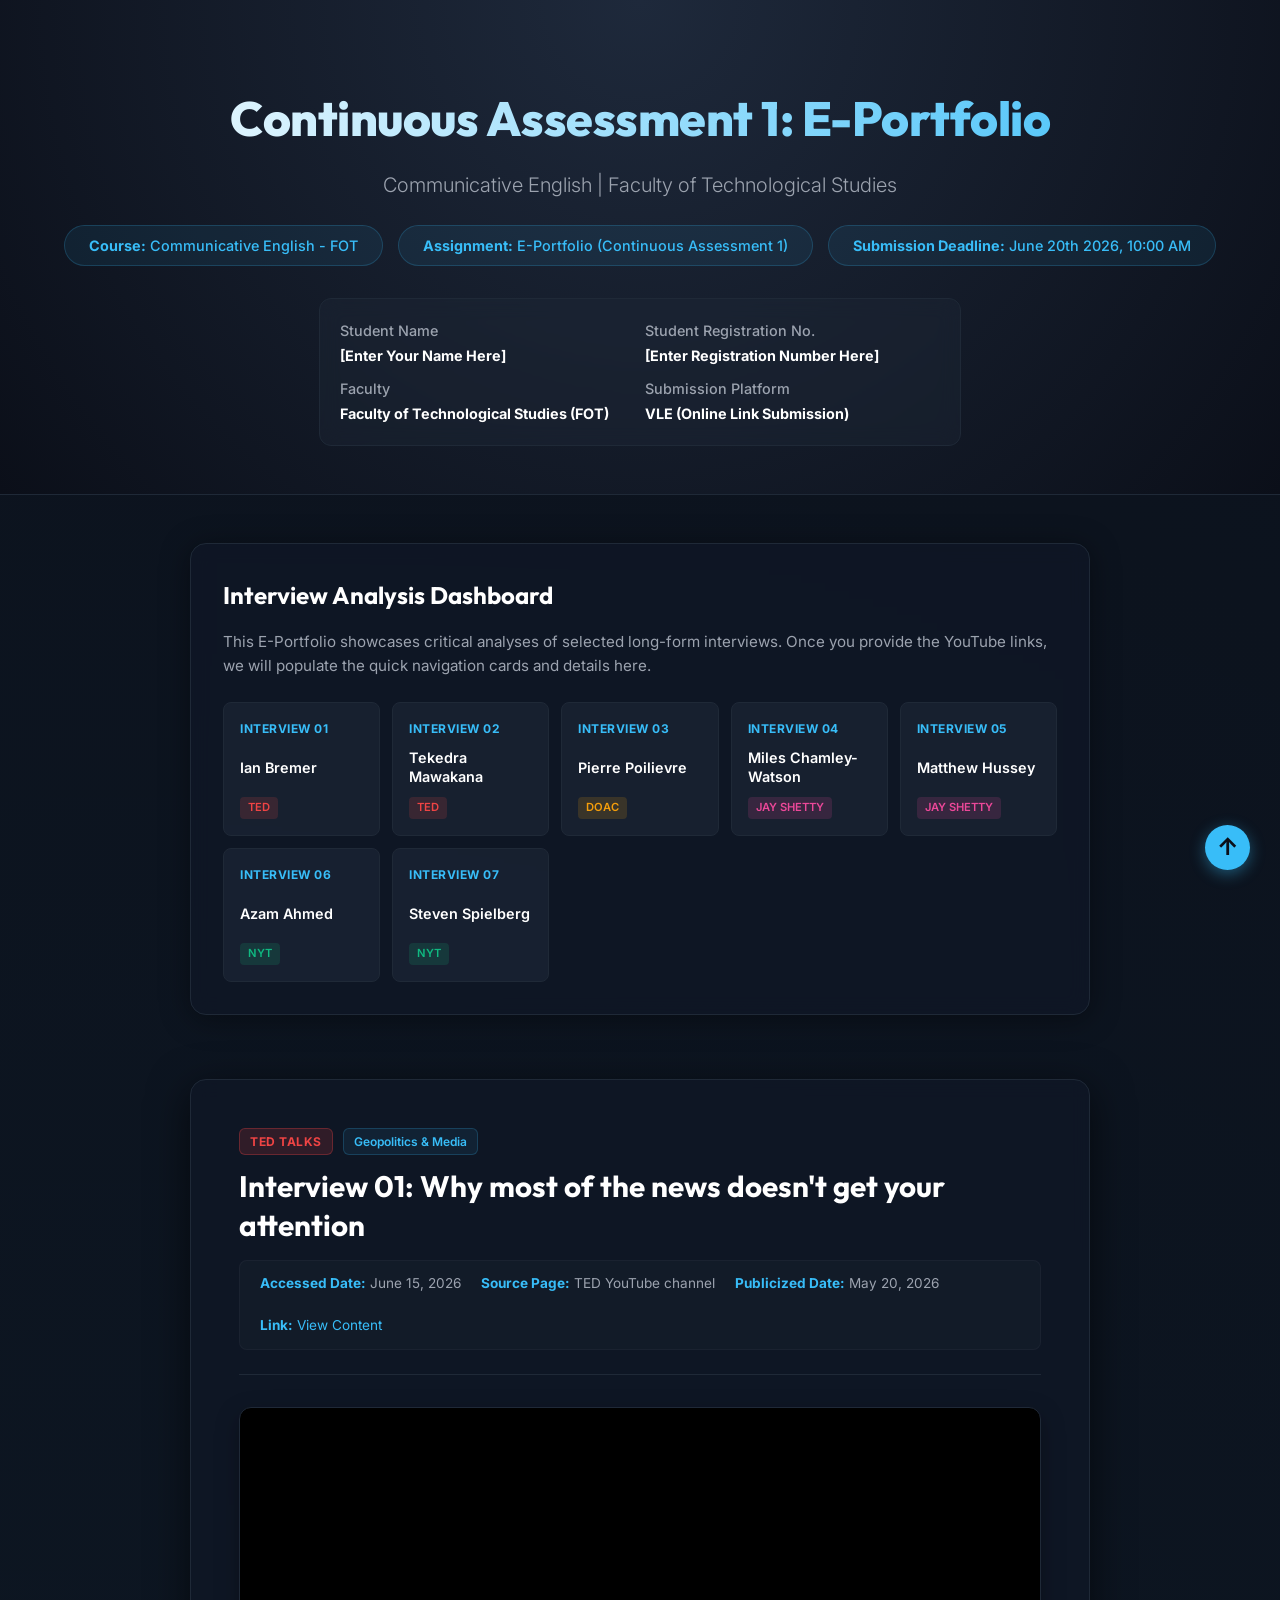
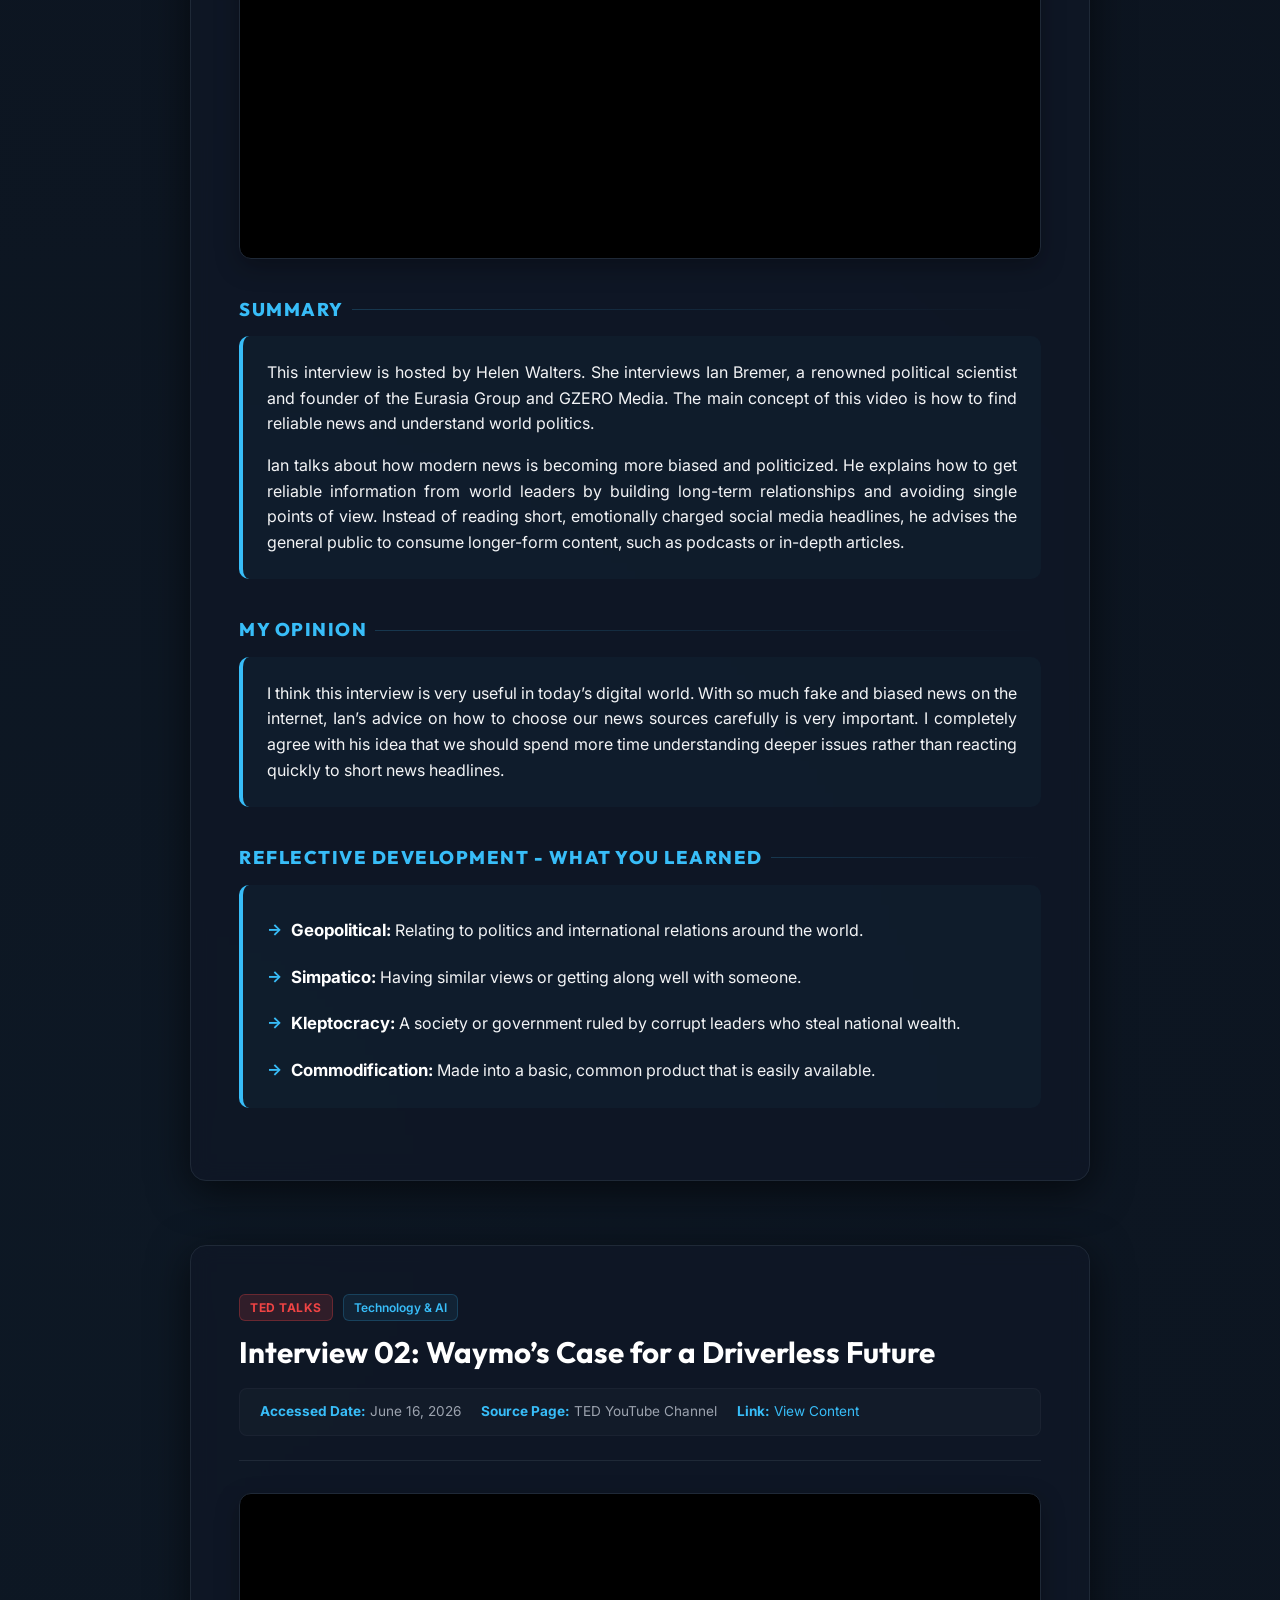
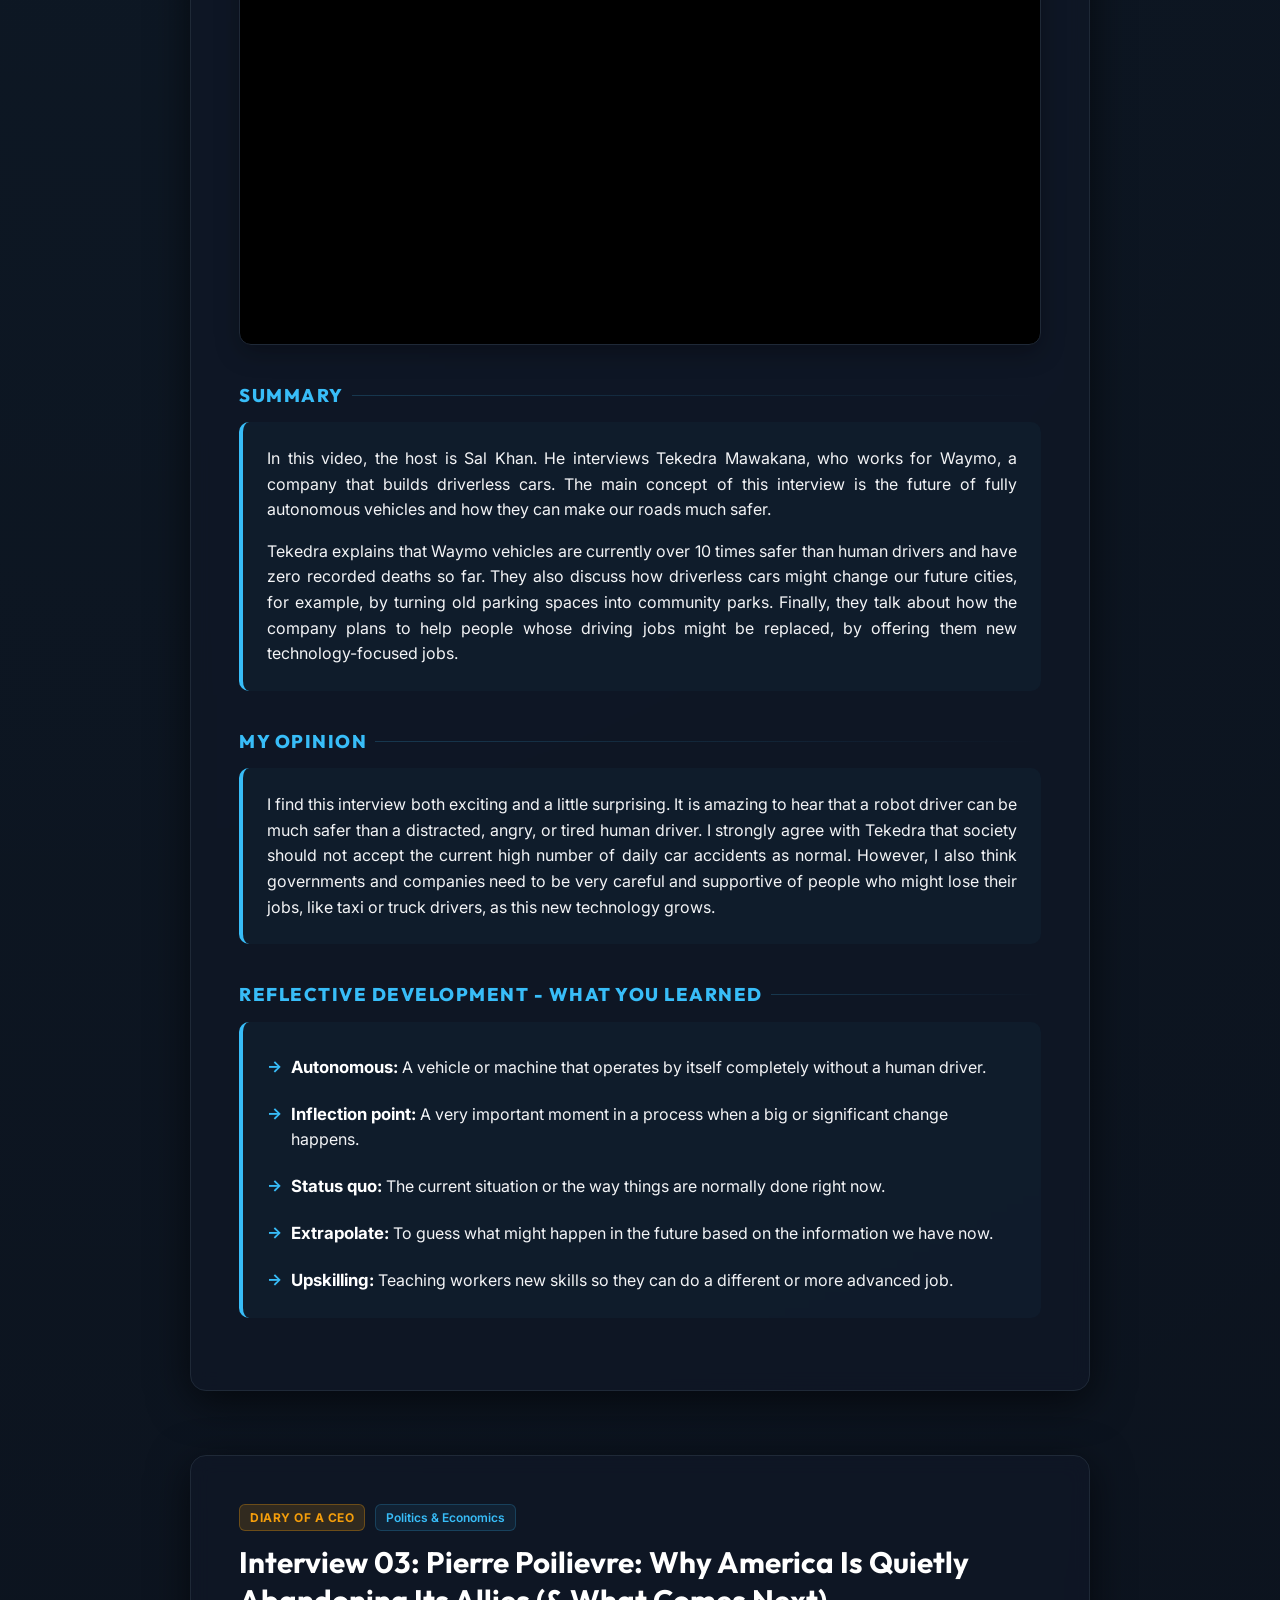
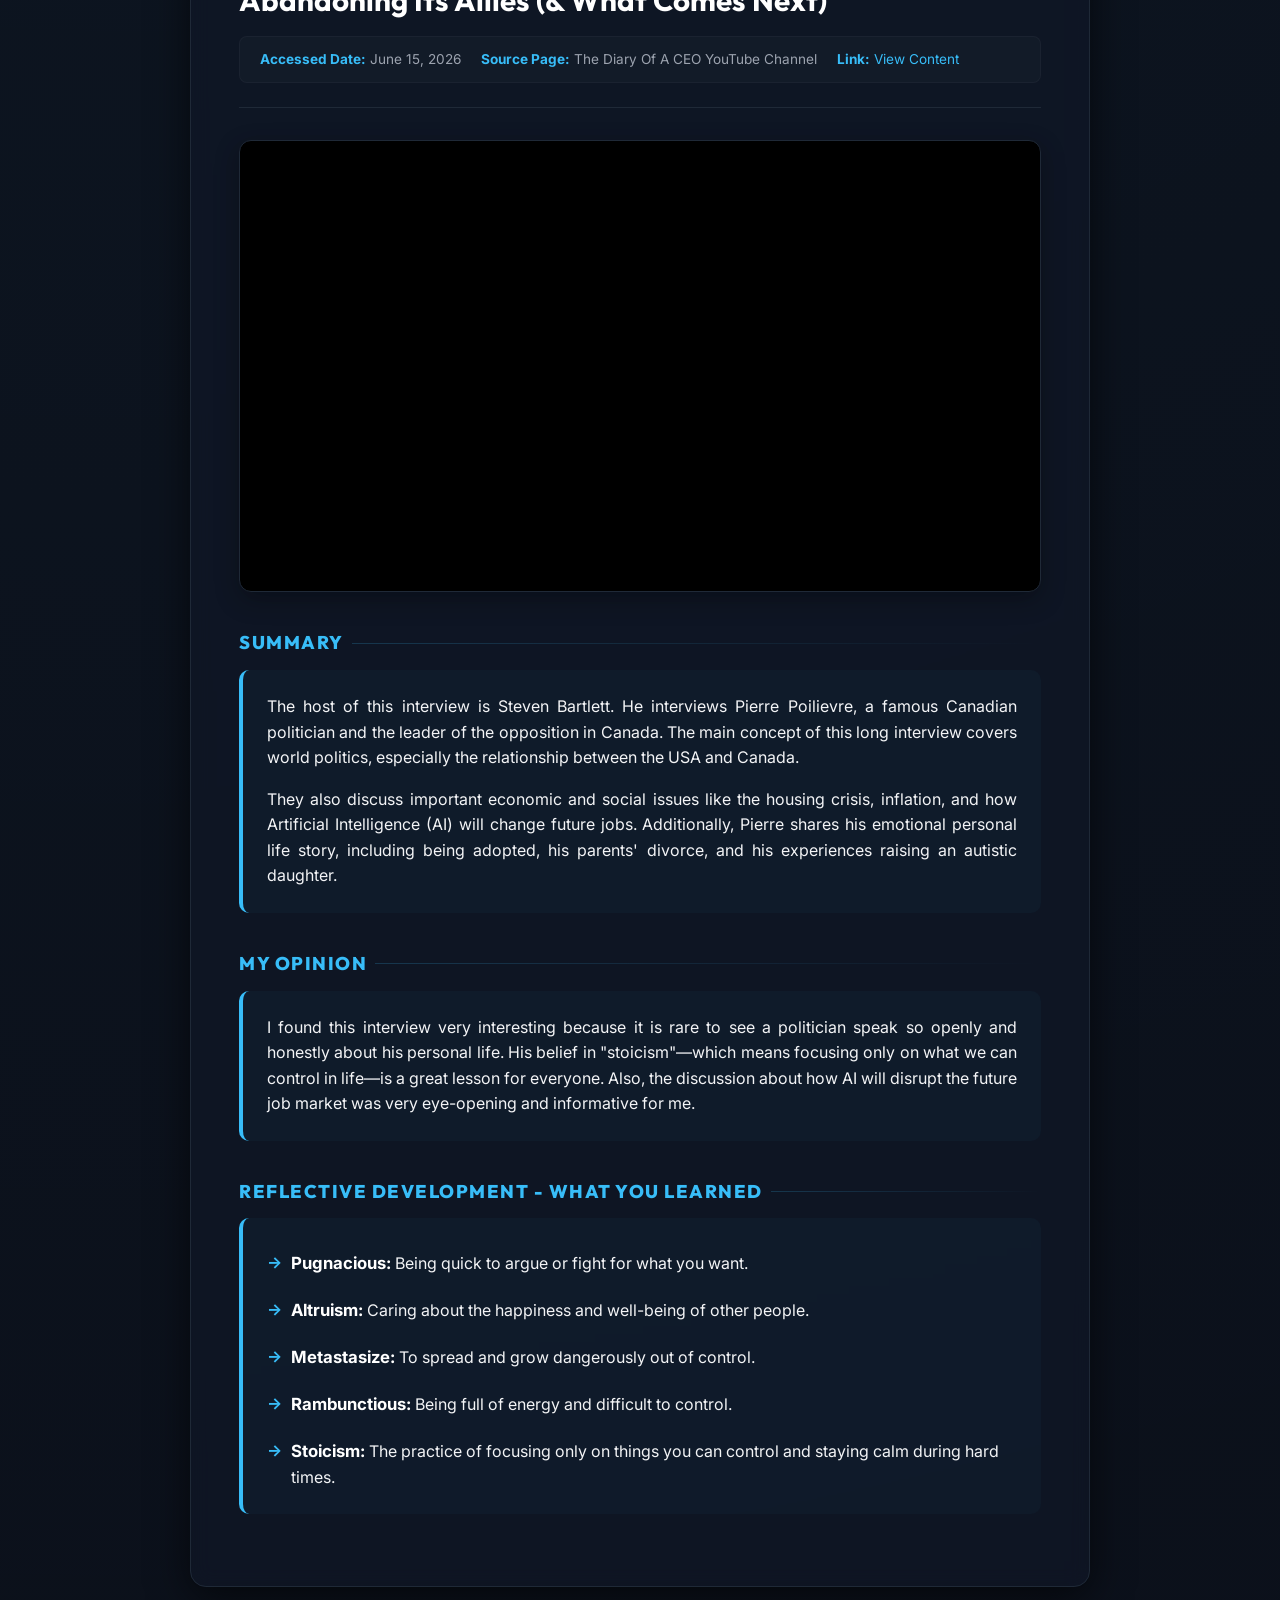
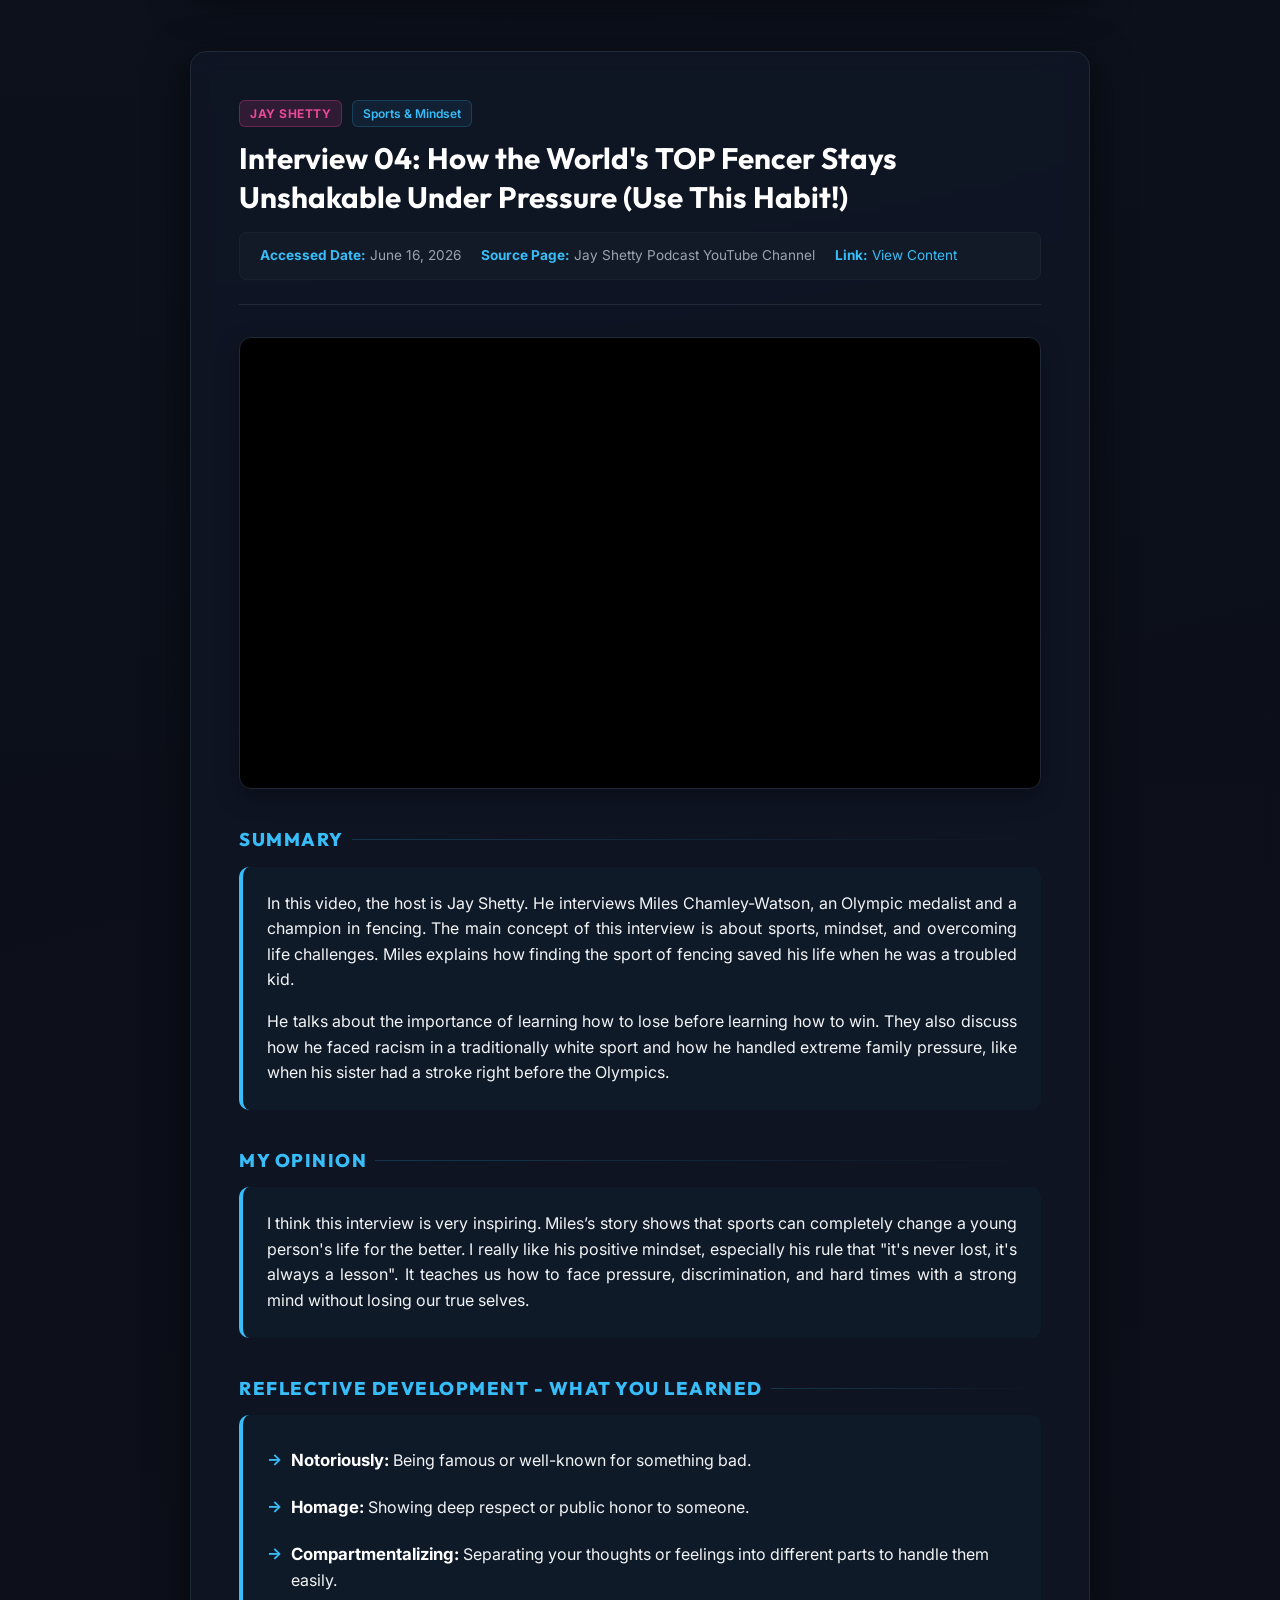
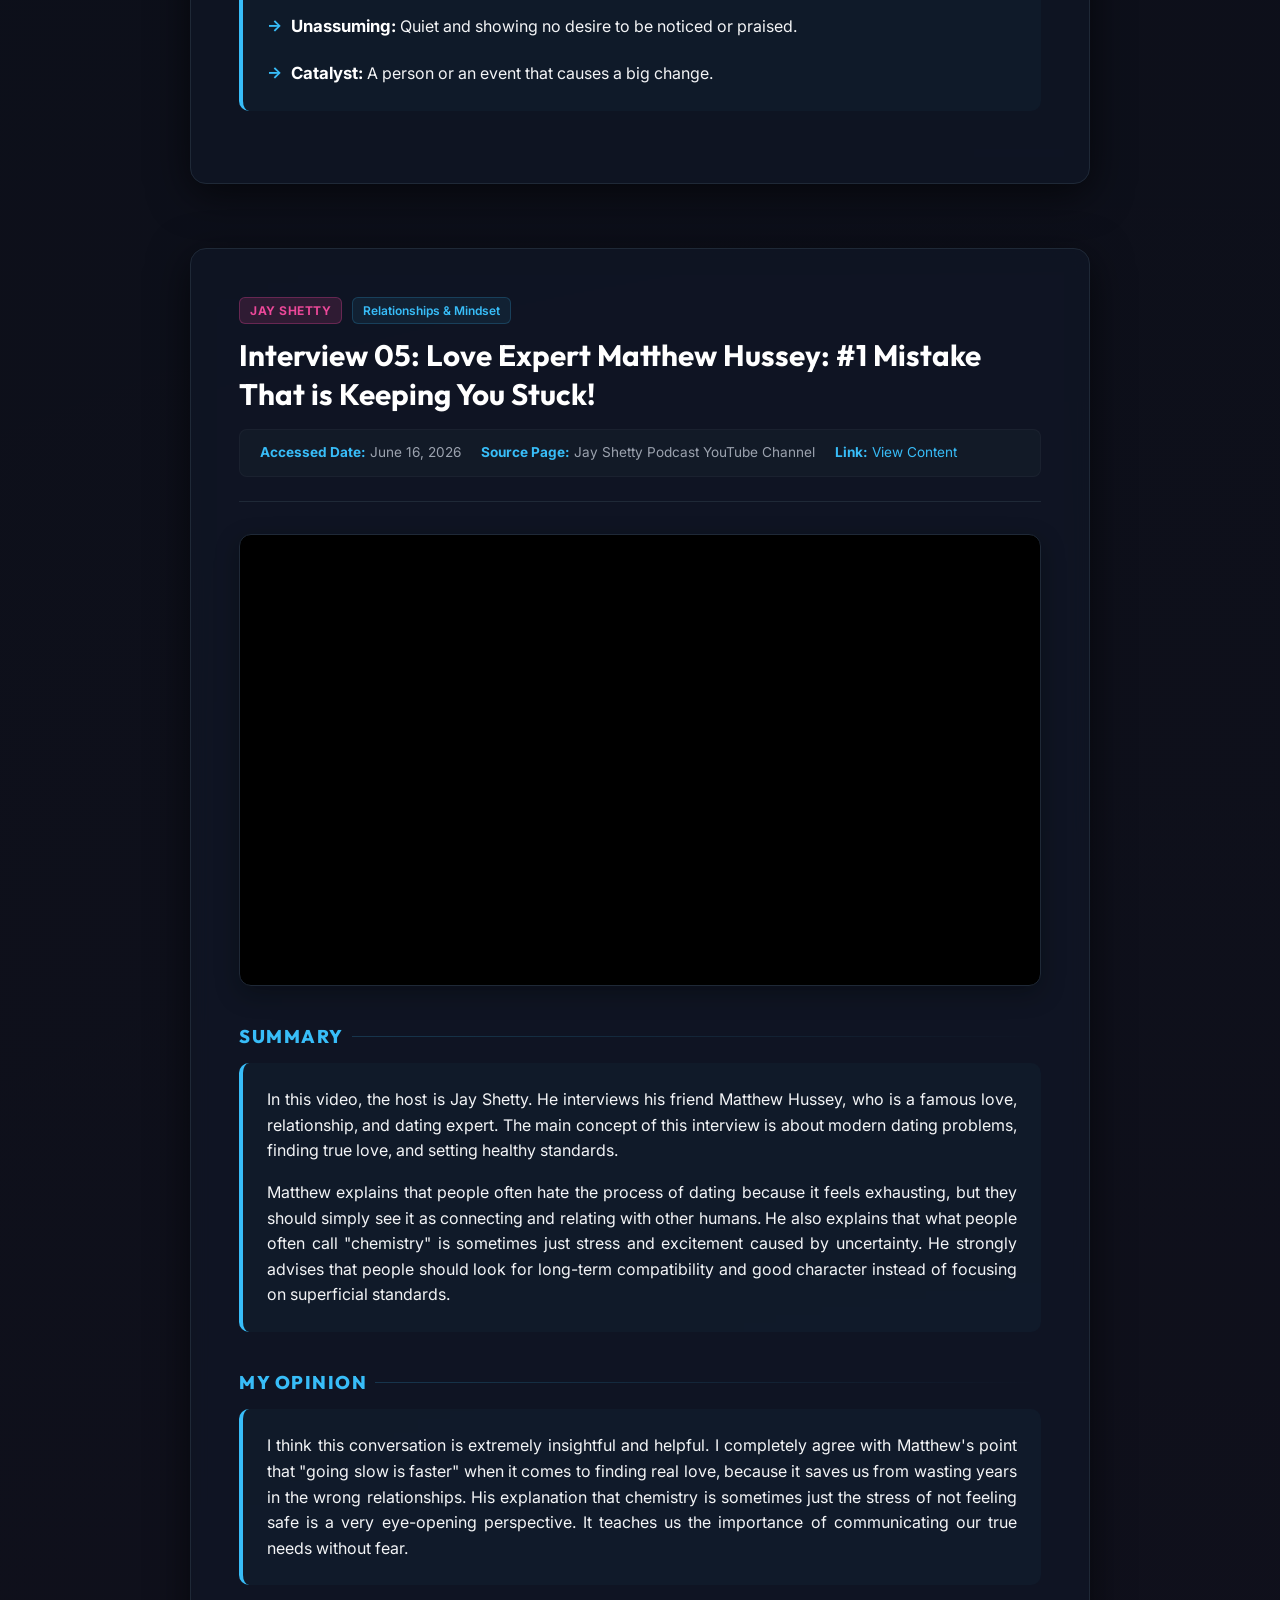
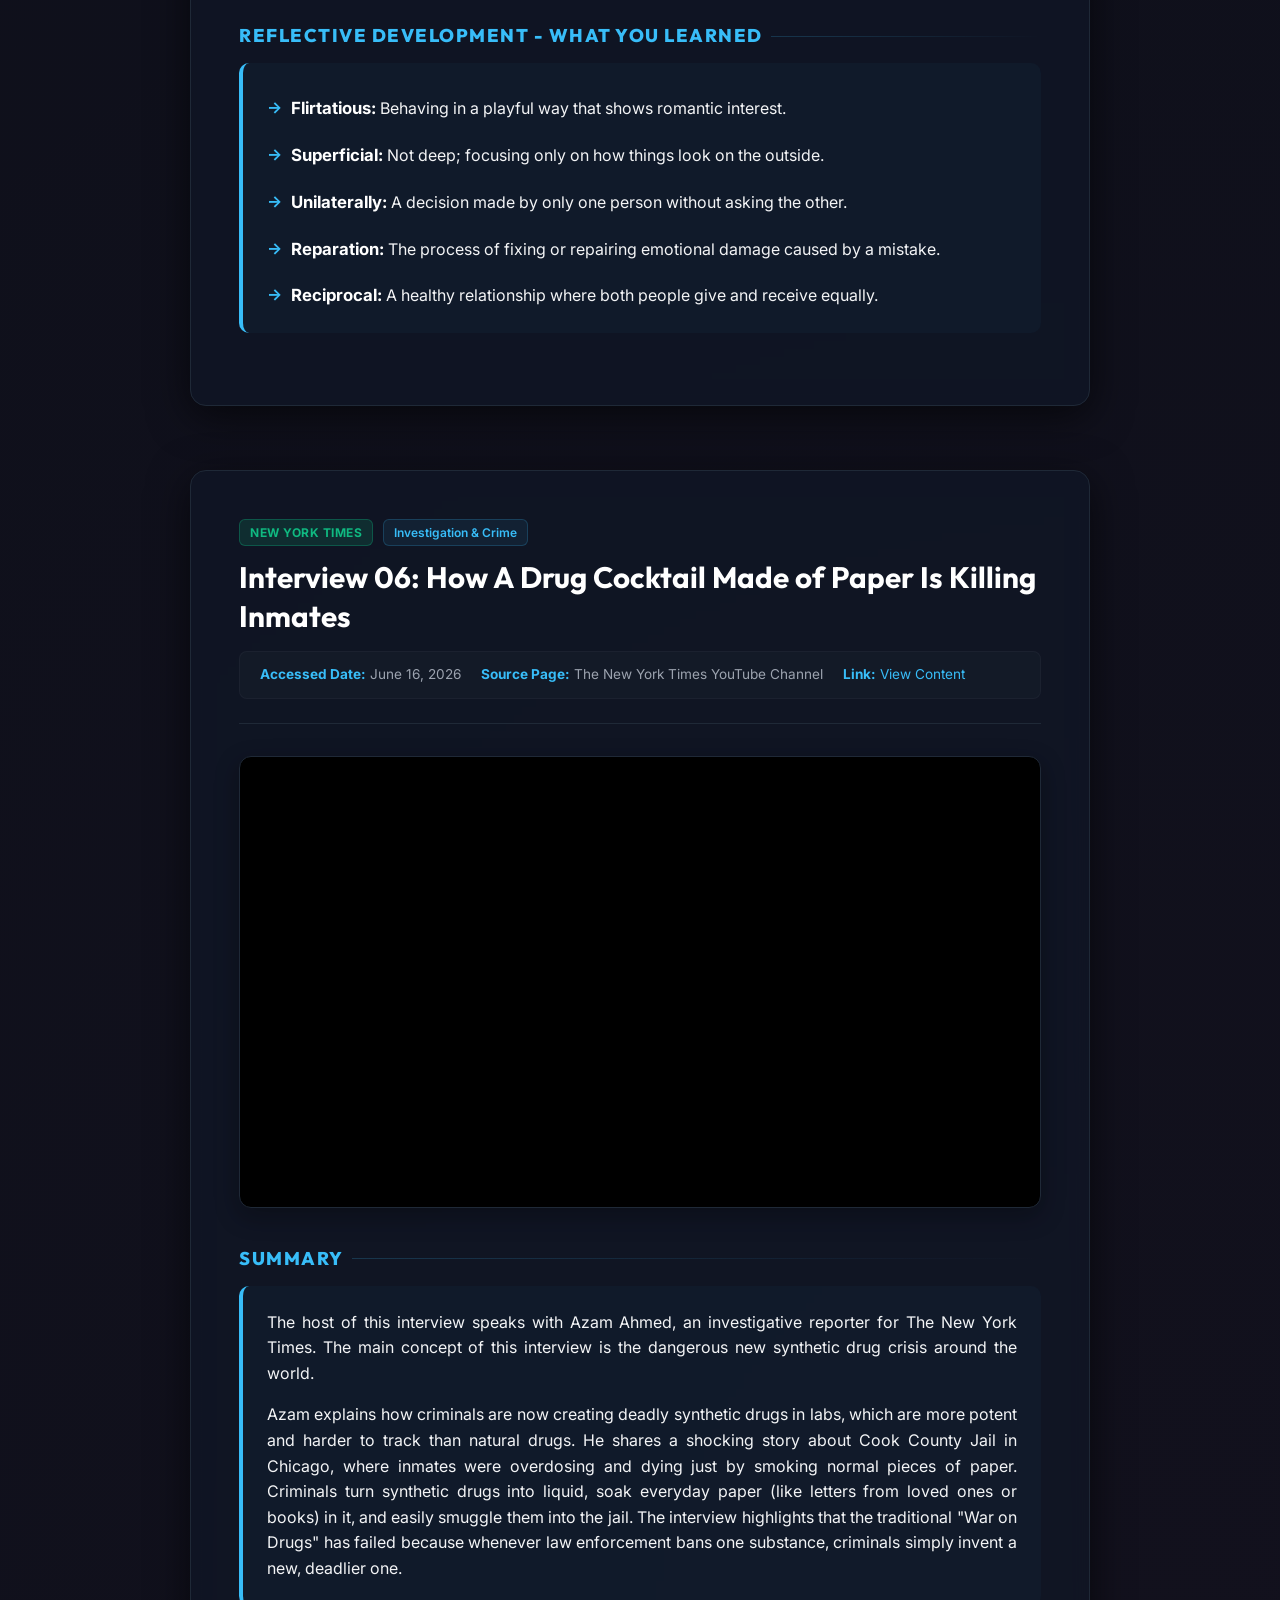
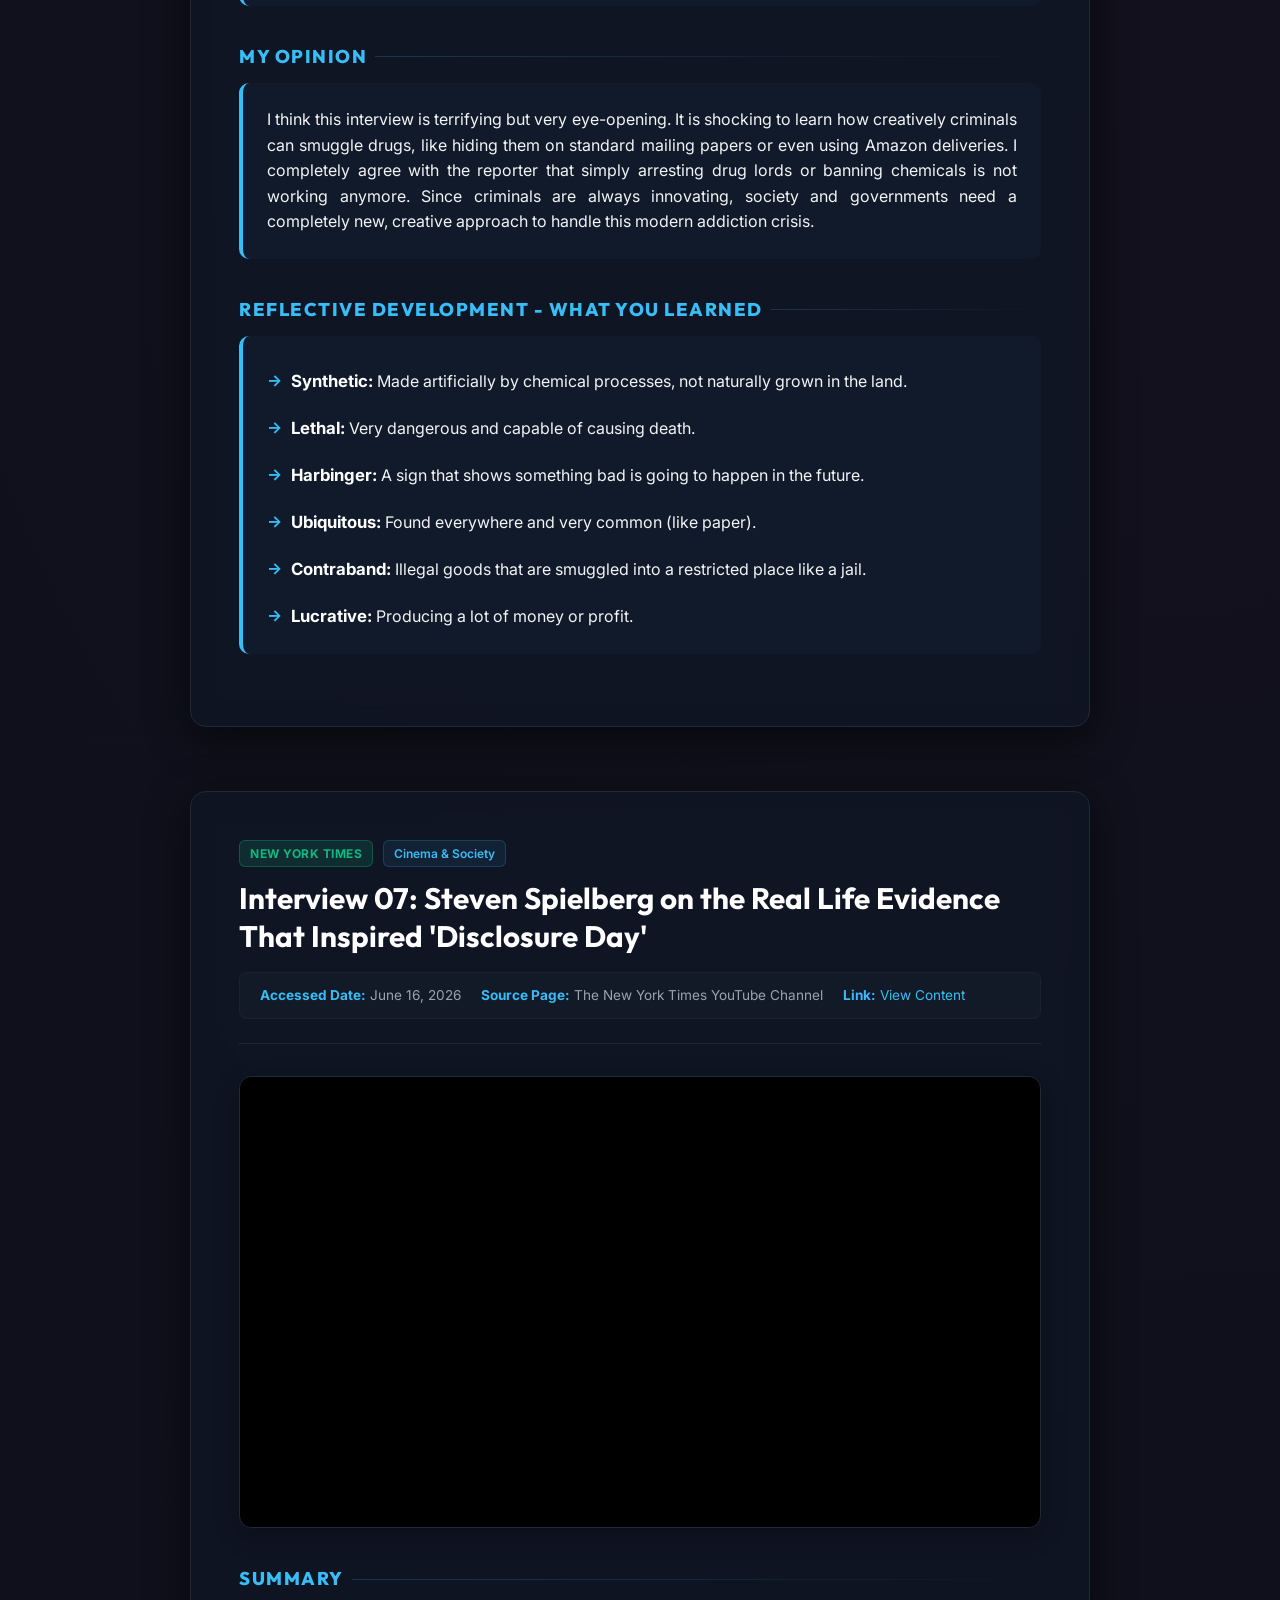
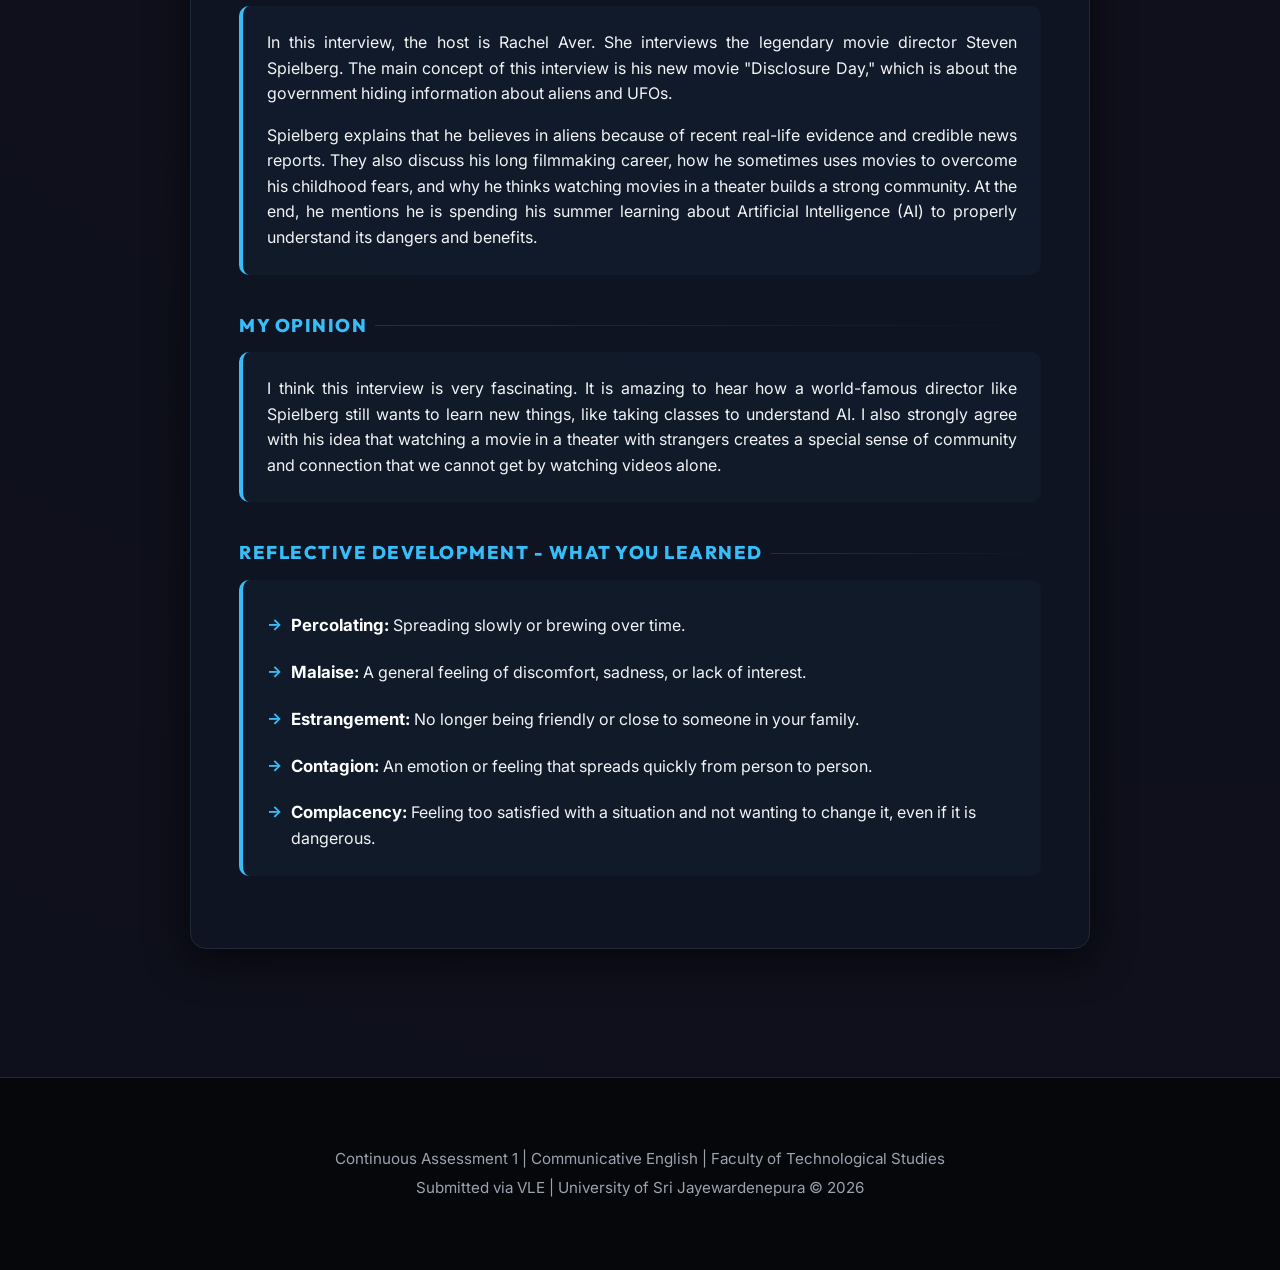
==== index.html @ 4507be95 "feat: add Interview 07 with Steven Spielberg to portfolio index" ====
<!DOCTYPE html>
<html lang="en">
<head>
    <meta charset="UTF-8">
    <meta name="viewport" content="width=device-width, initial-scale=1.0">
    <title>Communicative English - E-Portfolio</title>
    <!-- Import Premium Fonts -->
    <link rel="preconnect" href="https://fonts.googleapis.com">
    <link rel="preconnect" href="https://fonts.gstatic.com" crossorigin>
    <link href="https://fonts.googleapis.com/css2?family=Inter:wght@300;400;500;600;700&family=Outfit:wght@400;500;600;700;800&display=swap" rel="stylesheet">
    <style>
        :root {
            --bg-color: #0b0f19;
            --card-bg: rgba(17, 24, 39, 0.7);
            --accent-color: #38bdf8;
            --accent-glow: rgba(56, 189, 248, 0.15);
            --text-color: #f3f4f6;
            --text-muted: #9ca3af;
            --border-color: #1f2937;
            --highlight-bg: rgba(56, 189, 248, 0.03);
            
            /* Channel Theme Colors */
            --color-ted: #ef4444;
            --color-doac: #f59e0b;
            --color-shetty: #ec4899;
            --color-bbc: #ffffff;
            --color-nyt: #10b981;
            --color-natgeo: #eab308;
        }

        /* Smooth Scrolling */
        html {
            scroll-behavior: smooth;
        }

        body {
            font-family: 'Inter', system-ui, -apple-system, sans-serif;
            background-color: var(--bg-color);
            background-image: 
                radial-gradient(circle at 10% 20%, rgba(56, 189, 248, 0.05) 0%, transparent 40%),
                radial-gradient(circle at 90% 80%, rgba(236, 72, 153, 0.03) 0%, transparent 40%);
            color: var(--text-color);
            margin: 0;
            padding: 0;
            line-height: 1.6;
        }

        header {
            text-align: center;
            padding: 5rem 1rem 3rem 1rem;
            background: radial-gradient(circle at top, #1e293b, #0b0f19);
            border-bottom: 1px solid var(--border-color);
            position: relative;
        }

        header h1 {
            font-family: 'Outfit', sans-serif;
            margin: 0;
            color: #ffffff;
            font-size: 3rem;
            font-weight: 800;
            letter-spacing: -0.5px;
            background: linear-gradient(to right, #ffffff, #38bdf8);
            -webkit-background-clip: text;
            -webkit-text-fill-color: transparent;
        }

        header p {
            color: var(--text-muted);
            margin: 0.75rem 0 0 0;
            font-size: 1.25rem;
            font-weight: 300;
        }

        .meta-container {
            display: flex;
            justify-content: center;
            flex-wrap: wrap;
            gap: 15px;
            margin-top: 1.5rem;
        }

        .meta-info {
            font-size: 0.9rem;
            color: var(--accent-color);
            background: rgba(56, 189, 248, 0.08);
            display: inline-block;
            padding: 0.5rem 1.5rem;
            border-radius: 9999px;
            border: 1px solid rgba(56, 189, 248, 0.2);
            font-weight: 500;
        }

        .student-info-card {
            max-width: 600px;
            margin: 2rem auto 0 auto;
            background: rgba(31, 41, 55, 0.4);
            border: 1px solid var(--border-color);
            backdrop-filter: blur(10px);
            padding: 1.25rem;
            border-radius: 12px;
            display: grid;
            grid-template-columns: repeat(2, 1fr);
            gap: 10px;
            text-align: left;
            font-size: 0.9rem;
        }

        .student-info-item span {
            color: var(--text-muted);
            font-weight: 500;
        }

        .student-info-item strong {
            color: #ffffff;
            display: block;
            margin-top: 2px;
        }

        main {
            max-width: 900px;
            margin: 3rem auto;
            padding: 0 1.5rem;
        }

        /* Dashboard / Navigation Grid */
        .dashboard-section {
            background: var(--card-bg);
            border: 1px solid var(--border-color);
            border-radius: 16px;
            padding: 2rem;
            margin-bottom: 4rem;
            box-shadow: 0 4px 30px rgba(0, 0, 0, 0.4);
            backdrop-filter: blur(10px);
        }

        .dashboard-title {
            font-family: 'Outfit', sans-serif;
            font-size: 1.5rem;
            color: #ffffff;
            margin-top: 0;
            margin-bottom: 0.5rem;
            font-weight: 700;
        }

        .dashboard-desc {
            color: var(--text-muted);
            font-size: 0.95rem;
            margin-bottom: 1.5rem;
        }

        .nav-grid {
            display: grid;
            grid-template-columns: repeat(auto-fill, minmax(150px, 1fr));
            gap: 12px;
        }

        .nav-card {
            background: rgba(31, 41, 55, 0.6);
            border: 1px solid var(--border-color);
            border-radius: 8px;
            padding: 1rem;
            text-decoration: none;
            color: var(--text-color);
            transition: all 0.3s cubic-bezier(0.4, 0, 0.2, 1);
            display: flex;
            flex-direction: column;
            justify-content: space-between;
            height: 100px;
        }

        .nav-card:hover {
            transform: translateY(-4px);
            border-color: var(--accent-color);
            background: var(--accent-glow);
            box-shadow: 0 4px 20px rgba(56, 189, 248, 0.15);
        }

        .nav-num {
            font-size: 0.75rem;
            font-weight: 700;
            color: var(--accent-color);
            text-transform: uppercase;
            letter-spacing: 0.5px;
        }

        .nav-name {
            font-weight: 600;
            font-size: 0.9rem;
            color: #ffffff;
            margin: 6px 0;
            line-height: 1.3;
            overflow: hidden;
            text-overflow: ellipsis;
            display: -webkit-box;
            -webkit-line-clamp: 2;
            -webkit-box-orient: vertical;
        }

        .nav-badge {
            align-self: flex-start;
            font-size: 0.7rem;
            padding: 2px 8px;
            border-radius: 4px;
            font-weight: 600;
            text-transform: uppercase;
        }

        /* Portfolio Items */
        .portfolio-item {
            background-color: var(--card-bg);
            border: 1px solid var(--border-color);
            border-radius: 16px;
            padding: 3rem;
            margin-bottom: 4rem;
            box-shadow: 0 10px 40px rgba(0, 0, 0, 0.6);
            backdrop-filter: blur(10px);
            transition: all 0.3s ease;
            position: relative;
            scroll-margin-top: 2rem;
        }

        .portfolio-item:hover {
            border-color: rgba(56, 189, 248, 0.4);
            box-shadow: 0 15px 50px rgba(56, 189, 248, 0.08);
        }

        .item-header {
            border-bottom: 1px solid var(--border-color);
            padding-bottom: 1.5rem;
            margin-bottom: 2rem;
        }

        .badge-row {
            display: flex;
            gap: 10px;
            margin-bottom: 0.75rem;
            flex-wrap: wrap;
        }

        .badge-channel {
            font-size: 0.75rem;
            font-weight: 700;
            padding: 3px 10px;
            border-radius: 6px;
            text-transform: uppercase;
            letter-spacing: 0.5px;
        }

        .badge-channel.ted { background: rgba(239, 68, 68, 0.15); color: var(--color-ted); border: 1px solid rgba(239, 68, 68, 0.3); }
        .badge-channel.doac { background: rgba(245, 158, 11, 0.15); color: var(--color-doac); border: 1px solid rgba(245, 158, 11, 0.3); }
        .badge-channel.shetty { background: rgba(236, 72, 153, 0.15); color: var(--color-shetty); border: 1px solid rgba(236, 72, 153, 0.3); }
        .badge-channel.bbc { background: rgba(255, 255, 255, 0.1); color: var(--color-bbc); border: 1px solid rgba(255, 255, 255, 0.2); }
        .badge-channel.nyt { background: rgba(16, 185, 129, 0.15); color: var(--color-nyt); border: 1px solid rgba(16, 185, 129, 0.3); }
        .badge-channel.natgeo { background: rgba(234, 179, 8, 0.15); color: var(--color-natgeo); border: 1px solid rgba(234, 179, 8, 0.3); }

        .badge-topic {
            background: rgba(56, 189, 248, 0.08);
            color: var(--accent-color);
            border: 1px solid rgba(56, 189, 248, 0.2);
            font-size: 0.75rem;
            font-weight: 600;
            padding: 3px 10px;
            border-radius: 6px;
        }

        .item-title {
            font-family: 'Outfit', sans-serif;
            color: #ffffff;
            margin: 0.5rem 0 1rem 0;
            font-size: 1.85rem;
            font-weight: 700;
            line-height: 1.3;
        }

        .item-meta {
            font-size: 0.85rem;
            color: var(--text-muted);
            display: flex;
            flex-wrap: wrap;
            gap: 20px;
            background: rgba(31, 41, 55, 0.3);
            padding: 0.75rem 1.25rem;
            border-radius: 8px;
            border: 1px solid rgba(255, 255, 255, 0.03);
        }

        .item-meta span strong {
            color: var(--accent-color);
        }

        .media-container {
            margin: 2rem 0;
            border-radius: 12px;
            overflow: hidden;
            border: 1px solid var(--border-color);
            background-color: #000;
            box-shadow: 0 8px 25px rgba(0,0,0,0.3);
        }

        .media-container iframe {
            width: 100%;
            display: block;
            height: auto;
            aspect-ratio: 16 / 9;
            border: none;
        }

        .section-title {
            font-family: 'Outfit', sans-serif;
            color: var(--accent-color);
            font-size: 1.15rem;
            margin: 2.25rem 0 0.75rem 0;
            text-transform: uppercase;
            letter-spacing: 1.5px;
            font-weight: 800;
            display: flex;
            align-items: center;
            gap: 8px;
        }

        .section-title::after {
            content: "";
            flex-grow: 1;
            height: 1px;
            background: linear-gradient(to right, rgba(56, 189, 248, 0.2), transparent);
        }

        .section-content {
            background-color: var(--highlight-bg);
            padding: 1.5rem;
            border-radius: 10px;
            border-left: 4px solid var(--accent-color);
            margin-bottom: 1.5rem;
        }

        .section-content p {
            margin: 0 0 1rem 0;
            text-align: justify;
        }

        .section-content p:last-child {
            margin-bottom: 0;
        }

        .section-content p strong {
            color: #ffffff;
        }

        .vocabulary-list {
            list-style-type: none;
            padding: 0;
            margin: 0.5rem 0 0 0;
        }

        .vocabulary-list li {
            margin-bottom: 1.25rem;
            padding-left: 1.5rem;
            position: relative;
        }

        .vocabulary-list li:last-child {
            margin-bottom: 0;
        }

        .vocabulary-list li::before {
            content: "→";
            color: var(--accent-color);
            position: absolute;
            left: 0;
            font-weight: bold;
            transition: transform 0.2s ease;
        }

        .vocabulary-list li:hover::before {
            transform: translateX(4px);
        }

        .vocabulary-list li strong {
            color: #ffffff;
            font-size: 1.05rem;
        }

        /* Float Back to Top Button */
        .back-to-top {
            position: fixed;
            bottom: 30px;
            right: 30px;
            background: var(--accent-color);
            color: #0b0f19;
            width: 45px;
            height: 45px;
            border-radius: 50px;
            display: flex;
            align-items: center;
            justify-content: center;
            text-decoration: none;
            font-weight: bold;
            font-size: 1.5rem;
            box-shadow: 0 4px 15px rgba(56, 189, 248, 0.4);
            z-index: 100;
            transition: all 0.3s ease;
        }

        .back-to-top:hover {
            transform: translateY(-5px);
            background: #ffffff;
            box-shadow: 0 6px 20px rgba(255, 255, 255, 0.4);
        }

        footer {
            text-align: center;
            padding: 4rem 1rem;
            color: var(--text-muted);
            font-size: 0.95rem;
            border-top: 1px solid var(--border-color);
            margin-top: 8rem;
            background-color: #05070b;
        }

        footer p {
            margin: 5px 0;
        }

        .no-content-message {
            grid-column: 1 / -1;
            text-align: center;
            padding: 3rem 1rem;
            color: var(--text-muted);
            border: 1px dashed var(--border-color);
            border-radius: 8px;
            background: rgba(31, 41, 55, 0.2);
            font-size: 1rem;
            margin: 1rem 0;
        }

        /* Responsive Design */
        @media (max-width: 768px) {
            header h1 {
                font-size: 2.25rem;
            }
            .student-info-card {
                grid-template-columns: 1fr;
            }
            .portfolio-item {
                padding: 1.75rem;
            }
            .nav-grid {
                grid-template-columns: repeat(auto-fill, minmax(120px, 1fr));
            }
        }
    </style>
</head>
<body>

    <!-- Back to Top Button -->
    <a href="#" class="back-to-top" title="Go to Top">↑</a>

    <header>
        <h1>Continuous Assessment 1: E-Portfolio</h1>
        <p>Communicative English | Faculty of Technological Studies</p>
        <div class="meta-container">
            <div class="meta-info"><strong>Course:</strong> Communicative English - FOT</div>
            <div class="meta-info"><strong>Assignment:</strong> E-Portfolio (Continuous Assessment 1)</div>
            <div class="meta-info"><strong>Submission Deadline:</strong> June 20th 2026, 10:00 AM</div>
        </div>

        <!-- Student Info Block -->
        <div class="student-info-card">
            <div class="student-info-item">
                <span>Student Name</span>
                <strong>[Enter Your Name Here]</strong>
            </div>
            <div class="student-info-item">
                <span>Student Registration No.</span>
                <strong>[Enter Registration Number Here]</strong>
            </div>
            <div class="student-info-item">
                <span>Faculty</span>
                <strong>Faculty of Technological Studies (FOT)</strong>
            </div>
            <div class="student-info-item">
                <span>Submission Platform</span>
                <strong>VLE (Online Link Submission)</strong>
            </div>
        </div>
    </header>

    <main>
        
        <!-- ========================================== -->
        <!-- DASHBOARD & QUICK NAVIGATION GRID          -->
        <!-- ========================================== -->
        <section class="dashboard-section">
            <h2 class="dashboard-title">Interview Analysis Dashboard</h2>
            <p class="dashboard-desc">This E-Portfolio showcases critical analyses of selected long-form interviews. Once you provide the YouTube links, we will populate the quick navigation cards and details here.</p>
            <div class="nav-grid" id="nav-grid">
                <a href="#interview-01" class="nav-card">
                    <span class="nav-num">Interview 01</span>
                    <span class="nav-name">Ian Bremer</span>
                    <span class="nav-badge" style="background: rgba(239, 68, 68, 0.15); color: var(--color-ted);">TED</span>
                </a>
                <a href="#interview-02" class="nav-card">
                    <span class="nav-num">Interview 02</span>
                    <span class="nav-name">Tekedra Mawakana</span>
                    <span class="nav-badge" style="background: rgba(239, 68, 68, 0.15); color: var(--color-ted);">TED</span>
                </a>
                <a href="#interview-03" class="nav-card">
                    <span class="nav-num">Interview 03</span>
                    <span class="nav-name">Pierre Poilievre</span>
                    <span class="nav-badge" style="background: rgba(245, 158, 11, 0.15); color: var(--color-doac);">DOAC</span>
                </a>
                <a href="#interview-04" class="nav-card">
                    <span class="nav-num">Interview 04</span>
                    <span class="nav-name">Miles Chamley-Watson</span>
                    <span class="nav-badge" style="background: rgba(236, 72, 153, 0.15); color: var(--color-shetty);">Jay Shetty</span>
                </a>
                <a href="#interview-05" class="nav-card">
                    <span class="nav-num">Interview 05</span>
                    <span class="nav-name">Matthew Hussey</span>
                    <span class="nav-badge" style="background: rgba(236, 72, 153, 0.15); color: var(--color-shetty);">Jay Shetty</span>
                </a>
                <a href="#interview-06" class="nav-card">
                    <span class="nav-num">Interview 06</span>
                    <span class="nav-name">Azam Ahmed</span>
                    <span class="nav-badge" style="background: rgba(16, 185, 129, 0.15); color: var(--color-nyt);">NYT</span>
                </a>
                <a href="#interview-07" class="nav-card">
                    <span class="nav-num">Interview 07</span>
                    <span class="nav-name">Steven Spielberg</span>
                    <span class="nav-badge" style="background: rgba(16, 185, 129, 0.15); color: var(--color-nyt);">NYT</span>
                </a>
            </div>
        </section>

        <!-- Interview articles will be added here -->
        <div id="interviews-container">
            <!-- ========================================== -->
            <!-- INTERVIEW CARD 01                          -->
            <!-- ========================================== -->
            <article class="portfolio-item" id="interview-01">
                <div class="item-header">
                    <div class="badge-row">
                        <span class="badge-channel ted">TED Talks</span>
                        <span class="badge-topic">Geopolitics & Media</span>
                    </div>
                    <h2 class="item-title">Interview 01: Why most of the news doesn't get your attention</h2>
                    <div class="item-meta">
                        <span><strong>Accessed Date:</strong> June 15, 2026</span>
                        <span><strong>Source Page:</strong> TED YouTube channel</span>
                        <span><strong>Publicized Date:</strong> May 20, 2026</span>
                        <span><strong>Link:</strong> <a href="https://www.youtube.com/watch?v=BR7xdT_Xi5U" target="_blank" style="color: var(--accent-color); text-decoration: none;">View Content</a></span>
                    </div>
                </div>
                <div class="media-container">
                    <iframe src="https://www.youtube.com/embed/BR7xdT_Xi5U" title="Why most of the news doesn't get your attention | TED Explains the World with Ian Bremmer" allow="accelerometer; autoplay; clipboard-write; encrypted-media; gyroscope; picture-in-picture; web-share" allowfullscreen loading="lazy"></iframe>
                </div>
                <div class="section-title">Summary</div>
                <div class="section-content">
                    <p>This interview is hosted by Helen Walters. She interviews Ian Bremer, a renowned political scientist and founder of the Eurasia Group and GZERO Media. The main concept of this video is how to find reliable news and understand world politics.</p>
                    <p>Ian talks about how modern news is becoming more biased and politicized. He explains how to get reliable information from world leaders by building long-term relationships and avoiding single points of view. Instead of reading short, emotionally charged social media headlines, he advises the general public to consume longer-form content, such as podcasts or in-depth articles.</p>
                </div>
                <div class="section-title">My Opinion</div>
                <div class="section-content">
                    <p>I think this interview is very useful in today’s digital world. With so much fake and biased news on the internet, Ian’s advice on how to choose our news sources carefully is very important. I completely agree with his idea that we should spend more time understanding deeper issues rather than reacting quickly to short news headlines.</p>
                </div>
                <div class="section-title">Reflective Development - What You Learned</div>
                <div class="section-content">
                    <ul class="vocabulary-list">
                        <li><strong>Geopolitical:</strong> Relating to politics and international relations around the world.</li>
                        <li><strong>Simpatico:</strong> Having similar views or getting along well with someone.</li>
                        <li><strong>Kleptocracy:</strong> A society or government ruled by corrupt leaders who steal national wealth.</li>
                        <li><strong>Commodification:</strong> Made into a basic, common product that is easily available.</li>
                    </ul>
                </div>
            </article>

            <!-- ========================================== -->
            <!-- INTERVIEW CARD 02                          -->
            <!-- ========================================== -->
            <article class="portfolio-item" id="interview-02">
                <div class="item-header">
                    <div class="badge-row">
                        <span class="badge-channel ted">TED Talks</span>
                        <span class="badge-topic">Technology & AI</span>
                    </div>
                    <h2 class="item-title">Interview 02: Waymo’s Case for a Driverless Future</h2>
                    <div class="item-meta">
                        <span><strong>Accessed Date:</strong> June 16, 2026</span>
                        <span><strong>Source Page:</strong> TED YouTube Channel</span>
                        <span><strong>Link:</strong> <a href="https://www.youtube.com/watch?v=Gqy1E5piq1w" target="_blank" style="color: var(--accent-color); text-decoration: none;">View Content</a></span>
                    </div>
                </div>
                <div class="media-container">
                    <iframe src="https://www.youtube.com/embed/Gqy1E5piq1w" title="Waymo’s Case for a Driverless Future | Tekedra Mawakana, Sal Khan | TED" allow="accelerometer; autoplay; clipboard-write; encrypted-media; gyroscope; picture-in-picture; web-share" allowfullscreen loading="lazy"></iframe>
                </div>
                <div class="section-title">Summary</div>
                <div class="section-content">
                    <p>In this video, the host is Sal Khan. He interviews Tekedra Mawakana, who works for Waymo, a company that builds driverless cars. The main concept of this interview is the future of fully autonomous vehicles and how they can make our roads much safer.</p>
                    <p>Tekedra explains that Waymo vehicles are currently over 10 times safer than human drivers and have zero recorded deaths so far. They also discuss how driverless cars might change our future cities, for example, by turning old parking spaces into community parks. Finally, they talk about how the company plans to help people whose driving jobs might be replaced, by offering them new technology-focused jobs.</p>
                </div>
                <div class="section-title">My Opinion</div>
                <div class="section-content">
                    <p>I find this interview both exciting and a little surprising. It is amazing to hear that a robot driver can be much safer than a distracted, angry, or tired human driver. I strongly agree with Tekedra that society should not accept the current high number of daily car accidents as normal. However, I also think governments and companies need to be very careful and supportive of people who might lose their jobs, like taxi or truck drivers, as this new technology grows.</p>
                </div>
                <div class="section-title">Reflective Development - What You Learned</div>
                <div class="section-content">
                    <ul class="vocabulary-list">
                        <li><strong>Autonomous:</strong> A vehicle or machine that operates by itself completely without a human driver.</li>
                        <li><strong>Inflection point:</strong> A very important moment in a process when a big or significant change happens.</li>
                        <li><strong>Status quo:</strong> The current situation or the way things are normally done right now.</li>
                        <li><strong>Extrapolate:</strong> To guess what might happen in the future based on the information we have now.</li>
                        <li><strong>Upskilling:</strong> Teaching workers new skills so they can do a different or more advanced job.</li>
                    </ul>
                </div>
            </article>

            <!-- ========================================== -->
            <!-- INTERVIEW CARD 03                          -->
            <!-- ========================================== -->
            <article class="portfolio-item" id="interview-03">
                <div class="item-header">
                    <div class="badge-row">
                        <span class="badge-channel doac">Diary of a CEO</span>
                        <span class="badge-topic">Politics & Economics</span>
                    </div>
                    <h2 class="item-title">Interview 03: Pierre Poilievre: Why America Is Quietly Abandoning Its Allies (& What Comes Next)</h2>
                    <div class="item-meta">
                        <span><strong>Accessed Date:</strong> June 15, 2026</span>
                        <span><strong>Source Page:</strong> The Diary Of A CEO YouTube Channel</span>
                        <span><strong>Link:</strong> <a href="https://www.youtube.com/watch?v=9JxaESJIGO0" target="_blank" style="color: var(--accent-color); text-decoration: none;">View Content</a></span>
                    </div>
                </div>
                <div class="media-container">
                    <iframe src="https://www.youtube.com/embed/9JxaESJIGO0" title="Pierre Poilievre: Why America Is Quietly Abandoning Its Allies (& What Comes Next)" allow="accelerometer; autoplay; clipboard-write; encrypted-media; gyroscope; picture-in-picture; web-share" allowfullscreen loading="lazy"></iframe>
                </div>
                <div class="section-title">Summary</div>
                <div class="section-content">
                    <p>The host of this interview is Steven Bartlett. He interviews Pierre Poilievre, a famous Canadian politician and the leader of the opposition in Canada. The main concept of this long interview covers world politics, especially the relationship between the USA and Canada.</p>
                    <p>They also discuss important economic and social issues like the housing crisis, inflation, and how Artificial Intelligence (AI) will change future jobs. Additionally, Pierre shares his emotional personal life story, including being adopted, his parents' divorce, and his experiences raising an autistic daughter.</p>
                </div>
                <div class="section-title">My Opinion</div>
                <div class="section-content">
                    <p>I found this interview very interesting because it is rare to see a politician speak so openly and honestly about his personal life. His belief in "stoicism"—which means focusing only on what we can control in life—is a great lesson for everyone. Also, the discussion about how AI will disrupt the future job market was very eye-opening and informative for me.</p>
                </div>
                <div class="section-title">Reflective Development - What You Learned</div>
                <div class="section-content">
                    <ul class="vocabulary-list">
                        <li><strong>Pugnacious:</strong> Being quick to argue or fight for what you want.</li>
                        <li><strong>Altruism:</strong> Caring about the happiness and well-being of other people.</li>
                        <li><strong>Metastasize:</strong> To spread and grow dangerously out of control.</li>
                        <li><strong>Rambunctious:</strong> Being full of energy and difficult to control.</li>
                        <li><strong>Stoicism:</strong> The practice of focusing only on things you can control and staying calm during hard times.</li>
                    </ul>
                </div>
            </article>

            <!-- ========================================== -->
            <!-- INTERVIEW CARD 04                          -->
            <!-- ========================================== -->
            <article class="portfolio-item" id="interview-04">
                <div class="item-header">
                    <div class="badge-row">
                        <span class="badge-channel shetty">Jay Shetty</span>
                        <span class="badge-topic">Sports & Mindset</span>
                    </div>
                    <h2 class="item-title">Interview 04: How the World's TOP Fencer Stays Unshakable Under Pressure (Use This Habit!)</h2>
                    <div class="item-meta">
                        <span><strong>Accessed Date:</strong> June 16, 2026</span>
                        <span><strong>Source Page:</strong> Jay Shetty Podcast YouTube Channel</span>
                        <span><strong>Link:</strong> <a href="https://www.youtube.com/watch?v=HcZhrFL8ylE" target="_blank" style="color: var(--accent-color); text-decoration: none;">View Content</a></span>
                    </div>
                </div>
                <div class="media-container">
                    <iframe src="https://www.youtube.com/embed/HcZhrFL8ylE" title="How the World's TOP Fencer Stays Unshakable Under Pressure (Use This Habit!)" allow="accelerometer; autoplay; clipboard-write; encrypted-media; gyroscope; picture-in-picture; web-share" allowfullscreen loading="lazy"></iframe>
                </div>
                <div class="section-title">Summary</div>
                <div class="section-content">
                    <p>In this video, the host is Jay Shetty. He interviews Miles Chamley-Watson, an Olympic medalist and a champion in fencing. The main concept of this interview is about sports, mindset, and overcoming life challenges. Miles explains how finding the sport of fencing saved his life when he was a troubled kid.</p>
                    <p>He talks about the importance of learning how to lose before learning how to win. They also discuss how he faced racism in a traditionally white sport and how he handled extreme family pressure, like when his sister had a stroke right before the Olympics.</p>
                </div>
                <div class="section-title">My Opinion</div>
                <div class="section-content">
                    <p>I think this interview is very inspiring. Miles’s story shows that sports can completely change a young person's life for the better. I really like his positive mindset, especially his rule that "it's never lost, it's always a lesson". It teaches us how to face pressure, discrimination, and hard times with a strong mind without losing our true selves.</p>
                </div>
                <div class="section-title">Reflective Development - What You Learned</div>
                <div class="section-content">
                    <ul class="vocabulary-list">
                        <li><strong>Notoriously:</strong> Being famous or well-known for something bad.</li>
                        <li><strong>Homage:</strong> Showing deep respect or public honor to someone.</li>
                        <li><strong>Compartmentalizing:</strong> Separating your thoughts or feelings into different parts to handle them easily.</li>
                        <li><strong>Unassuming:</strong> Quiet and showing no desire to be noticed or praised.</li>
                        <li><strong>Catalyst:</strong> A person or an event that causes a big change.</li>
                    </ul>
                </div>
            </article>

            <!-- ========================================== -->
            <!-- INTERVIEW CARD 05                          -->
            <!-- ========================================== -->
            <article class="portfolio-item" id="interview-05">
                <div class="item-header">
                    <div class="badge-row">
                        <span class="badge-channel shetty">Jay Shetty</span>
                        <span class="badge-topic">Relationships & Mindset</span>
                    </div>
                    <h2 class="item-title">Interview 05: Love Expert Matthew Hussey: #1 Mistake That is Keeping You Stuck!</h2>
                    <div class="item-meta">
                        <span><strong>Accessed Date:</strong> June 16, 2026</span>
                        <span><strong>Source Page:</strong> Jay Shetty Podcast YouTube Channel</span>
                        <span><strong>Link:</strong> <a href="https://www.youtube.com/watch?v=WBp6OJlI-ac" target="_blank" style="color: var(--accent-color); text-decoration: none;">View Content</a></span>
                    </div>
                </div>
                <div class="media-container">
                    <iframe src="https://www.youtube.com/embed/WBp6OJlI-ac" title="Love Expert Matthew Hussey: #1 Mistake That is Keeping You Stuck!" allow="accelerometer; autoplay; clipboard-write; encrypted-media; gyroscope; picture-in-picture; web-share" allowfullscreen loading="lazy"></iframe>
                </div>
                <div class="section-title">Summary</div>
                <div class="section-content">
                    <p>In this video, the host is Jay Shetty. He interviews his friend Matthew Hussey, who is a famous love, relationship, and dating expert. The main concept of this interview is about modern dating problems, finding true love, and setting healthy standards.</p>
                    <p>Matthew explains that people often hate the process of dating because it feels exhausting, but they should simply see it as connecting and relating with other humans. He also explains that what people often call "chemistry" is sometimes just stress and excitement caused by uncertainty. He strongly advises that people should look for long-term compatibility and good character instead of focusing on superficial standards.</p>
                </div>
                <div class="section-title">My Opinion</div>
                <div class="section-content">
                    <p>I think this conversation is extremely insightful and helpful. I completely agree with Matthew's point that "going slow is faster" when it comes to finding real love, because it saves us from wasting years in the wrong relationships. His explanation that chemistry is sometimes just the stress of not feeling safe is a very eye-opening perspective. It teaches us the importance of communicating our true needs without fear.</p>
                </div>
                <div class="section-title">Reflective Development - What You Learned</div>
                <div class="section-content">
                    <ul class="vocabulary-list">
                        <li><strong>Flirtatious:</strong> Behaving in a playful way that shows romantic interest.</li>
                        <li><strong>Superficial:</strong> Not deep; focusing only on how things look on the outside.</li>
                        <li><strong>Unilaterally:</strong> A decision made by only one person without asking the other.</li>
                        <li><strong>Reparation:</strong> The process of fixing or repairing emotional damage caused by a mistake.</li>
                        <li><strong>Reciprocal:</strong> A healthy relationship where both people give and receive equally.</li>
                    </ul>
                </div>
            </article>

            <!-- ========================================== -->
            <!-- INTERVIEW CARD 06                          -->
            <!-- ========================================== -->
            <article class="portfolio-item" id="interview-06">
                <div class="item-header">
                    <div class="badge-row">
                        <span class="badge-channel nyt">New York Times</span>
                        <span class="badge-topic">Investigation & Crime</span>
                    </div>
                    <h2 class="item-title">Interview 06: How A Drug Cocktail Made of Paper Is Killing Inmates</h2>
                    <div class="item-meta">
                        <span><strong>Accessed Date:</strong> June 16, 2026</span>
                        <span><strong>Source Page:</strong> The New York Times YouTube Channel</span>
                        <span><strong>Link:</strong> <a href="https://www.youtube.com/watch?v=t_tPV_CiTTU" target="_blank" style="color: var(--accent-color); text-decoration: none;">View Content</a></span>
                    </div>
                </div>
                <div class="media-container">
                    <iframe src="https://www.youtube.com/embed/t_tPV_CiTTU" title="How A Drug Cocktail Made of Paper Is Killing Inmates" allow="accelerometer; autoplay; clipboard-write; encrypted-media; gyroscope; picture-in-picture; web-share" allowfullscreen loading="lazy"></iframe>
                </div>
                <div class="section-title">Summary</div>
                <div class="section-content">
                    <p>The host of this interview speaks with Azam Ahmed, an investigative reporter for The New York Times. The main concept of this interview is the dangerous new synthetic drug crisis around the world.</p>
                    <p>Azam explains how criminals are now creating deadly synthetic drugs in labs, which are more potent and harder to track than natural drugs. He shares a shocking story about Cook County Jail in Chicago, where inmates were overdosing and dying just by smoking normal pieces of paper. Criminals turn synthetic drugs into liquid, soak everyday paper (like letters from loved ones or books) in it, and easily smuggle them into the jail. The interview highlights that the traditional "War on Drugs" has failed because whenever law enforcement bans one substance, criminals simply invent a new, deadlier one.</p>
                </div>
                <div class="section-title">My Opinion</div>
                <div class="section-content">
                    <p>I think this interview is terrifying but very eye-opening. It is shocking to learn how creatively criminals can smuggle drugs, like hiding them on standard mailing papers or even using Amazon deliveries. I completely agree with the reporter that simply arresting drug lords or banning chemicals is not working anymore. Since criminals are always innovating, society and governments need a completely new, creative approach to handle this modern addiction crisis.</p>
                </div>
                <div class="section-title">Reflective Development - What You Learned</div>
                <div class="section-content">
                    <ul class="vocabulary-list">
                        <li><strong>Synthetic:</strong> Made artificially by chemical processes, not naturally grown in the land.</li>
                        <li><strong>Lethal:</strong> Very dangerous and capable of causing death.</li>
                        <li><strong>Harbinger:</strong> A sign that shows something bad is going to happen in the future.</li>
                        <li><strong>Ubiquitous:</strong> Found everywhere and very common (like paper).</li>
                        <li><strong>Contraband:</strong> Illegal goods that are smuggled into a restricted place like a jail.</li>
                        <li><strong>Lucrative:</strong> Producing a lot of money or profit.</li>
                    </ul>
                </div>
            </article>

            <!-- ========================================== -->
            <!-- INTERVIEW CARD 07                          -->
            <!-- ========================================== -->
            <article class="portfolio-item" id="interview-07">
                <div class="item-header">
                    <div class="badge-row">
                        <span class="badge-channel nyt">New York Times</span>
                        <span class="badge-topic">Cinema & Society</span>
                    </div>
                    <h2 class="item-title">Interview 07: Steven Spielberg on the Real Life Evidence That Inspired 'Disclosure Day'</h2>
                    <div class="item-meta">
                        <span><strong>Accessed Date:</strong> June 16, 2026</span>
                        <span><strong>Source Page:</strong> The New York Times YouTube Channel</span>
                        <span><strong>Link:</strong> <a href="https://www.youtube.com/watch?v=s4Q0NHp-f_s" target="_blank" style="color: var(--accent-color); text-decoration: none;">View Content</a></span>
                    </div>
                </div>
                <div class="media-container">
                    <iframe src="https://www.youtube.com/embed/s4Q0NHp-f_s" title="Steven Spielberg on the Real Life Evidence That Inspired 'Disclosure Day'" allow="accelerometer; autoplay; clipboard-write; encrypted-media; gyroscope; picture-in-picture; web-share" allowfullscreen loading="lazy"></iframe>
                </div>
                <div class="section-title">Summary</div>
                <div class="section-content">
                    <p>In this interview, the host is Rachel Aver. She interviews the legendary movie director Steven Spielberg. The main concept of this interview is his new movie "Disclosure Day," which is about the government hiding information about aliens and UFOs.</p>
                    <p>Spielberg explains that he believes in aliens because of recent real-life evidence and credible news reports. They also discuss his long filmmaking career, how he sometimes uses movies to overcome his childhood fears, and why he thinks watching movies in a theater builds a strong community. At the end, he mentions he is spending his summer learning about Artificial Intelligence (AI) to properly understand its dangers and benefits.</p>
                </div>
                <div class="section-title">My Opinion</div>
                <div class="section-content">
                    <p>I think this interview is very fascinating. It is amazing to hear how a world-famous director like Spielberg still wants to learn new things, like taking classes to understand AI. I also strongly agree with his idea that watching a movie in a theater with strangers creates a special sense of community and connection that we cannot get by watching videos alone.</p>
                </div>
                <div class="section-title">Reflective Development - What You Learned</div>
                <div class="section-content">
                    <ul class="vocabulary-list">
                        <li><strong>Percolating:</strong> Spreading slowly or brewing over time.</li>
                        <li><strong>Malaise:</strong> A general feeling of discomfort, sadness, or lack of interest.</li>
                        <li><strong>Estrangement:</strong> No longer being friendly or close to someone in your family.</li>
                        <li><strong>Contagion:</strong> An emotion or feeling that spreads quickly from person to person.</li>
                        <li><strong>Complacency:</strong> Feeling too satisfied with a situation and not wanting to change it, even if it is dangerous.</li>
                    </ul>
                </div>
            </article>
        </div>

    </main>

    <footer>
        <p>Continuous Assessment 1 | Communicative English | Faculty of Technological Studies</p>
        <p>Submitted via VLE | University of Sri Jayewardenepura &copy; 2026</p>
    </footer>

</body>
</html>
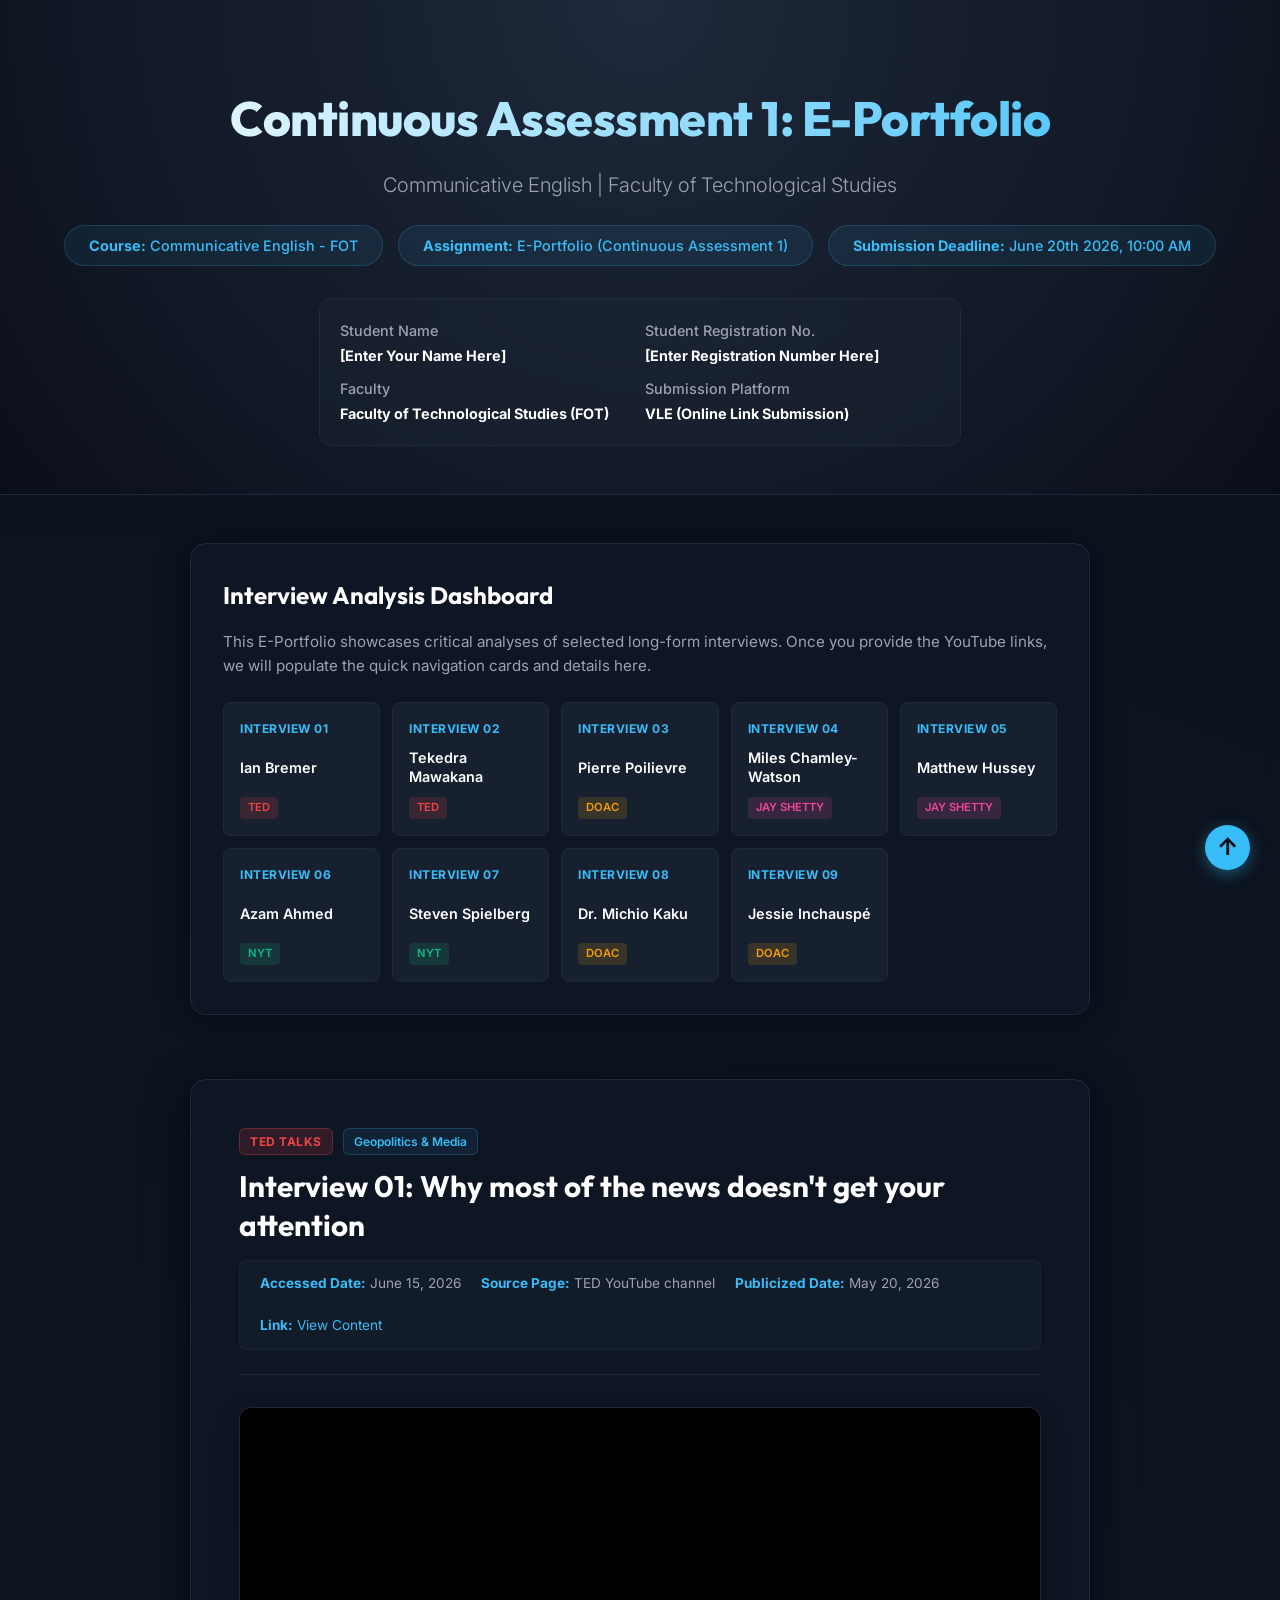
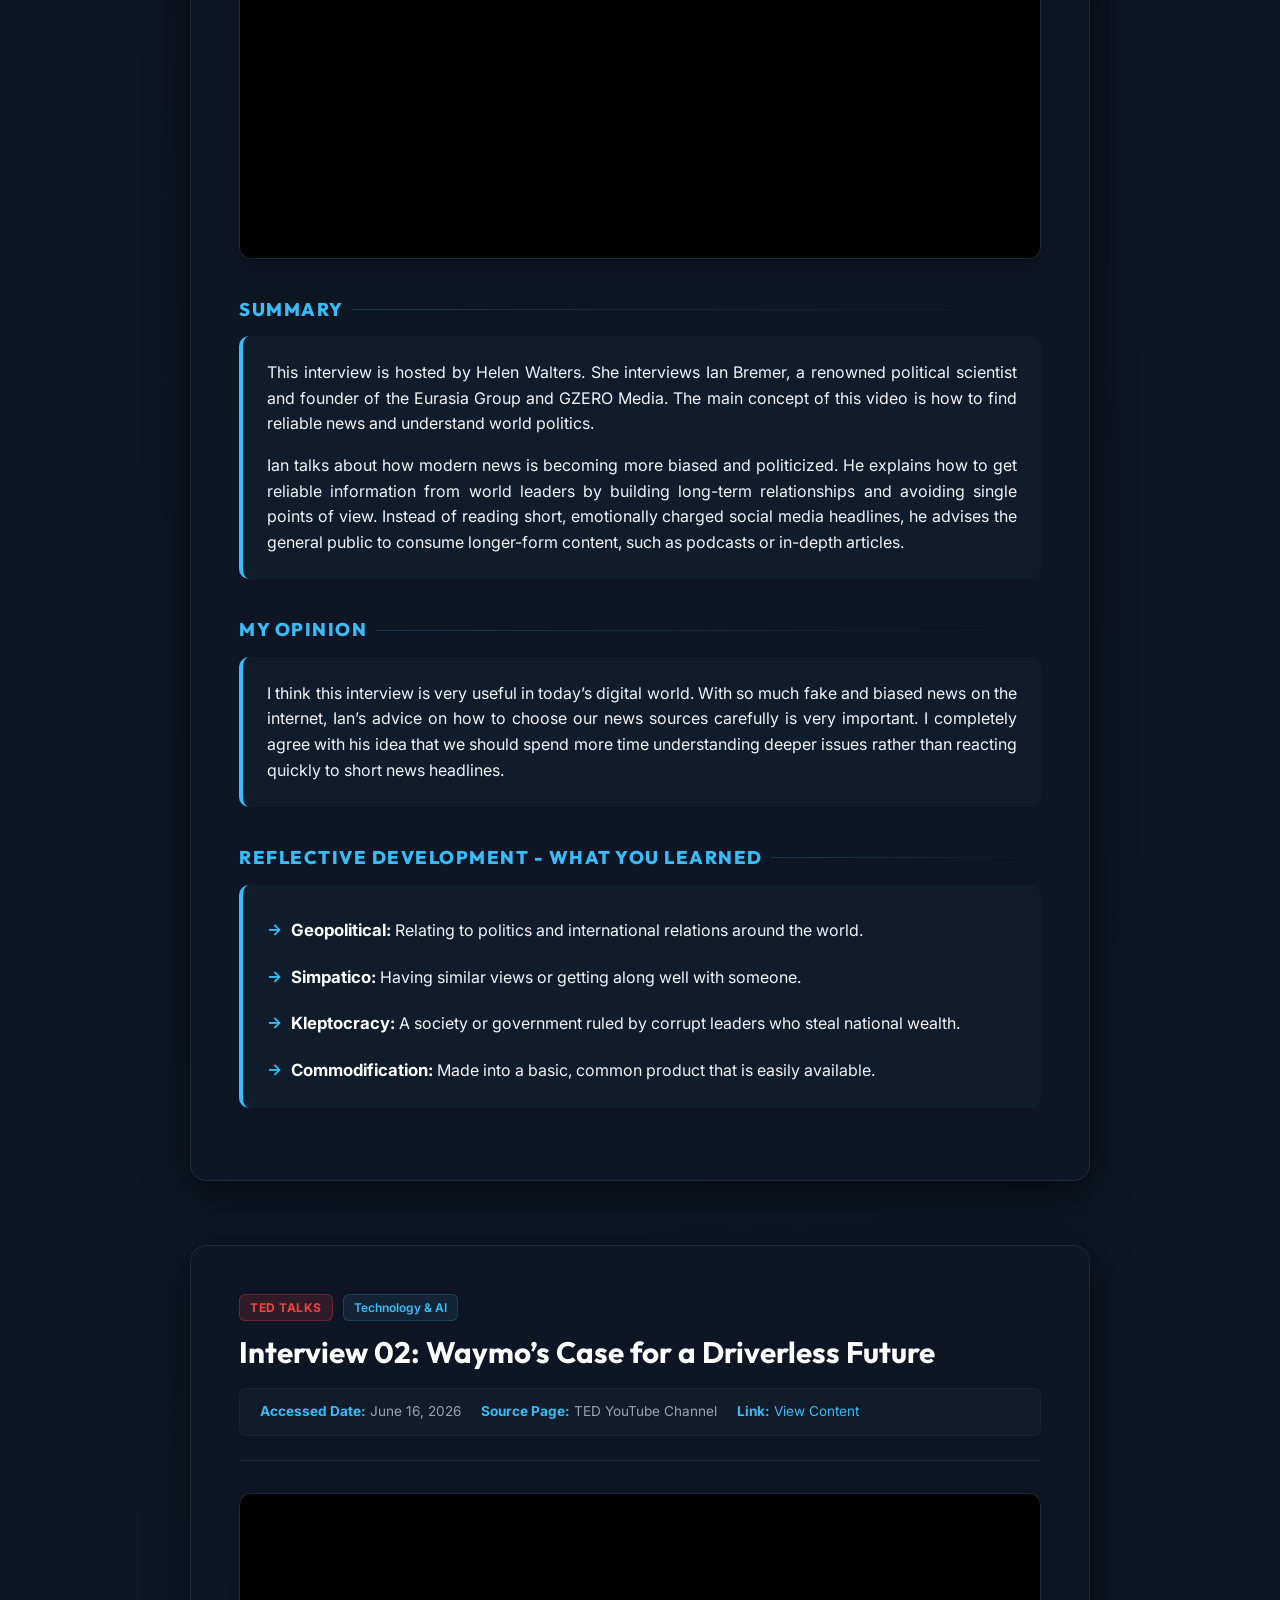
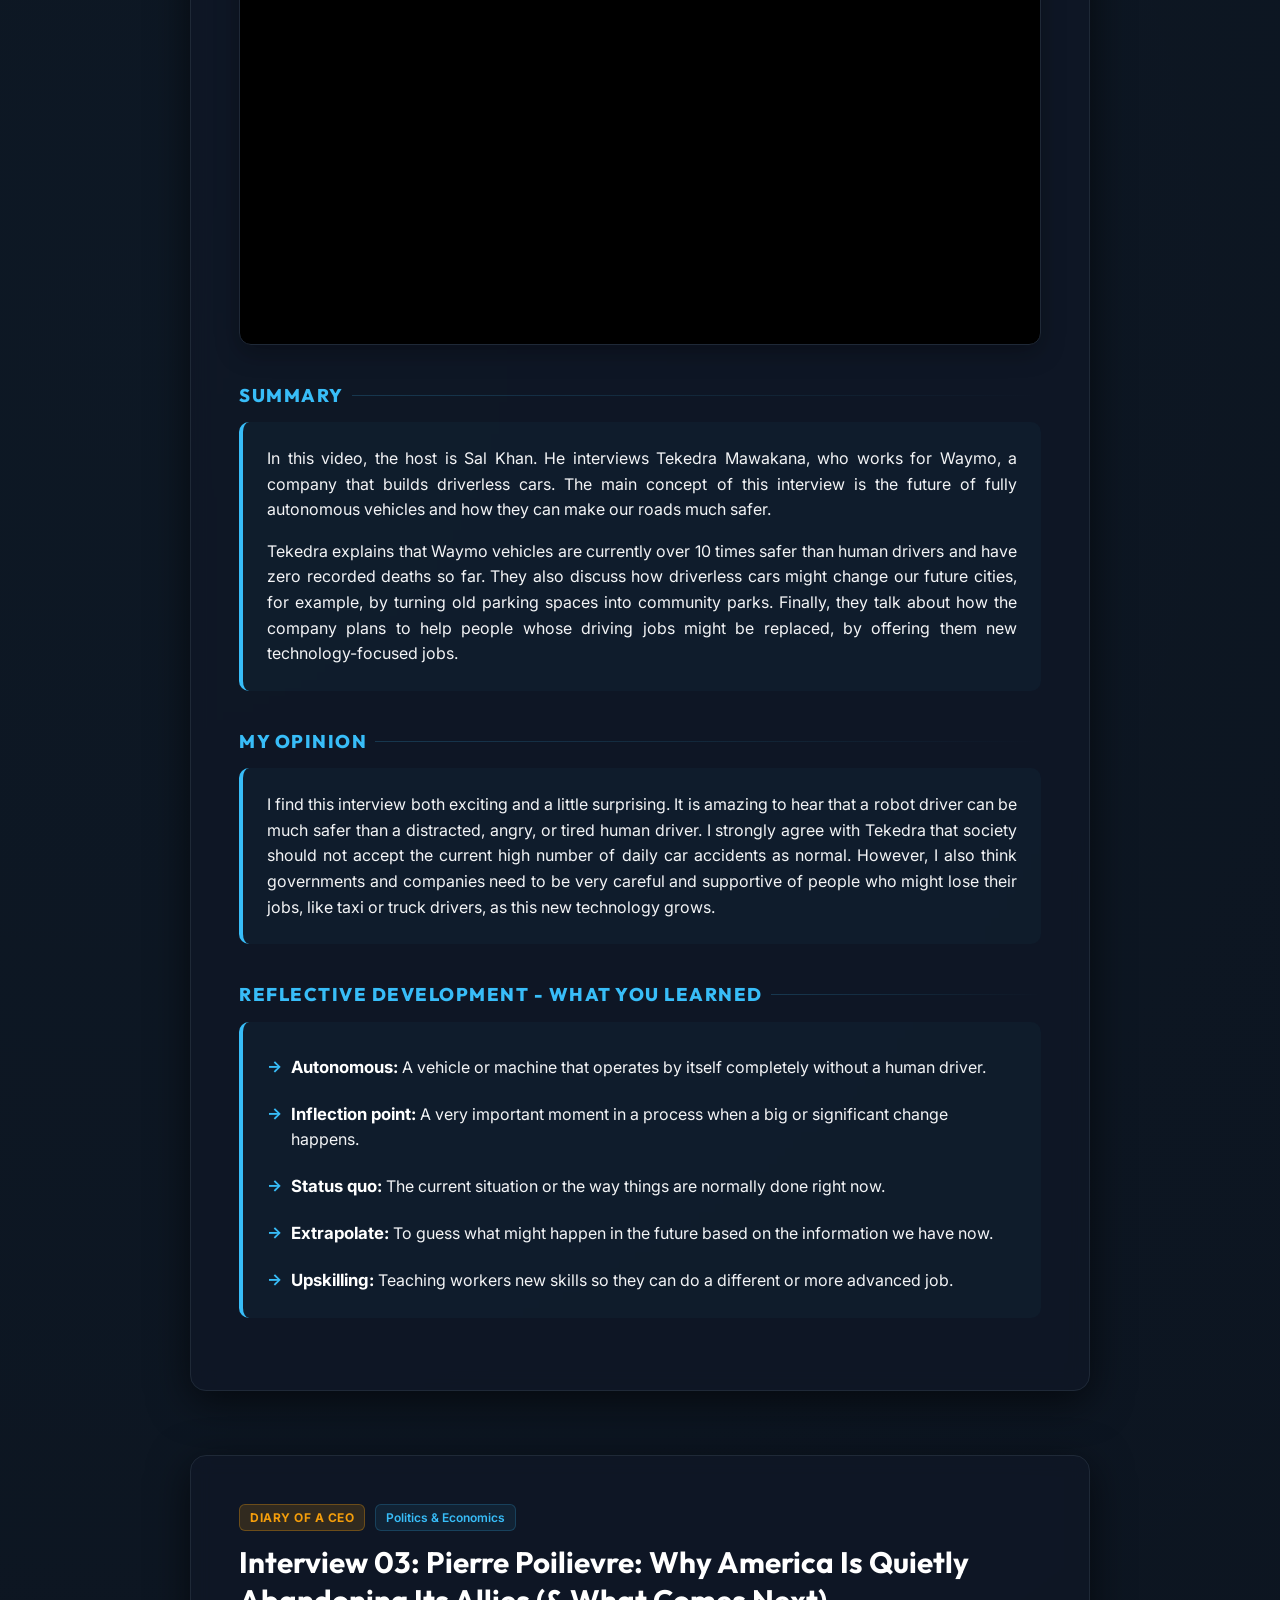
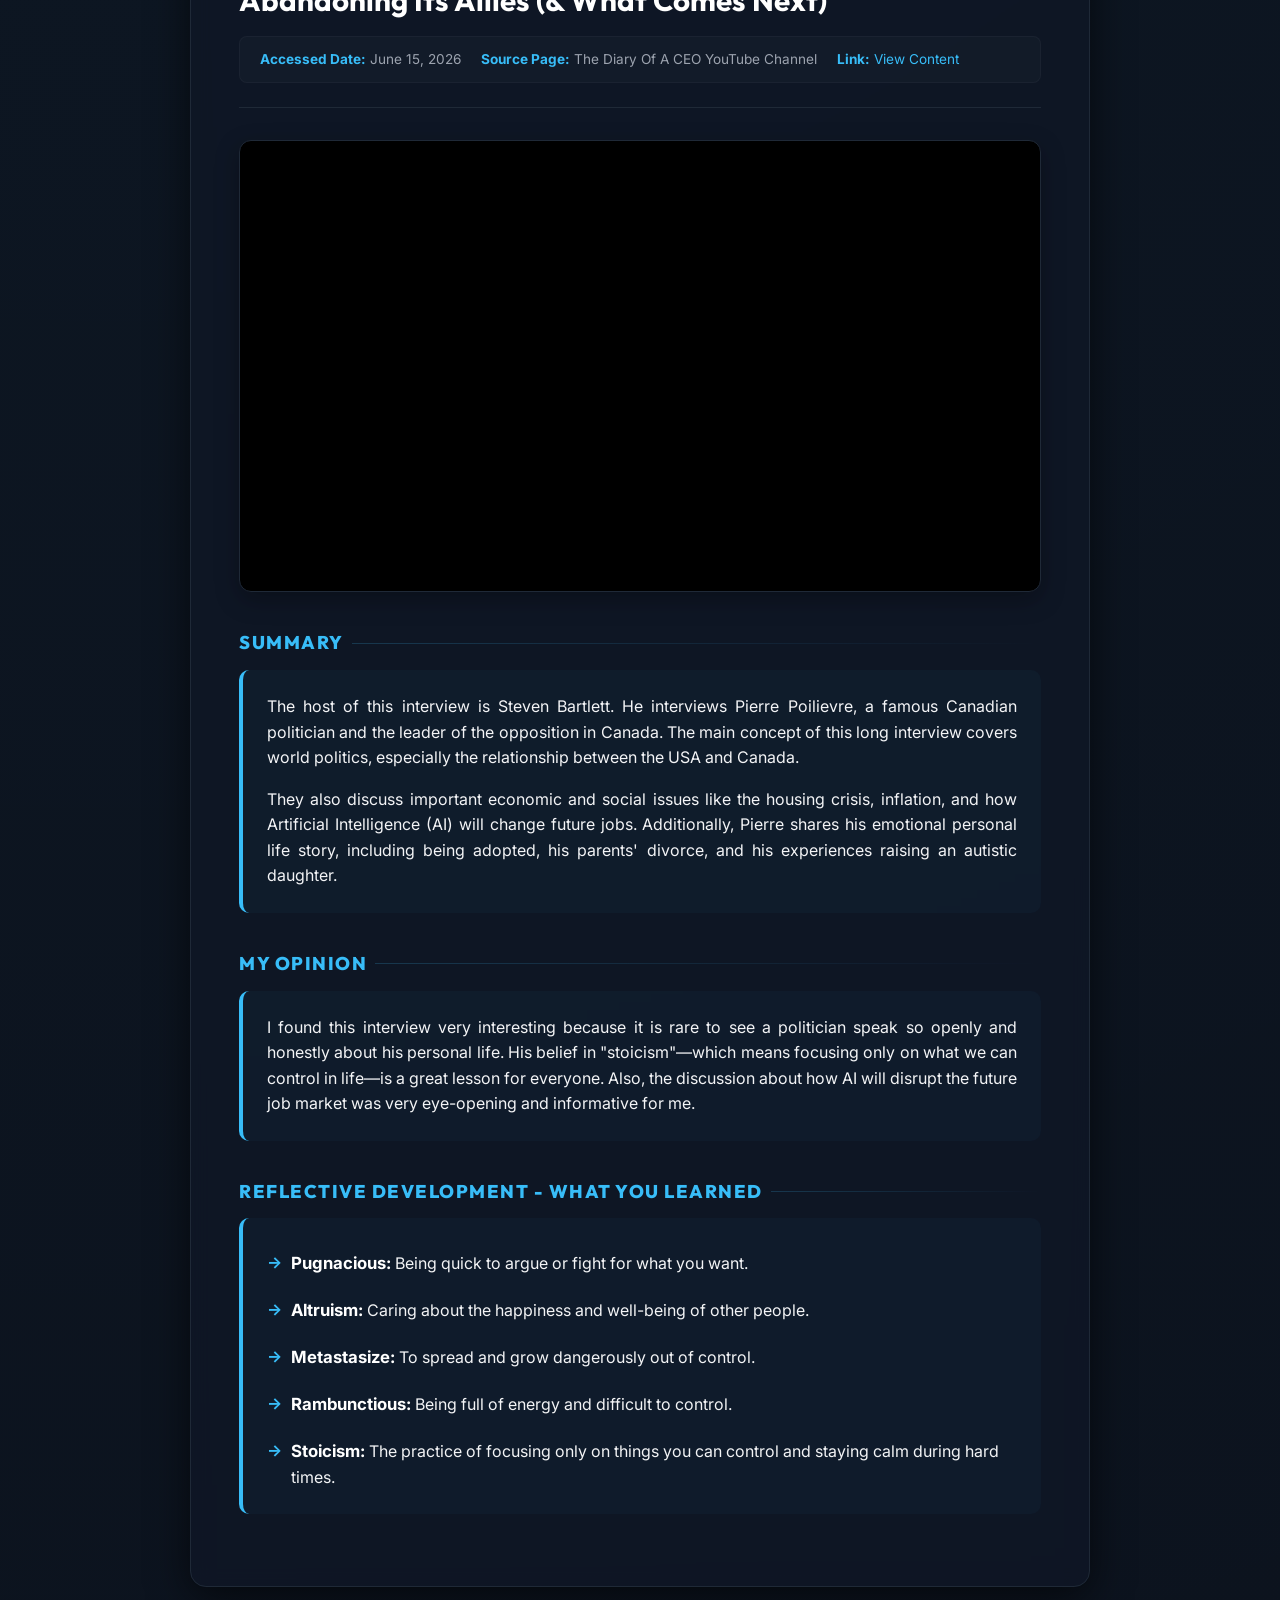
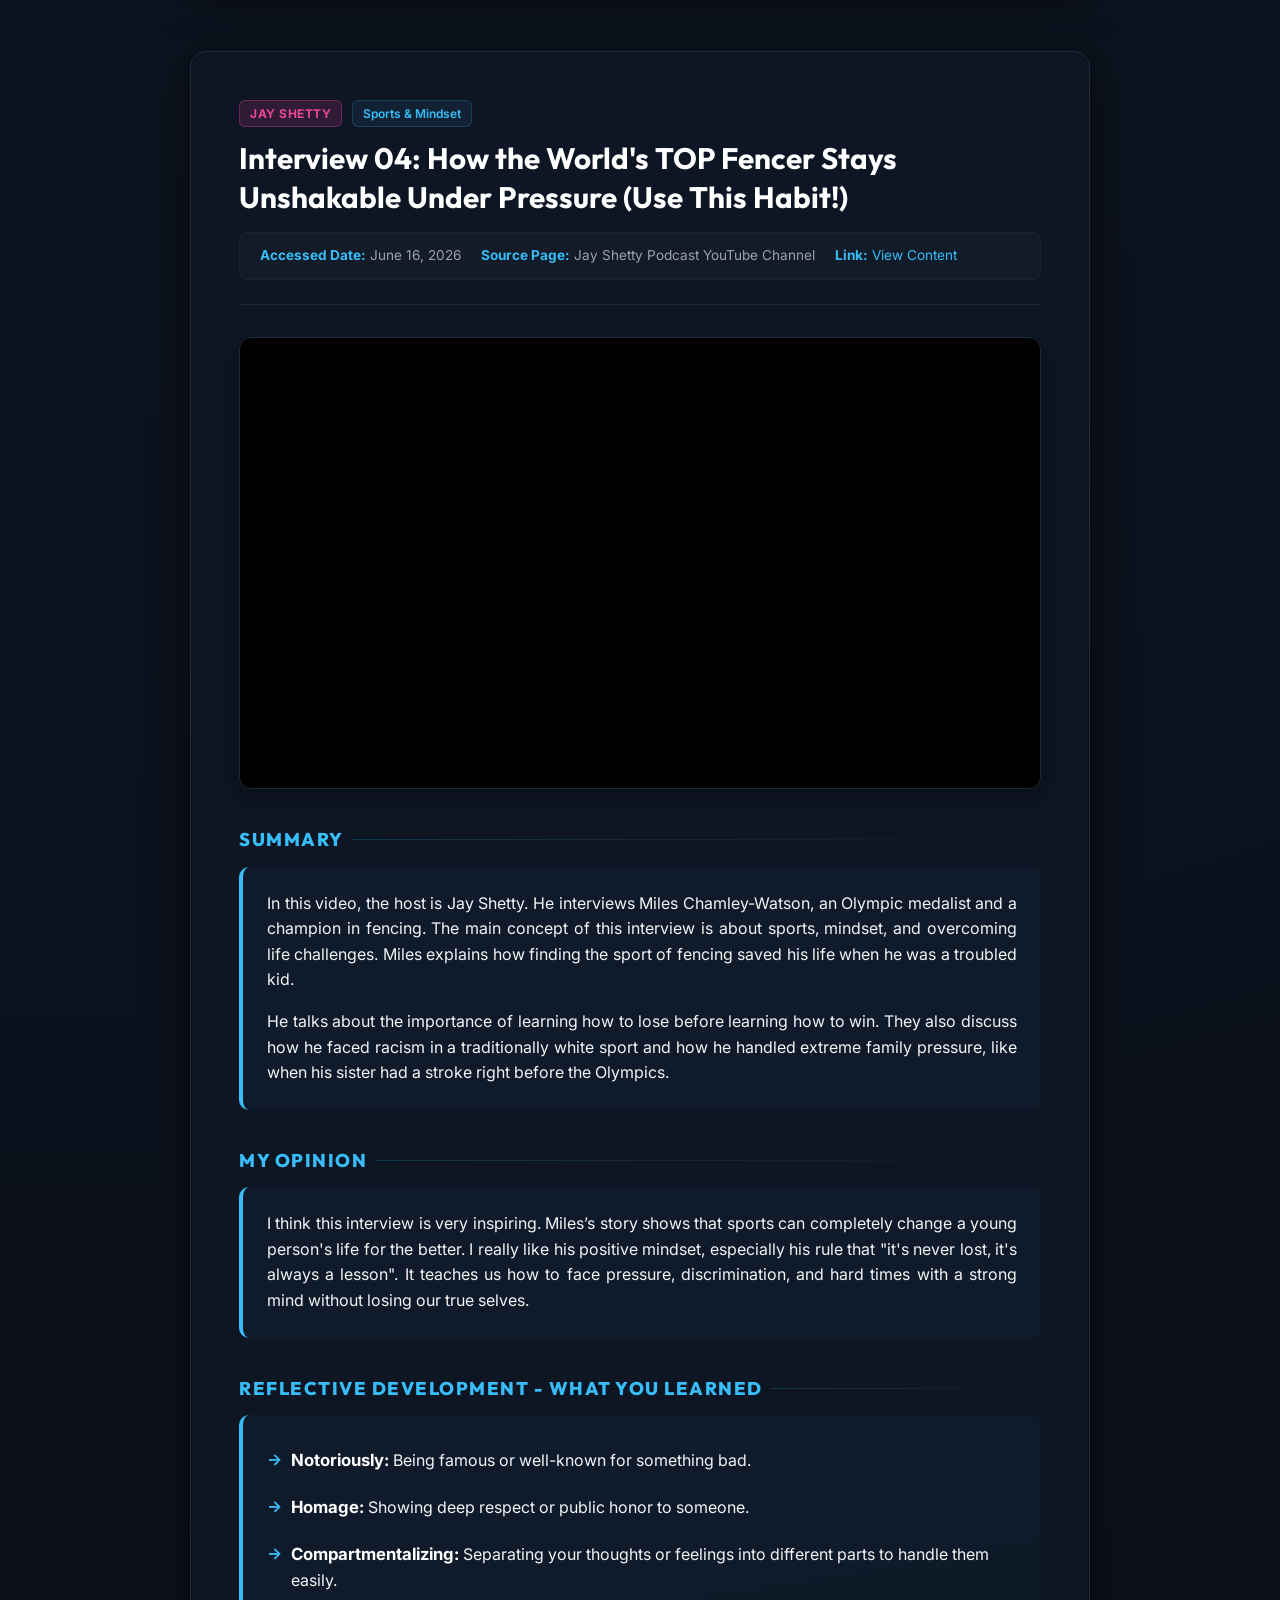
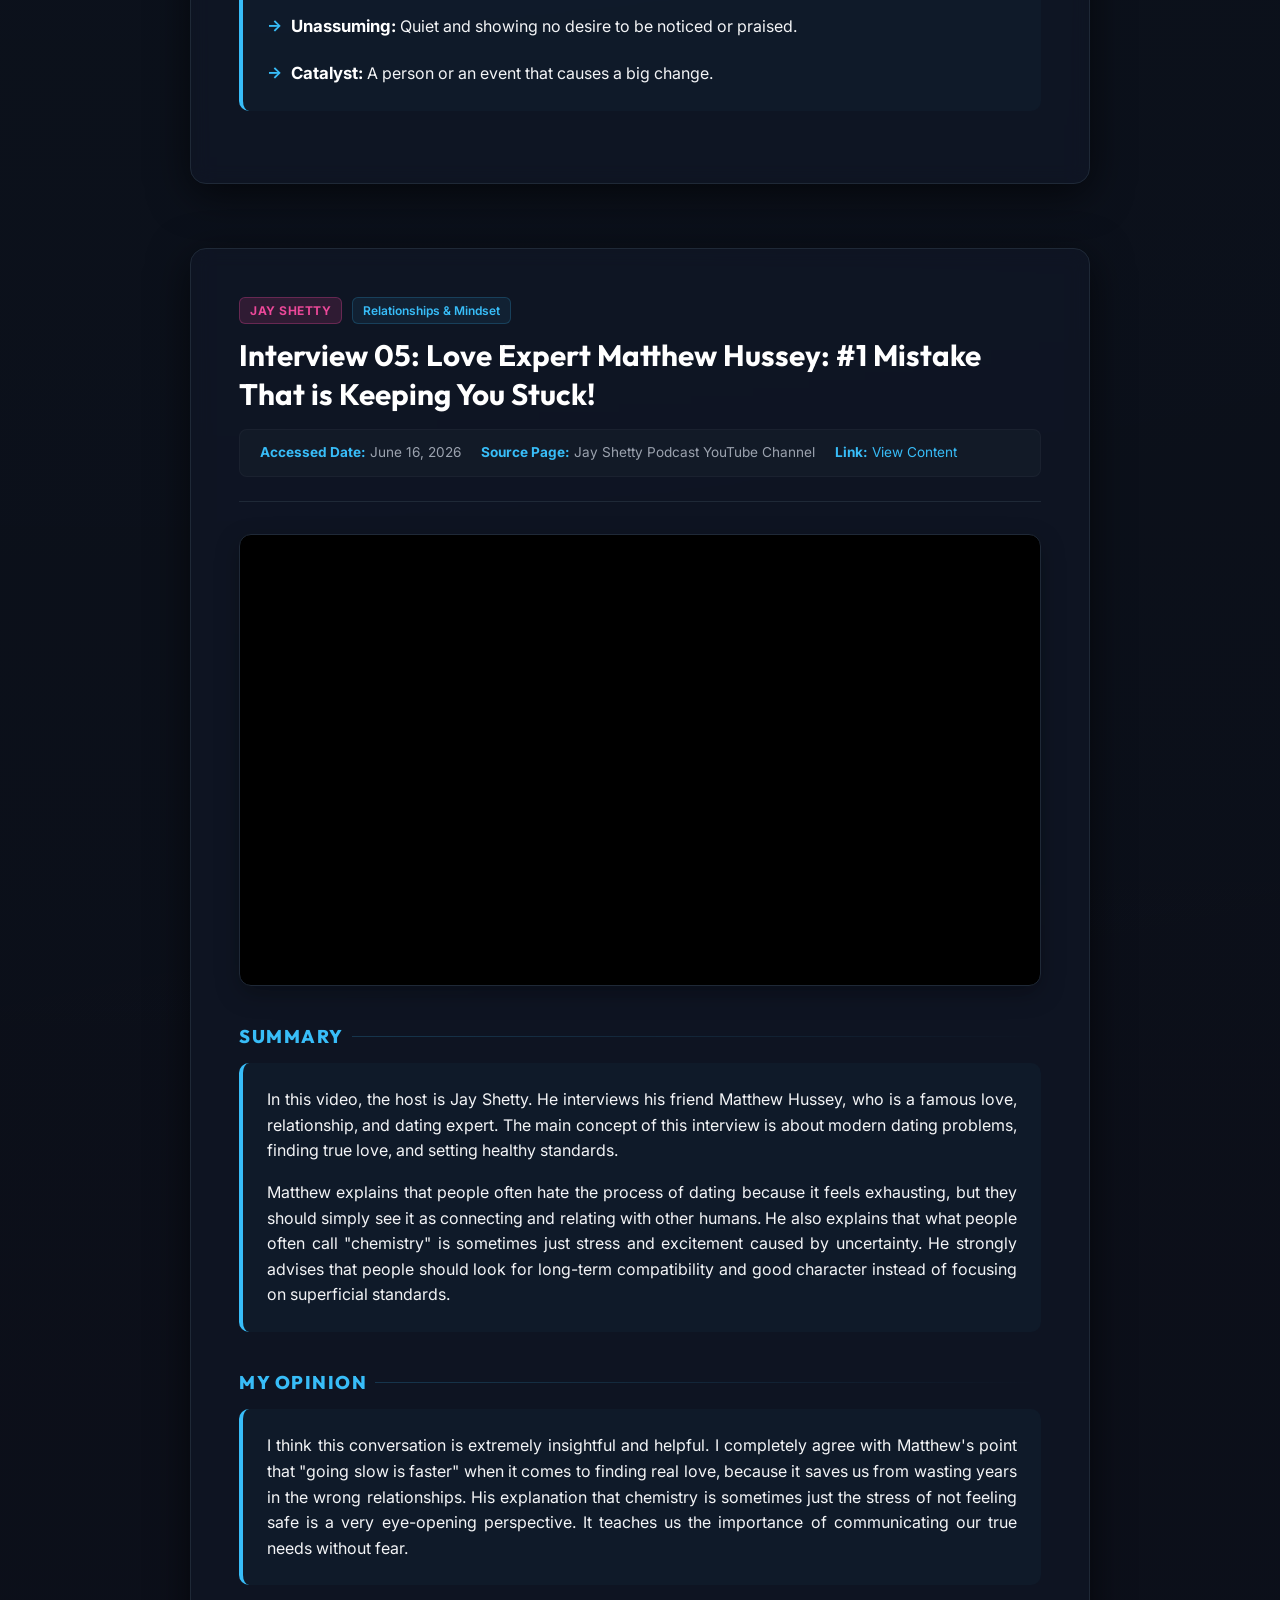
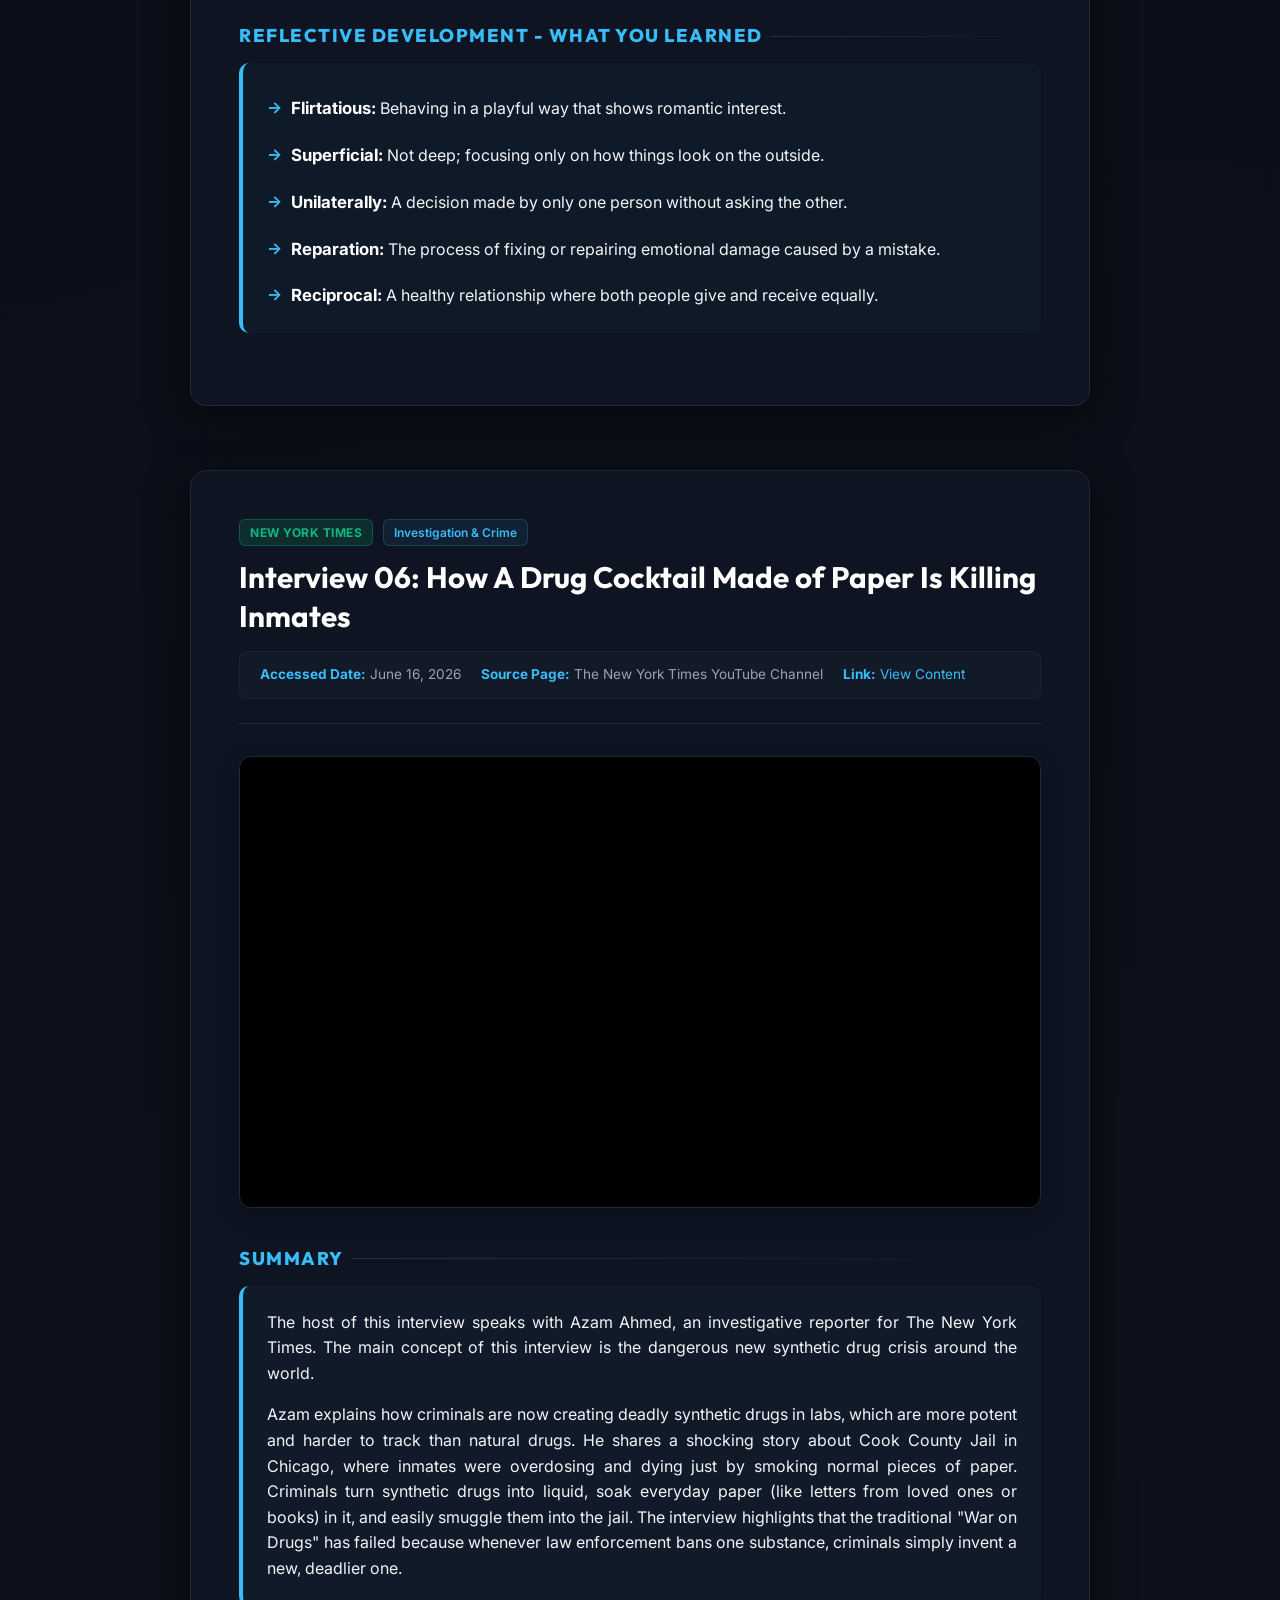
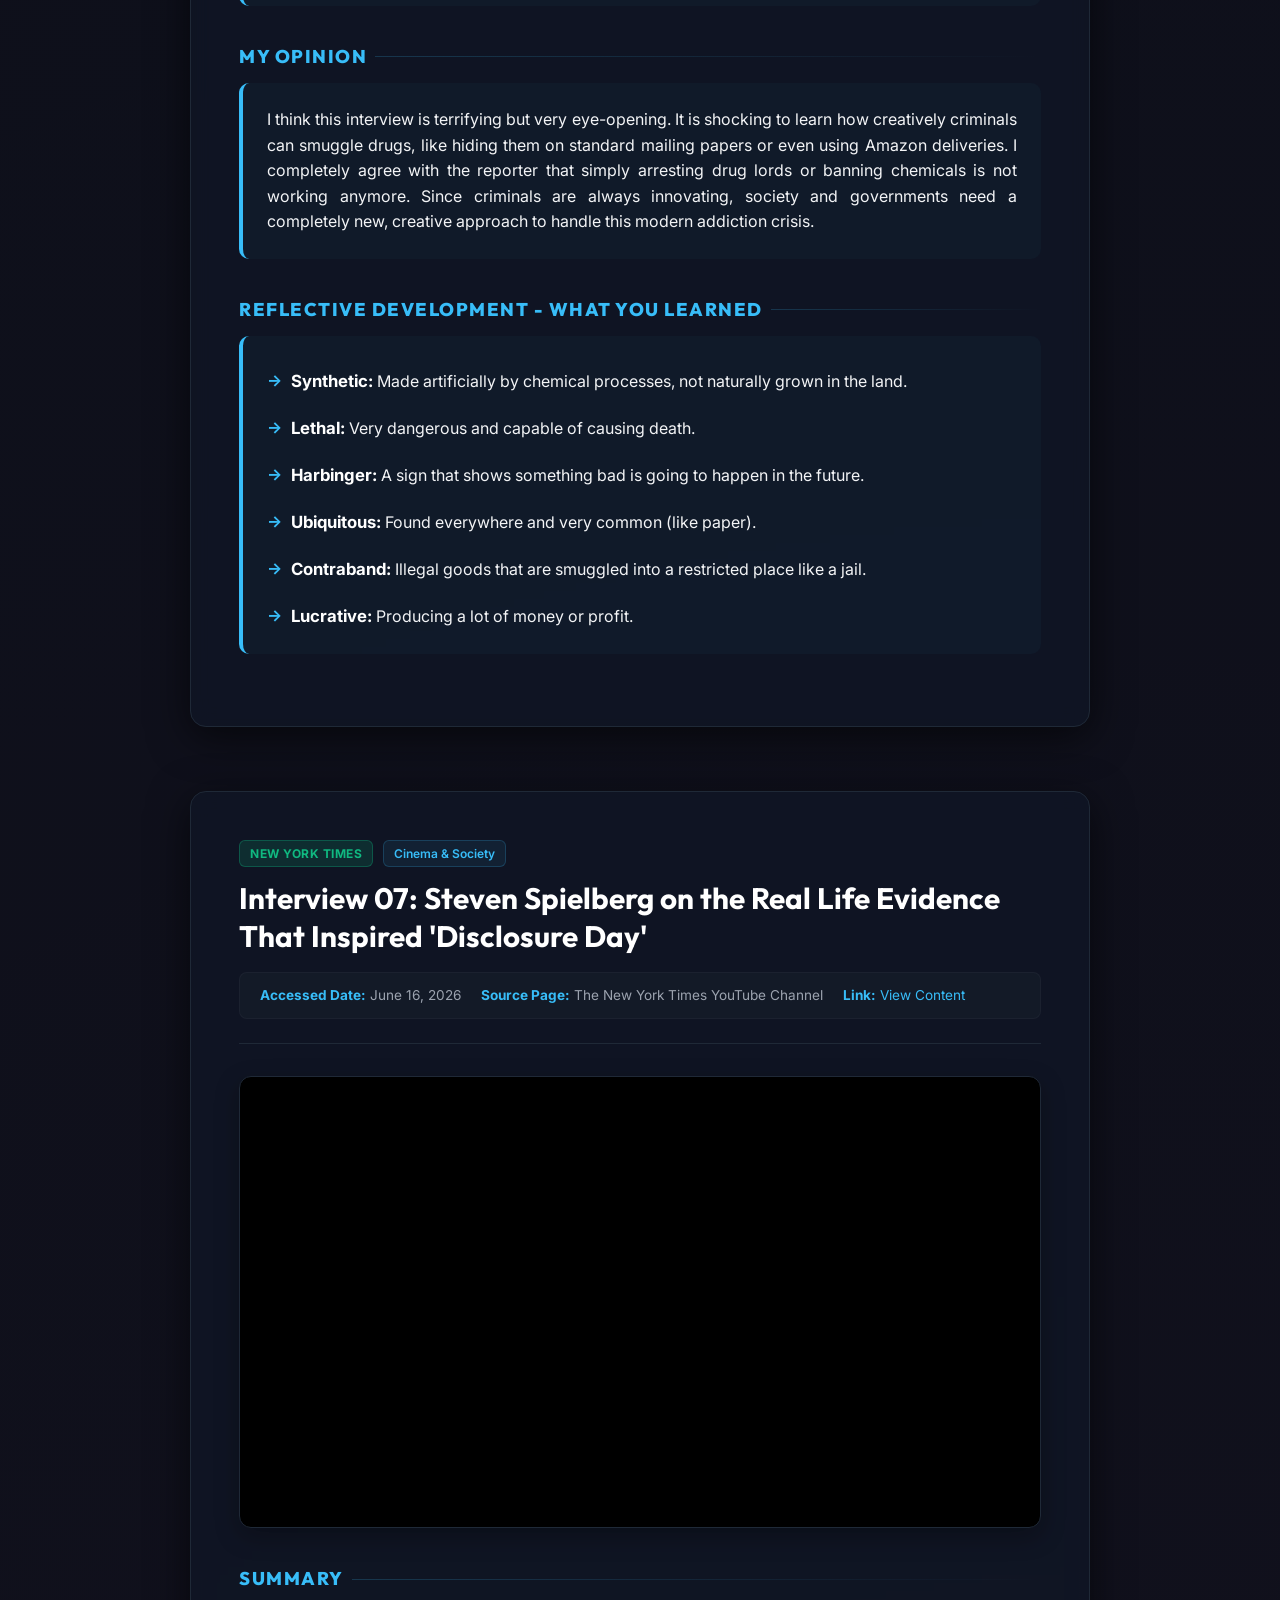
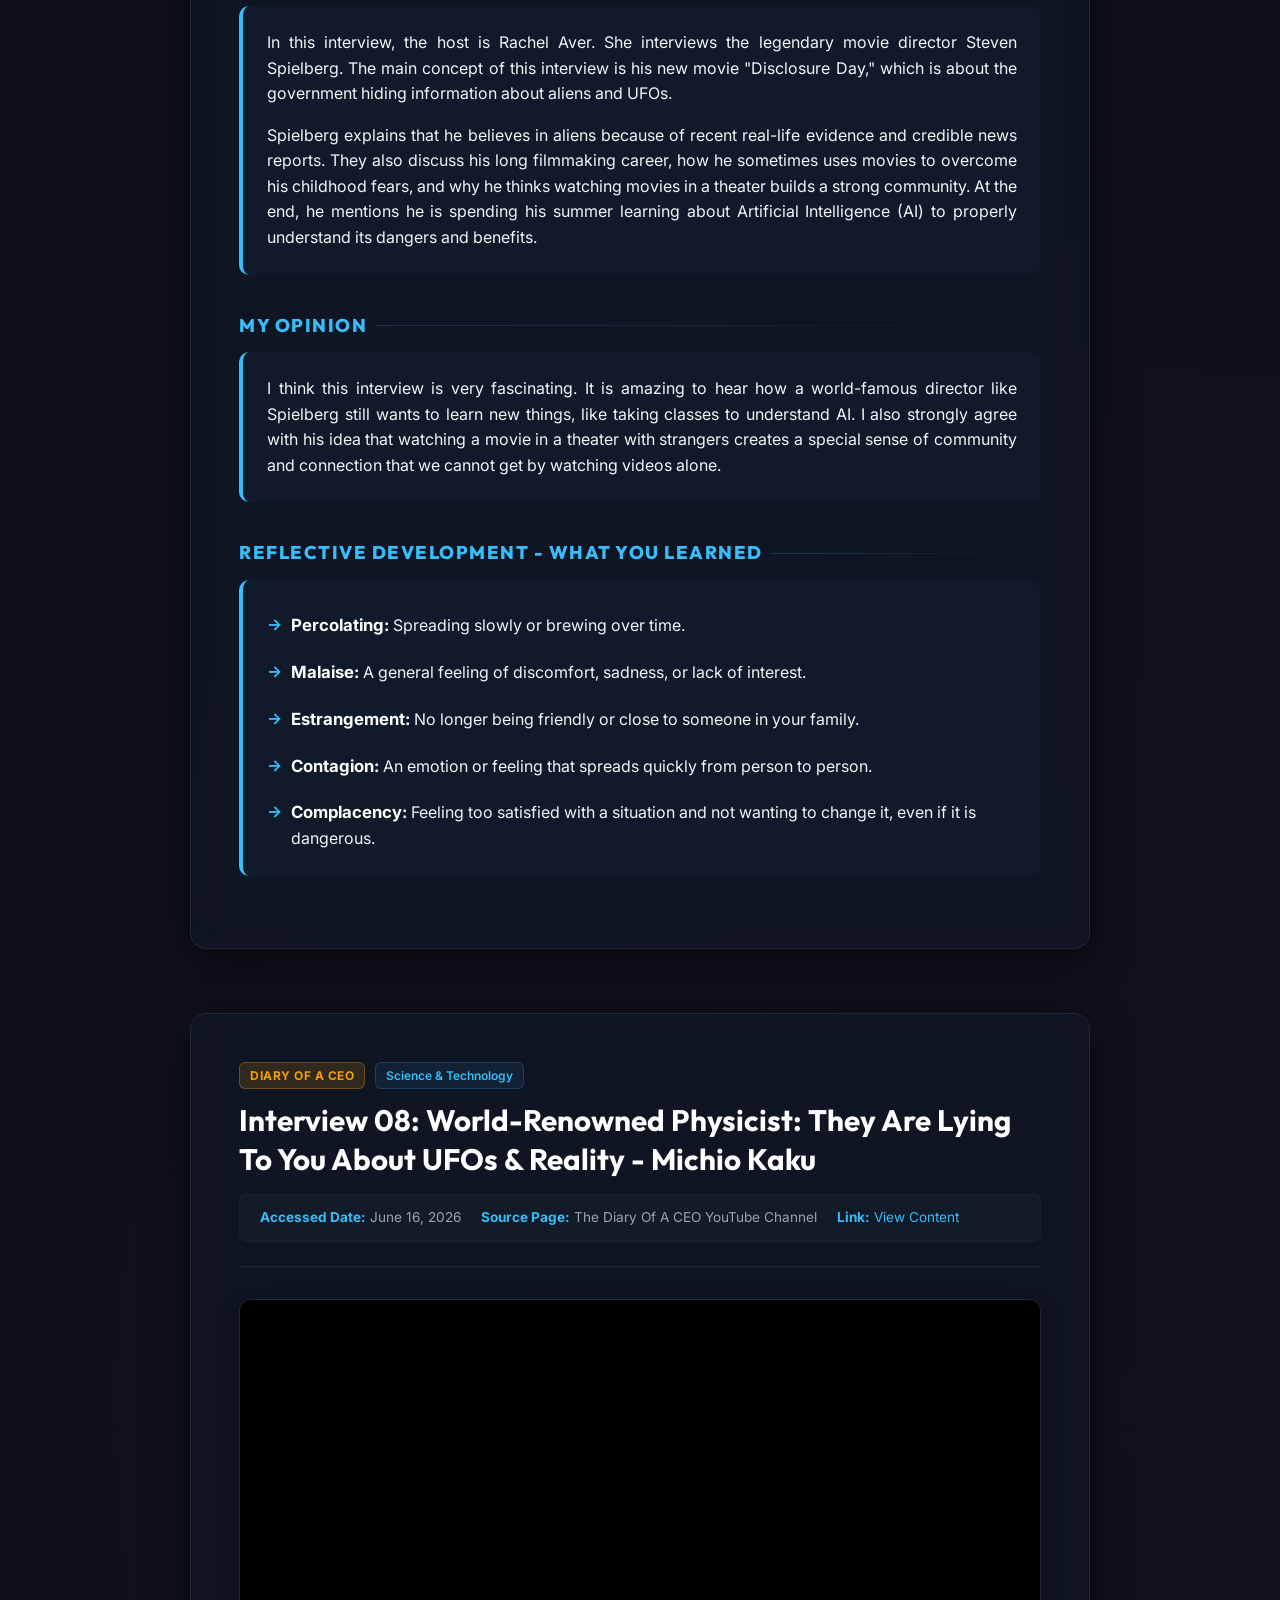
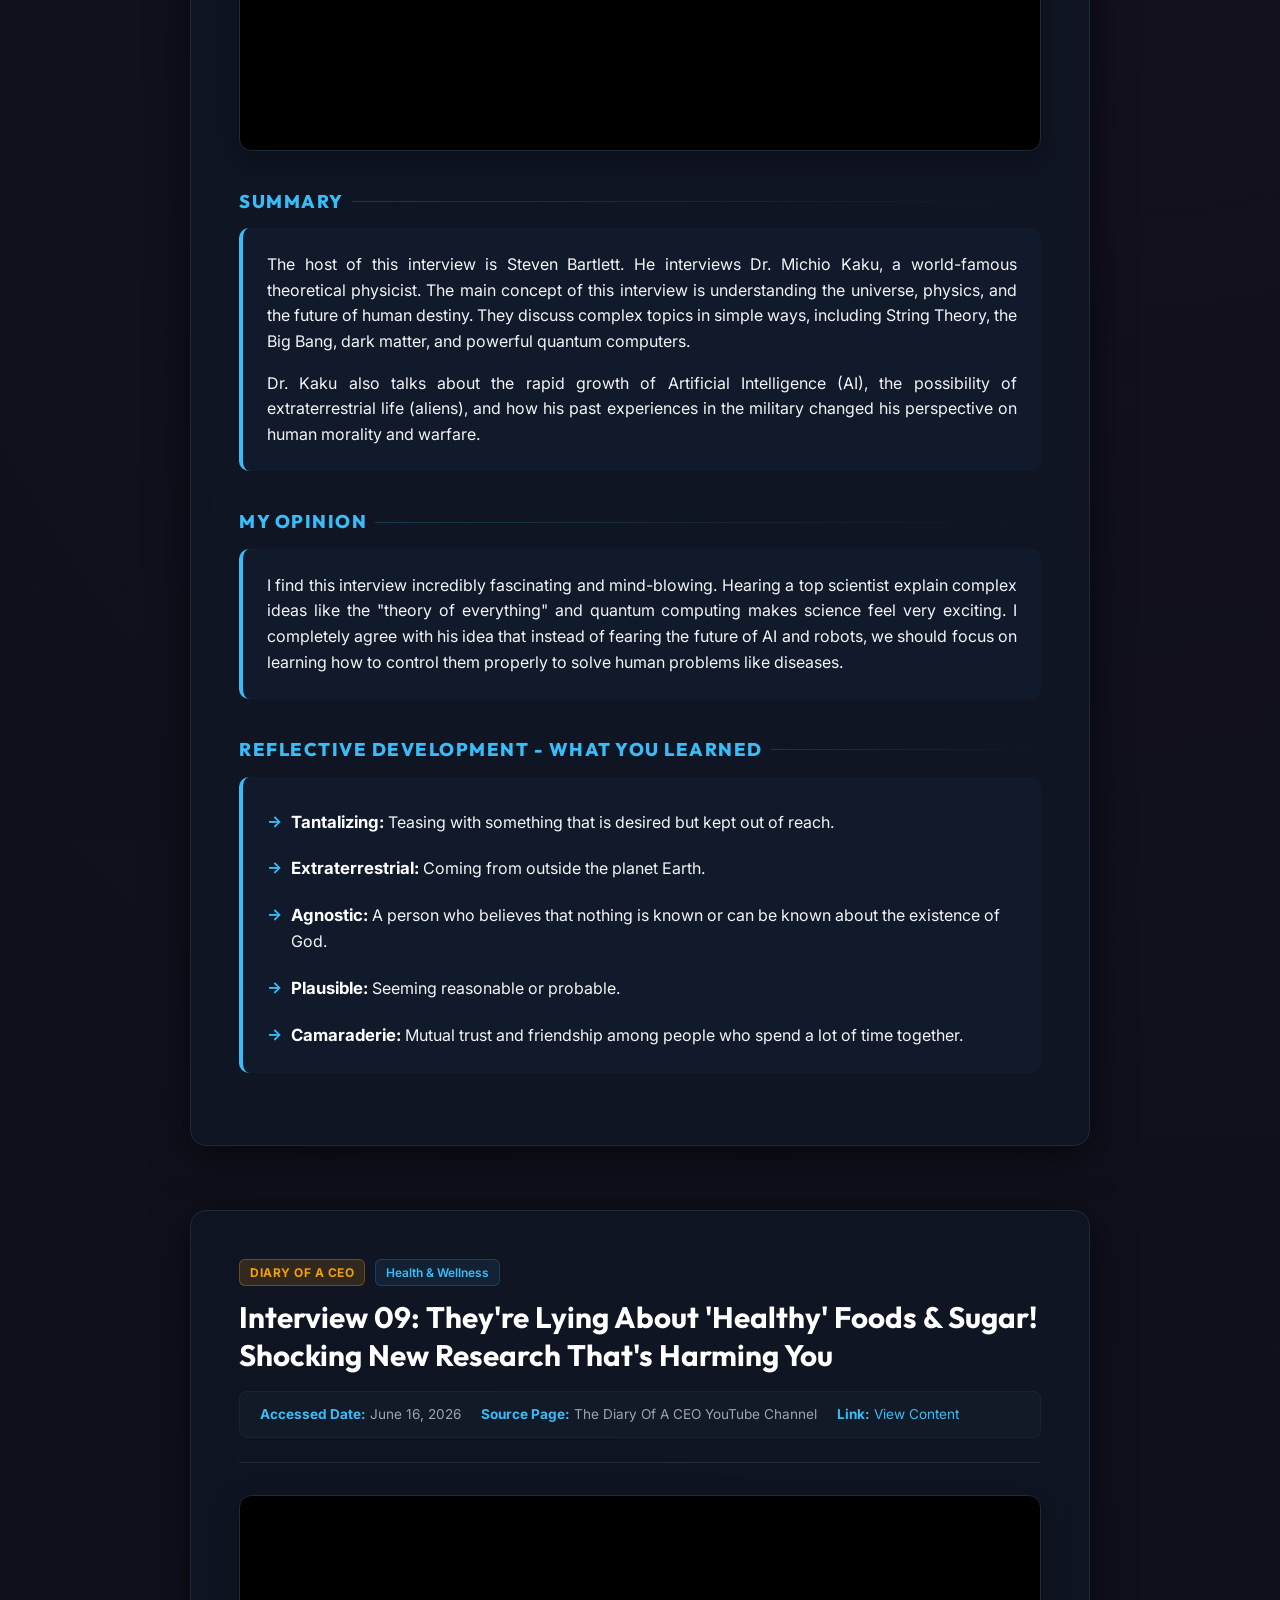
==== commit f91176ac: "feat: add interview cards 08 and 09 for Michio Kaku and Jessie Inchauspé" ====
--- a/index.html
+++ b/index.html
@@ -530,6 +530,16 @@
                     <span class="nav-name">Steven Spielberg</span>
                     <span class="nav-badge" style="background: rgba(16, 185, 129, 0.15); color: var(--color-nyt);">NYT</span>
                 </a>
+                <a href="#interview-08" class="nav-card">
+                    <span class="nav-num">Interview 08</span>
+                    <span class="nav-name">Dr. Michio Kaku</span>
+                    <span class="nav-badge" style="background: rgba(245, 158, 11, 0.15); color: var(--color-doac);">DOAC</span>
+                </a>
+                <a href="#interview-09" class="nav-card">
+                    <span class="nav-num">Interview 09</span>
+                    <span class="nav-name">Jessie Inchauspé</span>
+                    <span class="nav-badge" style="background: rgba(245, 158, 11, 0.15); color: var(--color-doac);">DOAC</span>
+                </a>
             </div>
         </section>
 
@@ -815,6 +825,86 @@
                     </ul>
                 </div>
             </article>
+
+            <!-- ========================================== -->
+            <!-- INTERVIEW CARD 08                          -->
+            <!-- ========================================== -->
+            <article class="portfolio-item" id="interview-08">
+                <div class="item-header">
+                    <div class="badge-row">
+                        <span class="badge-channel doac">Diary of a CEO</span>
+                        <span class="badge-topic">Science & Technology</span>
+                    </div>
+                    <h2 class="item-title">Interview 08: World-Renowned Physicist: They Are Lying To You About UFOs & Reality - Michio Kaku</h2>
+                    <div class="item-meta">
+                        <span><strong>Accessed Date:</strong> June 16, 2026</span>
+                        <span><strong>Source Page:</strong> The Diary Of A CEO YouTube Channel</span>
+                        <span><strong>Link:</strong> <a href="https://www.youtube.com/watch?v=opB7_JXL0LA" target="_blank" style="color: var(--accent-color); text-decoration: none;">View Content</a></span>
+                    </div>
+                </div>
+                <div class="media-container">
+                    <iframe src="https://www.youtube.com/embed/opB7_JXL0LA" title="World-Renowned Physicist: They Are Lying To You About UFOs & Reality - Michio Kaku" allow="accelerometer; autoplay; clipboard-write; encrypted-media; gyroscope; picture-in-picture; web-share" allowfullscreen loading="lazy"></iframe>
+                </div>
+                <div class="section-title">Summary</div>
+                <div class="section-content">
+                    <p>The host of this interview is Steven Bartlett. He interviews Dr. Michio Kaku, a world-famous theoretical physicist. The main concept of this interview is understanding the universe, physics, and the future of human destiny. They discuss complex topics in simple ways, including String Theory, the Big Bang, dark matter, and powerful quantum computers.</p>
+                    <p>Dr. Kaku also talks about the rapid growth of Artificial Intelligence (AI), the possibility of extraterrestrial life (aliens), and how his past experiences in the military changed his perspective on human morality and warfare.</p>
+                </div>
+                <div class="section-title">My Opinion</div>
+                <div class="section-content">
+                    <p>I find this interview incredibly fascinating and mind-blowing. Hearing a top scientist explain complex ideas like the "theory of everything" and quantum computing makes science feel very exciting. I completely agree with his idea that instead of fearing the future of AI and robots, we should focus on learning how to control them properly to solve human problems like diseases.</p>
+                </div>
+                <div class="section-title">Reflective Development - What You Learned</div>
+                <div class="section-content">
+                    <ul class="vocabulary-list">
+                        <li><strong>Tantalizing:</strong> Teasing with something that is desired but kept out of reach.</li>
+                        <li><strong>Extraterrestrial:</strong> Coming from outside the planet Earth.</li>
+                        <li><strong>Agnostic:</strong> A person who believes that nothing is known or can be known about the existence of God.</li>
+                        <li><strong>Plausible:</strong> Seeming reasonable or probable.</li>
+                        <li><strong>Camaraderie:</strong> Mutual trust and friendship among people who spend a lot of time together.</li>
+                    </ul>
+                </div>
+            </article>
+
+            <!-- ========================================== -->
+            <!-- INTERVIEW CARD 09                          -->
+            <!-- ========================================== -->
+            <article class="portfolio-item" id="interview-09">
+                <div class="item-header">
+                    <div class="badge-row">
+                        <span class="badge-channel doac">Diary of a CEO</span>
+                        <span class="badge-topic">Health & Wellness</span>
+                    </div>
+                    <h2 class="item-title">Interview 09: They're Lying About 'Healthy' Foods & Sugar! Shocking New Research That's Harming You</h2>
+                    <div class="item-meta">
+                        <span><strong>Accessed Date:</strong> June 16, 2026</span>
+                        <span><strong>Source Page:</strong> The Diary Of A CEO YouTube Channel</span>
+                        <span><strong>Link:</strong> <a href="https://www.youtube.com/watch?v=Xm_PHZXGe-w" target="_blank" style="color: var(--accent-color); text-decoration: none;">View Content</a></span>
+                    </div>
+                </div>
+                <div class="media-container">
+                    <iframe src="https://www.youtube.com/embed/Xm_PHZXGe-w" title="They're Lying About 'Healthy' Foods & Sugar! Shocking New Research That's Harming You" allow="accelerometer; autoplay; clipboard-write; encrypted-media; gyroscope; picture-in-picture; web-share" allowfullscreen loading="lazy"></iframe>
+                </div>
+                <div class="section-title">Summary</div>
+                <div class="section-content">
+                    <p>In this interview, the host is Steven Bartlett. He interviews Jessie Inchauspé, a biochemist and author who is also known as the "Glucose Goddess". The main concept of this interview is the dangerous impact of sugar and glucose spikes on our bodies, especially how it affects babies during pregnancy.</p>
+                    <p>Jessie explains how a mother's diet can directly program a baby's DNA through a process called "epigenetics". She highlights the importance of specific nutrients like choline from eggs, protein, and omega-3s from fish for a baby's brain development. They also discuss simple, everyday hacks to avoid dangerous sugar spikes, such as eating a savory breakfast, starting meals with vegetables, and doing simple exercises (like calf raises) immediately after eating sweet foods.</p>
+                </div>
+                <div class="section-title">My Opinion</div>
+                <div class="section-content">
+                    <p>I think this interview is extremely informative and eye-opening. It is shocking to learn how much our daily food choices and hidden sugars affect our long-term health, mood, and even future generations. I strongly agree with Jessie's advice to use simple, practical hacks—like walking or moving our muscles after a meal—instead of blindly following strict, impossible diets. It shows that small daily changes can make a massive difference in controlling our health.</p>
+                </div>
+                <div class="section-title">Reflective Development - What You Learned</div>
+                <div class="section-content">
+                    <ul class="vocabulary-list">
+                        <li><strong>Epigenetics:</strong> How behaviors and environment can cause changes that affect the way our genes work.</li>
+                        <li><strong>Satiated:</strong> Feeling completely full and satisfied after eating a meal.</li>
+                        <li><strong>Denature:</strong> To change the natural qualities of something, like removing natural fiber from fruit to make juice.</li>
+                        <li><strong>Suboptimal:</strong> Being below the best possible standard or quality.</li>
+                        <li><strong>Nuance:</strong> A very small or subtle difference in meaning or situation.</li>
+                    </ul>
+                </div>
+            </article>
         </div>
 
     </main>
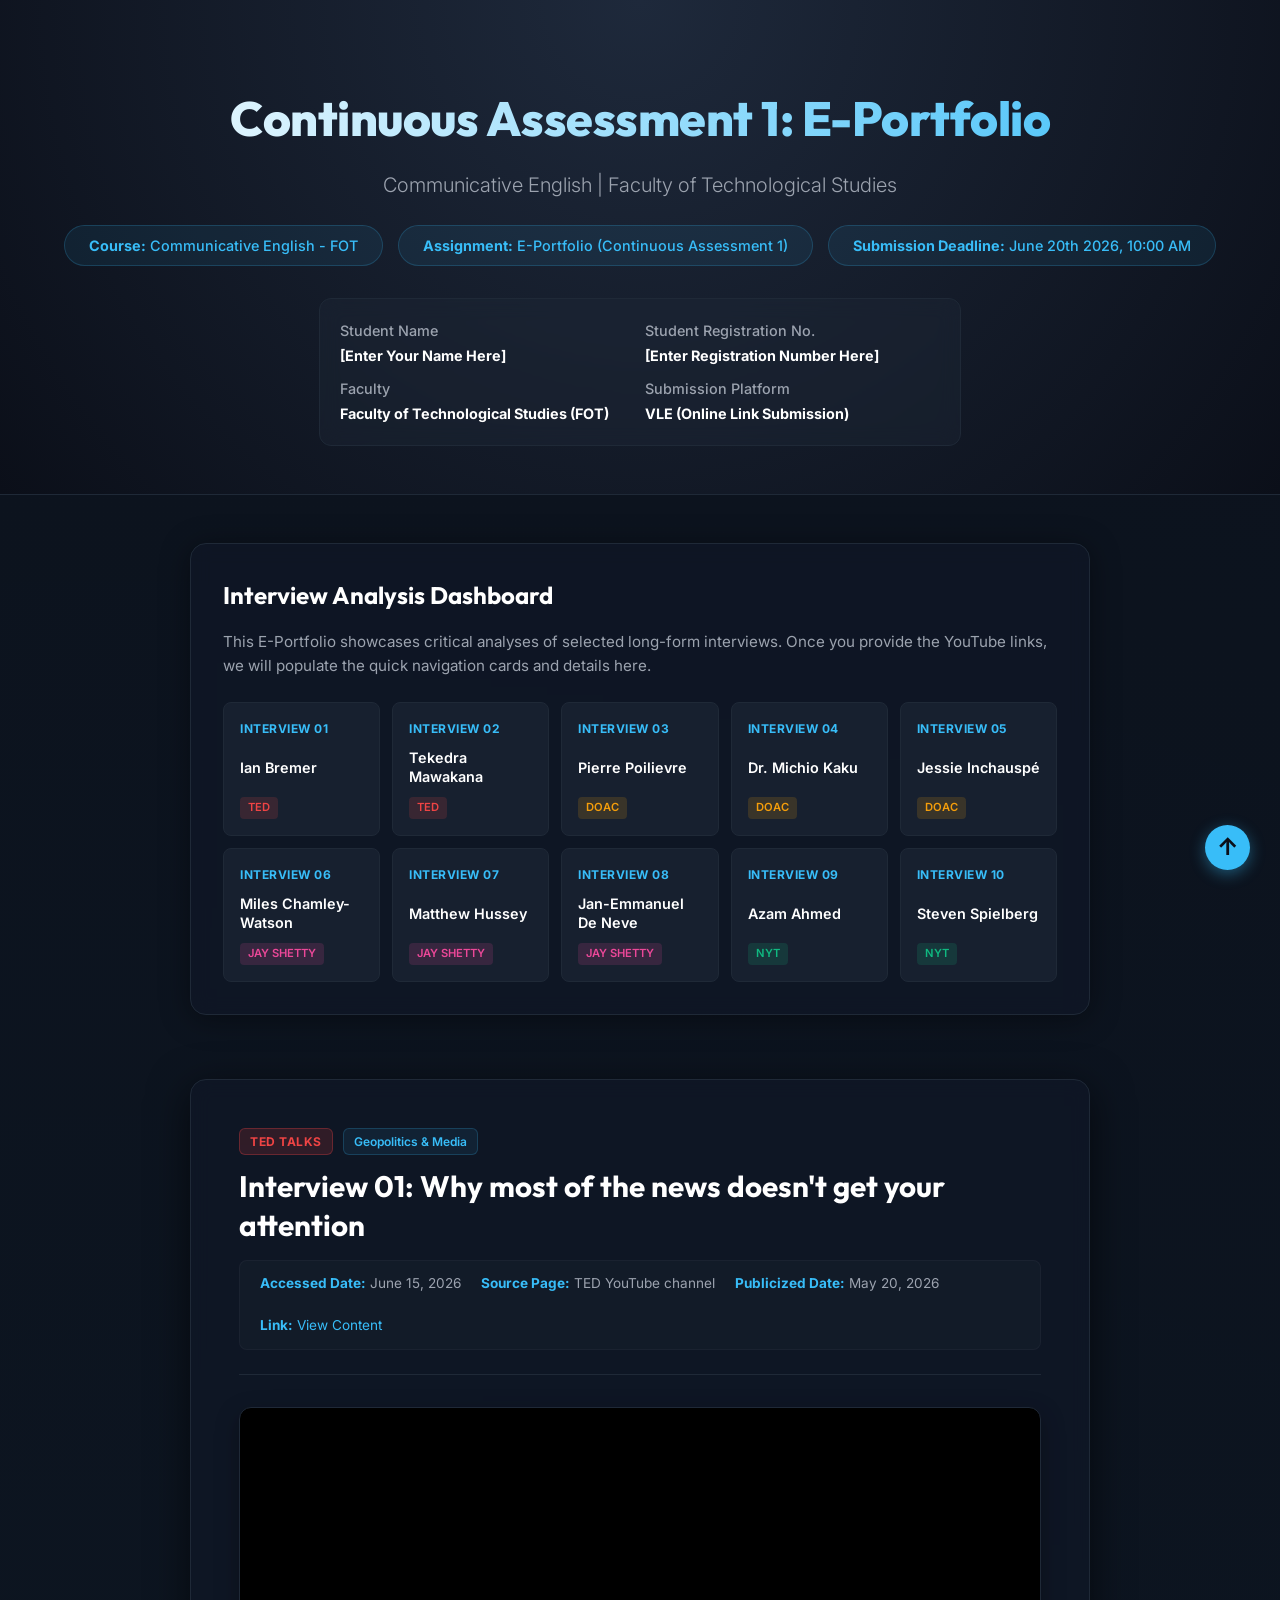
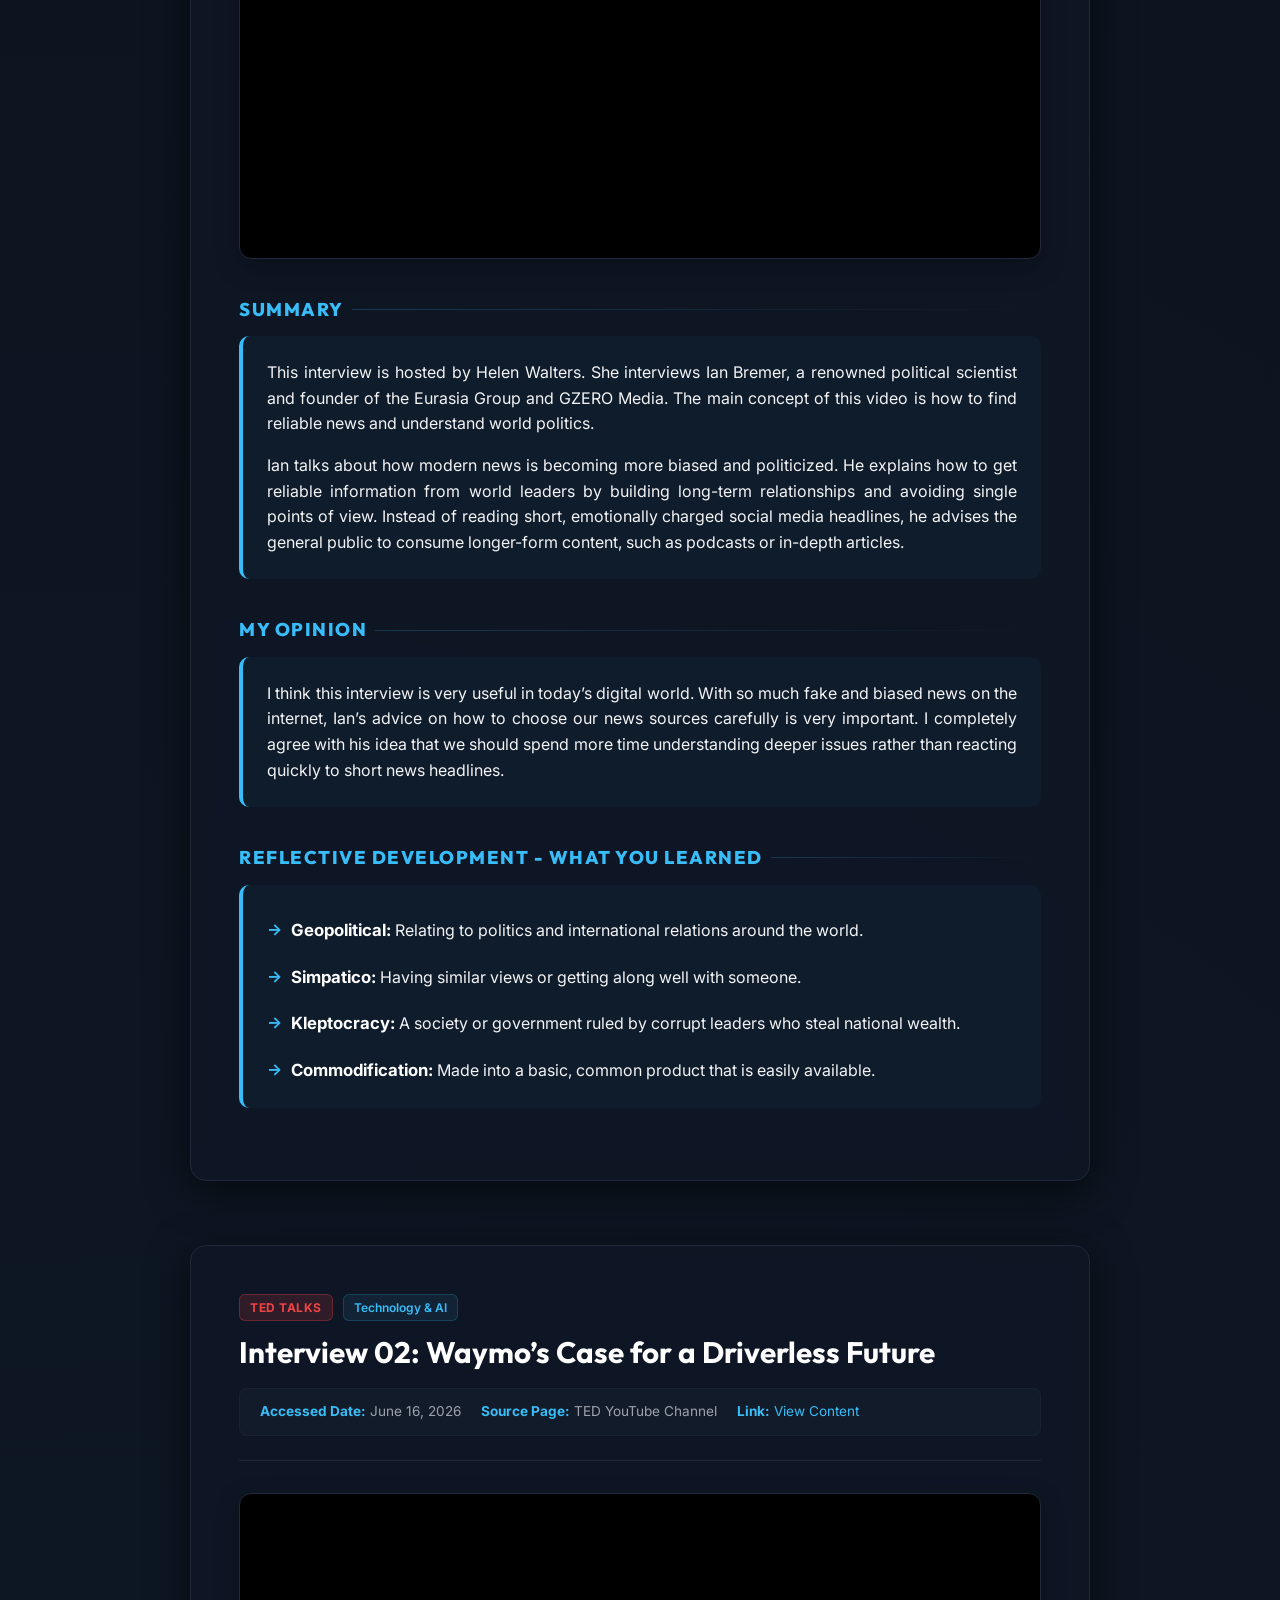
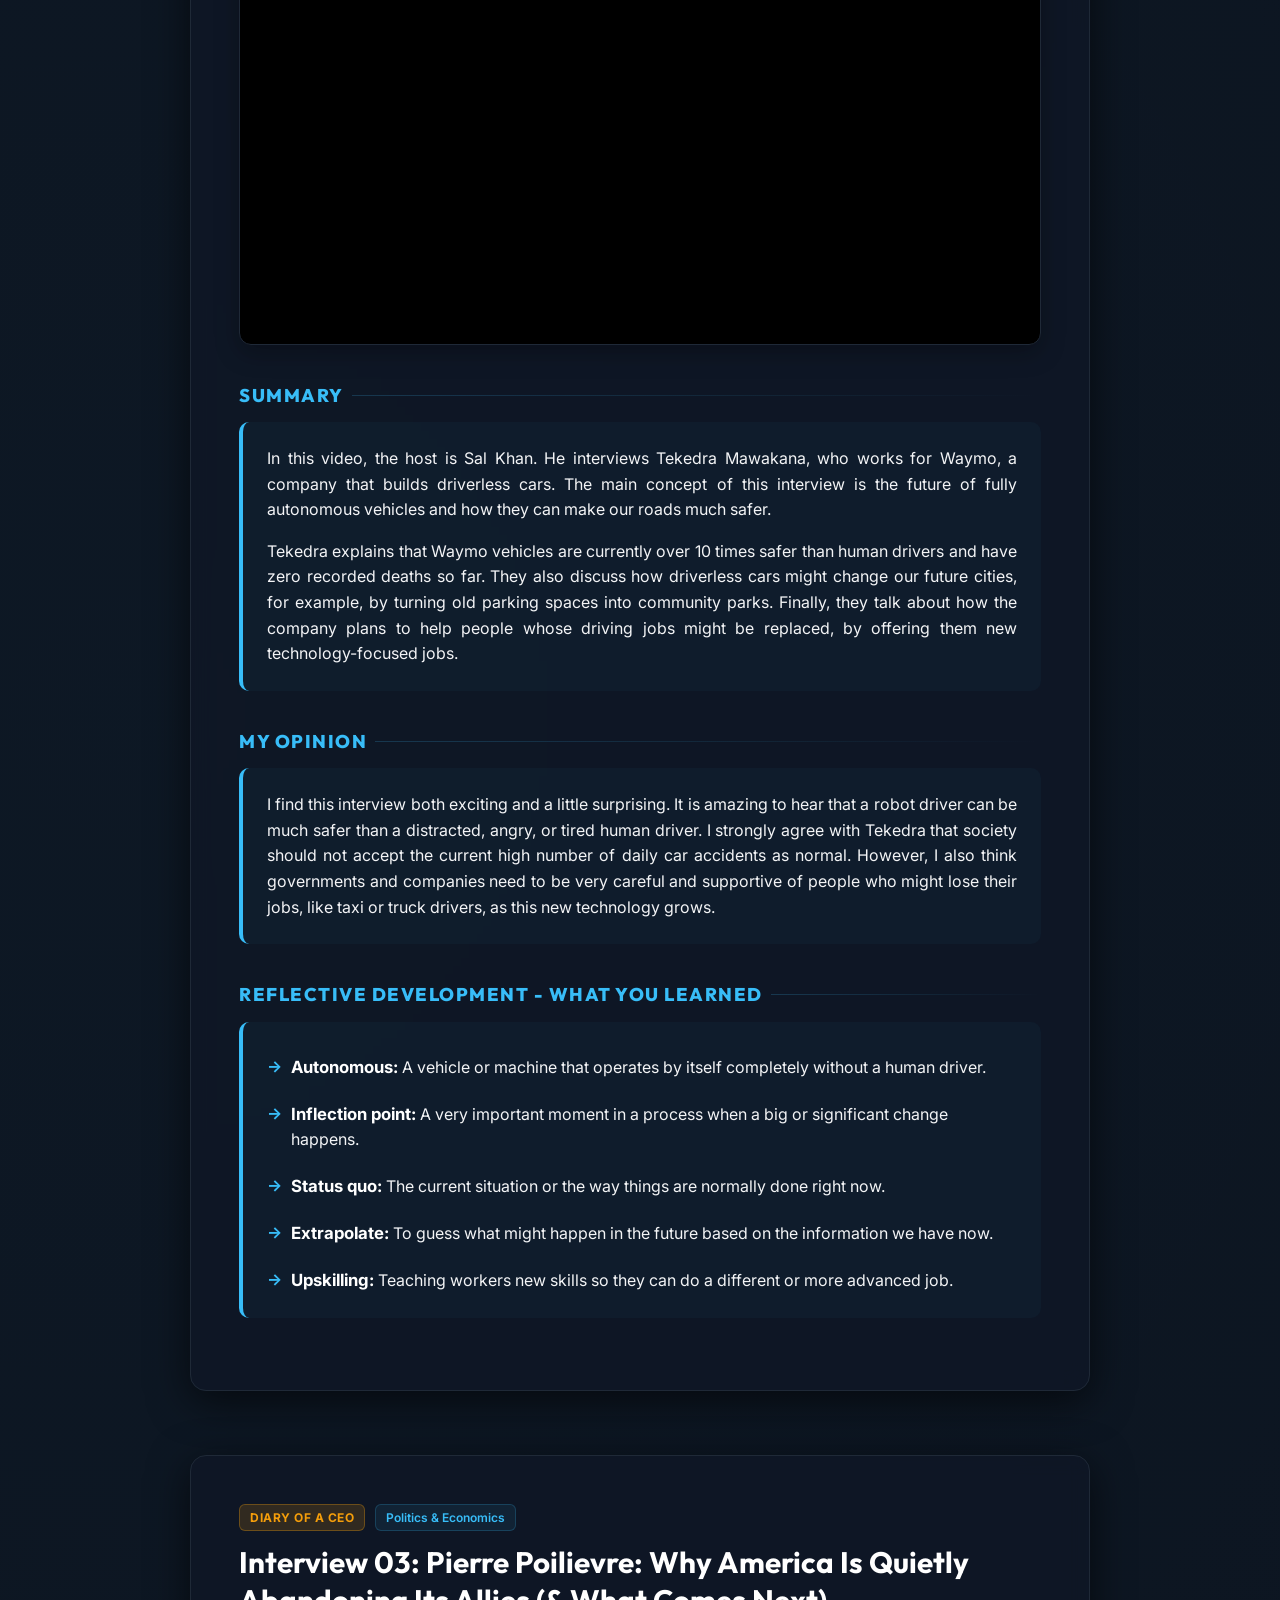
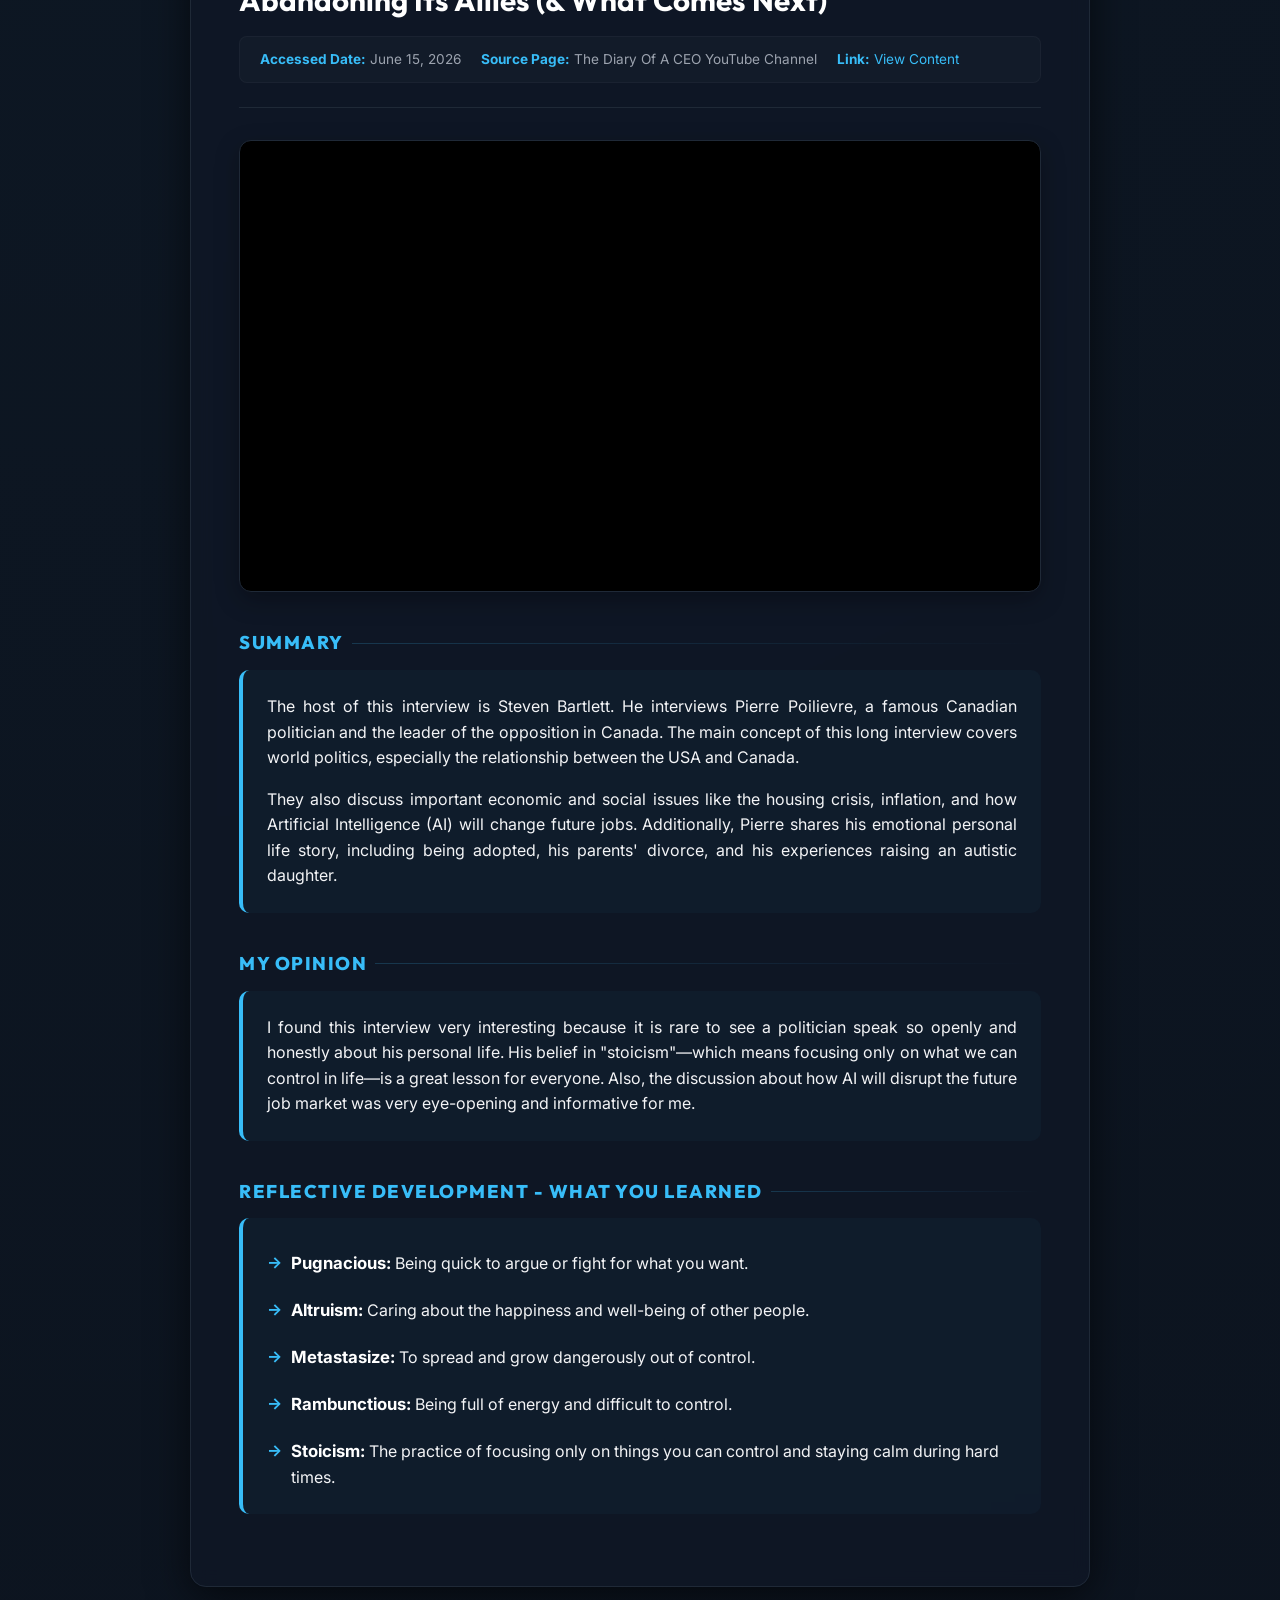
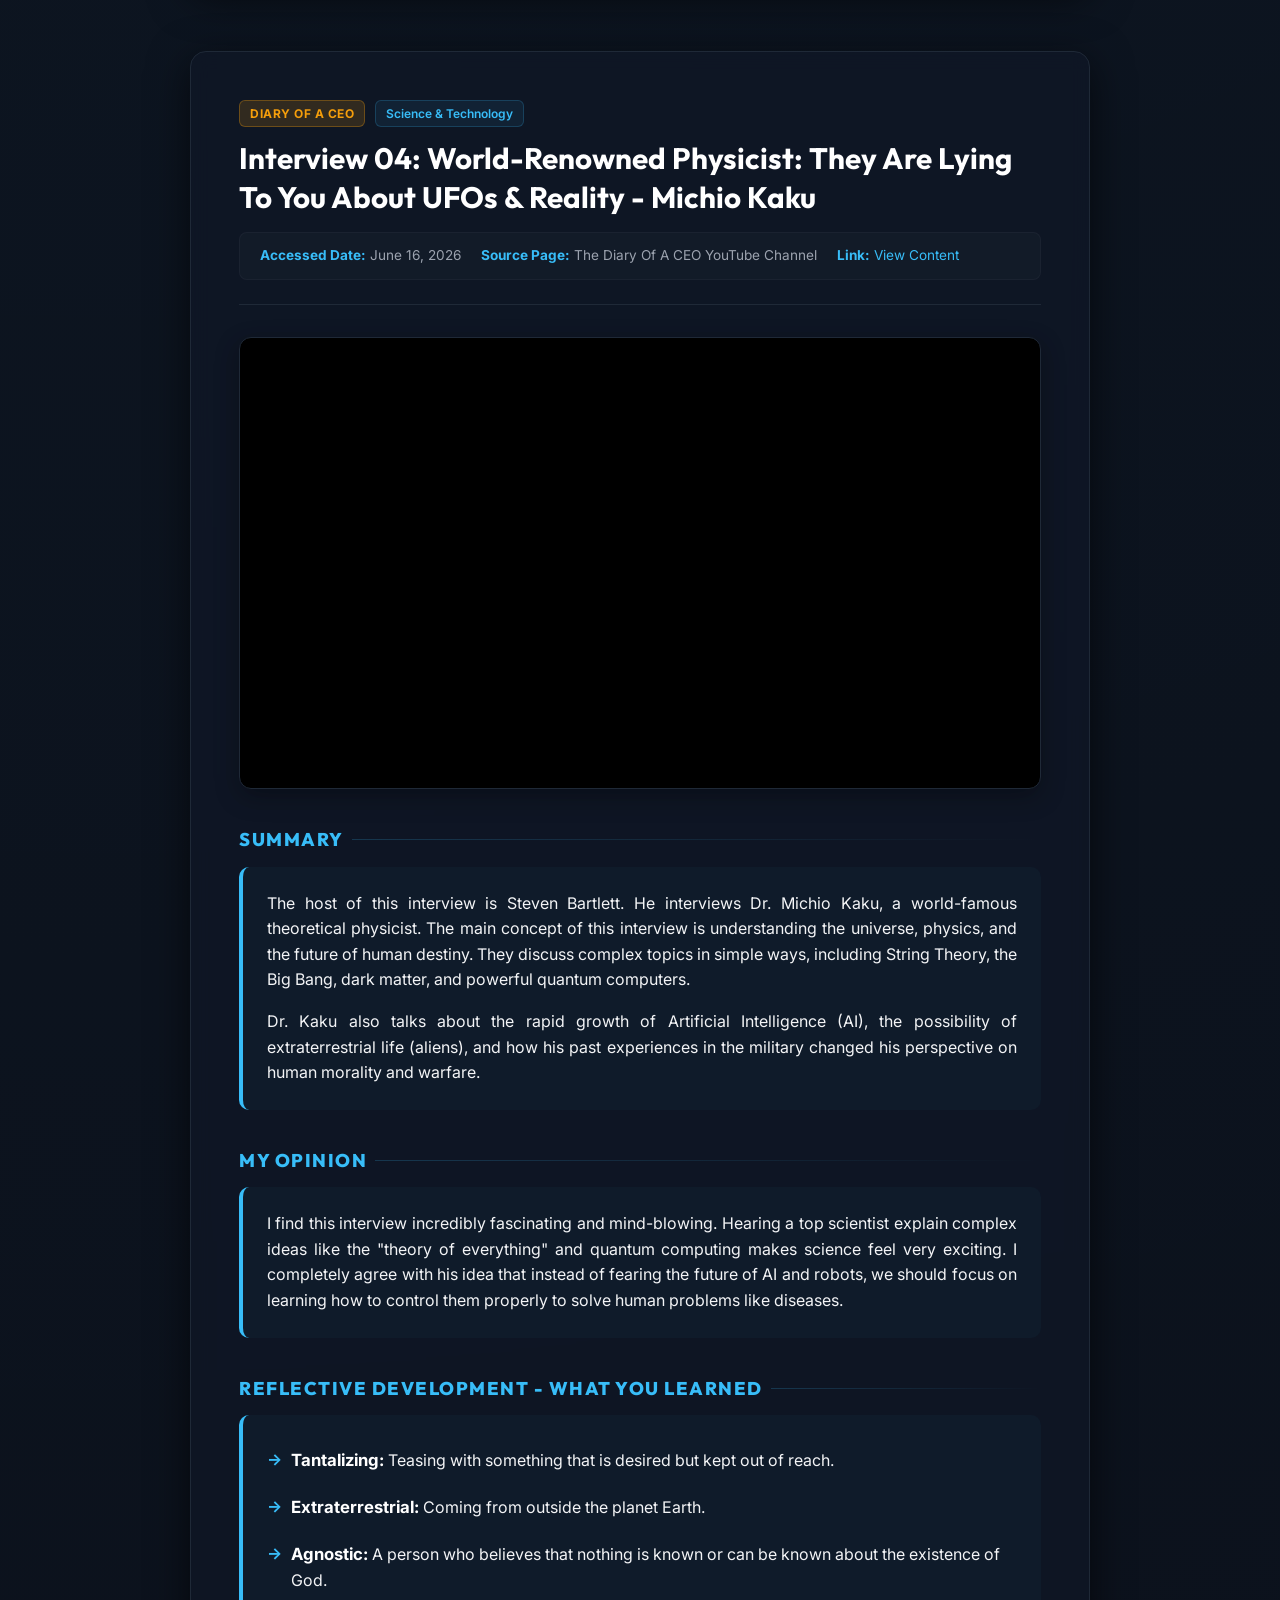
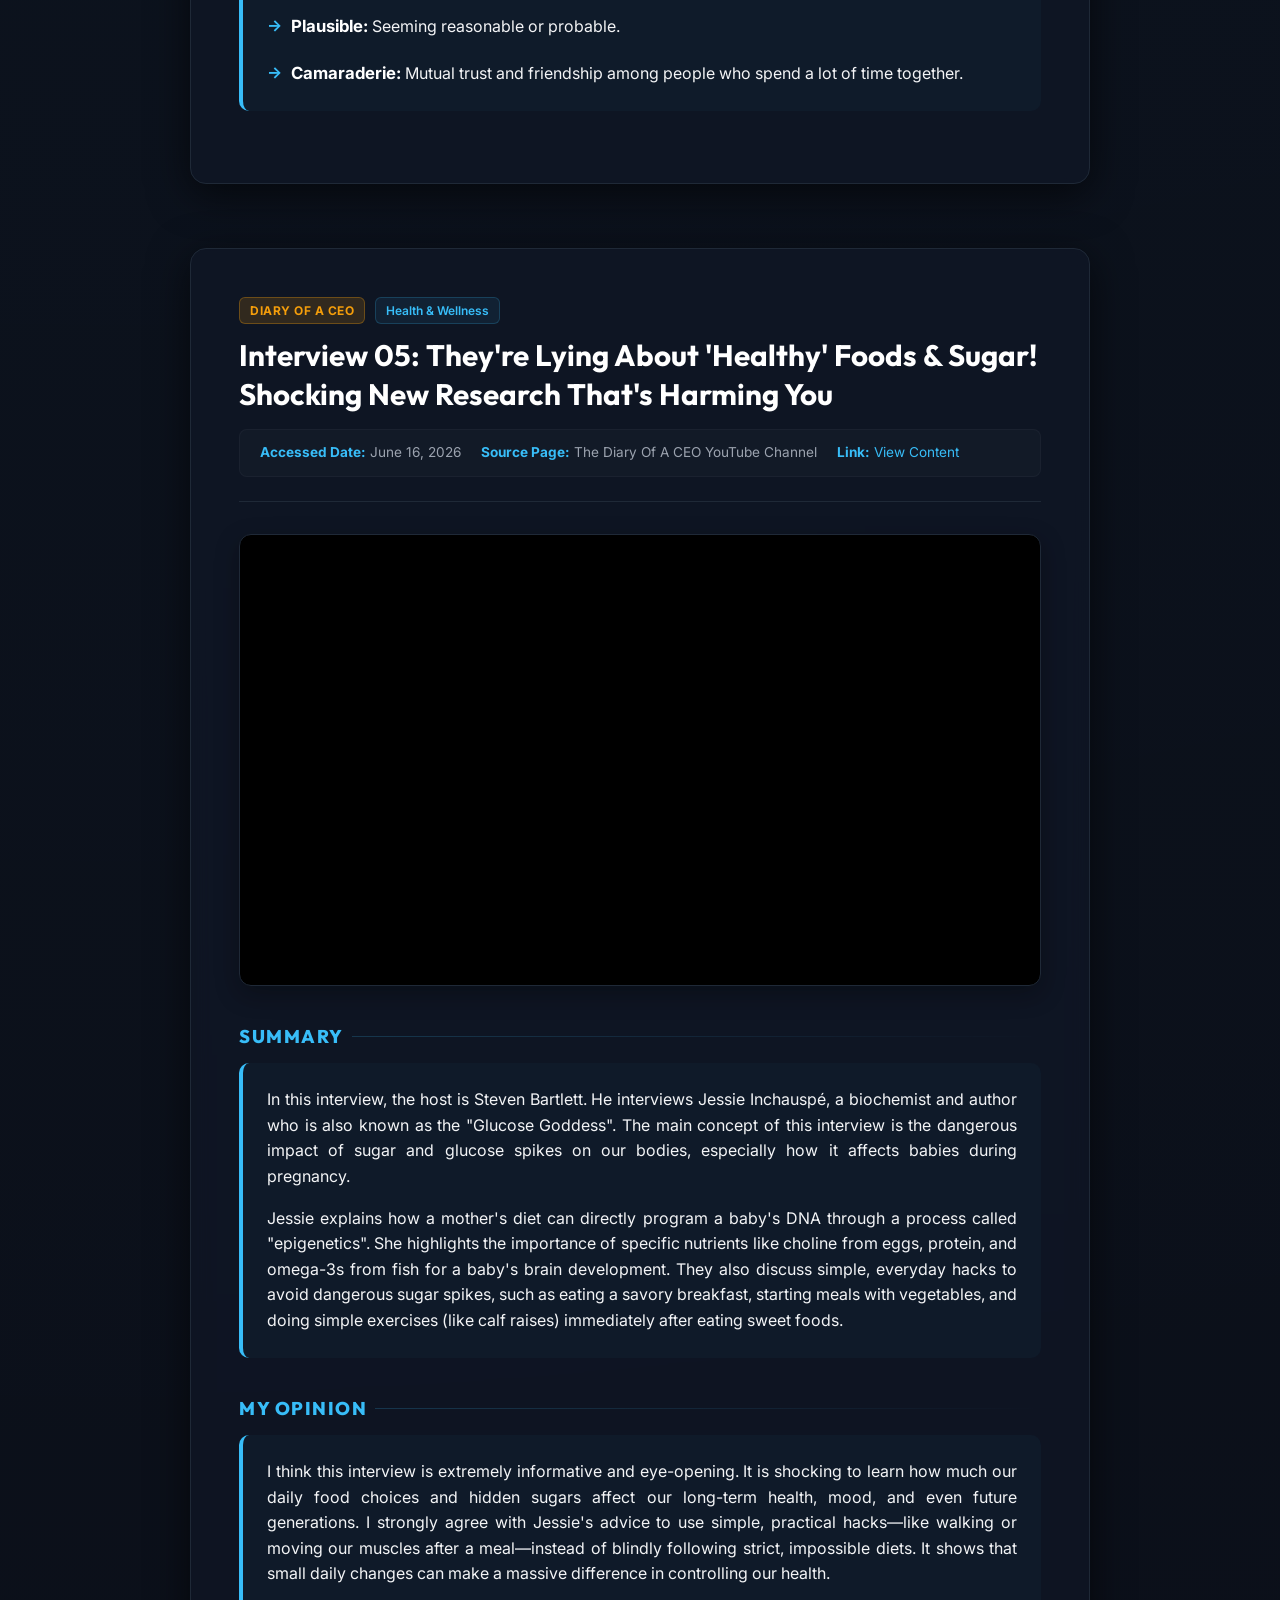
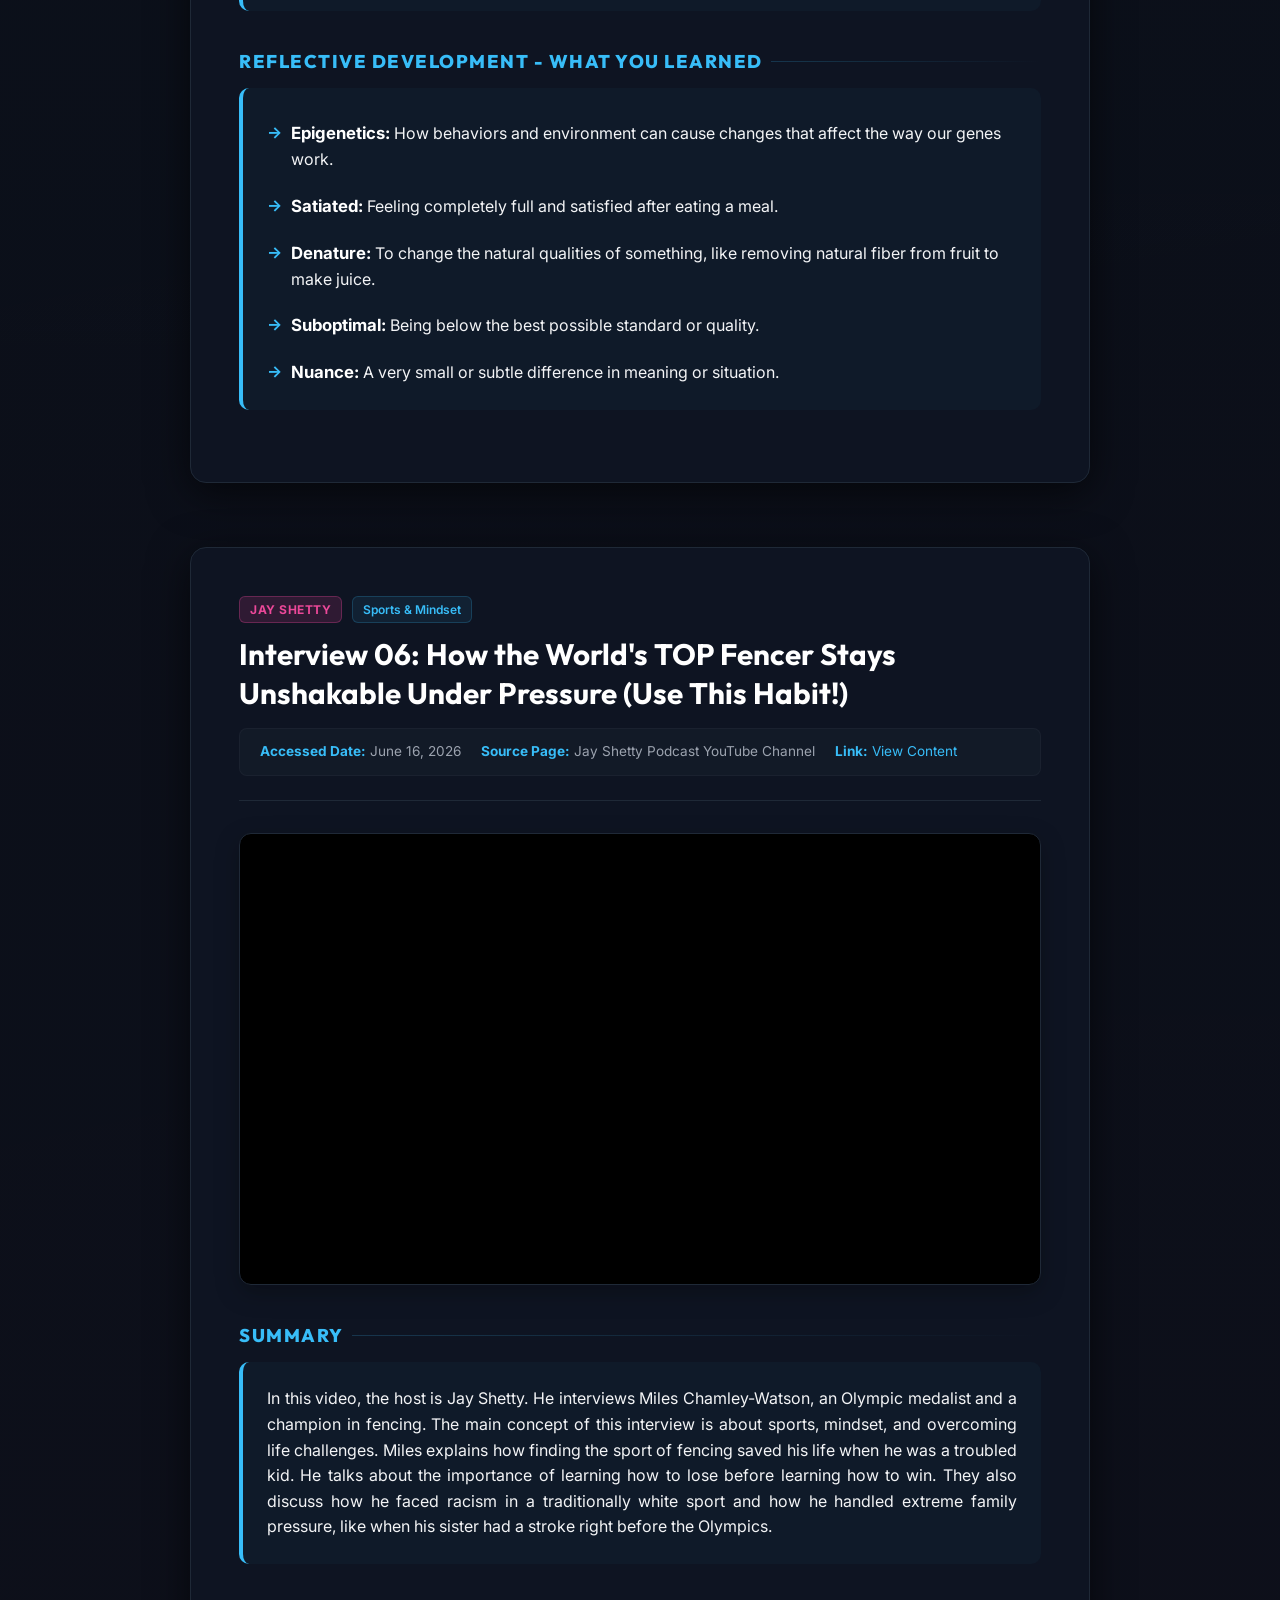
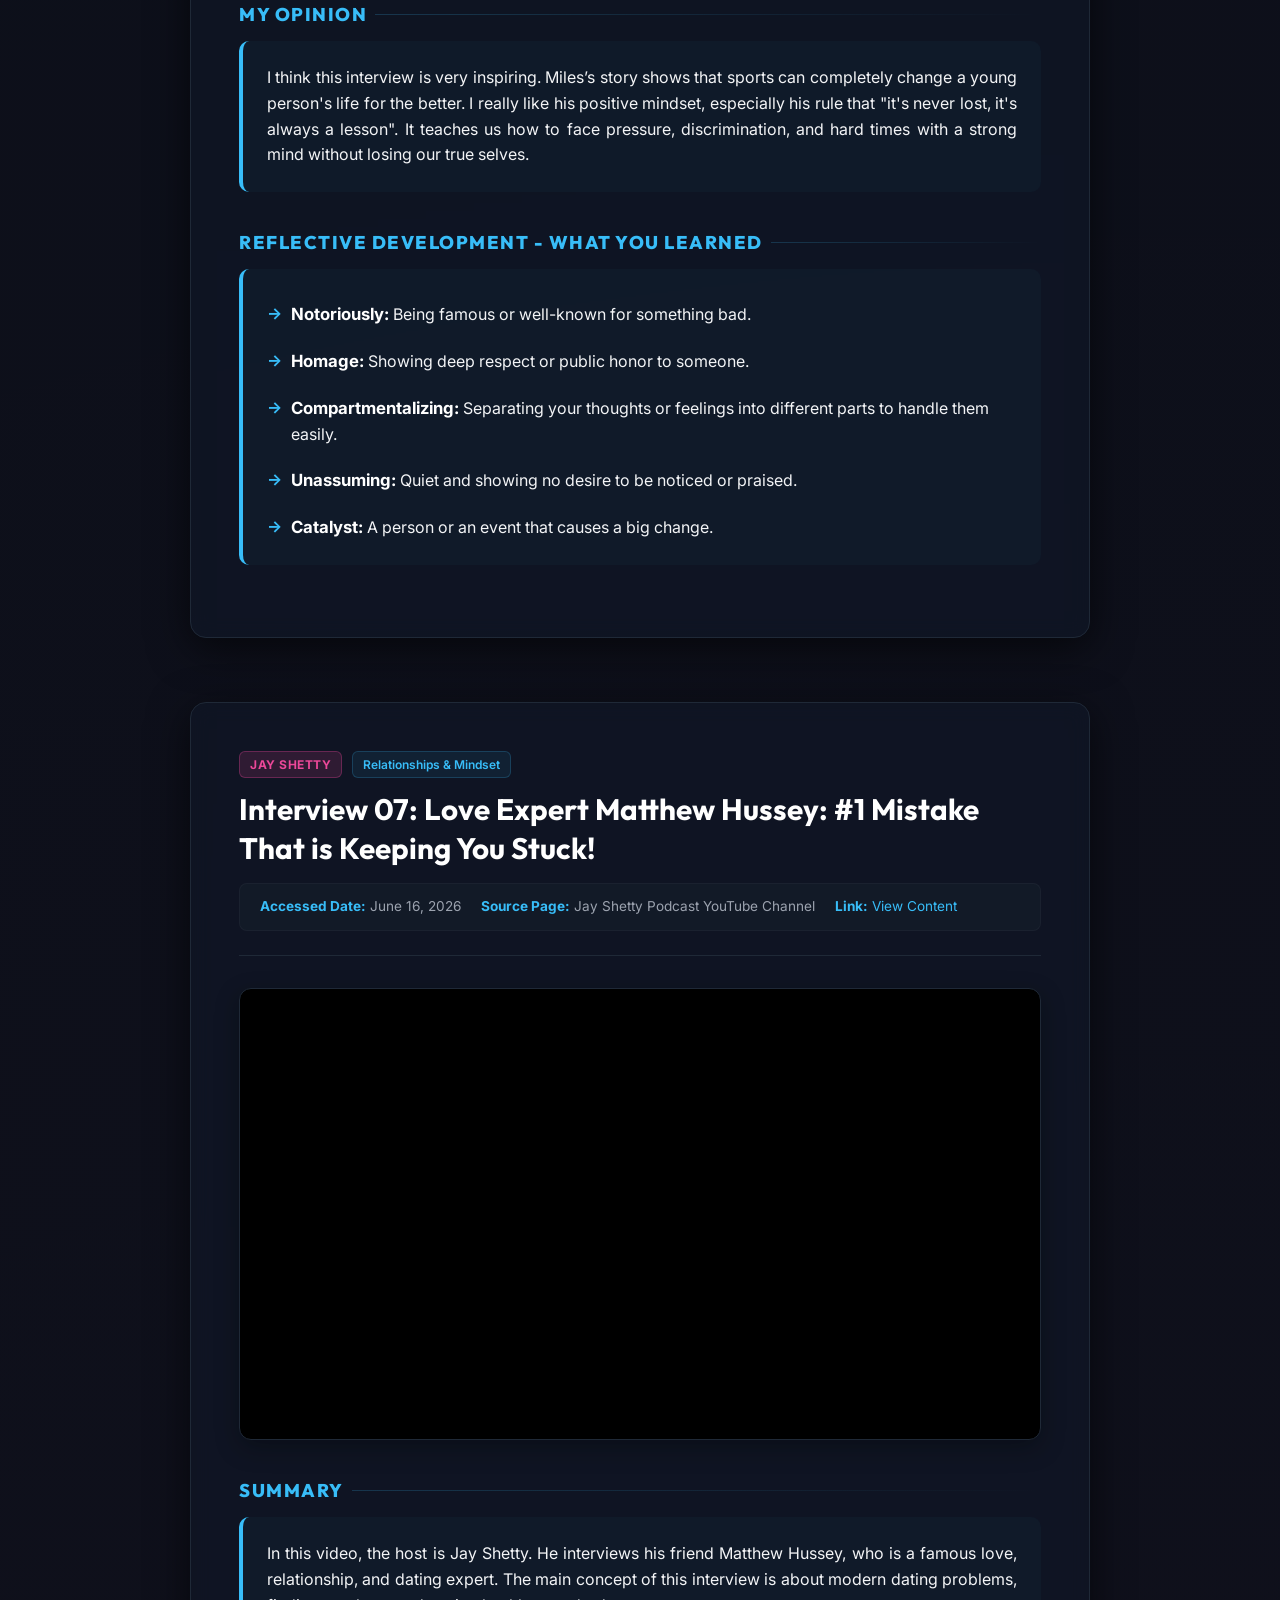
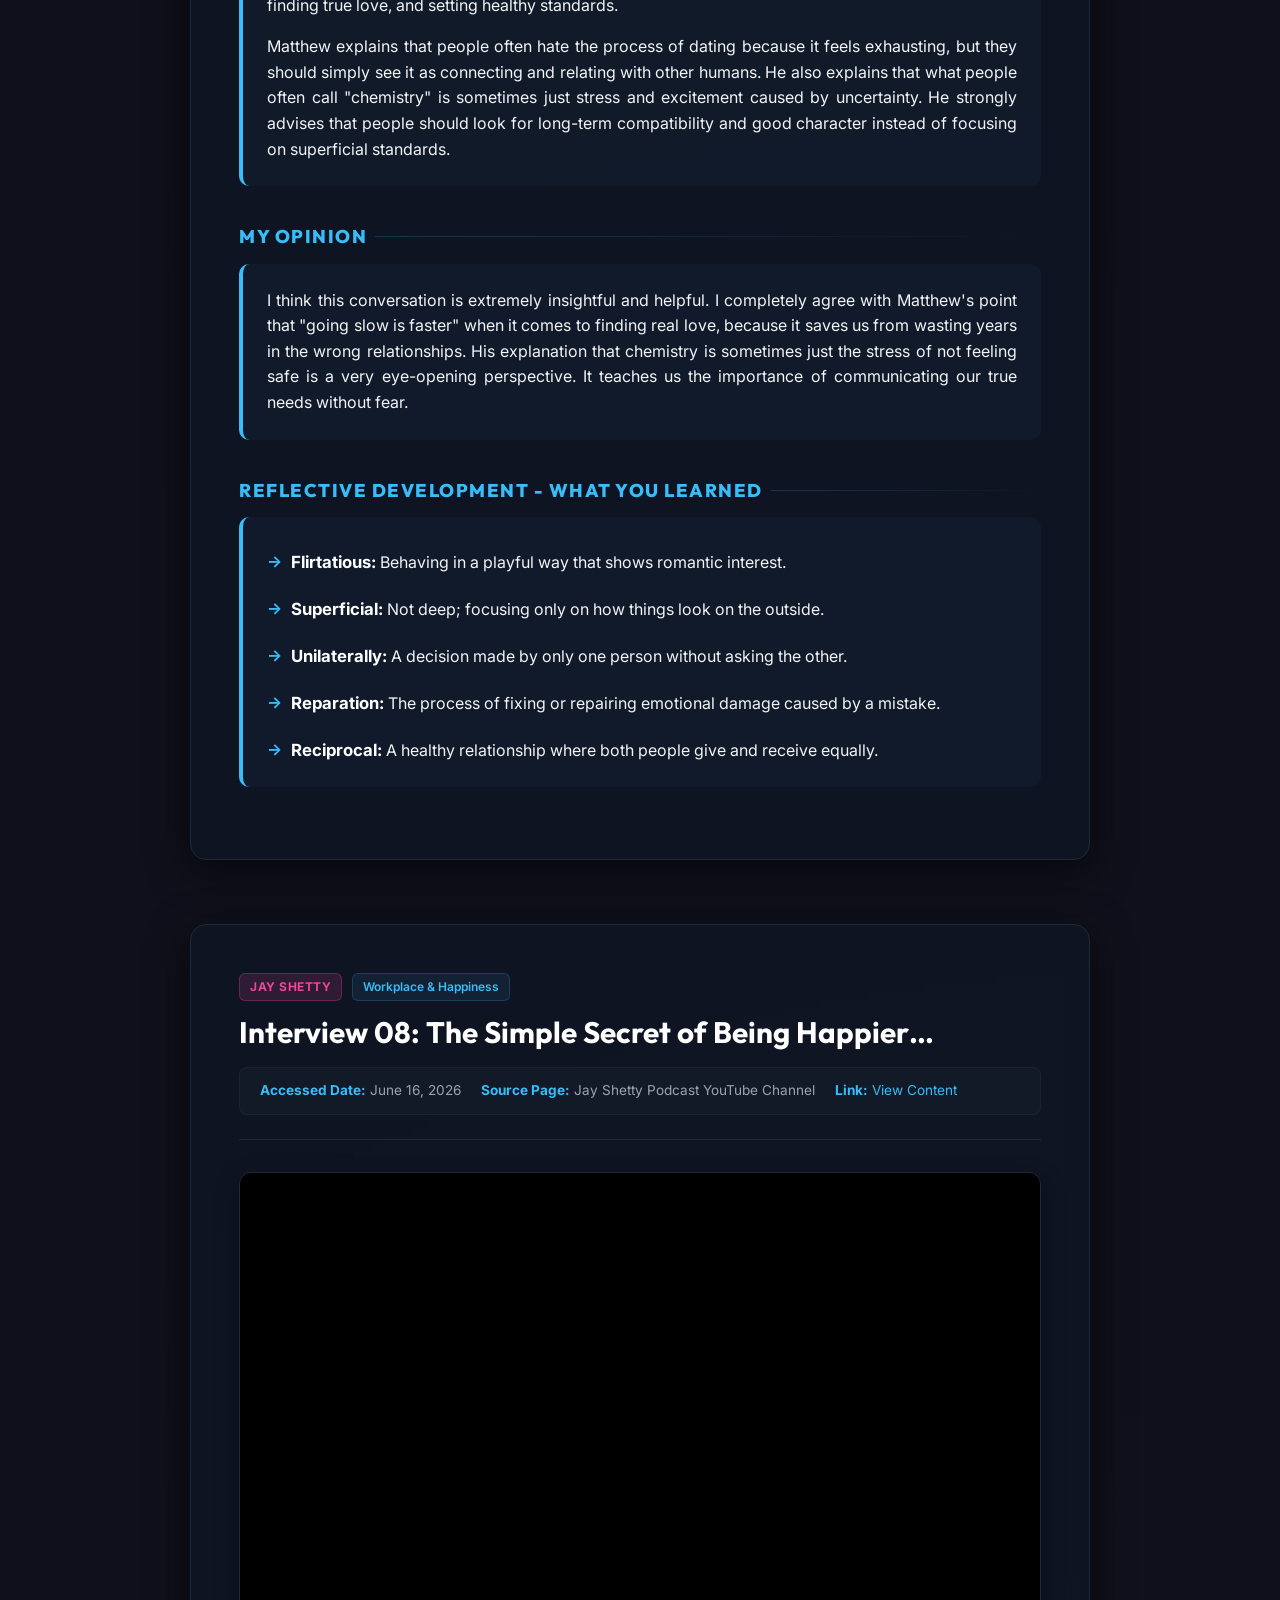
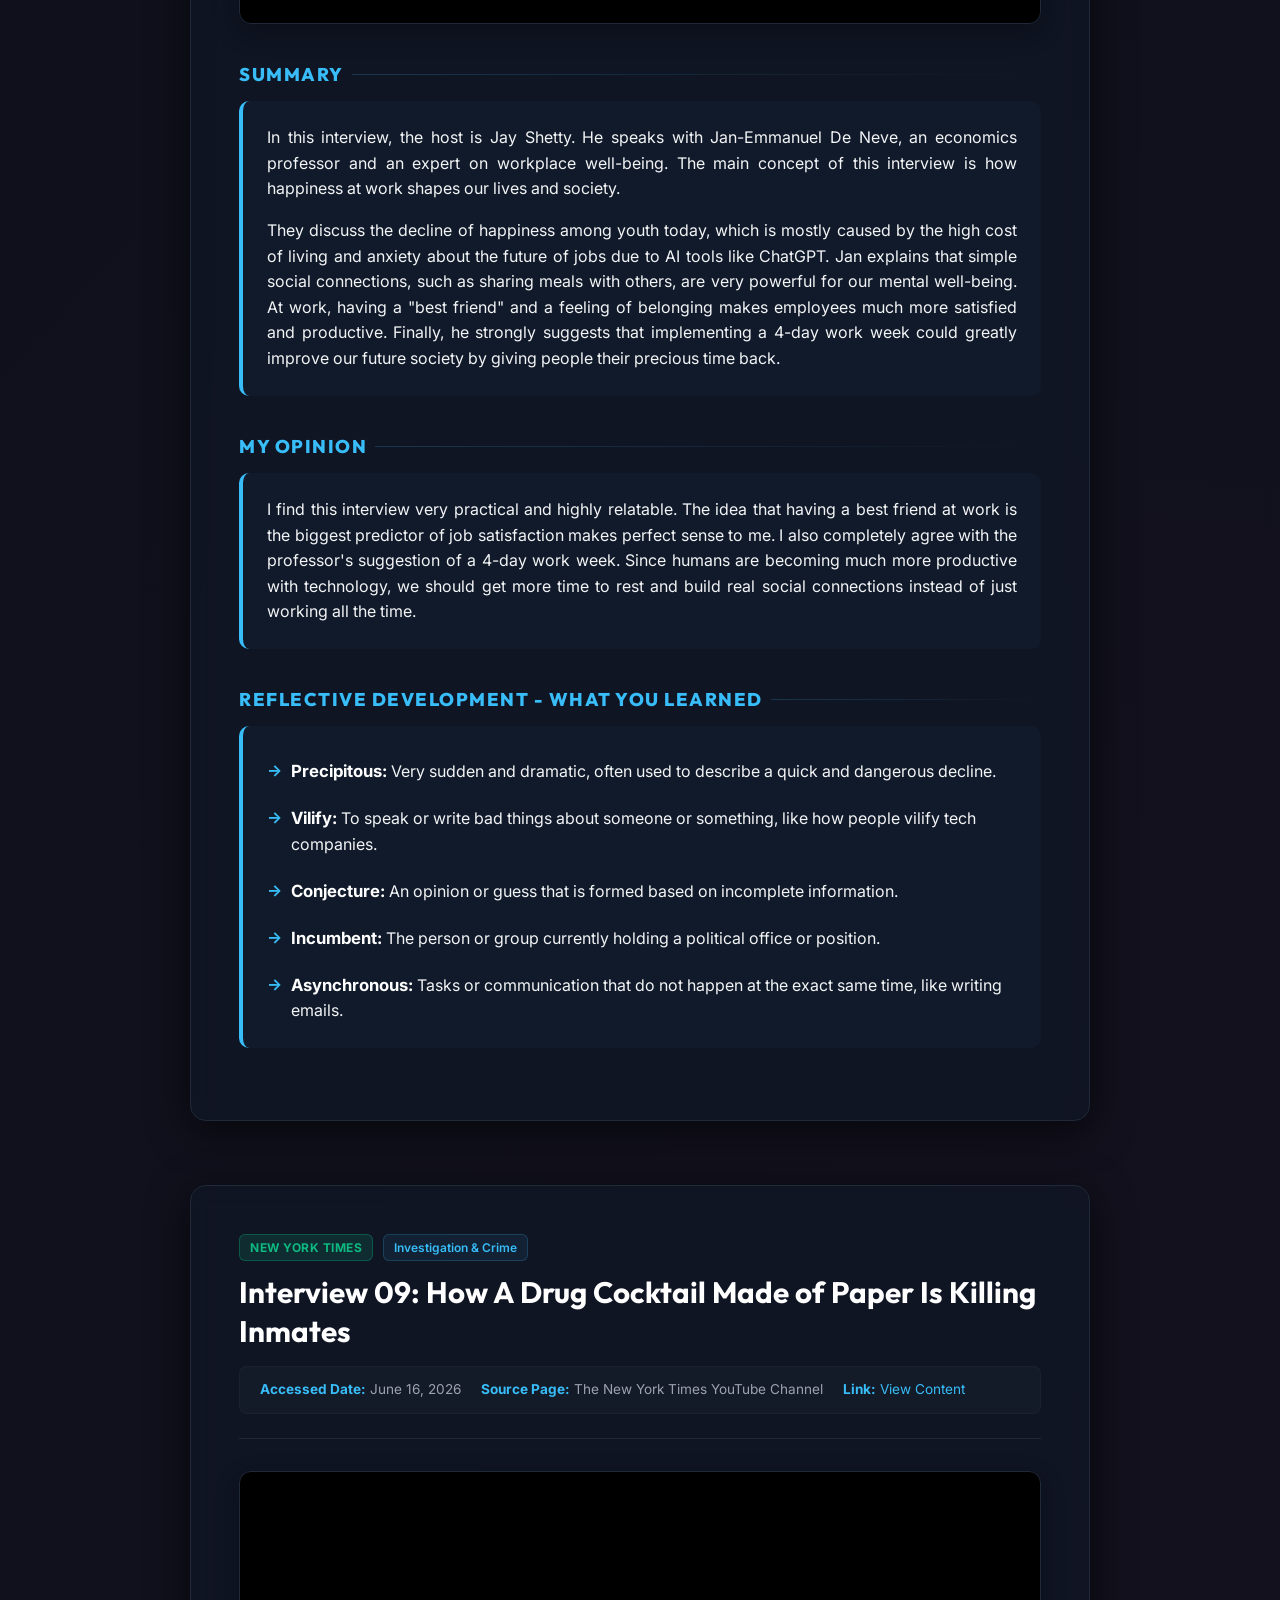
==== commit 4aae5dd0: "feat: update navigation and add detailed interview entries for Dr. Michio Kaku and Jessie Inchauspé" ====
--- a/index.html
+++ b/index.html
@@ -512,33 +512,38 @@
                 </a>
                 <a href="#interview-04" class="nav-card">
                     <span class="nav-num">Interview 04</span>
+                    <span class="nav-name">Dr. Michio Kaku</span>
+                    <span class="nav-badge" style="background: rgba(245, 158, 11, 0.15); color: var(--color-doac);">DOAC</span>
+                </a>
+                <a href="#interview-05" class="nav-card">
+                    <span class="nav-num">Interview 05</span>
+                    <span class="nav-name">Jessie Inchauspé</span>
+                    <span class="nav-badge" style="background: rgba(245, 158, 11, 0.15); color: var(--color-doac);">DOAC</span>
+                </a>
+                <a href="#interview-06" class="nav-card">
+                    <span class="nav-num">Interview 06</span>
                     <span class="nav-name">Miles Chamley-Watson</span>
                     <span class="nav-badge" style="background: rgba(236, 72, 153, 0.15); color: var(--color-shetty);">Jay Shetty</span>
                 </a>
-                <a href="#interview-05" class="nav-card">
-                    <span class="nav-num">Interview 05</span>
+                <a href="#interview-07" class="nav-card">
+                    <span class="nav-num">Interview 07</span>
                     <span class="nav-name">Matthew Hussey</span>
                     <span class="nav-badge" style="background: rgba(236, 72, 153, 0.15); color: var(--color-shetty);">Jay Shetty</span>
                 </a>
-                <a href="#interview-06" class="nav-card">
-                    <span class="nav-num">Interview 06</span>
+                <a href="#interview-08" class="nav-card">
+                    <span class="nav-num">Interview 08</span>
+                    <span class="nav-name">Jan-Emmanuel De Neve</span>
+                    <span class="nav-badge" style="background: rgba(236, 72, 153, 0.15); color: var(--color-shetty);">Jay Shetty</span>
+                </a>
+                <a href="#interview-09" class="nav-card">
+                    <span class="nav-num">Interview 09</span>
                     <span class="nav-name">Azam Ahmed</span>
                     <span class="nav-badge" style="background: rgba(16, 185, 129, 0.15); color: var(--color-nyt);">NYT</span>
                 </a>
-                <a href="#interview-07" class="nav-card">
-                    <span class="nav-num">Interview 07</span>
+                <a href="#interview-10" class="nav-card">
+                    <span class="nav-num">Interview 10</span>
                     <span class="nav-name">Steven Spielberg</span>
                     <span class="nav-badge" style="background: rgba(16, 185, 129, 0.15); color: var(--color-nyt);">NYT</span>
-                </a>
-                <a href="#interview-08" class="nav-card">
-                    <span class="nav-num">Interview 08</span>
-                    <span class="nav-name">Dr. Michio Kaku</span>
-                    <span class="nav-badge" style="background: rgba(245, 158, 11, 0.15); color: var(--color-doac);">DOAC</span>
-                </a>
-                <a href="#interview-09" class="nav-card">
-                    <span class="nav-num">Interview 09</span>
-                    <span class="nav-name">Jessie Inchauspé</span>
-                    <span class="nav-badge" style="background: rgba(245, 158, 11, 0.15); color: var(--color-doac);">DOAC</span>
                 </a>
             </div>
         </section>
@@ -671,10 +676,90 @@
             <article class="portfolio-item" id="interview-04">
                 <div class="item-header">
                     <div class="badge-row">
+                        <span class="badge-channel doac">Diary of a CEO</span>
+                        <span class="badge-topic">Science & Technology</span>
+                    </div>
+                    <h2 class="item-title">Interview 04: World-Renowned Physicist: They Are Lying To You About UFOs & Reality - Michio Kaku</h2>
+                    <div class="item-meta">
+                        <span><strong>Accessed Date:</strong> June 16, 2026</span>
+                        <span><strong>Source Page:</strong> The Diary Of A CEO YouTube Channel</span>
+                        <span><strong>Link:</strong> <a href="https://www.youtube.com/watch?v=opB7_JXL0LA" target="_blank" style="color: var(--accent-color); text-decoration: none;">View Content</a></span>
+                    </div>
+                </div>
+                <div class="media-container">
+                    <iframe src="https://www.youtube.com/embed/opB7_JXL0LA" title="World-Renowned Physicist: They Are Lying To You About UFOs & Reality - Michio Kaku" allow="accelerometer; autoplay; clipboard-write; encrypted-media; gyroscope; picture-in-picture; web-share" allowfullscreen loading="lazy"></iframe>
+                </div>
+                <div class="section-title">Summary</div>
+                <div class="section-content">
+                    <p>The host of this interview is Steven Bartlett. He interviews Dr. Michio Kaku, a world-famous theoretical physicist. The main concept of this interview is understanding the universe, physics, and the future of human destiny. They discuss complex topics in simple ways, including String Theory, the Big Bang, dark matter, and powerful quantum computers.</p>
+                    <p>Dr. Kaku also talks about the rapid growth of Artificial Intelligence (AI), the possibility of extraterrestrial life (aliens), and how his past experiences in the military changed his perspective on human morality and warfare.</p>
+                </div>
+                <div class="section-title">My Opinion</div>
+                <div class="section-content">
+                    <p>I find this interview incredibly fascinating and mind-blowing. Hearing a top scientist explain complex ideas like the "theory of everything" and quantum computing makes science feel very exciting. I completely agree with his idea that instead of fearing the future of AI and robots, we should focus on learning how to control them properly to solve human problems like diseases.</p>
+                </div>
+                <div class="section-title">Reflective Development - What You Learned</div>
+                <div class="section-content">
+                    <ul class="vocabulary-list">
+                        <li><strong>Tantalizing:</strong> Teasing with something that is desired but kept out of reach.</li>
+                        <li><strong>Extraterrestrial:</strong> Coming from outside the planet Earth.</li>
+                        <li><strong>Agnostic:</strong> A person who believes that nothing is known or can be known about the existence of God.</li>
+                        <li><strong>Plausible:</strong> Seeming reasonable or probable.</li>
+                        <li><strong>Camaraderie:</strong> Mutual trust and friendship among people who spend a lot of time together.</li>
+                    </ul>
+                </div>
+            </article>
+
+            <!-- ========================================== -->
+            <!-- INTERVIEW CARD 05                          -->
+            <!-- ========================================== -->
+            <article class="portfolio-item" id="interview-05">
+                <div class="item-header">
+                    <div class="badge-row">
+                        <span class="badge-channel doac">Diary of a CEO</span>
+                        <span class="badge-topic">Health & Wellness</span>
+                    </div>
+                    <h2 class="item-title">Interview 05: They're Lying About 'Healthy' Foods & Sugar! Shocking New Research That's Harming You</h2>
+                    <div class="item-meta">
+                        <span><strong>Accessed Date:</strong> June 16, 2026</span>
+                        <span><strong>Source Page:</strong> The Diary Of A CEO YouTube Channel</span>
+                        <span><strong>Link:</strong> <a href="https://www.youtube.com/watch?v=Xm_PHZXGe-w" target="_blank" style="color: var(--accent-color); text-decoration: none;">View Content</a></span>
+                    </div>
+                </div>
+                <div class="media-container">
+                    <iframe src="https://www.youtube.com/embed/Xm_PHZXGe-w" title="They're Lying About 'Healthy' Foods & Sugar! Shocking New Research That's Harming You" allow="accelerometer; autoplay; clipboard-write; encrypted-media; gyroscope; picture-in-picture; web-share" allowfullscreen loading="lazy"></iframe>
+                </div>
+                <div class="section-title">Summary</div>
+                <div class="section-content">
+                    <p>In this interview, the host is Steven Bartlett. He interviews Jessie Inchauspé, a biochemist and author who is also known as the "Glucose Goddess". The main concept of this interview is the dangerous impact of sugar and glucose spikes on our bodies, especially how it affects babies during pregnancy.</p>
+                    <p>Jessie explains how a mother's diet can directly program a baby's DNA through a process called "epigenetics". She highlights the importance of specific nutrients like choline from eggs, protein, and omega-3s from fish for a baby's brain development. They also discuss simple, everyday hacks to avoid dangerous sugar spikes, such as eating a savory breakfast, starting meals with vegetables, and doing simple exercises (like calf raises) immediately after eating sweet foods.</p>
+                </div>
+                <div class="section-title">My Opinion</div>
+                <div class="section-content">
+                    <p>I think this interview is extremely informative and eye-opening. It is shocking to learn how much our daily food choices and hidden sugars affect our long-term health, mood, and even future generations. I strongly agree with Jessie's advice to use simple, practical hacks—like walking or moving our muscles after a meal—instead of blindly following strict, impossible diets. It shows that small daily changes can make a massive difference in controlling our health.</p>
+                </div>
+                <div class="section-title">Reflective Development - What You Learned</div>
+                <div class="section-content">
+                    <ul class="vocabulary-list">
+                        <li><strong>Epigenetics:</strong> How behaviors and environment can cause changes that affect the way our genes work.</li>
+                        <li><strong>Satiated:</strong> Feeling completely full and satisfied after eating a meal.</li>
+                        <li><strong>Denature:</strong> To change the natural qualities of something, like removing natural fiber from fruit to make juice.</li>
+                        <li><strong>Suboptimal:</strong> Being below the best possible standard or quality.</li>
+                        <li><strong>Nuance:</strong> A very small or subtle difference in meaning or situation.</li>
+                    </ul>
+                </div>
+            </article>
+
+            <!-- ========================================== -->
+            <!-- INTERVIEW CARD 06                          -->
+            <!-- ========================================== -->
+            <article class="portfolio-item" id="interview-06">
+                <div class="item-header">
+                    <div class="badge-row">
                         <span class="badge-channel shetty">Jay Shetty</span>
                         <span class="badge-topic">Sports & Mindset</span>
                     </div>
-                    <h2 class="item-title">Interview 04: How the World's TOP Fencer Stays Unshakable Under Pressure (Use This Habit!)</h2>
+                    <h2 class="item-title">Interview 06: How the World's TOP Fencer Stays Unshakable Under Pressure (Use This Habit!)</h2>
                     <div class="item-meta">
                         <span><strong>Accessed Date:</strong> June 16, 2026</span>
                         <span><strong>Source Page:</strong> Jay Shetty Podcast YouTube Channel</span>
@@ -686,8 +771,7 @@
                 </div>
                 <div class="section-title">Summary</div>
                 <div class="section-content">
-                    <p>In this video, the host is Jay Shetty. He interviews Miles Chamley-Watson, an Olympic medalist and a champion in fencing. The main concept of this interview is about sports, mindset, and overcoming life challenges. Miles explains how finding the sport of fencing saved his life when he was a troubled kid.</p>
-                    <p>He talks about the importance of learning how to lose before learning how to win. They also discuss how he faced racism in a traditionally white sport and how he handled extreme family pressure, like when his sister had a stroke right before the Olympics.</p>
+                    <p>In this video, the host is Jay Shetty. He interviews Miles Chamley-Watson, an Olympic medalist and a champion in fencing. The main concept of this interview is about sports, mindset, and overcoming life challenges. Miles explains how finding the sport of fencing saved his life when he was a troubled kid. He talks about the importance of learning how to lose before learning how to win. They also discuss how he faced racism in a traditionally white sport and how he handled extreme family pressure, like when his sister had a stroke right before the Olympics.</p>
                 </div>
                 <div class="section-title">My Opinion</div>
                 <div class="section-content">
@@ -706,15 +790,15 @@
             </article>
 
             <!-- ========================================== -->
-            <!-- INTERVIEW CARD 05                          -->
-            <!-- ========================================== -->
-            <article class="portfolio-item" id="interview-05">
+            <!-- INTERVIEW CARD 07                          -->
+            <!-- ========================================== -->
+            <article class="portfolio-item" id="interview-07">
                 <div class="item-header">
                     <div class="badge-row">
                         <span class="badge-channel shetty">Jay Shetty</span>
                         <span class="badge-topic">Relationships & Mindset</span>
                     </div>
-                    <h2 class="item-title">Interview 05: Love Expert Matthew Hussey: #1 Mistake That is Keeping You Stuck!</h2>
+                    <h2 class="item-title">Interview 07: Love Expert Matthew Hussey: #1 Mistake That is Keeping You Stuck!</h2>
                     <div class="item-meta">
                         <span><strong>Accessed Date:</strong> June 16, 2026</span>
                         <span><strong>Source Page:</strong> Jay Shetty Podcast YouTube Channel</span>
@@ -746,15 +830,55 @@
             </article>
 
             <!-- ========================================== -->
-            <!-- INTERVIEW CARD 06                          -->
-            <!-- ========================================== -->
-            <article class="portfolio-item" id="interview-06">
+            <!-- INTERVIEW CARD 08                          -->
+            <!-- ========================================== -->
+            <article class="portfolio-item" id="interview-08">
+                <div class="item-header">
+                    <div class="badge-row">
+                        <span class="badge-channel shetty">Jay Shetty</span>
+                        <span class="badge-topic">Workplace & Happiness</span>
+                    </div>
+                    <h2 class="item-title">Interview 08: The Simple Secret of Being Happier…</h2>
+                    <div class="item-meta">
+                        <span><strong>Accessed Date:</strong> June 16, 2026</span>
+                        <span><strong>Source Page:</strong> Jay Shetty Podcast YouTube Channel</span>
+                        <span><strong>Link:</strong> <a href="https://www.youtube.com/watch?v=IzTQs8Fa2FE" target="_blank" style="color: var(--accent-color); text-decoration: none;">View Content</a></span>
+                    </div>
+                </div>
+                <div class="media-container">
+                    <iframe src="https://www.youtube.com/embed/IzTQs8Fa2FE" title="The Simple Secret of Being Happier…" allow="accelerometer; autoplay; clipboard-write; encrypted-media; gyroscope; picture-in-picture; web-share" allowfullscreen loading="lazy"></iframe>
+                </div>
+                <div class="section-title">Summary</div>
+                <div class="section-content">
+                    <p>In this interview, the host is Jay Shetty. He speaks with Jan-Emmanuel De Neve, an economics professor and an expert on workplace well-being. The main concept of this interview is how happiness at work shapes our lives and society.</p>
+                    <p>They discuss the decline of happiness among youth today, which is mostly caused by the high cost of living and anxiety about the future of jobs due to AI tools like ChatGPT. Jan explains that simple social connections, such as sharing meals with others, are very powerful for our mental well-being. At work, having a "best friend" and a feeling of belonging makes employees much more satisfied and productive. Finally, he strongly suggests that implementing a 4-day work week could greatly improve our future society by giving people their precious time back.</p>
+                </div>
+                <div class="section-title">My Opinion</div>
+                <div class="section-content">
+                    <p>I find this interview very practical and highly relatable. The idea that having a best friend at work is the biggest predictor of job satisfaction makes perfect sense to me. I also completely agree with the professor's suggestion of a 4-day work week. Since humans are becoming much more productive with technology, we should get more time to rest and build real social connections instead of just working all the time.</p>
+                </div>
+                <div class="section-title">Reflective Development - What You Learned</div>
+                <div class="section-content">
+                    <ul class="vocabulary-list">
+                        <li><strong>Precipitous:</strong> Very sudden and dramatic, often used to describe a quick and dangerous decline.</li>
+                        <li><strong>Vilify:</strong> To speak or write bad things about someone or something, like how people vilify tech companies.</li>
+                        <li><strong>Conjecture:</strong> An opinion or guess that is formed based on incomplete information.</li>
+                        <li><strong>Incumbent:</strong> The person or group currently holding a political office or position.</li>
+                        <li><strong>Asynchronous:</strong> Tasks or communication that do not happen at the exact same time, like writing emails.</li>
+                    </ul>
+                </div>
+            </article>
+
+            <!-- ========================================== -->
+            <!-- INTERVIEW CARD 09                          -->
+            <!-- ========================================== -->
+            <article class="portfolio-item" id="interview-09">
                 <div class="item-header">
                     <div class="badge-row">
                         <span class="badge-channel nyt">New York Times</span>
                         <span class="badge-topic">Investigation & Crime</span>
                     </div>
-                    <h2 class="item-title">Interview 06: How A Drug Cocktail Made of Paper Is Killing Inmates</h2>
+                    <h2 class="item-title">Interview 09: How A Drug Cocktail Made of Paper Is Killing Inmates</h2>
                     <div class="item-meta">
                         <span><strong>Accessed Date:</strong> June 16, 2026</span>
                         <span><strong>Source Page:</strong> The New York Times YouTube Channel</span>
@@ -787,15 +911,15 @@
             </article>
 
             <!-- ========================================== -->
-            <!-- INTERVIEW CARD 07                          -->
-            <!-- ========================================== -->
-            <article class="portfolio-item" id="interview-07">
+            <!-- INTERVIEW CARD 10                          -->
+            <!-- ========================================== -->
+            <article class="portfolio-item" id="interview-10">
                 <div class="item-header">
                     <div class="badge-row">
                         <span class="badge-channel nyt">New York Times</span>
                         <span class="badge-topic">Cinema & Society</span>
                     </div>
-                    <h2 class="item-title">Interview 07: Steven Spielberg on the Real Life Evidence That Inspired 'Disclosure Day'</h2>
+                    <h2 class="item-title">Interview 10: Steven Spielberg on the Real Life Evidence That Inspired 'Disclosure Day'</h2>
                     <div class="item-meta">
                         <span><strong>Accessed Date:</strong> June 16, 2026</span>
                         <span><strong>Source Page:</strong> The New York Times YouTube Channel</span>
@@ -825,86 +949,6 @@
                     </ul>
                 </div>
             </article>
-
-            <!-- ========================================== -->
-            <!-- INTERVIEW CARD 08                          -->
-            <!-- ========================================== -->
-            <article class="portfolio-item" id="interview-08">
-                <div class="item-header">
-                    <div class="badge-row">
-                        <span class="badge-channel doac">Diary of a CEO</span>
-                        <span class="badge-topic">Science & Technology</span>
-                    </div>
-                    <h2 class="item-title">Interview 08: World-Renowned Physicist: They Are Lying To You About UFOs & Reality - Michio Kaku</h2>
-                    <div class="item-meta">
-                        <span><strong>Accessed Date:</strong> June 16, 2026</span>
-                        <span><strong>Source Page:</strong> The Diary Of A CEO YouTube Channel</span>
-                        <span><strong>Link:</strong> <a href="https://www.youtube.com/watch?v=opB7_JXL0LA" target="_blank" style="color: var(--accent-color); text-decoration: none;">View Content</a></span>
-                    </div>
-                </div>
-                <div class="media-container">
-                    <iframe src="https://www.youtube.com/embed/opB7_JXL0LA" title="World-Renowned Physicist: They Are Lying To You About UFOs & Reality - Michio Kaku" allow="accelerometer; autoplay; clipboard-write; encrypted-media; gyroscope; picture-in-picture; web-share" allowfullscreen loading="lazy"></iframe>
-                </div>
-                <div class="section-title">Summary</div>
-                <div class="section-content">
-                    <p>The host of this interview is Steven Bartlett. He interviews Dr. Michio Kaku, a world-famous theoretical physicist. The main concept of this interview is understanding the universe, physics, and the future of human destiny. They discuss complex topics in simple ways, including String Theory, the Big Bang, dark matter, and powerful quantum computers.</p>
-                    <p>Dr. Kaku also talks about the rapid growth of Artificial Intelligence (AI), the possibility of extraterrestrial life (aliens), and how his past experiences in the military changed his perspective on human morality and warfare.</p>
-                </div>
-                <div class="section-title">My Opinion</div>
-                <div class="section-content">
-                    <p>I find this interview incredibly fascinating and mind-blowing. Hearing a top scientist explain complex ideas like the "theory of everything" and quantum computing makes science feel very exciting. I completely agree with his idea that instead of fearing the future of AI and robots, we should focus on learning how to control them properly to solve human problems like diseases.</p>
-                </div>
-                <div class="section-title">Reflective Development - What You Learned</div>
-                <div class="section-content">
-                    <ul class="vocabulary-list">
-                        <li><strong>Tantalizing:</strong> Teasing with something that is desired but kept out of reach.</li>
-                        <li><strong>Extraterrestrial:</strong> Coming from outside the planet Earth.</li>
-                        <li><strong>Agnostic:</strong> A person who believes that nothing is known or can be known about the existence of God.</li>
-                        <li><strong>Plausible:</strong> Seeming reasonable or probable.</li>
-                        <li><strong>Camaraderie:</strong> Mutual trust and friendship among people who spend a lot of time together.</li>
-                    </ul>
-                </div>
-            </article>
-
-            <!-- ========================================== -->
-            <!-- INTERVIEW CARD 09                          -->
-            <!-- ========================================== -->
-            <article class="portfolio-item" id="interview-09">
-                <div class="item-header">
-                    <div class="badge-row">
-                        <span class="badge-channel doac">Diary of a CEO</span>
-                        <span class="badge-topic">Health & Wellness</span>
-                    </div>
-                    <h2 class="item-title">Interview 09: They're Lying About 'Healthy' Foods & Sugar! Shocking New Research That's Harming You</h2>
-                    <div class="item-meta">
-                        <span><strong>Accessed Date:</strong> June 16, 2026</span>
-                        <span><strong>Source Page:</strong> The Diary Of A CEO YouTube Channel</span>
-                        <span><strong>Link:</strong> <a href="https://www.youtube.com/watch?v=Xm_PHZXGe-w" target="_blank" style="color: var(--accent-color); text-decoration: none;">View Content</a></span>
-                    </div>
-                </div>
-                <div class="media-container">
-                    <iframe src="https://www.youtube.com/embed/Xm_PHZXGe-w" title="They're Lying About 'Healthy' Foods & Sugar! Shocking New Research That's Harming You" allow="accelerometer; autoplay; clipboard-write; encrypted-media; gyroscope; picture-in-picture; web-share" allowfullscreen loading="lazy"></iframe>
-                </div>
-                <div class="section-title">Summary</div>
-                <div class="section-content">
-                    <p>In this interview, the host is Steven Bartlett. He interviews Jessie Inchauspé, a biochemist and author who is also known as the "Glucose Goddess". The main concept of this interview is the dangerous impact of sugar and glucose spikes on our bodies, especially how it affects babies during pregnancy.</p>
-                    <p>Jessie explains how a mother's diet can directly program a baby's DNA through a process called "epigenetics". She highlights the importance of specific nutrients like choline from eggs, protein, and omega-3s from fish for a baby's brain development. They also discuss simple, everyday hacks to avoid dangerous sugar spikes, such as eating a savory breakfast, starting meals with vegetables, and doing simple exercises (like calf raises) immediately after eating sweet foods.</p>
-                </div>
-                <div class="section-title">My Opinion</div>
-                <div class="section-content">
-                    <p>I think this interview is extremely informative and eye-opening. It is shocking to learn how much our daily food choices and hidden sugars affect our long-term health, mood, and even future generations. I strongly agree with Jessie's advice to use simple, practical hacks—like walking or moving our muscles after a meal—instead of blindly following strict, impossible diets. It shows that small daily changes can make a massive difference in controlling our health.</p>
-                </div>
-                <div class="section-title">Reflective Development - What You Learned</div>
-                <div class="section-content">
-                    <ul class="vocabulary-list">
-                        <li><strong>Epigenetics:</strong> How behaviors and environment can cause changes that affect the way our genes work.</li>
-                        <li><strong>Satiated:</strong> Feeling completely full and satisfied after eating a meal.</li>
-                        <li><strong>Denature:</strong> To change the natural qualities of something, like removing natural fiber from fruit to make juice.</li>
-                        <li><strong>Suboptimal:</strong> Being below the best possible standard or quality.</li>
-                        <li><strong>Nuance:</strong> A very small or subtle difference in meaning or situation.</li>
-                    </ul>
-                </div>
-            </article>
         </div>
 
     </main>
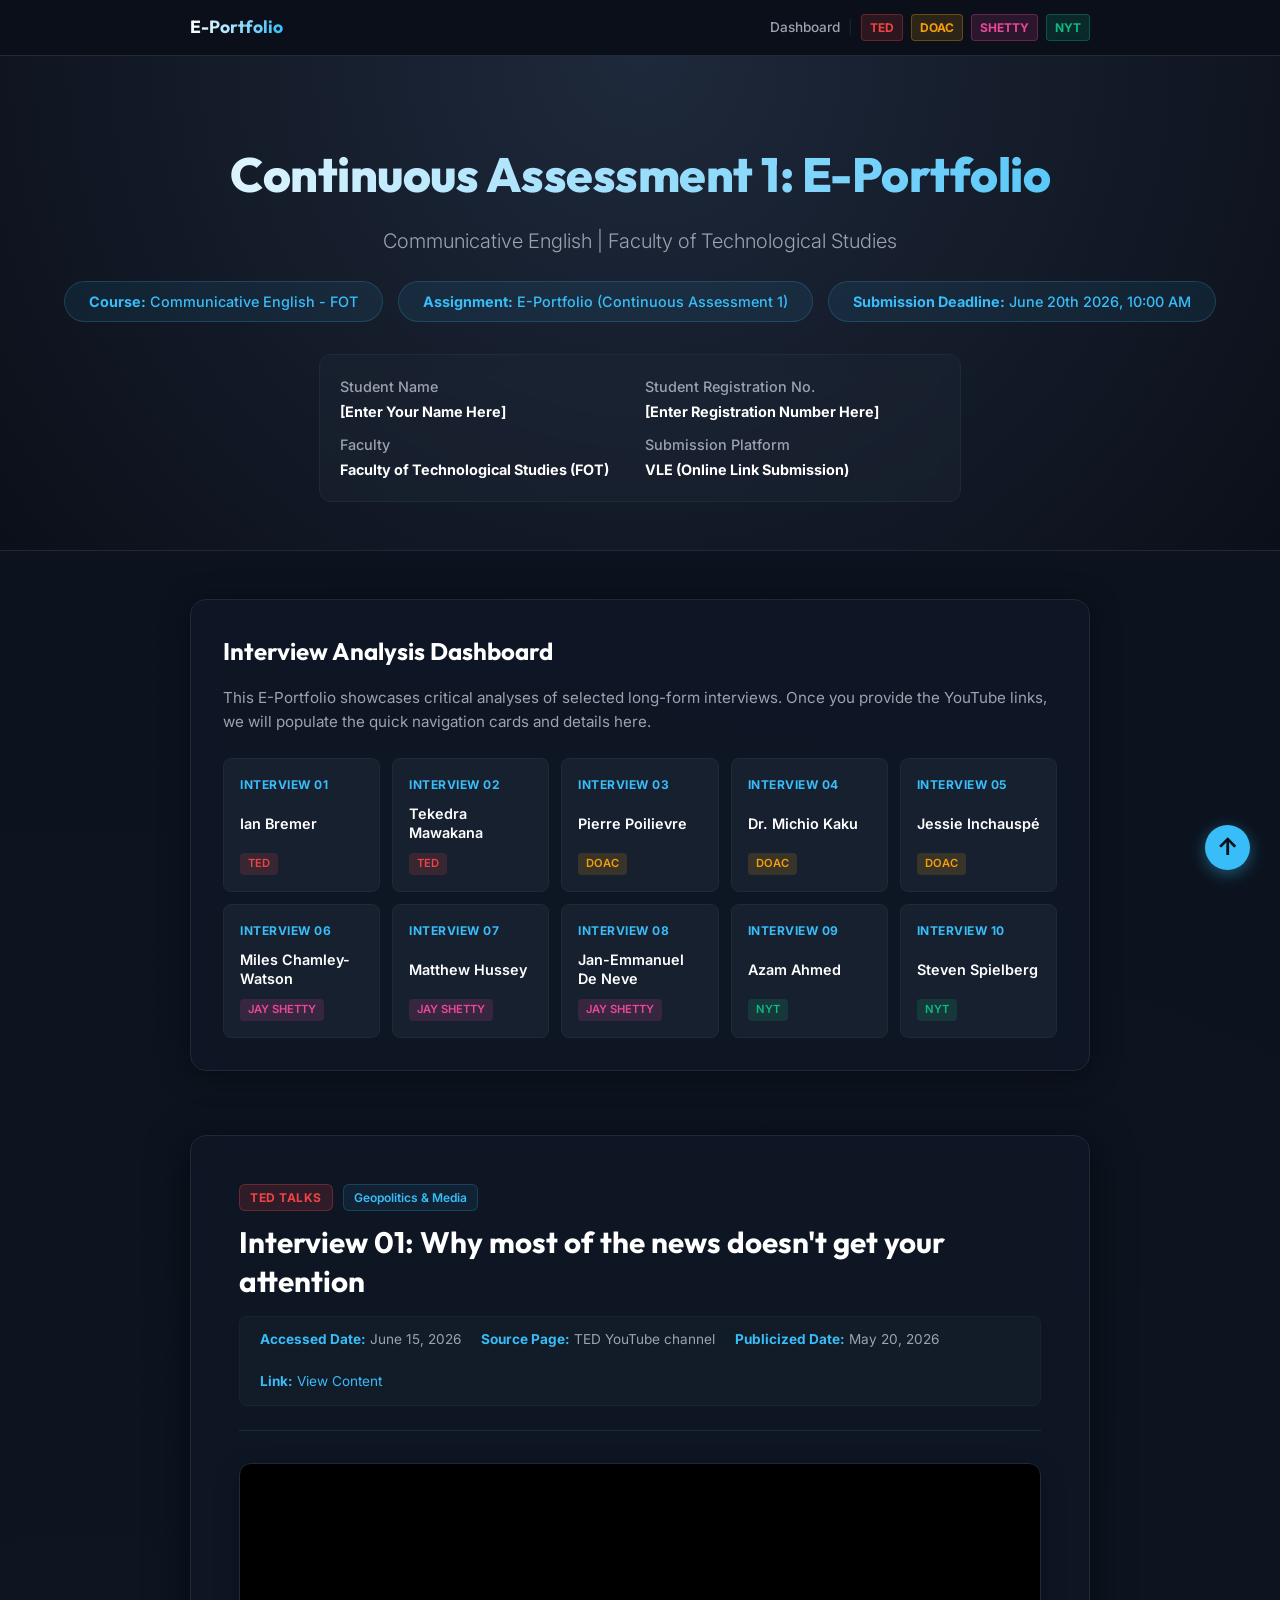
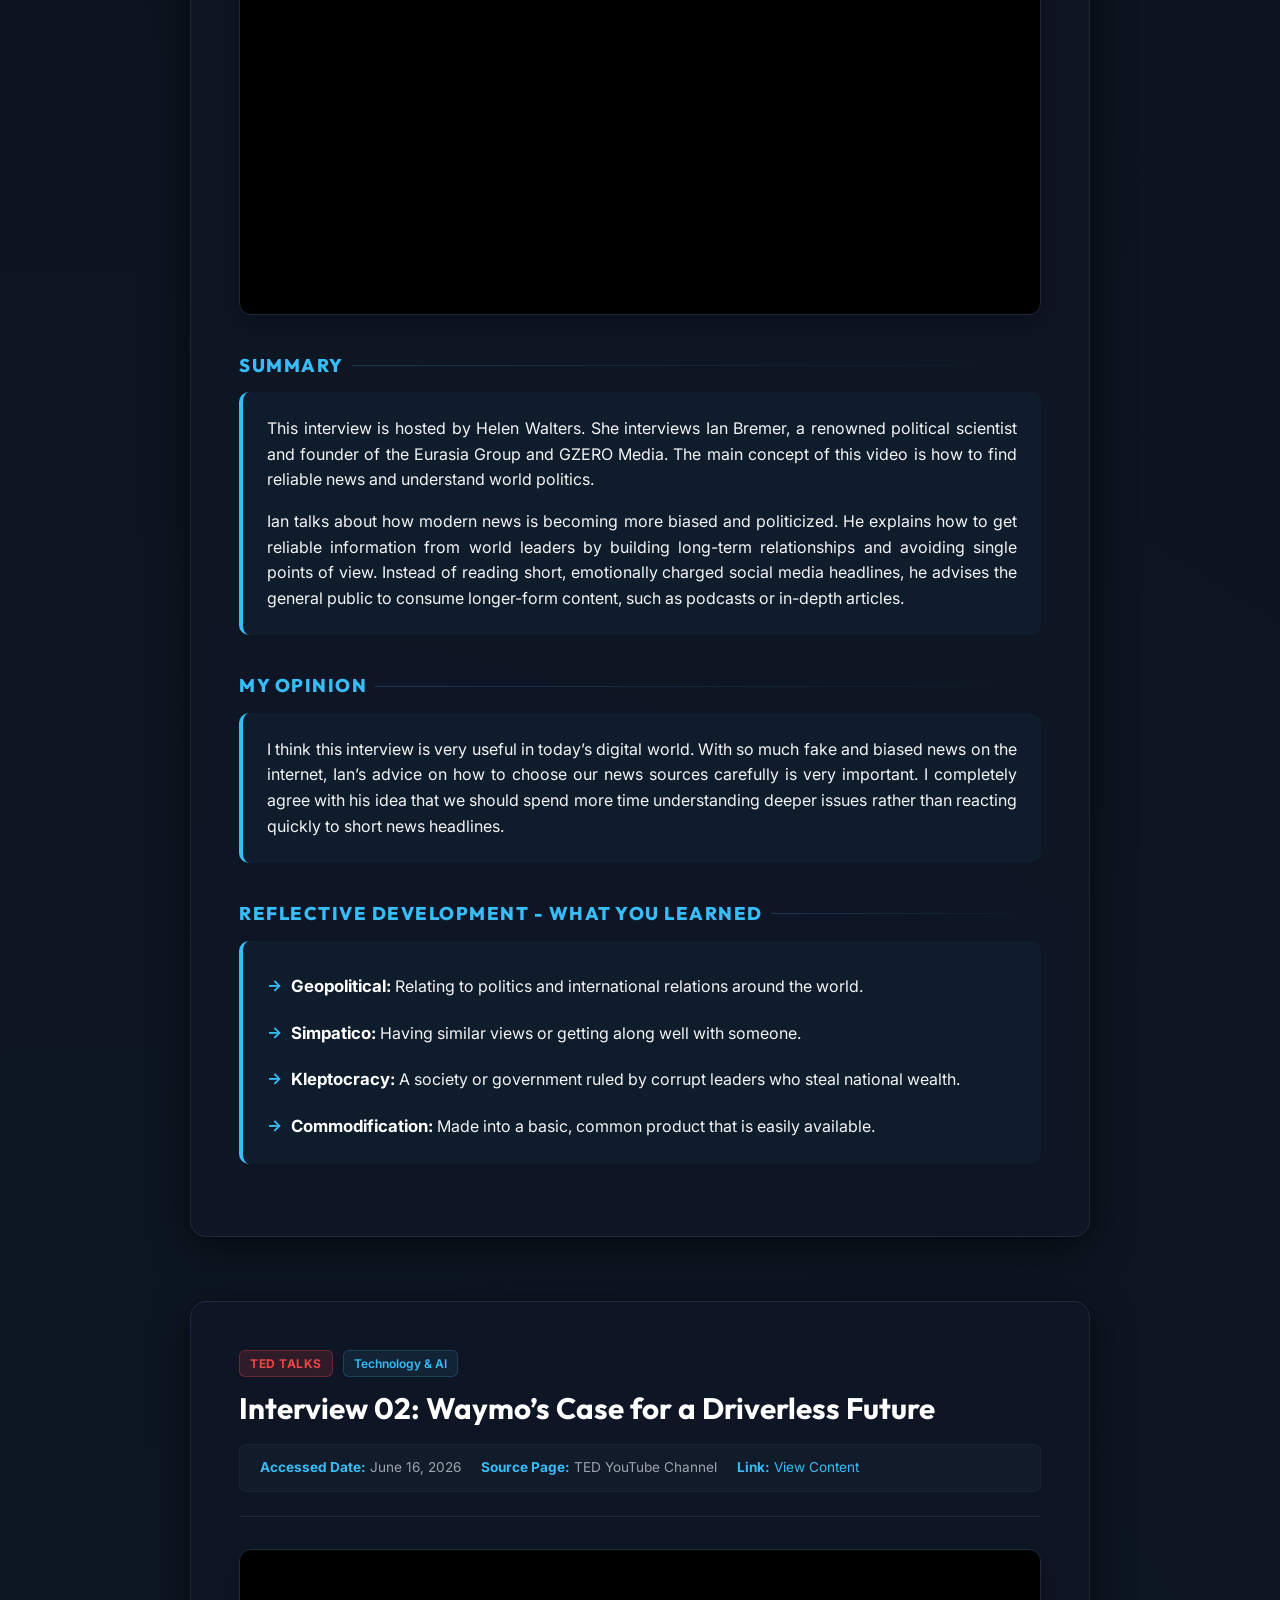
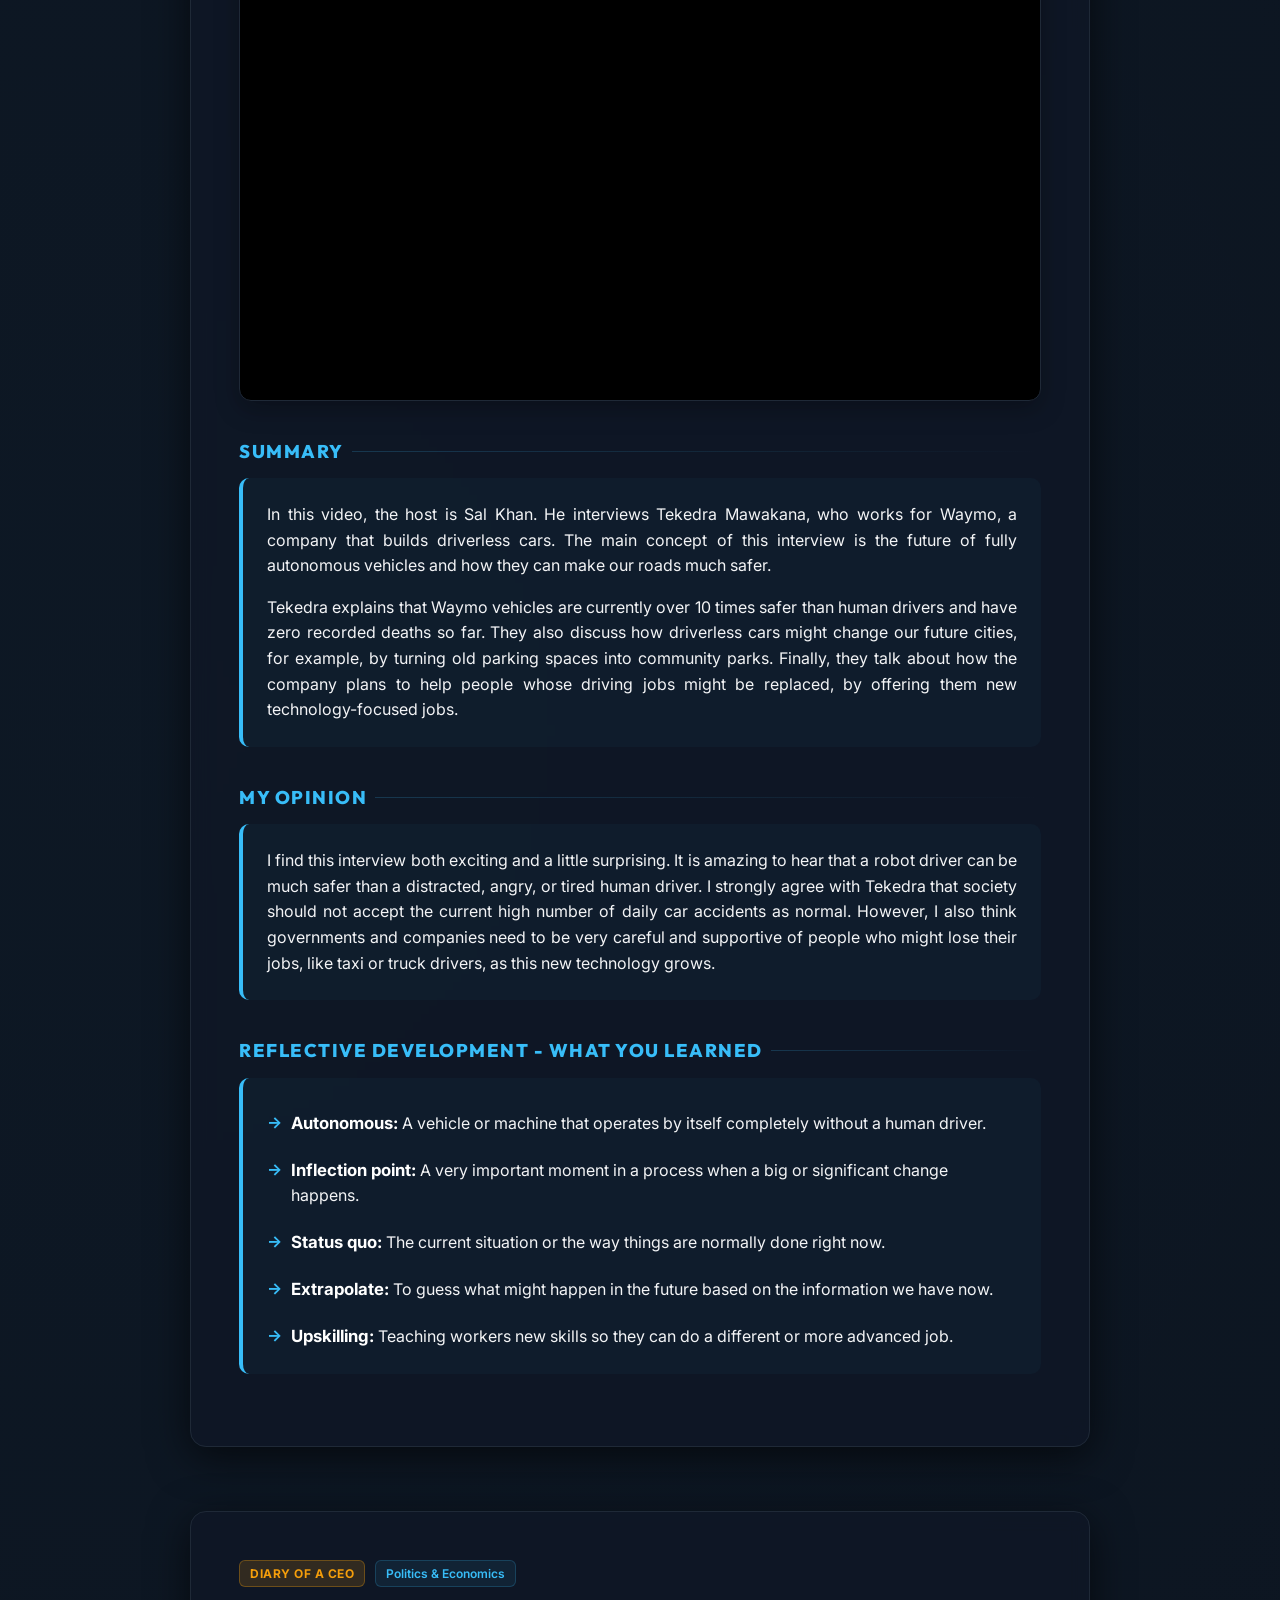
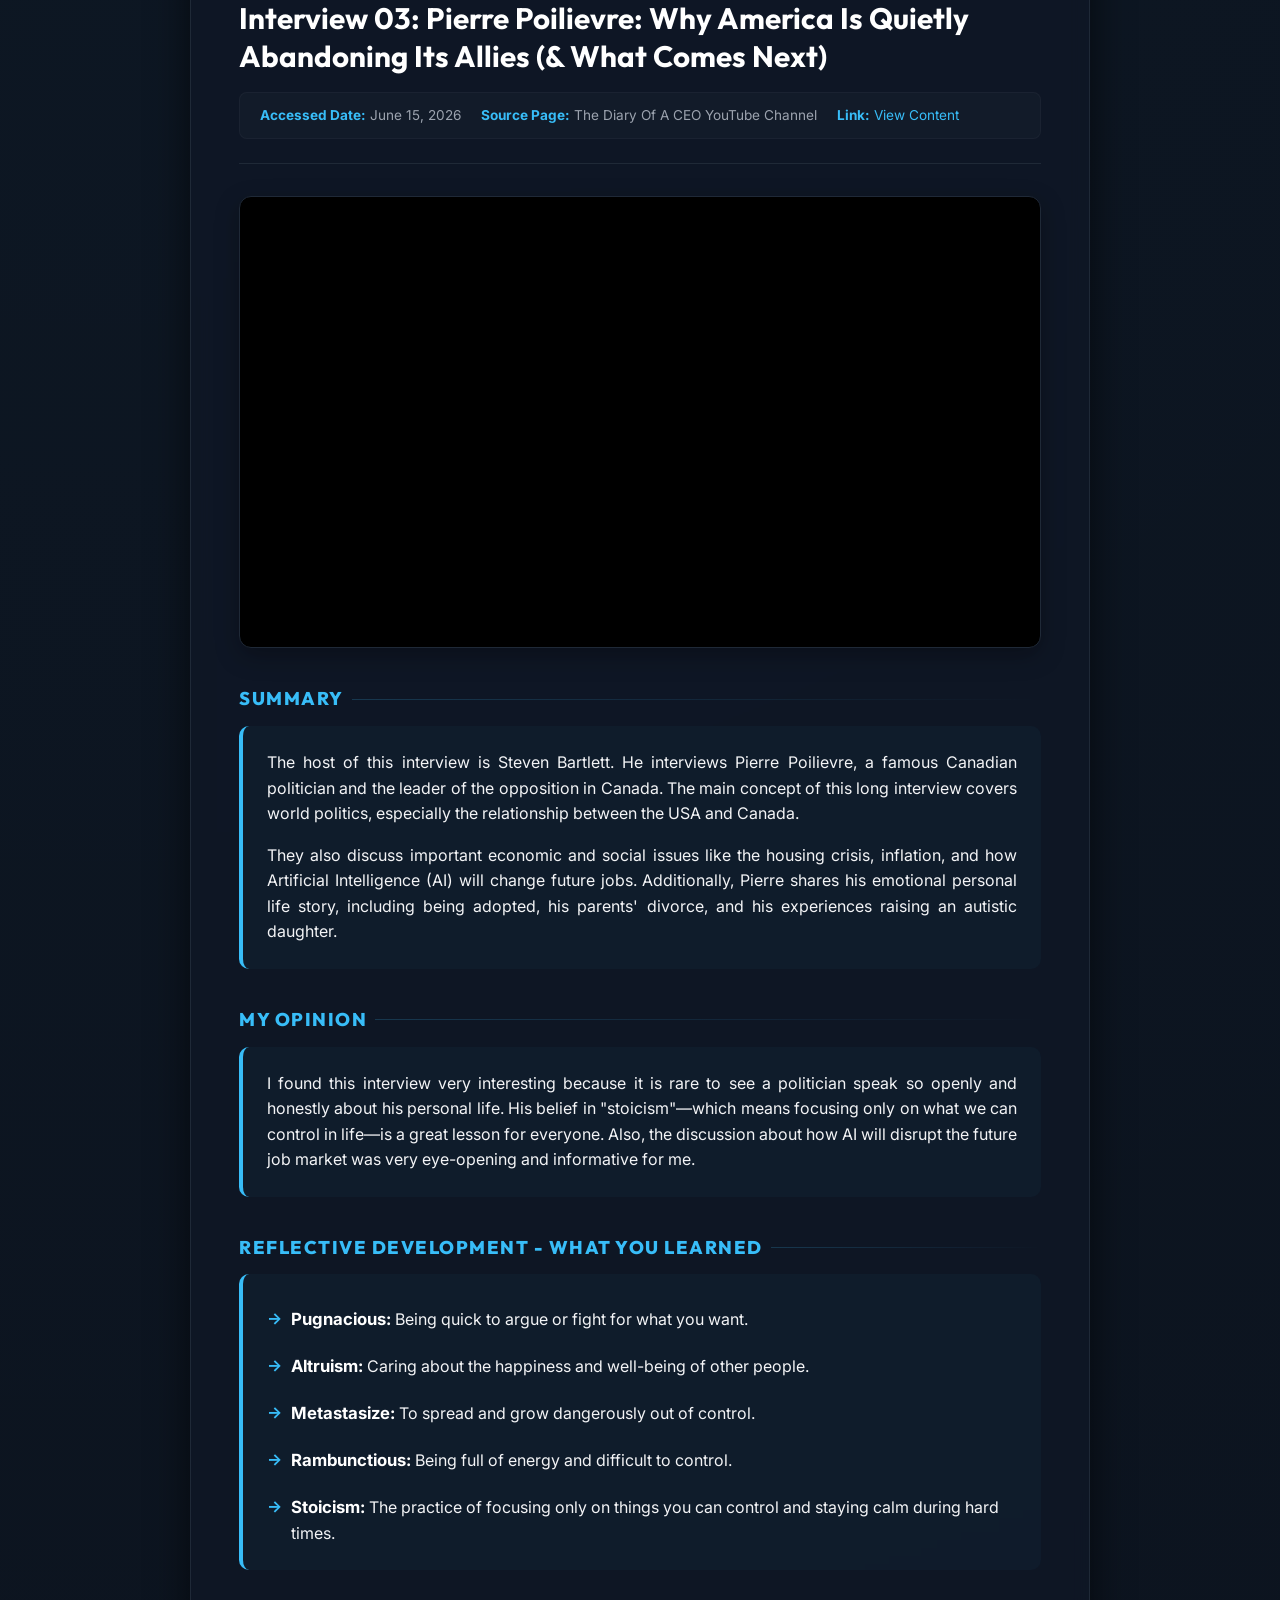
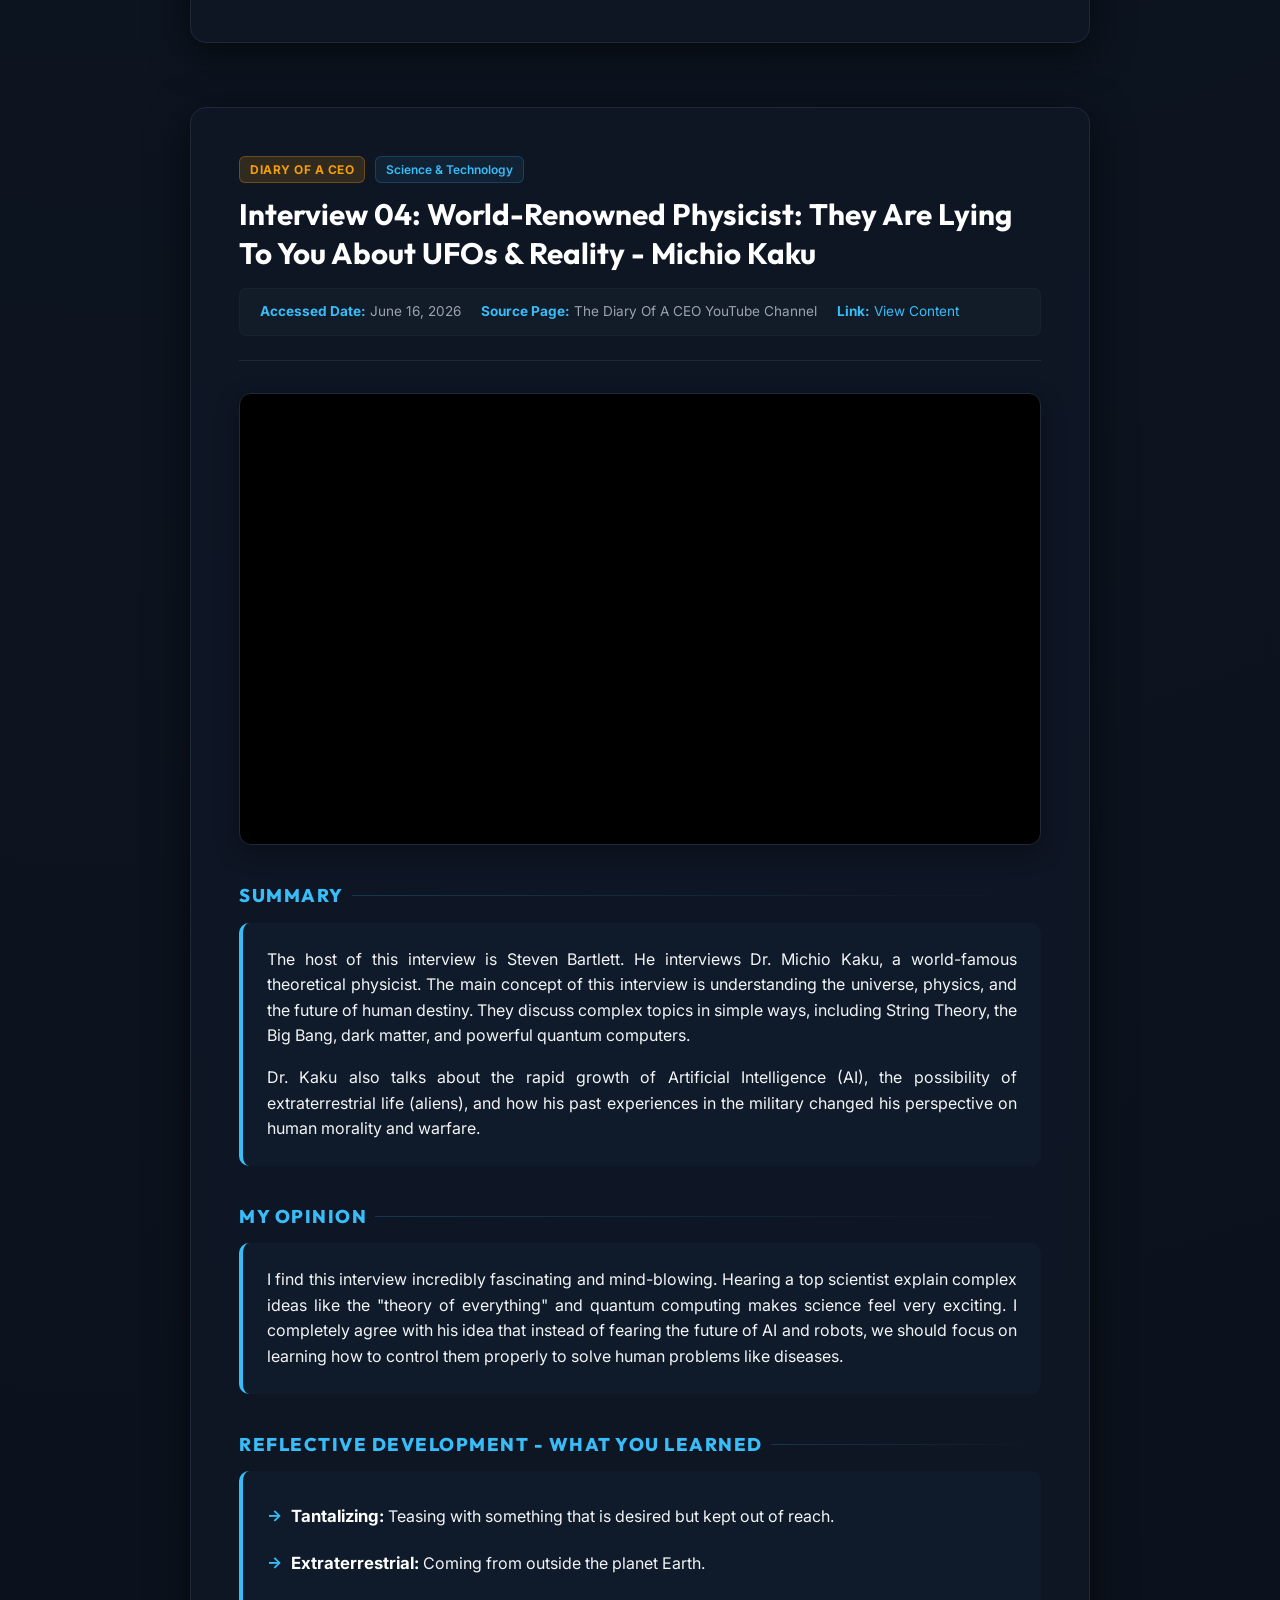
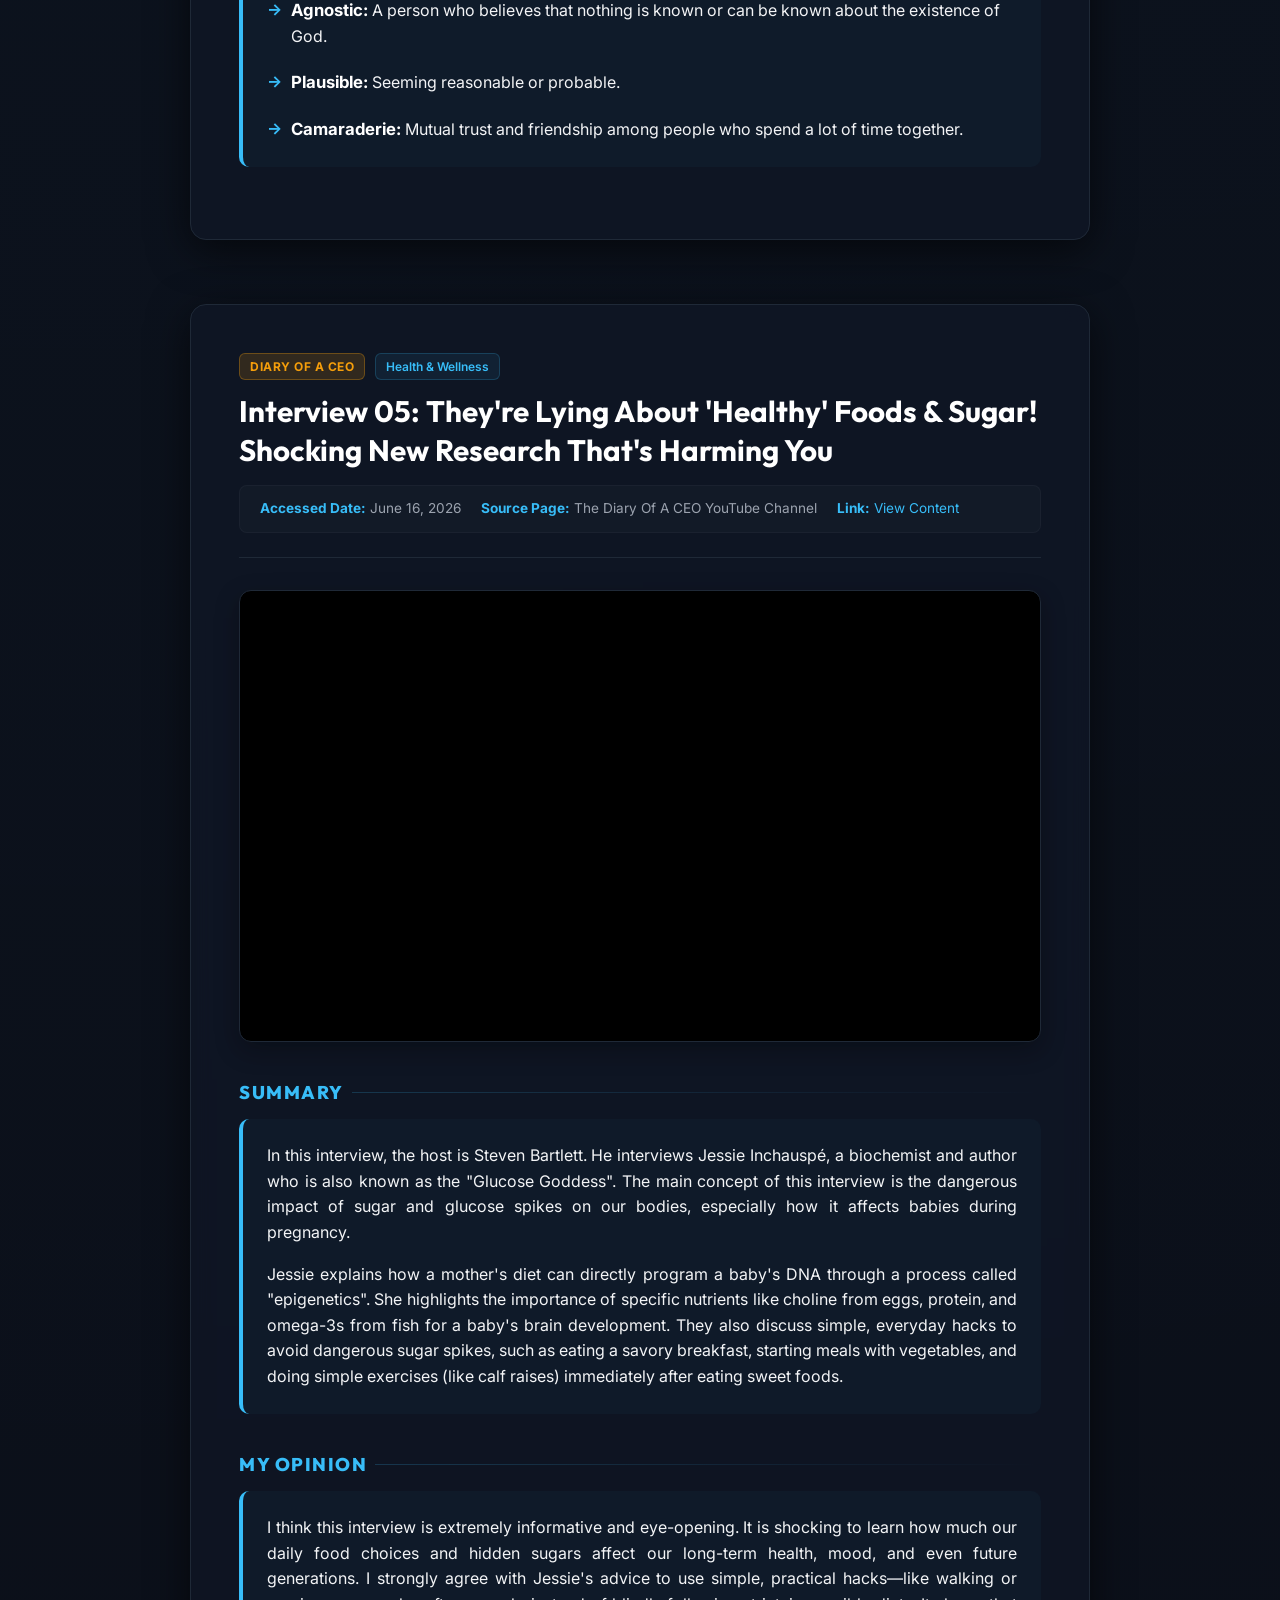
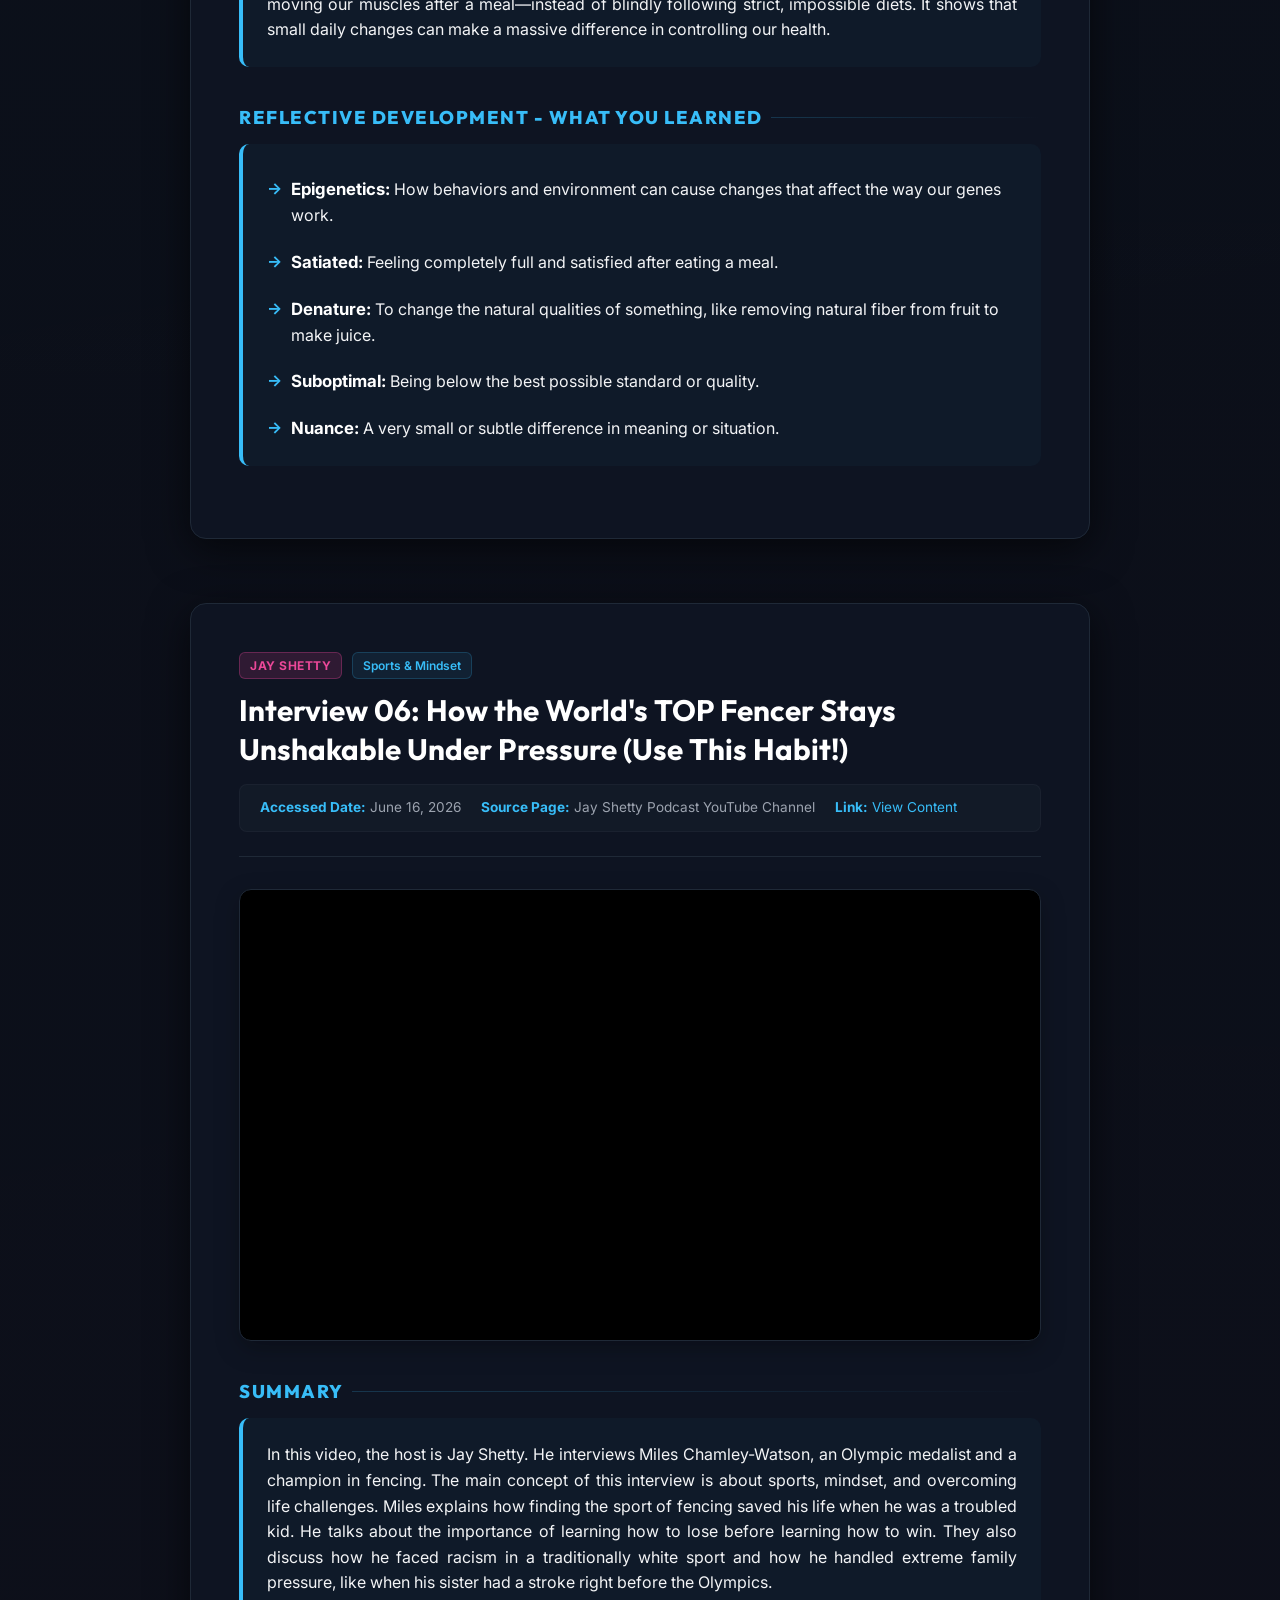
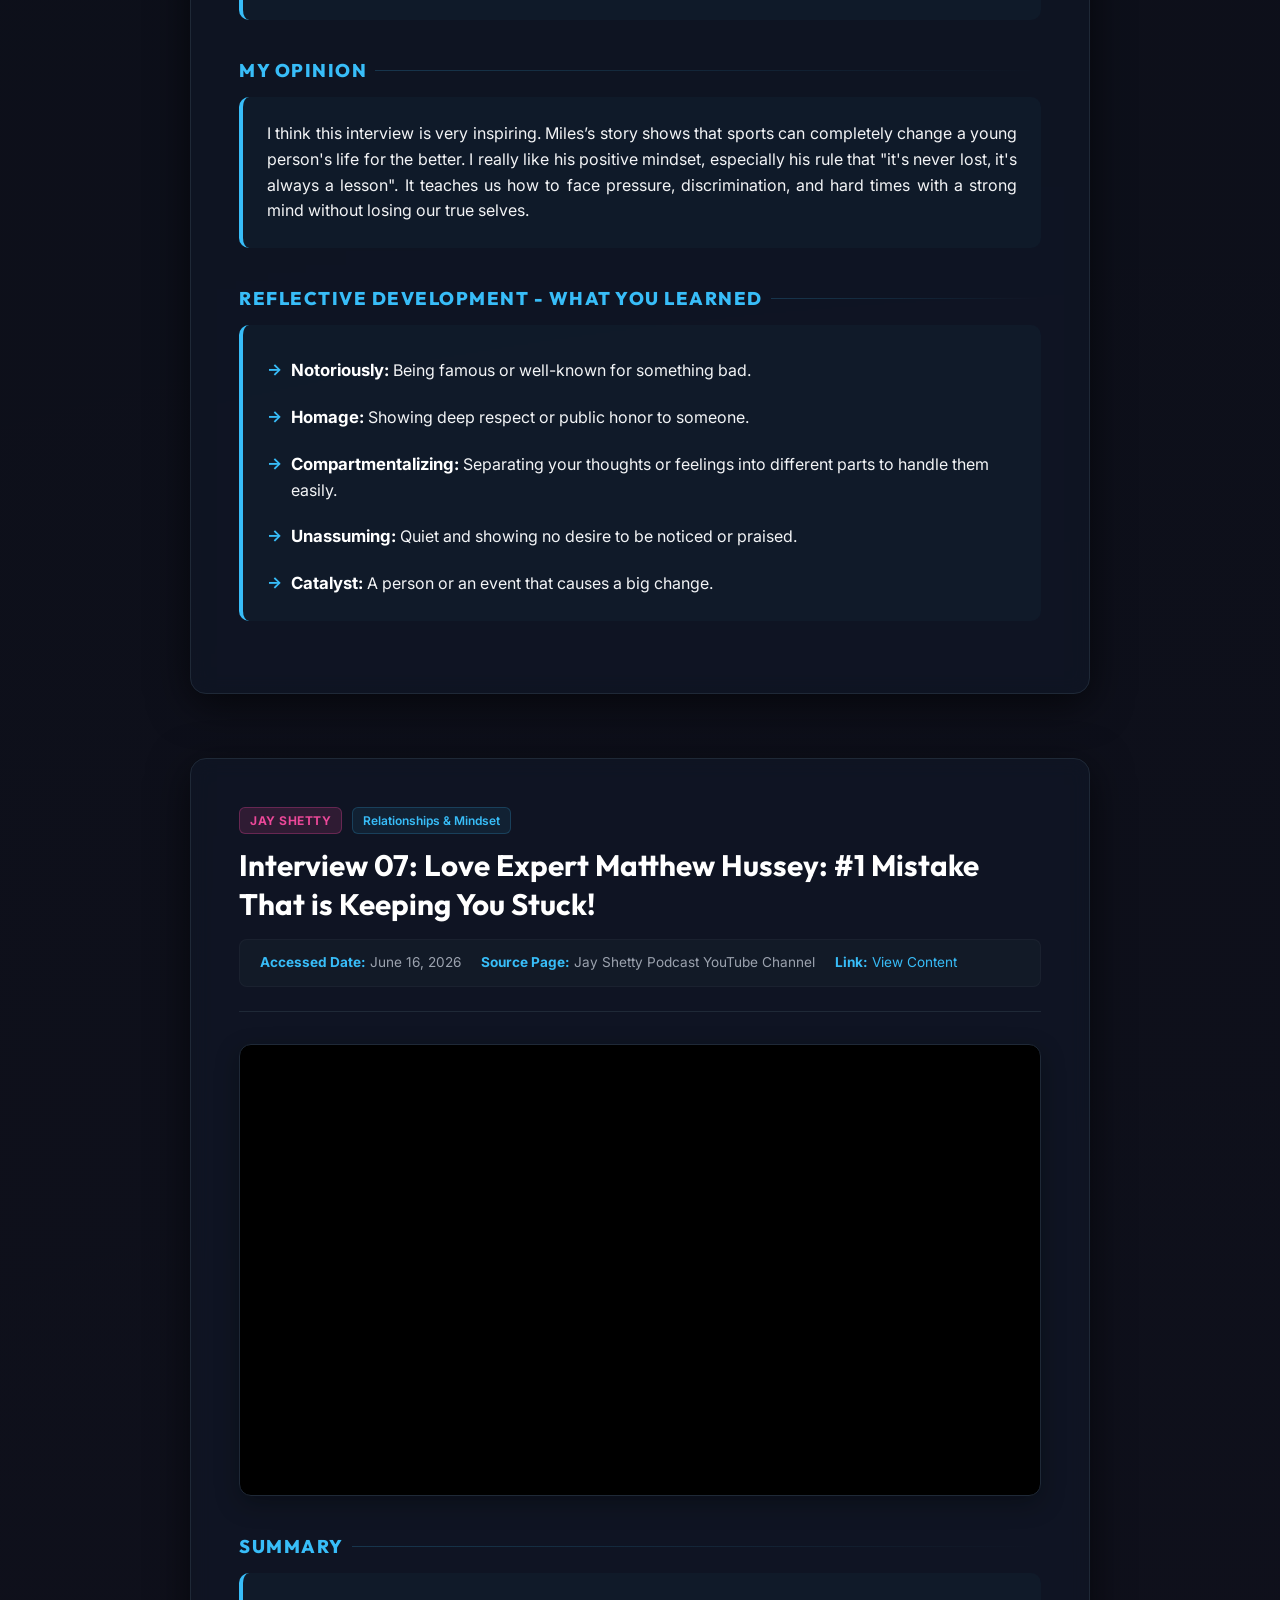
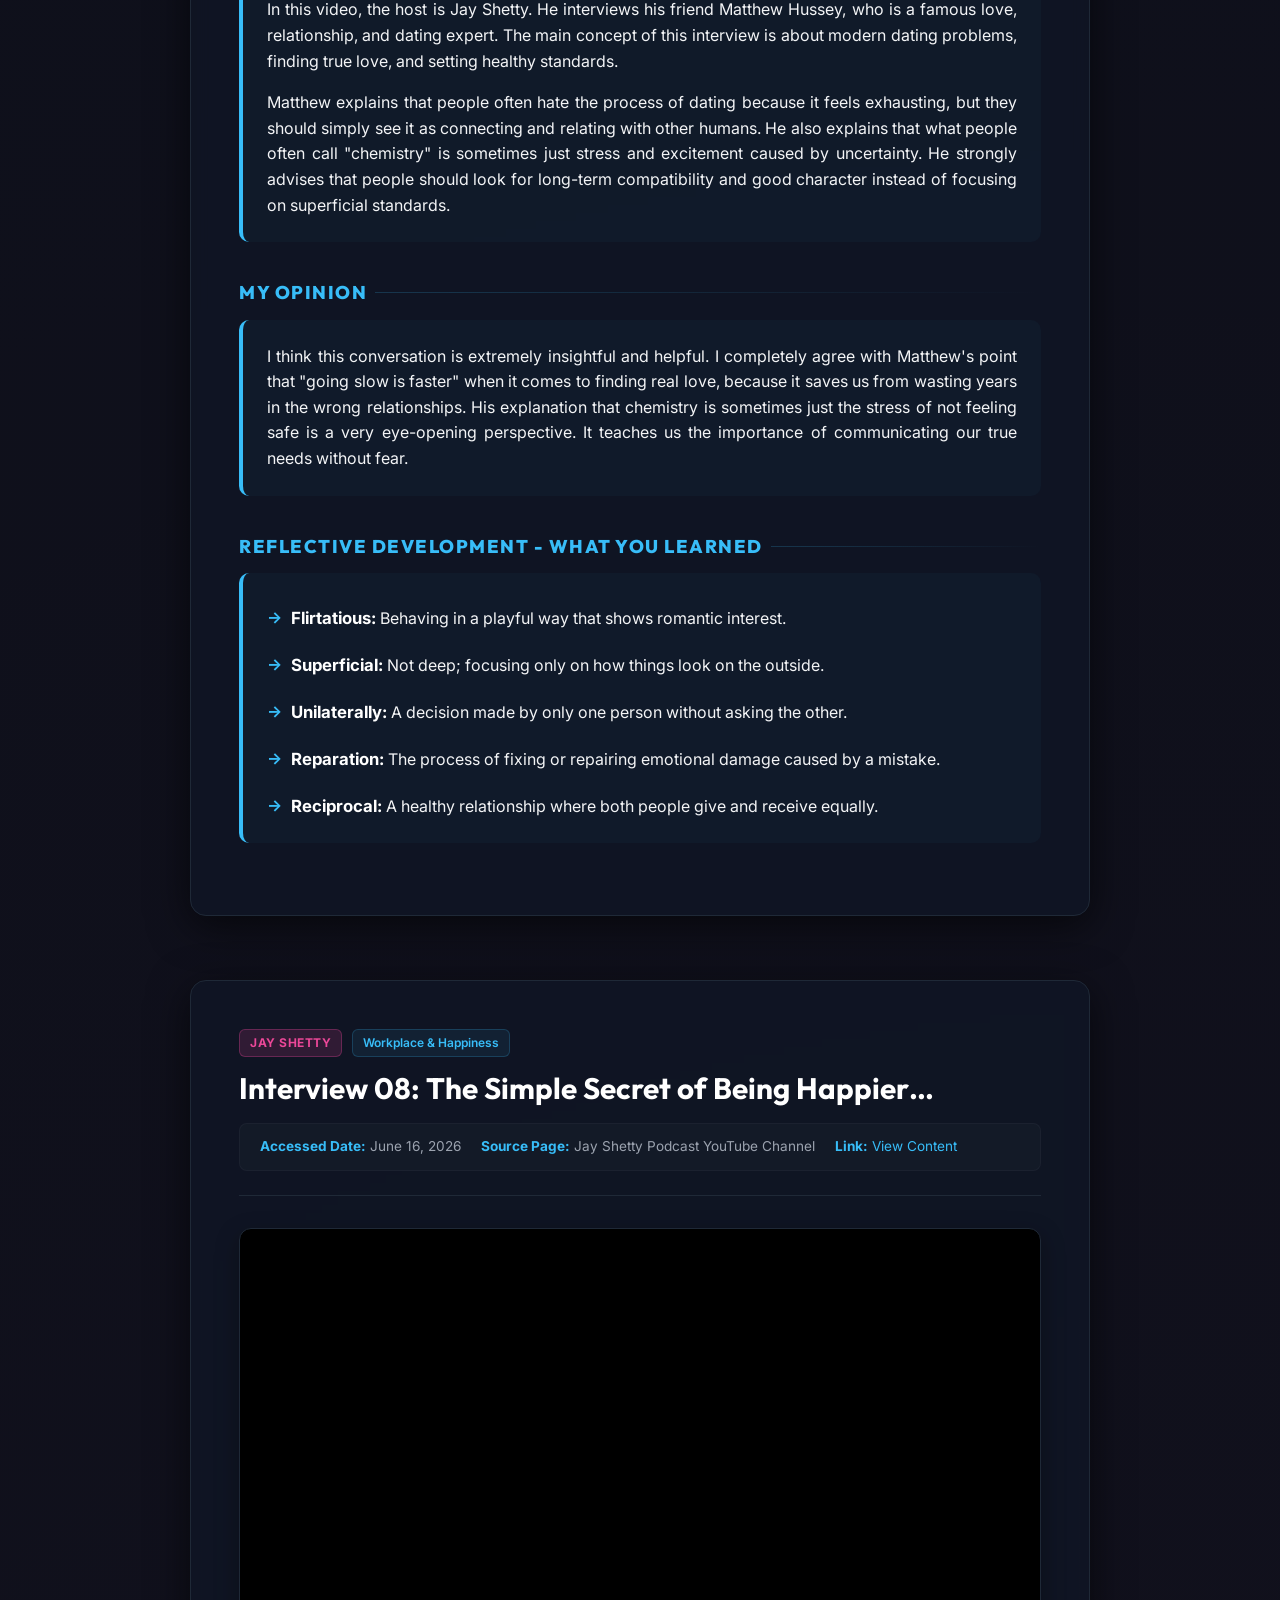
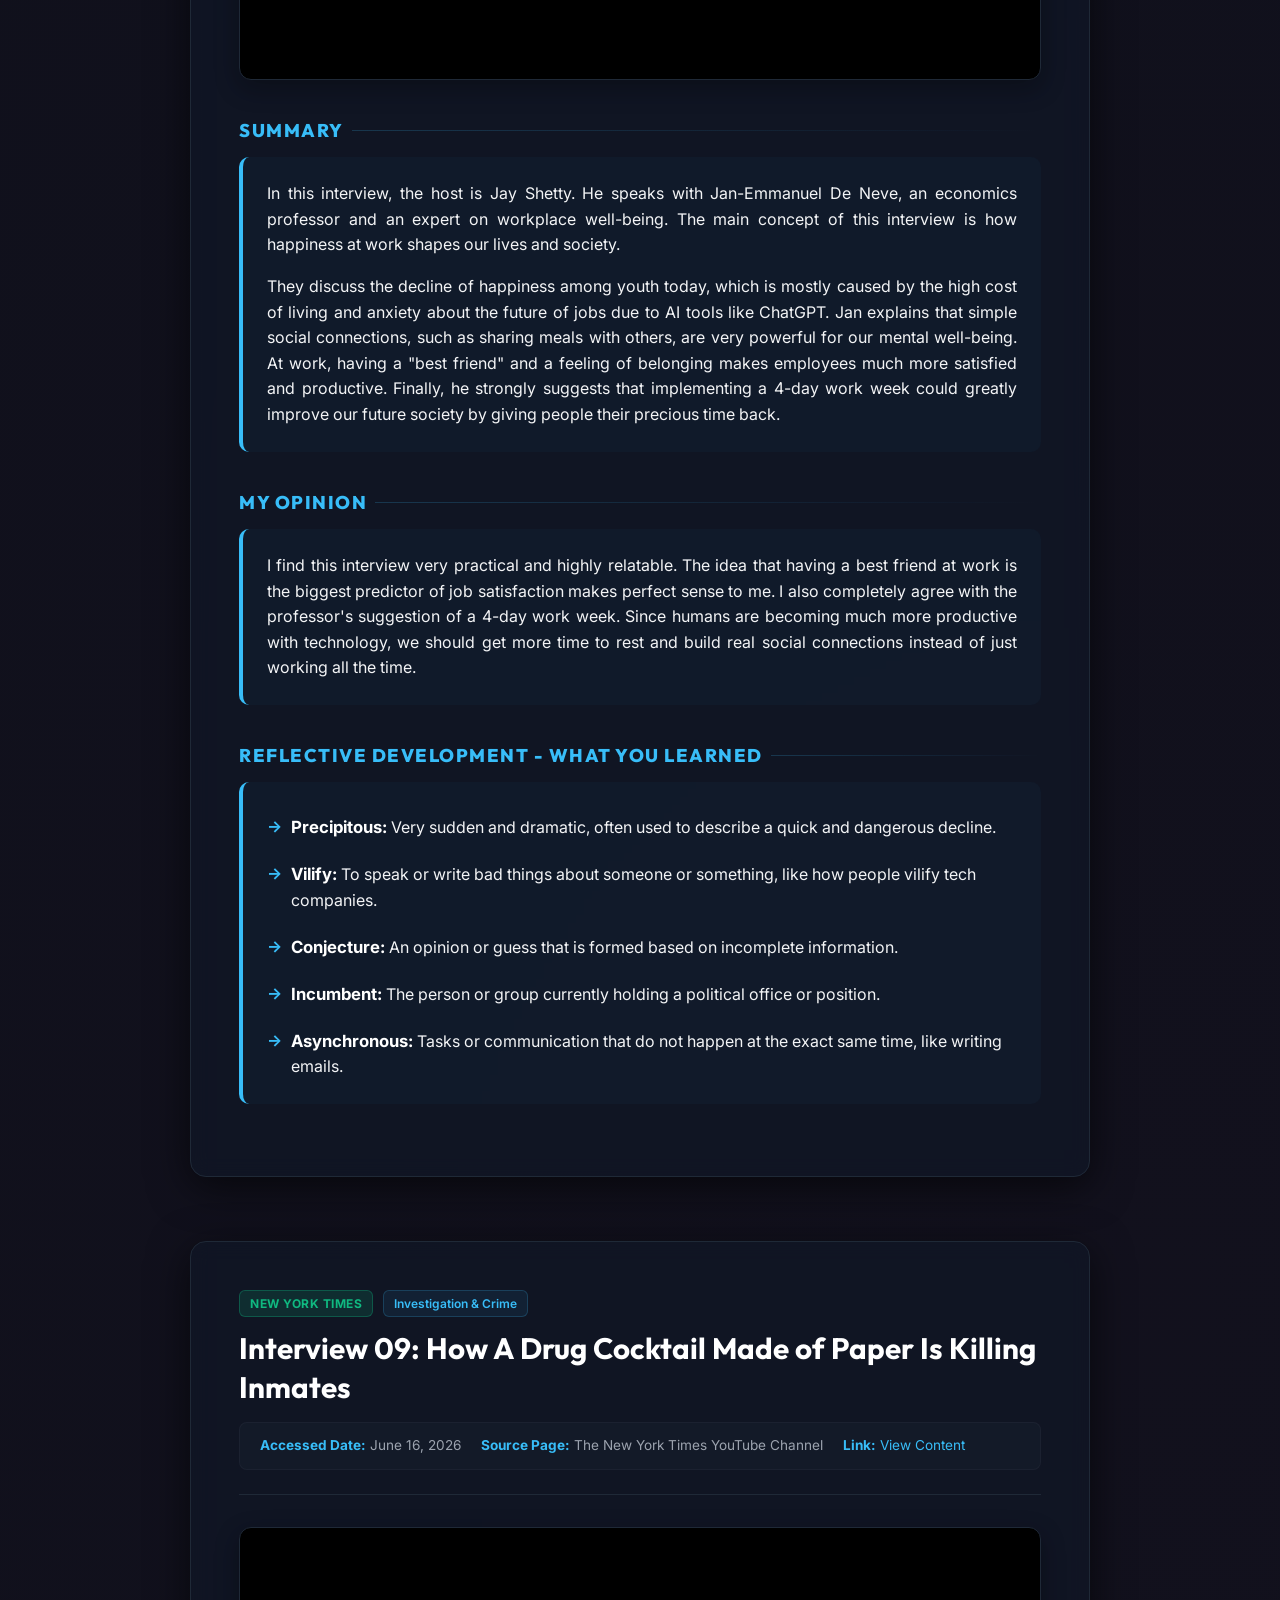
==== commit d9e87a60: "refactor: extract inline CSS into a separate styles.css file" ====
--- a/index.html
+++ b/index.html
@@ -8,450 +8,24 @@
     <link rel="preconnect" href="https://fonts.googleapis.com">
     <link rel="preconnect" href="https://fonts.gstatic.com" crossorigin>
     <link href="https://fonts.googleapis.com/css2?family=Inter:wght@300;400;500;600;700&family=Outfit:wght@400;500;600;700;800&display=swap" rel="stylesheet">
-    <style>
-        :root {
-            --bg-color: #0b0f19;
-            --card-bg: rgba(17, 24, 39, 0.7);
-            --accent-color: #38bdf8;
-            --accent-glow: rgba(56, 189, 248, 0.15);
-            --text-color: #f3f4f6;
-            --text-muted: #9ca3af;
-            --border-color: #1f2937;
-            --highlight-bg: rgba(56, 189, 248, 0.03);
-            
-            /* Channel Theme Colors */
-            --color-ted: #ef4444;
-            --color-doac: #f59e0b;
-            --color-shetty: #ec4899;
-            --color-bbc: #ffffff;
-            --color-nyt: #10b981;
-            --color-natgeo: #eab308;
-        }
-
-        /* Smooth Scrolling */
-        html {
-            scroll-behavior: smooth;
-        }
-
-        body {
-            font-family: 'Inter', system-ui, -apple-system, sans-serif;
-            background-color: var(--bg-color);
-            background-image: 
-                radial-gradient(circle at 10% 20%, rgba(56, 189, 248, 0.05) 0%, transparent 40%),
-                radial-gradient(circle at 90% 80%, rgba(236, 72, 153, 0.03) 0%, transparent 40%);
-            color: var(--text-color);
-            margin: 0;
-            padding: 0;
-            line-height: 1.6;
-        }
-
-        header {
-            text-align: center;
-            padding: 5rem 1rem 3rem 1rem;
-            background: radial-gradient(circle at top, #1e293b, #0b0f19);
-            border-bottom: 1px solid var(--border-color);
-            position: relative;
-        }
-
-        header h1 {
-            font-family: 'Outfit', sans-serif;
-            margin: 0;
-            color: #ffffff;
-            font-size: 3rem;
-            font-weight: 800;
-            letter-spacing: -0.5px;
-            background: linear-gradient(to right, #ffffff, #38bdf8);
-            -webkit-background-clip: text;
-            -webkit-text-fill-color: transparent;
-        }
-
-        header p {
-            color: var(--text-muted);
-            margin: 0.75rem 0 0 0;
-            font-size: 1.25rem;
-            font-weight: 300;
-        }
-
-        .meta-container {
-            display: flex;
-            justify-content: center;
-            flex-wrap: wrap;
-            gap: 15px;
-            margin-top: 1.5rem;
-        }
-
-        .meta-info {
-            font-size: 0.9rem;
-            color: var(--accent-color);
-            background: rgba(56, 189, 248, 0.08);
-            display: inline-block;
-            padding: 0.5rem 1.5rem;
-            border-radius: 9999px;
-            border: 1px solid rgba(56, 189, 248, 0.2);
-            font-weight: 500;
-        }
-
-        .student-info-card {
-            max-width: 600px;
-            margin: 2rem auto 0 auto;
-            background: rgba(31, 41, 55, 0.4);
-            border: 1px solid var(--border-color);
-            backdrop-filter: blur(10px);
-            padding: 1.25rem;
-            border-radius: 12px;
-            display: grid;
-            grid-template-columns: repeat(2, 1fr);
-            gap: 10px;
-            text-align: left;
-            font-size: 0.9rem;
-        }
-
-        .student-info-item span {
-            color: var(--text-muted);
-            font-weight: 500;
-        }
-
-        .student-info-item strong {
-            color: #ffffff;
-            display: block;
-            margin-top: 2px;
-        }
-
-        main {
-            max-width: 900px;
-            margin: 3rem auto;
-            padding: 0 1.5rem;
-        }
-
-        /* Dashboard / Navigation Grid */
-        .dashboard-section {
-            background: var(--card-bg);
-            border: 1px solid var(--border-color);
-            border-radius: 16px;
-            padding: 2rem;
-            margin-bottom: 4rem;
-            box-shadow: 0 4px 30px rgba(0, 0, 0, 0.4);
-            backdrop-filter: blur(10px);
-        }
-
-        .dashboard-title {
-            font-family: 'Outfit', sans-serif;
-            font-size: 1.5rem;
-            color: #ffffff;
-            margin-top: 0;
-            margin-bottom: 0.5rem;
-            font-weight: 700;
-        }
-
-        .dashboard-desc {
-            color: var(--text-muted);
-            font-size: 0.95rem;
-            margin-bottom: 1.5rem;
-        }
-
-        .nav-grid {
-            display: grid;
-            grid-template-columns: repeat(auto-fill, minmax(150px, 1fr));
-            gap: 12px;
-        }
-
-        .nav-card {
-            background: rgba(31, 41, 55, 0.6);
-            border: 1px solid var(--border-color);
-            border-radius: 8px;
-            padding: 1rem;
-            text-decoration: none;
-            color: var(--text-color);
-            transition: all 0.3s cubic-bezier(0.4, 0, 0.2, 1);
-            display: flex;
-            flex-direction: column;
-            justify-content: space-between;
-            height: 100px;
-        }
-
-        .nav-card:hover {
-            transform: translateY(-4px);
-            border-color: var(--accent-color);
-            background: var(--accent-glow);
-            box-shadow: 0 4px 20px rgba(56, 189, 248, 0.15);
-        }
-
-        .nav-num {
-            font-size: 0.75rem;
-            font-weight: 700;
-            color: var(--accent-color);
-            text-transform: uppercase;
-            letter-spacing: 0.5px;
-        }
-
-        .nav-name {
-            font-weight: 600;
-            font-size: 0.9rem;
-            color: #ffffff;
-            margin: 6px 0;
-            line-height: 1.3;
-            overflow: hidden;
-            text-overflow: ellipsis;
-            display: -webkit-box;
-            -webkit-line-clamp: 2;
-            -webkit-box-orient: vertical;
-        }
-
-        .nav-badge {
-            align-self: flex-start;
-            font-size: 0.7rem;
-            padding: 2px 8px;
-            border-radius: 4px;
-            font-weight: 600;
-            text-transform: uppercase;
-        }
-
-        /* Portfolio Items */
-        .portfolio-item {
-            background-color: var(--card-bg);
-            border: 1px solid var(--border-color);
-            border-radius: 16px;
-            padding: 3rem;
-            margin-bottom: 4rem;
-            box-shadow: 0 10px 40px rgba(0, 0, 0, 0.6);
-            backdrop-filter: blur(10px);
-            transition: all 0.3s ease;
-            position: relative;
-            scroll-margin-top: 2rem;
-        }
-
-        .portfolio-item:hover {
-            border-color: rgba(56, 189, 248, 0.4);
-            box-shadow: 0 15px 50px rgba(56, 189, 248, 0.08);
-        }
-
-        .item-header {
-            border-bottom: 1px solid var(--border-color);
-            padding-bottom: 1.5rem;
-            margin-bottom: 2rem;
-        }
-
-        .badge-row {
-            display: flex;
-            gap: 10px;
-            margin-bottom: 0.75rem;
-            flex-wrap: wrap;
-        }
-
-        .badge-channel {
-            font-size: 0.75rem;
-            font-weight: 700;
-            padding: 3px 10px;
-            border-radius: 6px;
-            text-transform: uppercase;
-            letter-spacing: 0.5px;
-        }
-
-        .badge-channel.ted { background: rgba(239, 68, 68, 0.15); color: var(--color-ted); border: 1px solid rgba(239, 68, 68, 0.3); }
-        .badge-channel.doac { background: rgba(245, 158, 11, 0.15); color: var(--color-doac); border: 1px solid rgba(245, 158, 11, 0.3); }
-        .badge-channel.shetty { background: rgba(236, 72, 153, 0.15); color: var(--color-shetty); border: 1px solid rgba(236, 72, 153, 0.3); }
-        .badge-channel.bbc { background: rgba(255, 255, 255, 0.1); color: var(--color-bbc); border: 1px solid rgba(255, 255, 255, 0.2); }
-        .badge-channel.nyt { background: rgba(16, 185, 129, 0.15); color: var(--color-nyt); border: 1px solid rgba(16, 185, 129, 0.3); }
-        .badge-channel.natgeo { background: rgba(234, 179, 8, 0.15); color: var(--color-natgeo); border: 1px solid rgba(234, 179, 8, 0.3); }
-
-        .badge-topic {
-            background: rgba(56, 189, 248, 0.08);
-            color: var(--accent-color);
-            border: 1px solid rgba(56, 189, 248, 0.2);
-            font-size: 0.75rem;
-            font-weight: 600;
-            padding: 3px 10px;
-            border-radius: 6px;
-        }
-
-        .item-title {
-            font-family: 'Outfit', sans-serif;
-            color: #ffffff;
-            margin: 0.5rem 0 1rem 0;
-            font-size: 1.85rem;
-            font-weight: 700;
-            line-height: 1.3;
-        }
-
-        .item-meta {
-            font-size: 0.85rem;
-            color: var(--text-muted);
-            display: flex;
-            flex-wrap: wrap;
-            gap: 20px;
-            background: rgba(31, 41, 55, 0.3);
-            padding: 0.75rem 1.25rem;
-            border-radius: 8px;
-            border: 1px solid rgba(255, 255, 255, 0.03);
-        }
-
-        .item-meta span strong {
-            color: var(--accent-color);
-        }
-
-        .media-container {
-            margin: 2rem 0;
-            border-radius: 12px;
-            overflow: hidden;
-            border: 1px solid var(--border-color);
-            background-color: #000;
-            box-shadow: 0 8px 25px rgba(0,0,0,0.3);
-        }
-
-        .media-container iframe {
-            width: 100%;
-            display: block;
-            height: auto;
-            aspect-ratio: 16 / 9;
-            border: none;
-        }
-
-        .section-title {
-            font-family: 'Outfit', sans-serif;
-            color: var(--accent-color);
-            font-size: 1.15rem;
-            margin: 2.25rem 0 0.75rem 0;
-            text-transform: uppercase;
-            letter-spacing: 1.5px;
-            font-weight: 800;
-            display: flex;
-            align-items: center;
-            gap: 8px;
-        }
-
-        .section-title::after {
-            content: "";
-            flex-grow: 1;
-            height: 1px;
-            background: linear-gradient(to right, rgba(56, 189, 248, 0.2), transparent);
-        }
-
-        .section-content {
-            background-color: var(--highlight-bg);
-            padding: 1.5rem;
-            border-radius: 10px;
-            border-left: 4px solid var(--accent-color);
-            margin-bottom: 1.5rem;
-        }
-
-        .section-content p {
-            margin: 0 0 1rem 0;
-            text-align: justify;
-        }
-
-        .section-content p:last-child {
-            margin-bottom: 0;
-        }
-
-        .section-content p strong {
-            color: #ffffff;
-        }
-
-        .vocabulary-list {
-            list-style-type: none;
-            padding: 0;
-            margin: 0.5rem 0 0 0;
-        }
-
-        .vocabulary-list li {
-            margin-bottom: 1.25rem;
-            padding-left: 1.5rem;
-            position: relative;
-        }
-
-        .vocabulary-list li:last-child {
-            margin-bottom: 0;
-        }
-
-        .vocabulary-list li::before {
-            content: "→";
-            color: var(--accent-color);
-            position: absolute;
-            left: 0;
-            font-weight: bold;
-            transition: transform 0.2s ease;
-        }
-
-        .vocabulary-list li:hover::before {
-            transform: translateX(4px);
-        }
-
-        .vocabulary-list li strong {
-            color: #ffffff;
-            font-size: 1.05rem;
-        }
-
-        /* Float Back to Top Button */
-        .back-to-top {
-            position: fixed;
-            bottom: 30px;
-            right: 30px;
-            background: var(--accent-color);
-            color: #0b0f19;
-            width: 45px;
-            height: 45px;
-            border-radius: 50px;
-            display: flex;
-            align-items: center;
-            justify-content: center;
-            text-decoration: none;
-            font-weight: bold;
-            font-size: 1.5rem;
-            box-shadow: 0 4px 15px rgba(56, 189, 248, 0.4);
-            z-index: 100;
-            transition: all 0.3s ease;
-        }
-
-        .back-to-top:hover {
-            transform: translateY(-5px);
-            background: #ffffff;
-            box-shadow: 0 6px 20px rgba(255, 255, 255, 0.4);
-        }
-
-        footer {
-            text-align: center;
-            padding: 4rem 1rem;
-            color: var(--text-muted);
-            font-size: 0.95rem;
-            border-top: 1px solid var(--border-color);
-            margin-top: 8rem;
-            background-color: #05070b;
-        }
-
-        footer p {
-            margin: 5px 0;
-        }
-
-        .no-content-message {
-            grid-column: 1 / -1;
-            text-align: center;
-            padding: 3rem 1rem;
-            color: var(--text-muted);
-            border: 1px dashed var(--border-color);
-            border-radius: 8px;
-            background: rgba(31, 41, 55, 0.2);
-            font-size: 1rem;
-            margin: 1rem 0;
-        }
-
-        /* Responsive Design */
-        @media (max-width: 768px) {
-            header h1 {
-                font-size: 2.25rem;
-            }
-            .student-info-card {
-                grid-template-columns: 1fr;
-            }
-            .portfolio-item {
-                padding: 1.75rem;
-            }
-            .nav-grid {
-                grid-template-columns: repeat(auto-fill, minmax(120px, 1fr));
-            }
-        }
-    </style>
+    <link rel="stylesheet" href="styles.css">
 </head>
 <body>
+
+    <!-- Sticky Navigation Bar -->
+    <nav class="sticky-nav">
+        <div class="nav-container">
+            <a href="#" class="nav-logo">E-Portfolio</a>
+            <div class="quick-links">
+                <a href="#nav-grid" class="nav-link">Dashboard</a>
+                <span class="nav-separator">|</span>
+                <a href="#interview-01" class="nav-link-badge ted">TED</a>
+                <a href="#interview-03" class="nav-link-badge doac">DOAC</a>
+                <a href="#interview-06" class="nav-link-badge shetty">Shetty</a>
+                <a href="#interview-09" class="nav-link-badge nyt">NYT</a>
+            </div>
+        </div>
+    </nav>
 
     <!-- Back to Top Button -->
     <a href="#" class="back-to-top" title="Go to Top">↑</a>
--- a/styles.css
+++ b/styles.css
@@ -0,0 +1,691 @@
+:root {
+    --bg-color: #0b0f19;
+    --card-bg: rgba(17, 24, 39, 0.7);
+    --accent-color: #38bdf8;
+    --accent-glow: rgba(56, 189, 248, 0.15);
+    --text-color: #f3f4f6;
+    --text-muted: #9ca3af;
+    --border-color: #1f2937;
+    --highlight-bg: rgba(56, 189, 248, 0.03);
+    
+    /* Channel Theme Colors */
+    --color-ted: #ef4444;
+    --color-doac: #f59e0b;
+    --color-shetty: #ec4899;
+    --color-bbc: #ffffff;
+    --color-nyt: #10b981;
+    --color-natgeo: #eab308;
+}
+
+/* Smooth Scrolling */
+html {
+    scroll-behavior: smooth;
+}
+
+body {
+    font-family: 'Inter', system-ui, -apple-system, sans-serif;
+    background-color: var(--bg-color);
+    background-image: 
+        radial-gradient(circle at 10% 20%, rgba(56, 189, 248, 0.05) 0%, transparent 40%),
+        radial-gradient(circle at 90% 80%, rgba(236, 72, 153, 0.03) 0%, transparent 40%);
+    color: var(--text-color);
+    margin: 0;
+    padding: 0;
+    line-height: 1.6;
+}
+
+header {
+    text-align: center;
+    padding: 5rem 1rem 3rem 1rem;
+    background: radial-gradient(circle at top, #1e293b, #0b0f19);
+    border-bottom: 1px solid var(--border-color);
+    position: relative;
+}
+
+header h1 {
+    font-family: 'Outfit', sans-serif;
+    margin: 0;
+    color: #ffffff;
+    font-size: 3rem;
+    font-weight: 800;
+    letter-spacing: -0.5px;
+    background: linear-gradient(to right, #ffffff, #38bdf8);
+    -webkit-background-clip: text;
+    -webkit-text-fill-color: transparent;
+}
+
+header p {
+    color: var(--text-muted);
+    margin: 0.75rem 0 0 0;
+    font-size: 1.25rem;
+    font-weight: 300;
+}
+
+.meta-container {
+    display: flex;
+    justify-content: center;
+    flex-wrap: wrap;
+    gap: 15px;
+    margin-top: 1.5rem;
+}
+
+.meta-info {
+    font-size: 0.9rem;
+    color: var(--accent-color);
+    background: rgba(56, 189, 248, 0.08);
+    display: inline-block;
+    padding: 0.5rem 1.5rem;
+    border-radius: 9999px;
+    border: 1px solid rgba(56, 189, 248, 0.2);
+    font-weight: 500;
+}
+
+.student-info-card {
+    max-width: 600px;
+    margin: 2rem auto 0 auto;
+    background: rgba(31, 41, 55, 0.4);
+    border: 1px solid var(--border-color);
+    backdrop-filter: blur(10px);
+    padding: 1.25rem;
+    border-radius: 12px;
+    display: grid;
+    grid-template-columns: repeat(2, 1fr);
+    gap: 10px;
+    text-align: left;
+    font-size: 0.9rem;
+}
+
+.student-info-item span {
+    color: var(--text-muted);
+    font-weight: 500;
+}
+
+.student-info-item strong {
+    color: #ffffff;
+    display: block;
+    margin-top: 2px;
+}
+
+main {
+    max-width: 900px;
+    margin: 3rem auto;
+    padding: 0 1.5rem;
+}
+
+/* Dashboard / Navigation Grid */
+.dashboard-section {
+    background: var(--card-bg);
+    border: 1px solid var(--border-color);
+    border-radius: 16px;
+    padding: 2rem;
+    margin-bottom: 4rem;
+    box-shadow: 0 4px 30px rgba(0, 0, 0, 0.4);
+    backdrop-filter: blur(10px);
+}
+
+.dashboard-title {
+    font-family: 'Outfit', sans-serif;
+    font-size: 1.5rem;
+    color: #ffffff;
+    margin-top: 0;
+    margin-bottom: 0.5rem;
+    font-weight: 700;
+}
+
+.dashboard-desc {
+    color: var(--text-muted);
+    font-size: 0.95rem;
+    margin-bottom: 1.5rem;
+}
+
+.nav-grid {
+    display: grid;
+    grid-template-columns: repeat(auto-fill, minmax(150px, 1fr));
+    gap: 12px;
+}
+
+.nav-card {
+    background: rgba(31, 41, 55, 0.6);
+    border: 1px solid var(--border-color);
+    border-radius: 8px;
+    padding: 1rem;
+    text-decoration: none;
+    color: var(--text-color);
+    transition: all 0.3s cubic-bezier(0.4, 0, 0.2, 1);
+    display: flex;
+    flex-direction: column;
+    justify-content: space-between;
+    height: 100px;
+}
+
+.nav-card:hover {
+    transform: translateY(-4px);
+    border-color: var(--accent-color);
+    background: var(--accent-glow);
+    box-shadow: 0 4px 20px rgba(56, 189, 248, 0.15);
+}
+
+.nav-num {
+    font-size: 0.75rem;
+    font-weight: 700;
+    color: var(--accent-color);
+    text-transform: uppercase;
+    letter-spacing: 0.5px;
+}
+
+.nav-name {
+    font-weight: 600;
+    font-size: 0.9rem;
+    color: #ffffff;
+    margin: 6px 0;
+    line-height: 1.3;
+    overflow: hidden;
+    text-overflow: ellipsis;
+    display: -webkit-box;
+    -webkit-line-clamp: 2;
+    -webkit-box-orient: vertical;
+}
+
+.nav-badge {
+    align-self: flex-start;
+    font-size: 0.7rem;
+    padding: 2px 8px;
+    border-radius: 4px;
+    font-weight: 600;
+    text-transform: uppercase;
+}
+
+/* Portfolio Items */
+.portfolio-item {
+    background-color: var(--card-bg);
+    border: 1px solid var(--border-color);
+    border-radius: 16px;
+    padding: 3rem;
+    margin-bottom: 4rem;
+    box-shadow: 0 10px 40px rgba(0, 0, 0, 0.6);
+    backdrop-filter: blur(10px);
+    transition: all 0.3s ease;
+    position: relative;
+    scroll-margin-top: 80px;
+}
+
+.portfolio-item:hover {
+    border-color: rgba(56, 189, 248, 0.4);
+    box-shadow: 0 15px 50px rgba(56, 189, 248, 0.08);
+}
+
+.item-header {
+    border-bottom: 1px solid var(--border-color);
+    padding-bottom: 1.5rem;
+    margin-bottom: 2rem;
+}
+
+.badge-row {
+    display: flex;
+    gap: 10px;
+    margin-bottom: 0.75rem;
+    flex-wrap: wrap;
+}
+
+.badge-channel {
+    font-size: 0.75rem;
+    font-weight: 700;
+    padding: 3px 10px;
+    border-radius: 6px;
+    text-transform: uppercase;
+    letter-spacing: 0.5px;
+}
+
+.badge-channel.ted { background: rgba(239, 68, 68, 0.15); color: var(--color-ted); border: 1px solid rgba(239, 68, 68, 0.3); }
+.badge-channel.doac { background: rgba(245, 158, 11, 0.15); color: var(--color-doac); border: 1px solid rgba(245, 158, 11, 0.3); }
+.badge-channel.shetty { background: rgba(236, 72, 153, 0.15); color: var(--color-shetty); border: 1px solid rgba(236, 72, 153, 0.3); }
+.badge-channel.bbc { background: rgba(255, 255, 255, 0.1); color: var(--color-bbc); border: 1px solid rgba(255, 255, 255, 0.2); }
+.badge-channel.nyt { background: rgba(16, 185, 129, 0.15); color: var(--color-nyt); border: 1px solid rgba(16, 185, 129, 0.3); }
+.badge-channel.natgeo { background: rgba(234, 179, 8, 0.15); color: var(--color-natgeo); border: 1px solid rgba(234, 179, 8, 0.3); }
+
+.badge-topic {
+    background: rgba(56, 189, 248, 0.08);
+    color: var(--accent-color);
+    border: 1px solid rgba(56, 189, 248, 0.2);
+    font-size: 0.75rem;
+    font-weight: 600;
+    padding: 3px 10px;
+    border-radius: 6px;
+}
+
+.item-title {
+    font-family: 'Outfit', sans-serif;
+    color: #ffffff;
+    margin: 0.5rem 0 1rem 0;
+    font-size: 1.85rem;
+    font-weight: 700;
+    line-height: 1.3;
+}
+
+.item-meta {
+    font-size: 0.85rem;
+    color: var(--text-muted);
+    display: flex;
+    flex-wrap: wrap;
+    gap: 20px;
+    background: rgba(31, 41, 55, 0.3);
+    padding: 0.75rem 1.25rem;
+    border-radius: 8px;
+    border: 1px solid rgba(255, 255, 255, 0.03);
+}
+
+.item-meta span strong {
+    color: var(--accent-color);
+}
+
+.media-container {
+    margin: 2rem 0;
+    border-radius: 12px;
+    overflow: hidden;
+    border: 1px solid var(--border-color);
+    background-color: #000;
+    box-shadow: 0 8px 25px rgba(0,0,0,0.3);
+}
+
+.media-container iframe {
+    width: 100%;
+    display: block;
+    height: auto;
+    aspect-ratio: 16 / 9;
+    border: none;
+}
+
+.section-title {
+    font-family: 'Outfit', sans-serif;
+    color: var(--accent-color);
+    font-size: 1.15rem;
+    margin: 2.25rem 0 0.75rem 0;
+    text-transform: uppercase;
+    letter-spacing: 1.5px;
+    font-weight: 800;
+    display: flex;
+    align-items: center;
+    gap: 8px;
+}
+
+.section-title::after {
+    content: "";
+    flex-grow: 1;
+    height: 1px;
+    background: linear-gradient(to right, rgba(56, 189, 248, 0.2), transparent);
+}
+
+.section-content {
+    background-color: var(--highlight-bg);
+    padding: 1.5rem;
+    border-radius: 10px;
+    border-left: 4px solid var(--accent-color);
+    margin-bottom: 1.5rem;
+}
+
+.section-content p {
+    margin: 0 0 1rem 0;
+    text-align: justify;
+}
+
+.section-content p:last-child {
+    margin-bottom: 0;
+}
+
+.section-content p strong {
+    color: #ffffff;
+}
+
+.vocabulary-list {
+    list-style-type: none;
+    padding: 0;
+    margin: 0.5rem 0 0 0;
+}
+
+.vocabulary-list li {
+    margin-bottom: 1.25rem;
+    padding-left: 1.5rem;
+    position: relative;
+}
+
+.vocabulary-list li:last-child {
+    margin-bottom: 0;
+}
+
+.vocabulary-list li::before {
+    content: "→";
+    color: var(--accent-color);
+    position: absolute;
+    left: 0;
+    font-weight: bold;
+    transition: transform 0.2s ease;
+}
+
+.vocabulary-list li:hover::before {
+    transform: translateX(4px);
+}
+
+.vocabulary-list li strong {
+    color: #ffffff;
+    font-size: 1.05rem;
+}
+
+/* Float Back to Top Button */
+.back-to-top {
+    position: fixed;
+    bottom: 30px;
+    right: 30px;
+    background: var(--accent-color);
+    color: #0b0f19;
+    width: 45px;
+    height: 45px;
+    border-radius: 50px;
+    display: flex;
+    align-items: center;
+    justify-content: center;
+    text-decoration: none;
+    font-weight: bold;
+    font-size: 1.5rem;
+    box-shadow: 0 4px 15px rgba(56, 189, 248, 0.4);
+    z-index: 100;
+    transition: all 0.3s ease;
+}
+
+.back-to-top:hover {
+    transform: translateY(-5px);
+    background: #ffffff;
+    box-shadow: 0 6px 20px rgba(255, 255, 255, 0.4);
+}
+
+footer {
+    text-align: center;
+    padding: 4rem 1rem;
+    color: var(--text-muted);
+    font-size: 0.95rem;
+    border-top: 1px solid var(--border-color);
+    margin-top: 8rem;
+    background-color: #05070b;
+}
+
+footer p {
+    margin: 5px 0;
+}
+
+.no-content-message {
+    grid-column: 1 / -1;
+    text-align: center;
+    padding: 3rem 1rem;
+    color: var(--text-muted);
+    border: 1px dashed var(--border-color);
+    border-radius: 8px;
+    background: rgba(31, 41, 55, 0.2);
+    font-size: 1rem;
+    margin: 1rem 0;
+}
+
+/* Sticky Navigation Bar */
+.sticky-nav {
+    position: sticky;
+    top: 0;
+    z-index: 1000;
+    background: rgba(11, 15, 25, 0.8);
+    backdrop-filter: blur(12px);
+    -webkit-backdrop-filter: blur(12px);
+    border-bottom: 1px solid var(--border-color);
+    height: 55px;
+    display: flex;
+    align-items: center;
+}
+
+.nav-container {
+    max-width: 900px;
+    width: 100%;
+    margin: 0 auto;
+    padding: 0 1.5rem;
+    display: flex;
+    justify-content: space-between;
+    align-items: center;
+}
+
+.nav-logo {
+    font-family: 'Outfit', sans-serif;
+    font-weight: 700;
+    color: #ffffff;
+    text-decoration: none;
+    font-size: 1.1rem;
+    background: linear-gradient(to right, #ffffff, var(--accent-color));
+    -webkit-background-clip: text;
+    -webkit-text-fill-color: transparent;
+}
+
+.quick-links {
+    display: flex;
+    align-items: center;
+    gap: 8px;
+}
+
+.nav-link {
+    color: var(--text-muted);
+    text-decoration: none;
+    font-size: 0.85rem;
+    font-weight: 500;
+    transition: color 0.2s ease;
+}
+
+.nav-link:hover {
+    color: var(--accent-color);
+}
+
+.nav-separator {
+    color: var(--border-color);
+    font-size: 0.85rem;
+}
+
+.nav-link-badge {
+    text-decoration: none;
+    font-size: 0.75rem;
+    font-weight: 700;
+    padding: 3px 8px;
+    border-radius: 4px;
+    text-transform: uppercase;
+    transition: transform 0.2s ease, box-shadow 0.2s ease;
+}
+
+.nav-link-badge:hover {
+    transform: translateY(-1px);
+}
+
+.nav-link-badge.ted {
+    background: rgba(239, 68, 68, 0.15);
+    color: var(--color-ted);
+    border: 1px solid rgba(239, 68, 68, 0.3);
+}
+.nav-link-badge.ted:hover {
+    box-shadow: 0 0 10px rgba(239, 68, 68, 0.3);
+}
+
+.nav-link-badge.doac {
+    background: rgba(245, 158, 11, 0.15);
+    color: var(--color-doac);
+    border: 1px solid rgba(245, 158, 11, 0.3);
+}
+.nav-link-badge.doac:hover {
+    box-shadow: 0 0 10px rgba(245, 158, 11, 0.3);
+}
+
+.nav-link-badge.shetty {
+    background: rgba(236, 72, 153, 0.15);
+    color: var(--color-shetty);
+    border: 1px solid rgba(236, 72, 153, 0.3);
+}
+.nav-link-badge.shetty:hover {
+    box-shadow: 0 0 10px rgba(236, 72, 153, 0.3);
+}
+
+.nav-link-badge.nyt {
+    background: rgba(16, 185, 129, 0.15);
+    color: var(--color-nyt);
+    border: 1px solid rgba(16, 185, 129, 0.3);
+}
+.nav-link-badge.nyt:hover {
+    box-shadow: 0 0 10px rgba(16, 185, 129, 0.3);
+}
+
+/* Responsive Design */
+@media (max-width: 768px) {
+    body {
+        background-image: 
+            radial-gradient(circle at 50% 10%, rgba(56, 189, 248, 0.04) 0%, transparent 50%);
+    }
+
+    header {
+        padding: 3.5rem 1rem 2rem 1rem;
+    }
+
+    header h1 {
+        font-size: 2rem;
+        line-height: 1.2;
+    }
+
+    header p {
+        font-size: 1rem;
+    }
+
+    .meta-container {
+        gap: 10px;
+        margin-top: 1rem;
+    }
+
+    .meta-info {
+        font-size: 0.8rem;
+        padding: 0.4rem 1rem;
+    }
+
+    .student-info-card {
+        grid-template-columns: 1fr;
+        padding: 1rem;
+        margin-top: 1.5rem;
+        gap: 8px;
+    }
+
+    main {
+        margin: 1.5rem auto;
+        padding: 0 1rem;
+    }
+
+    .dashboard-section {
+        padding: 1.25rem;
+        margin-bottom: 2rem;
+        border-radius: 12px;
+    }
+
+    .dashboard-title {
+        font-size: 1.3rem;
+    }
+
+    .dashboard-desc {
+        font-size: 0.85rem;
+        margin-bottom: 1rem;
+    }
+
+    .nav-grid {
+        grid-template-columns: repeat(2, 1fr);
+        gap: 10px;
+    }
+
+    .nav-card {
+        height: 90px;
+        padding: 0.75rem;
+    }
+
+    .nav-name {
+        font-size: 0.8rem;
+    }
+
+    .portfolio-item {
+        padding: 1.5rem;
+        margin-bottom: 2.5rem;
+        border-radius: 12px;
+    }
+
+    .item-header {
+        padding-bottom: 1rem;
+        margin-bottom: 1.25rem;
+    }
+
+    .item-title {
+        font-size: 1.35rem;
+        margin-bottom: 0.75rem;
+    }
+
+    .item-meta {
+        padding: 0.5rem 0.75rem;
+        gap: 10px;
+        font-size: 0.78rem;
+        flex-direction: column;
+    }
+
+    .section-title {
+        font-size: 1rem;
+        margin: 1.75rem 0 0.5rem 0;
+    }
+
+    .section-content {
+        padding: 1rem;
+        border-radius: 8px;
+        margin-bottom: 1.25rem;
+        font-size: 0.92rem;
+    }
+
+    .vocabulary-list li {
+        margin-bottom: 1rem;
+        font-size: 0.88rem;
+    }
+
+    .back-to-top {
+        bottom: 20px;
+        right: 20px;
+        width: 40px;
+        height: 40px;
+        font-size: 1.25rem;
+    }
+}
+
+@media (max-width: 480px) {
+    header h1 {
+        font-size: 1.65rem;
+    }
+
+    .nav-container {
+        padding: 0 1rem;
+    }
+
+    .nav-logo {
+        font-size: 0.95rem;
+    }
+
+    .quick-links {
+        gap: 4px;
+    }
+
+    .nav-link-badge {
+        font-size: 0.7rem;
+        padding: 2px 6px;
+    }
+
+    .nav-separator, .nav-link {
+        display: none;
+    }
+
+    .nav-grid {
+        gap: 8px;
+    }
+
+    .portfolio-item {
+        padding: 1.15rem;
+    }
+
+    .section-content {
+        padding: 0.85rem;
+    }
+}
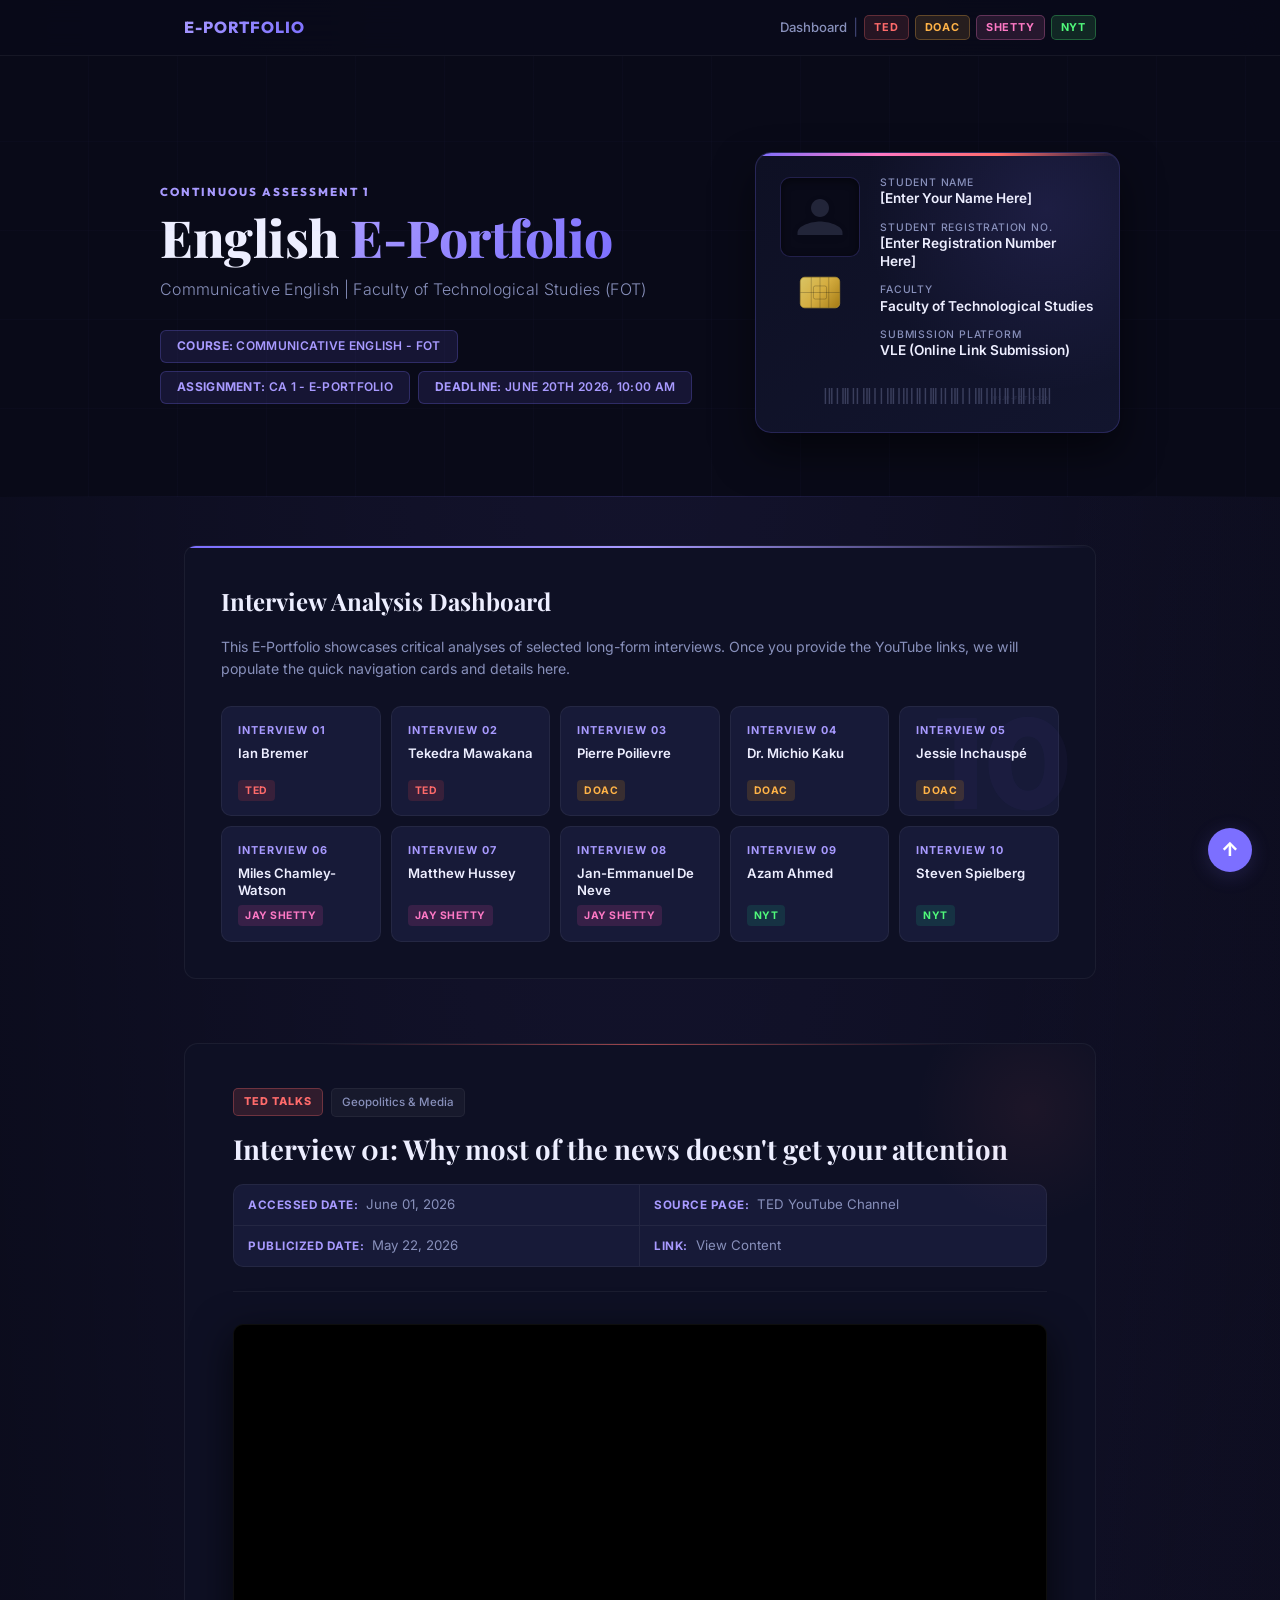
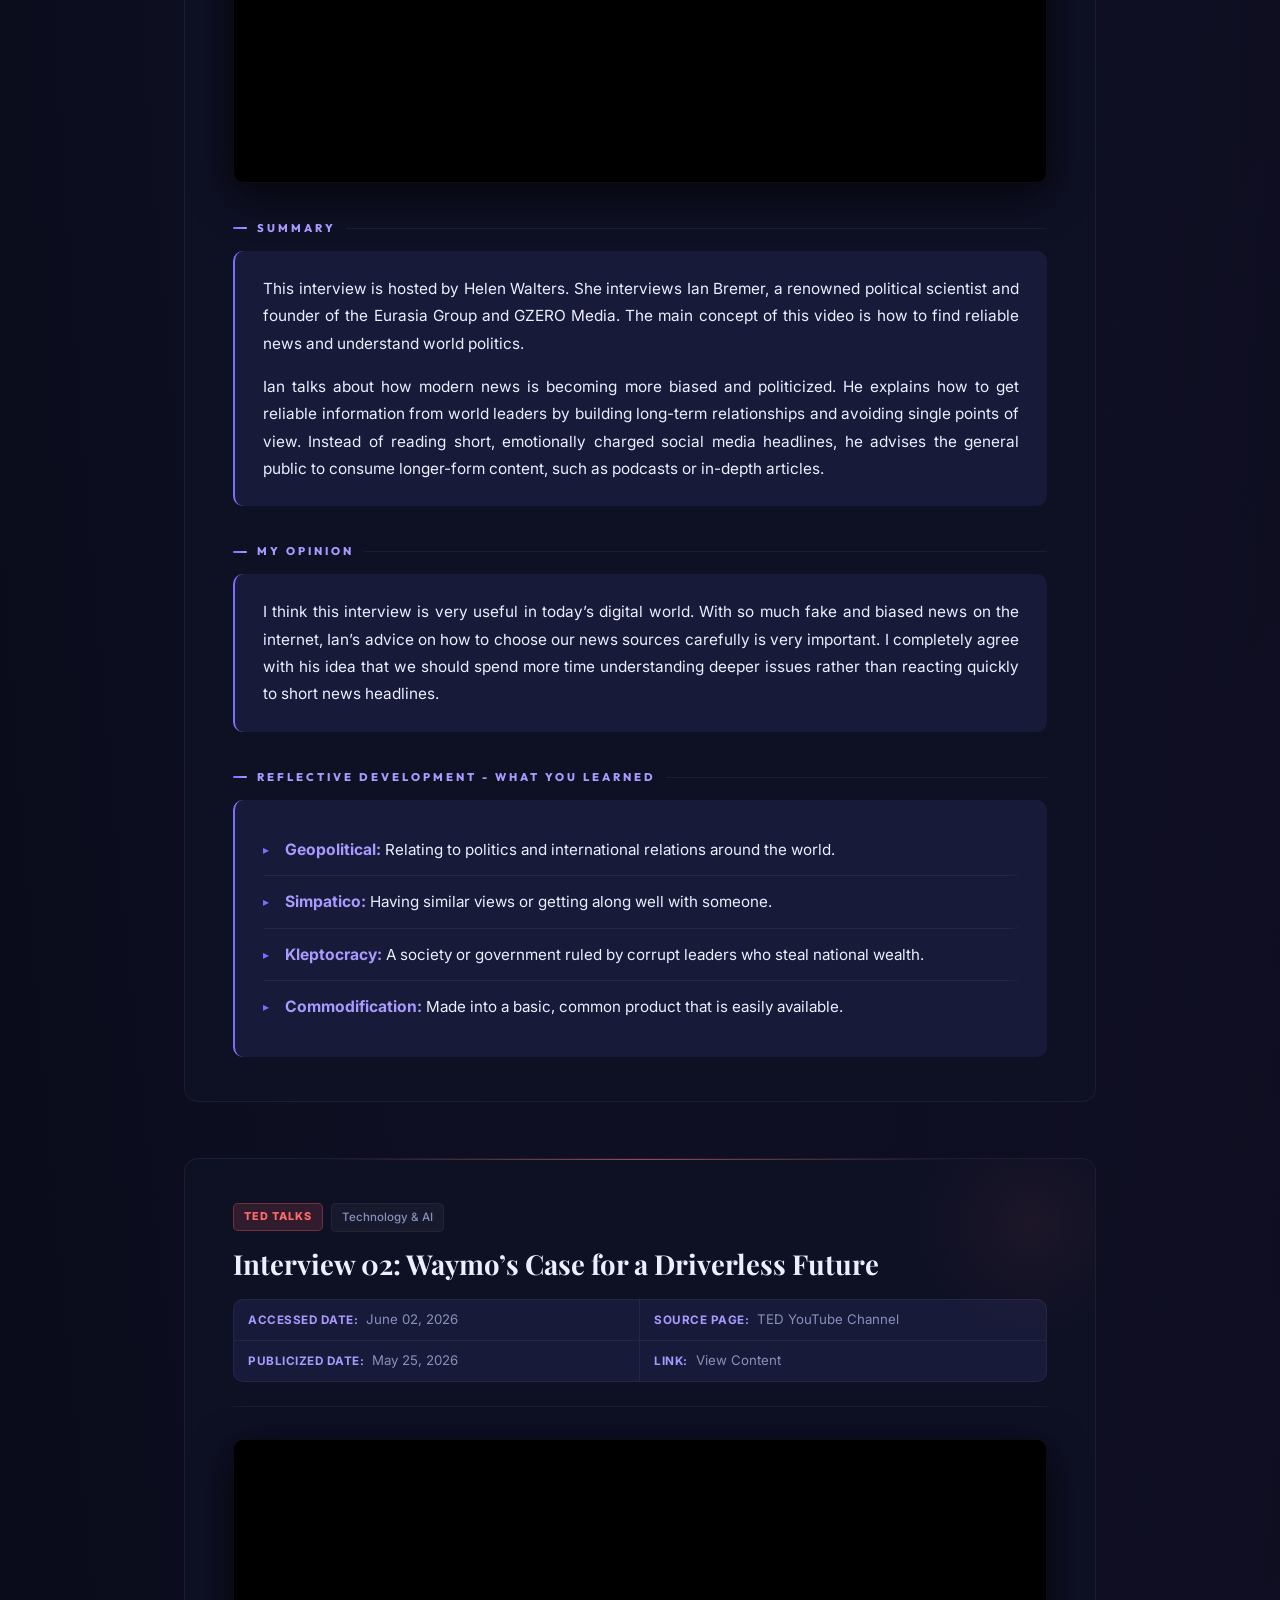
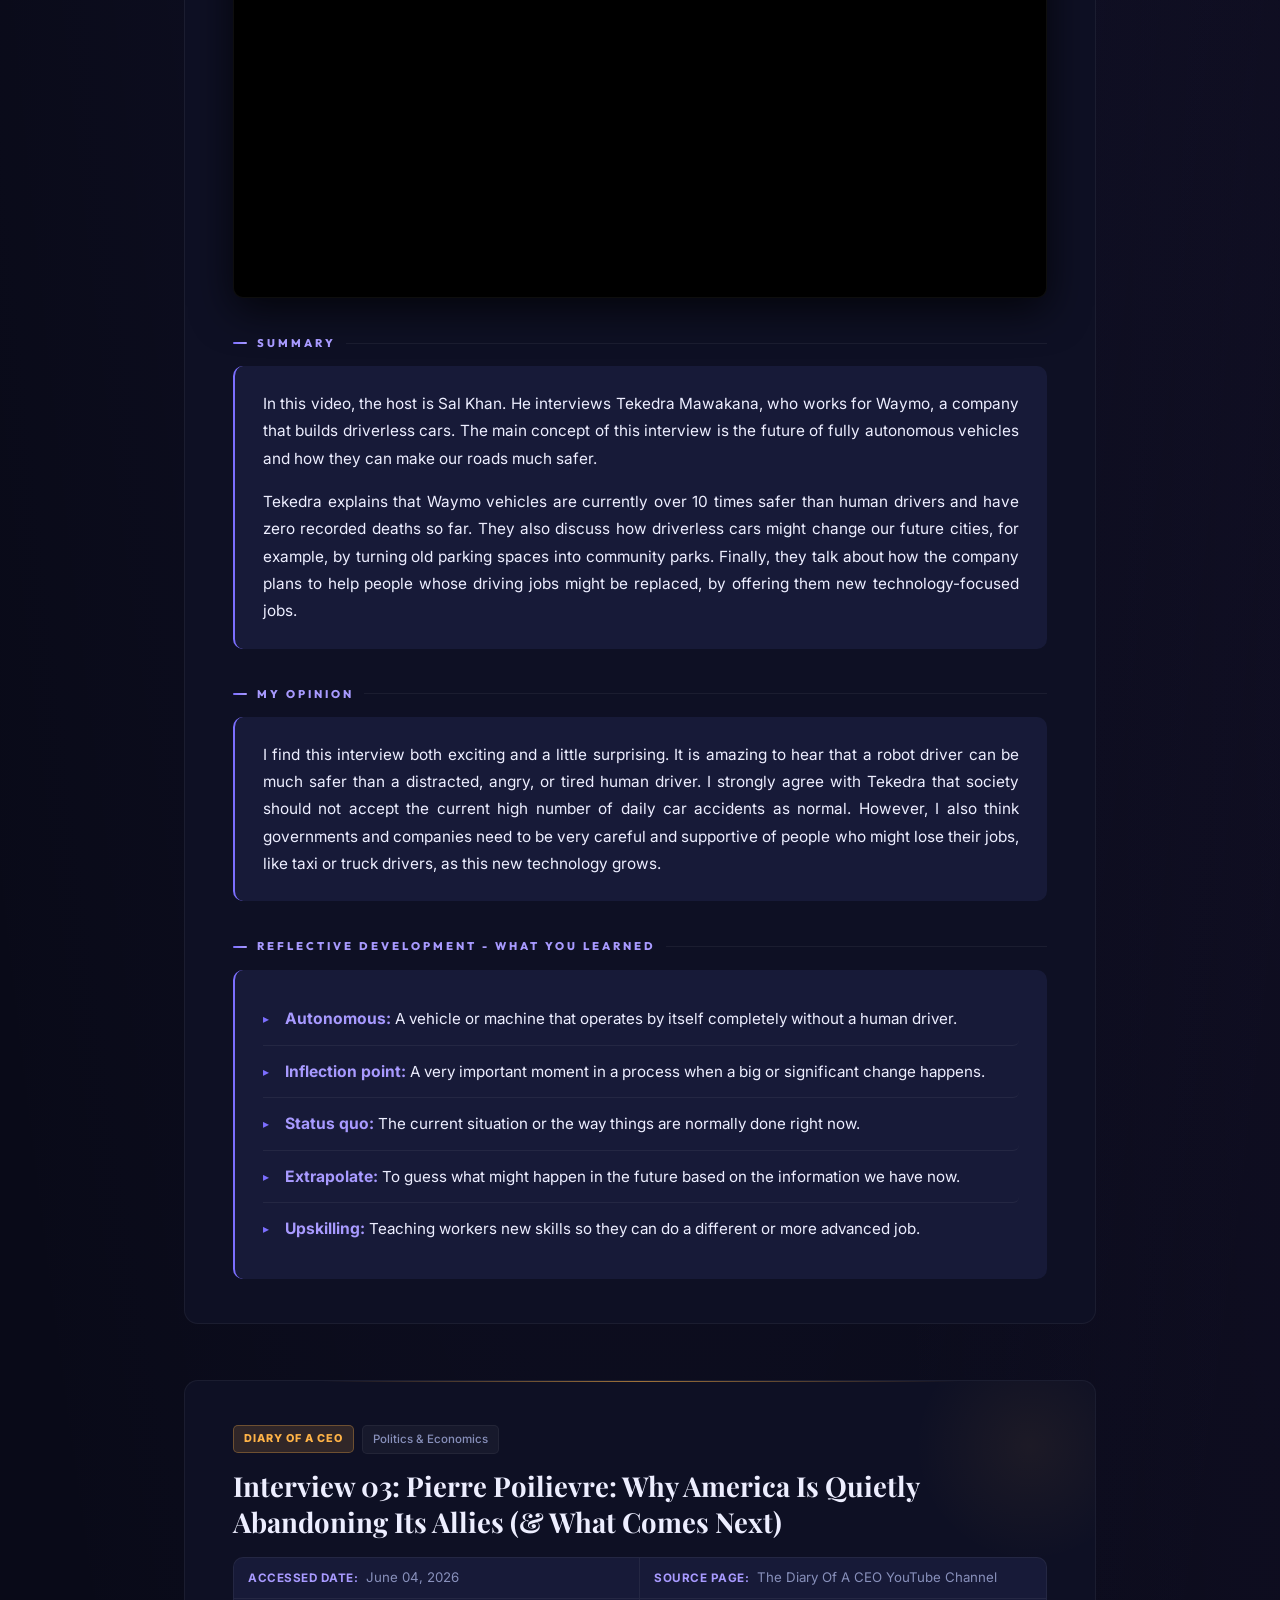
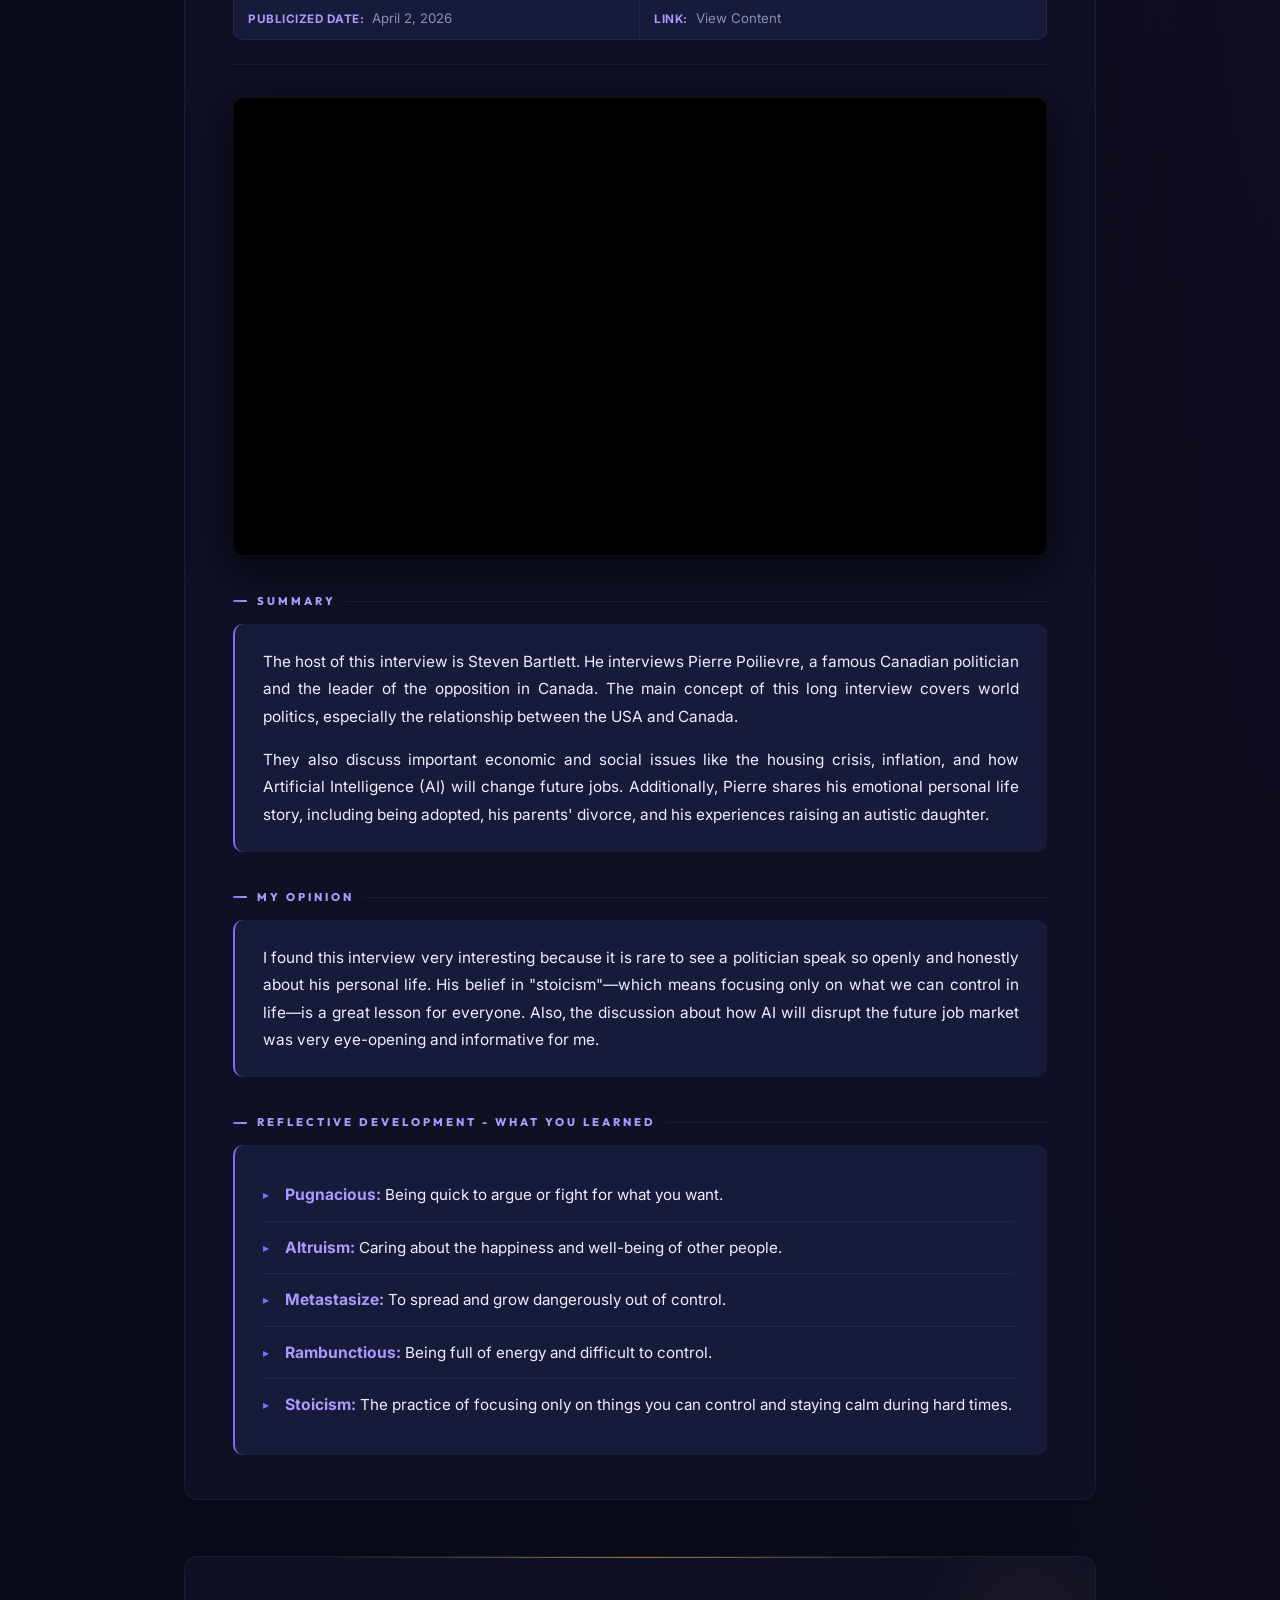
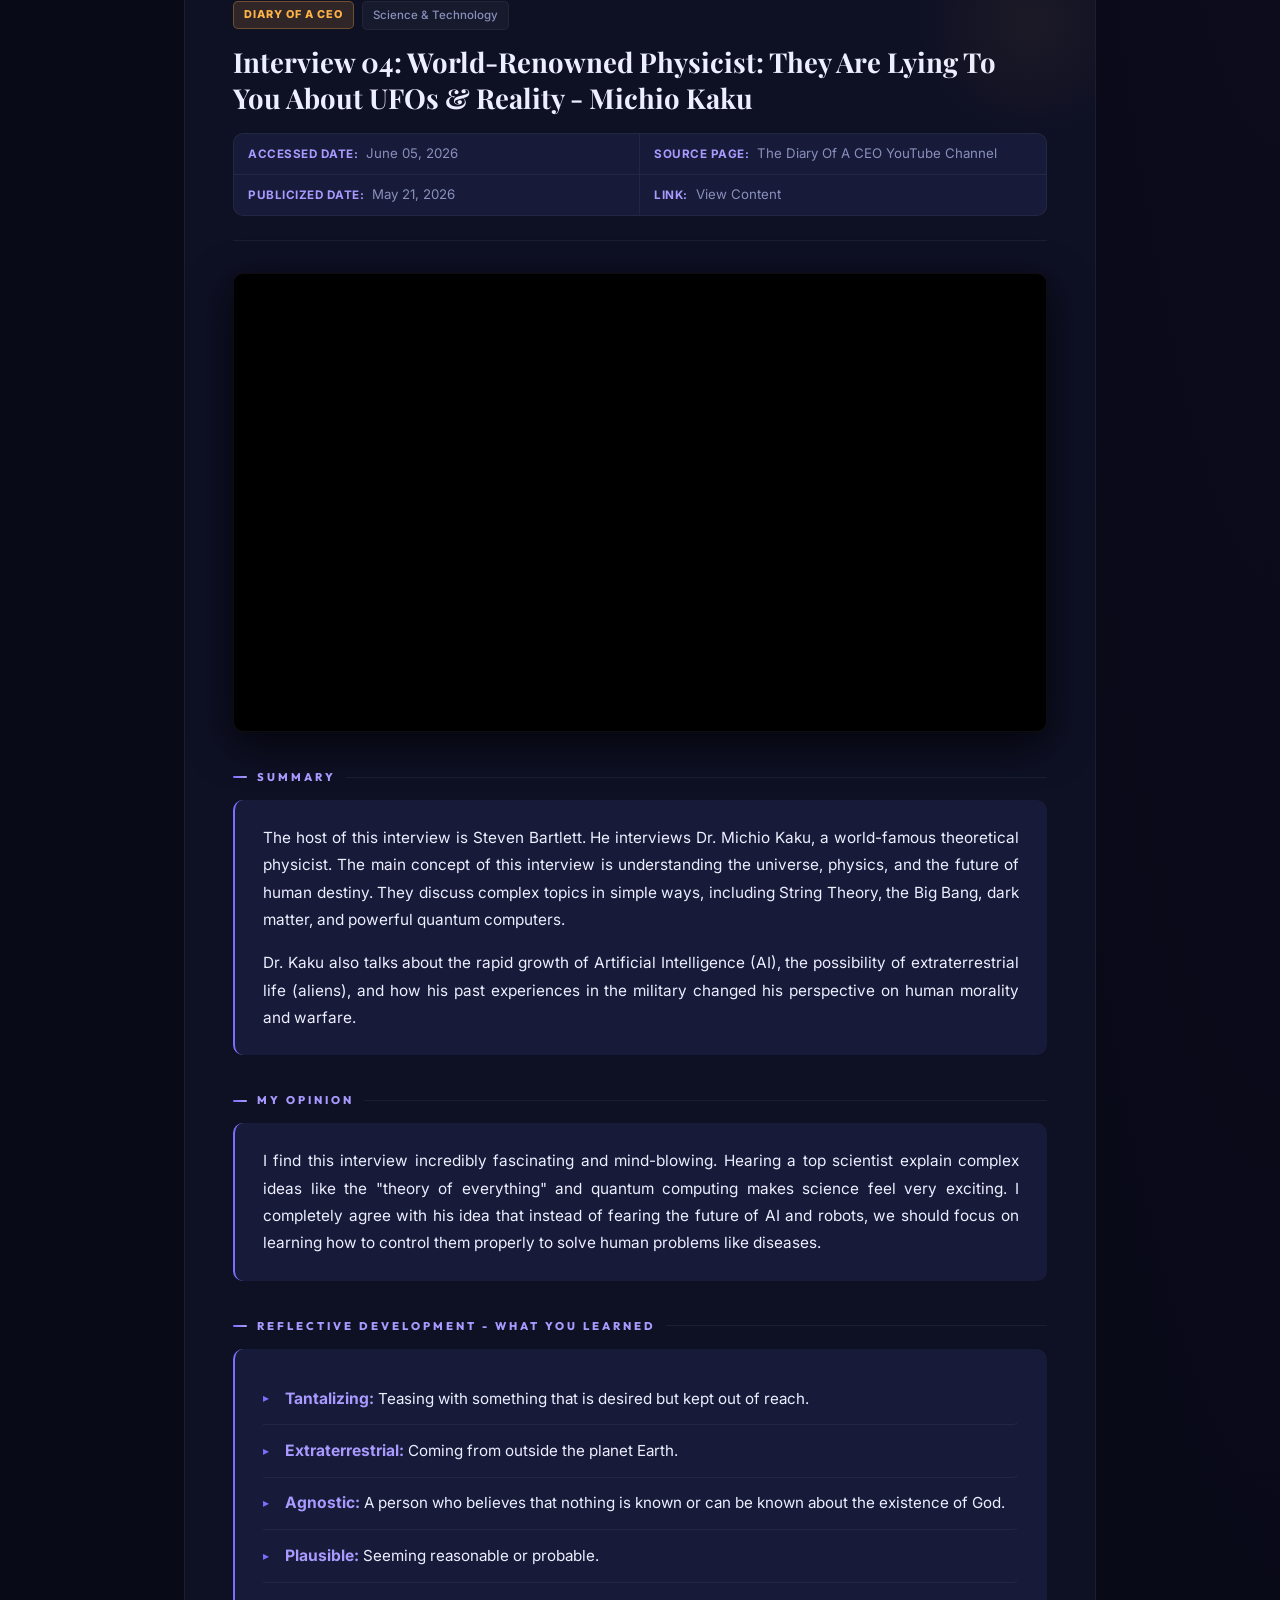
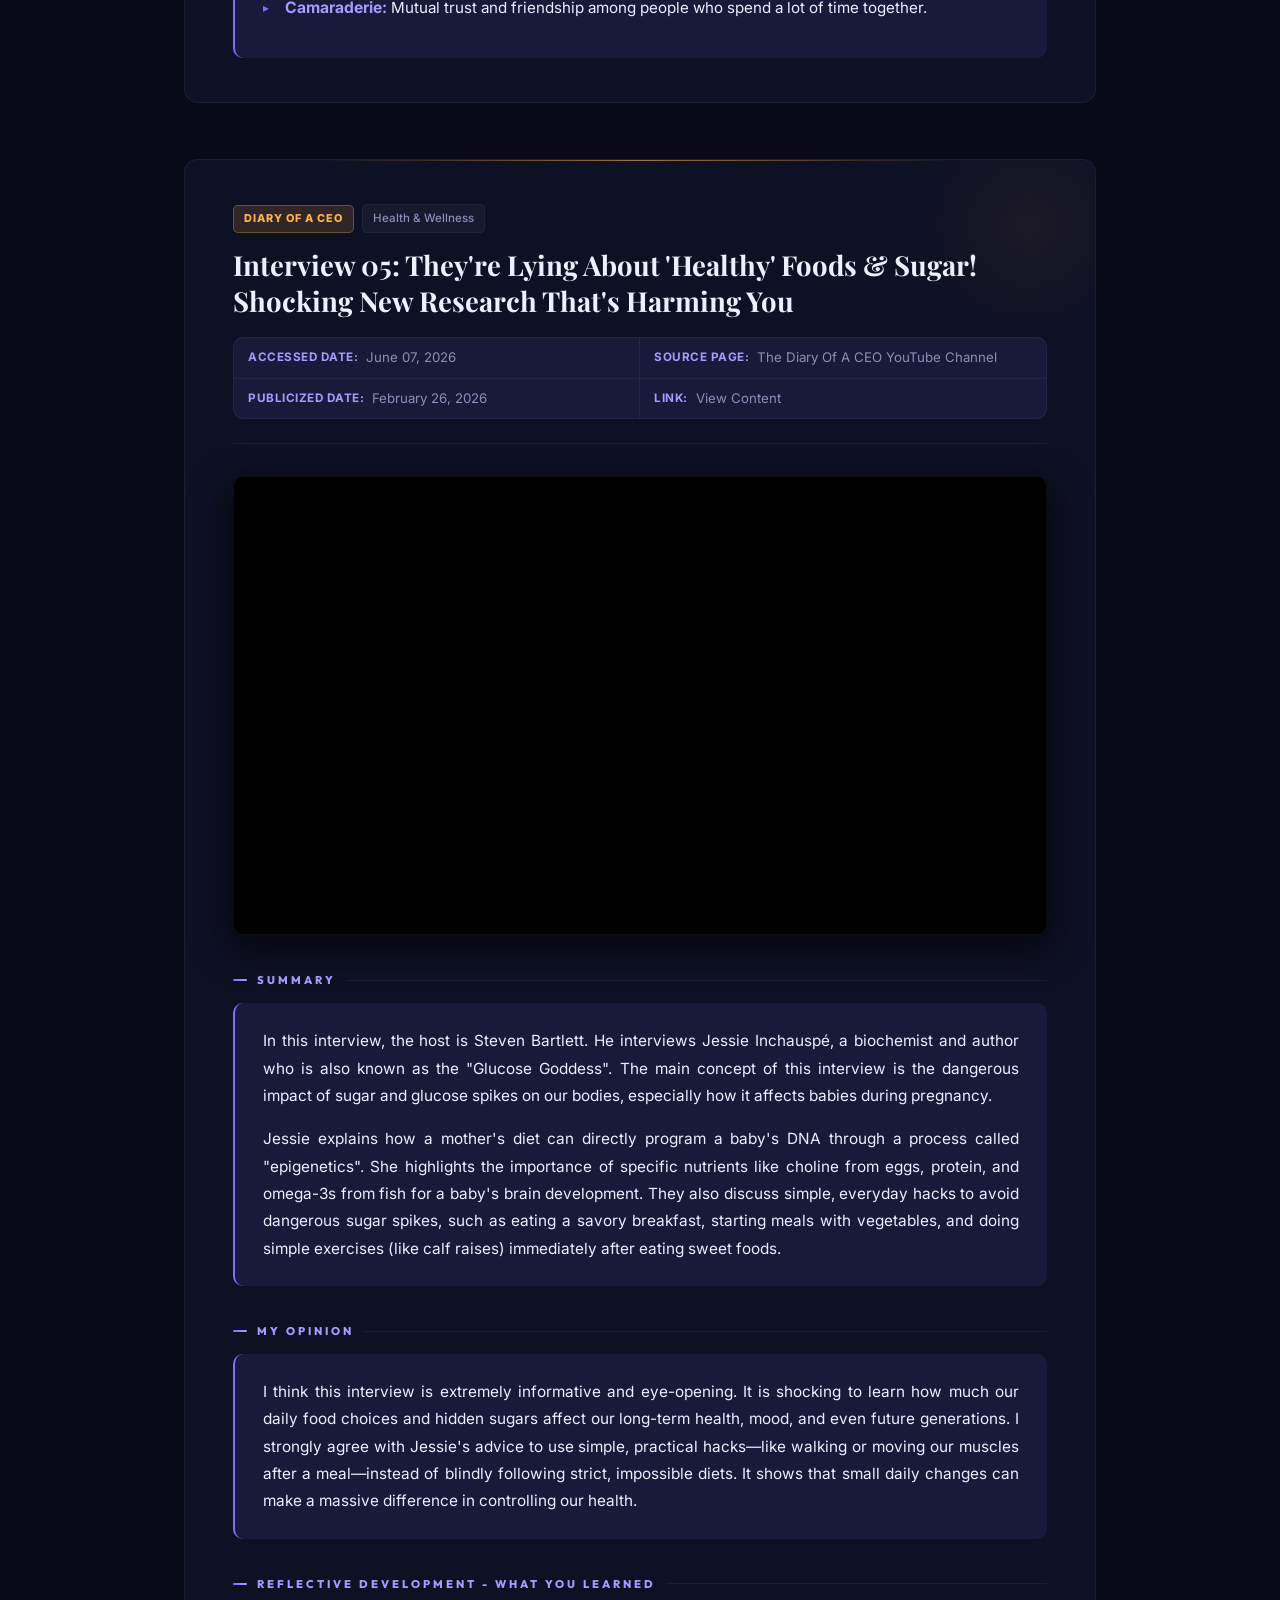
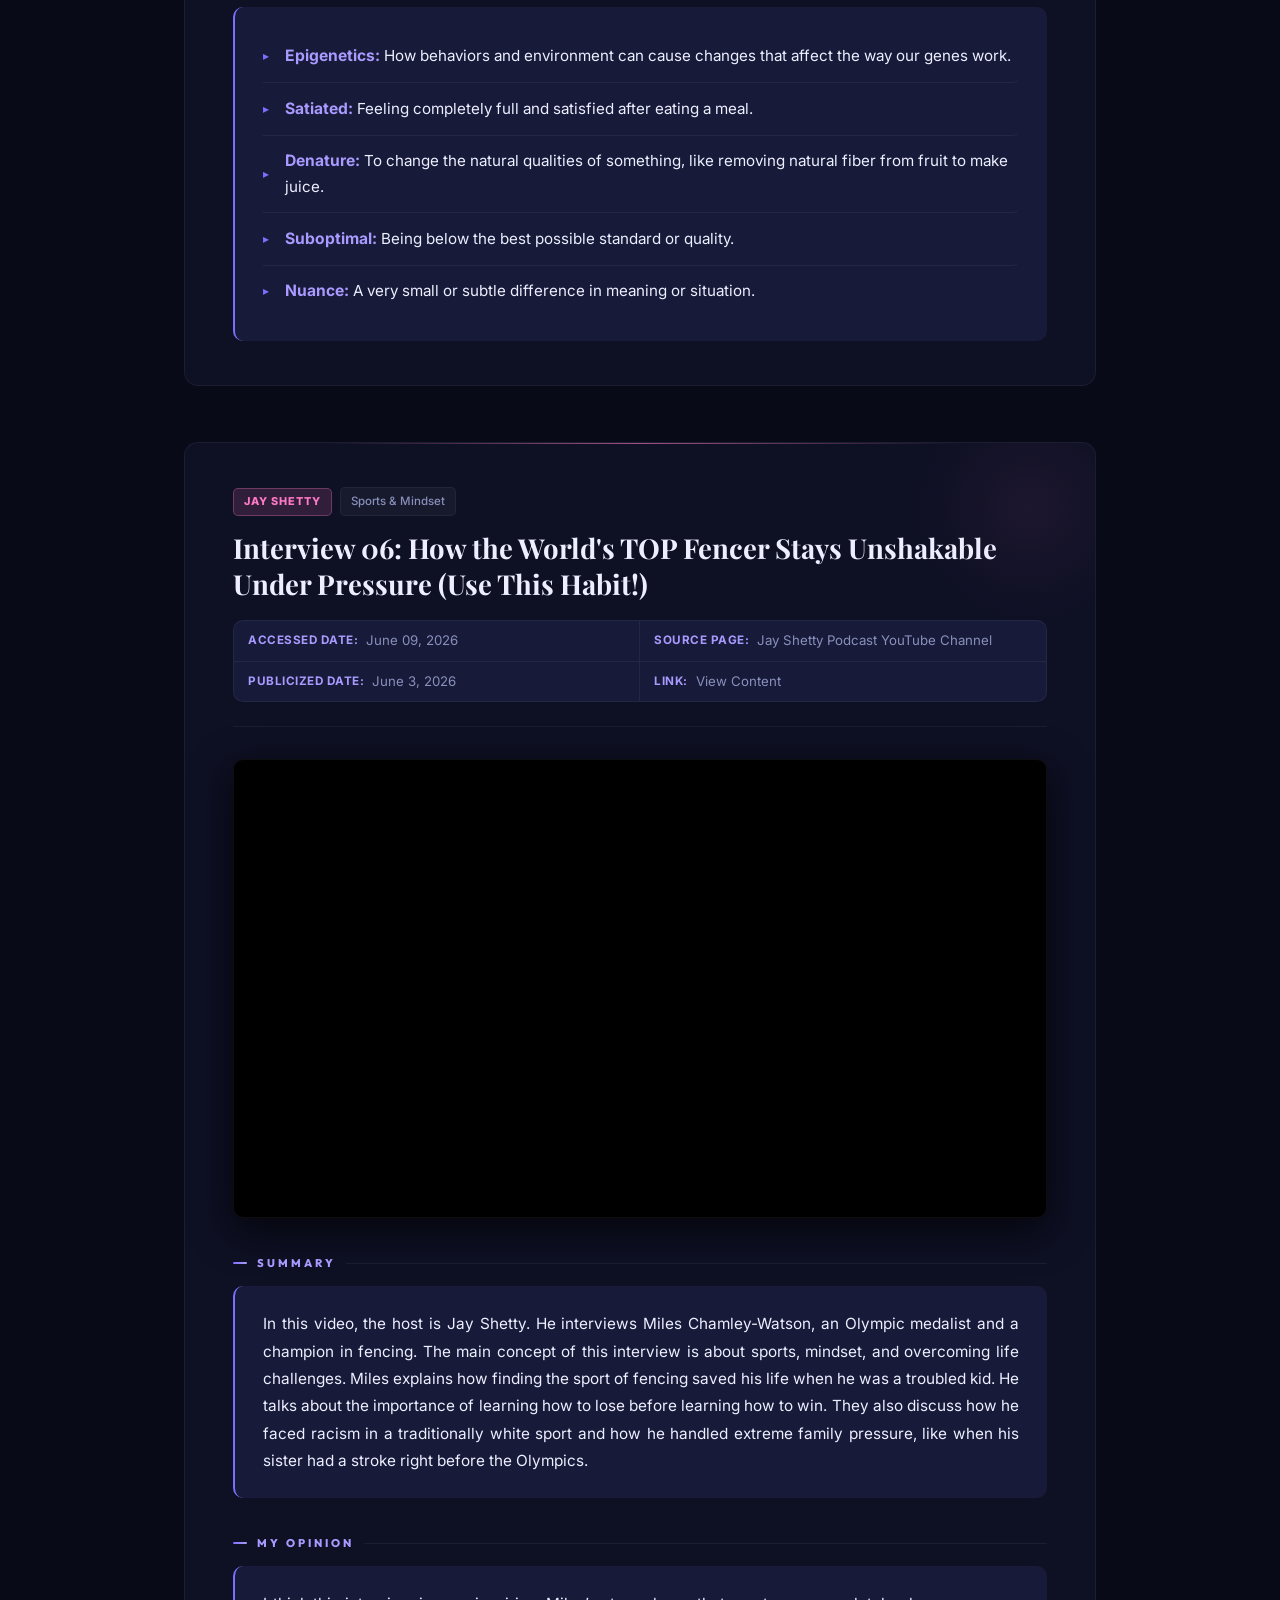
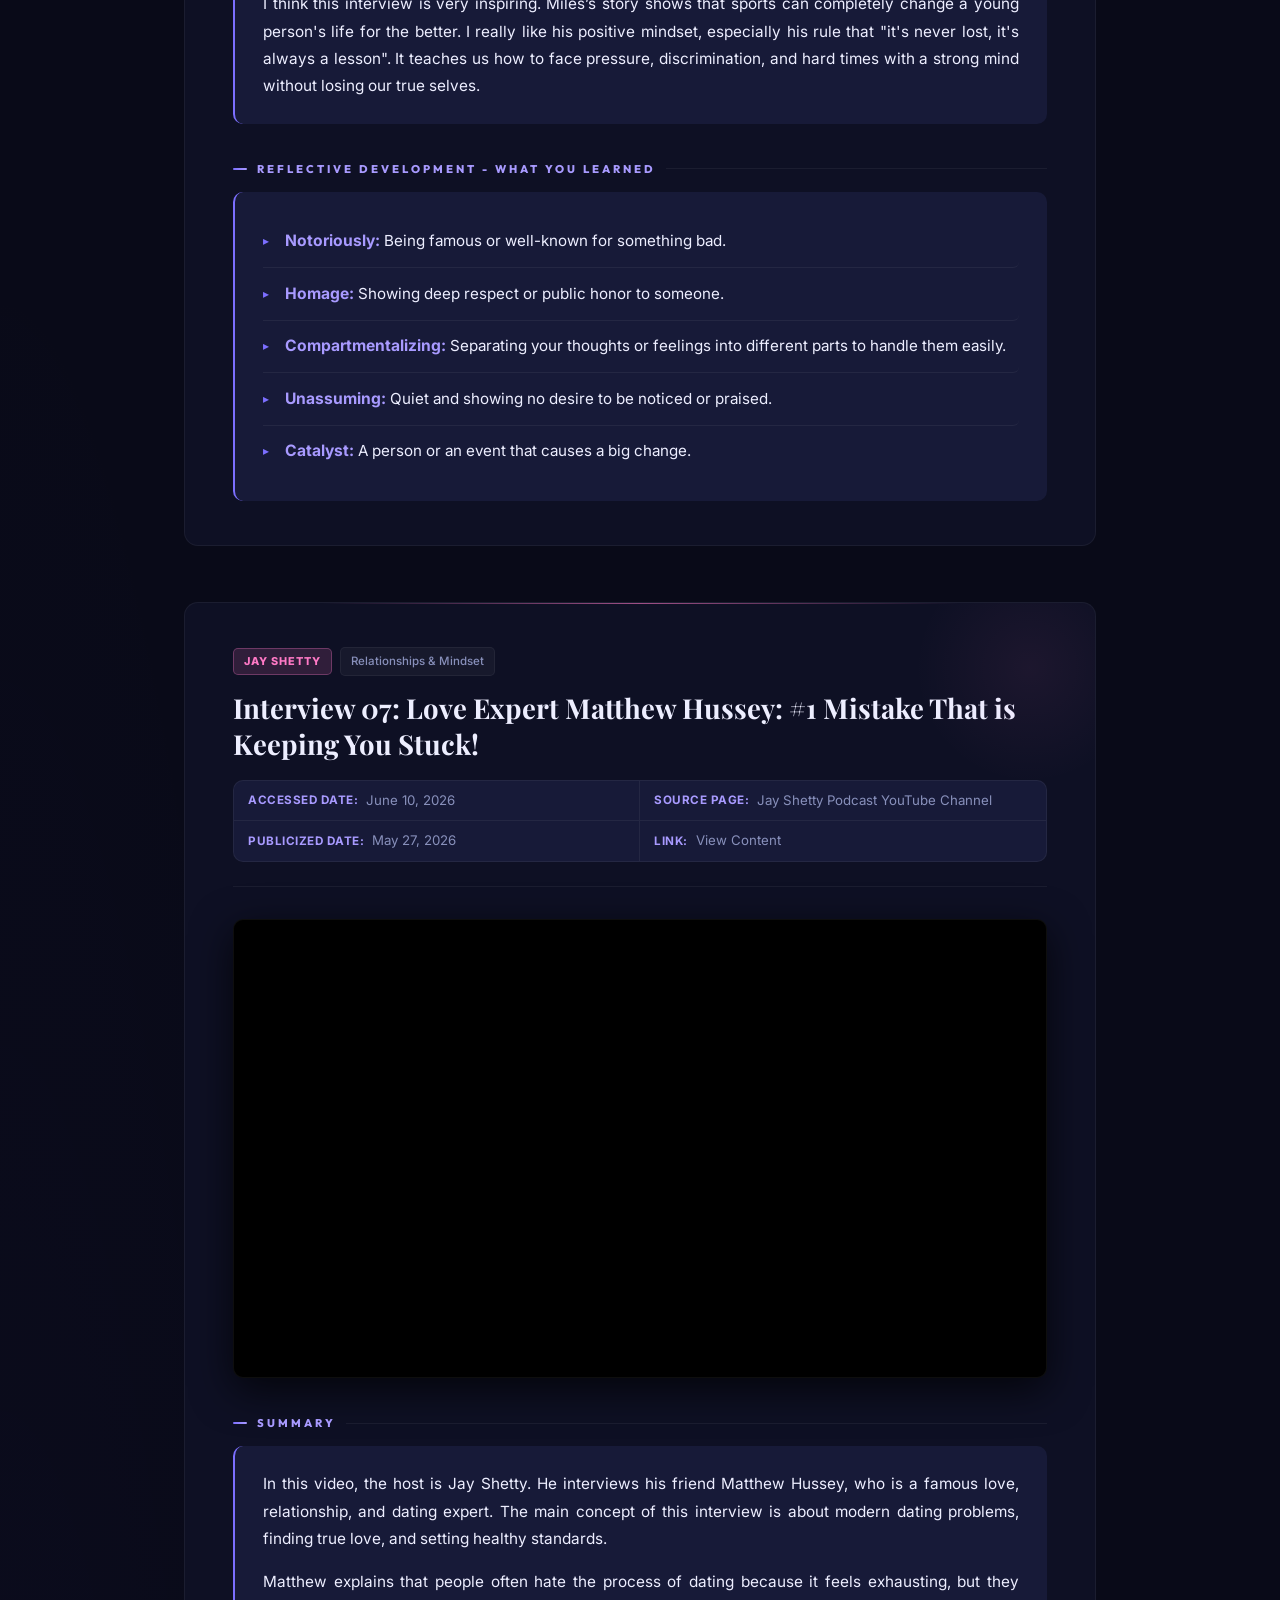
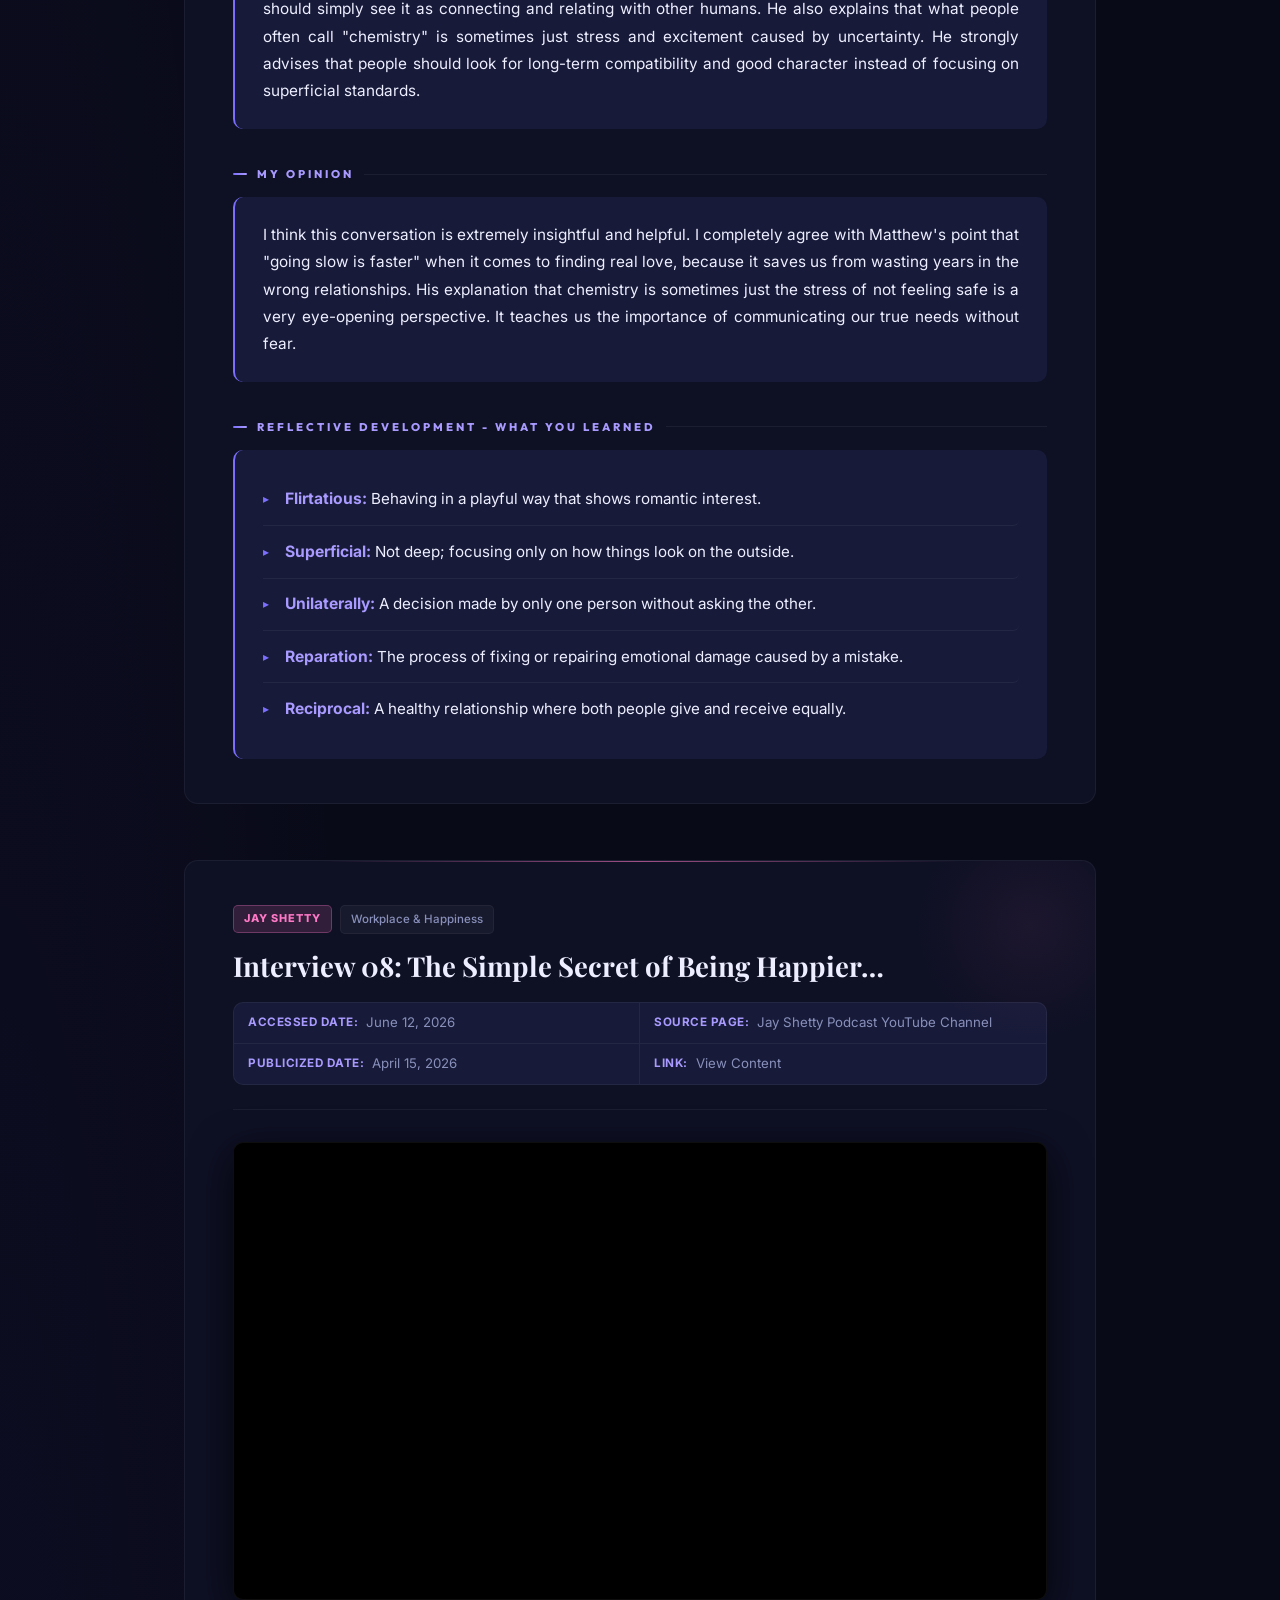
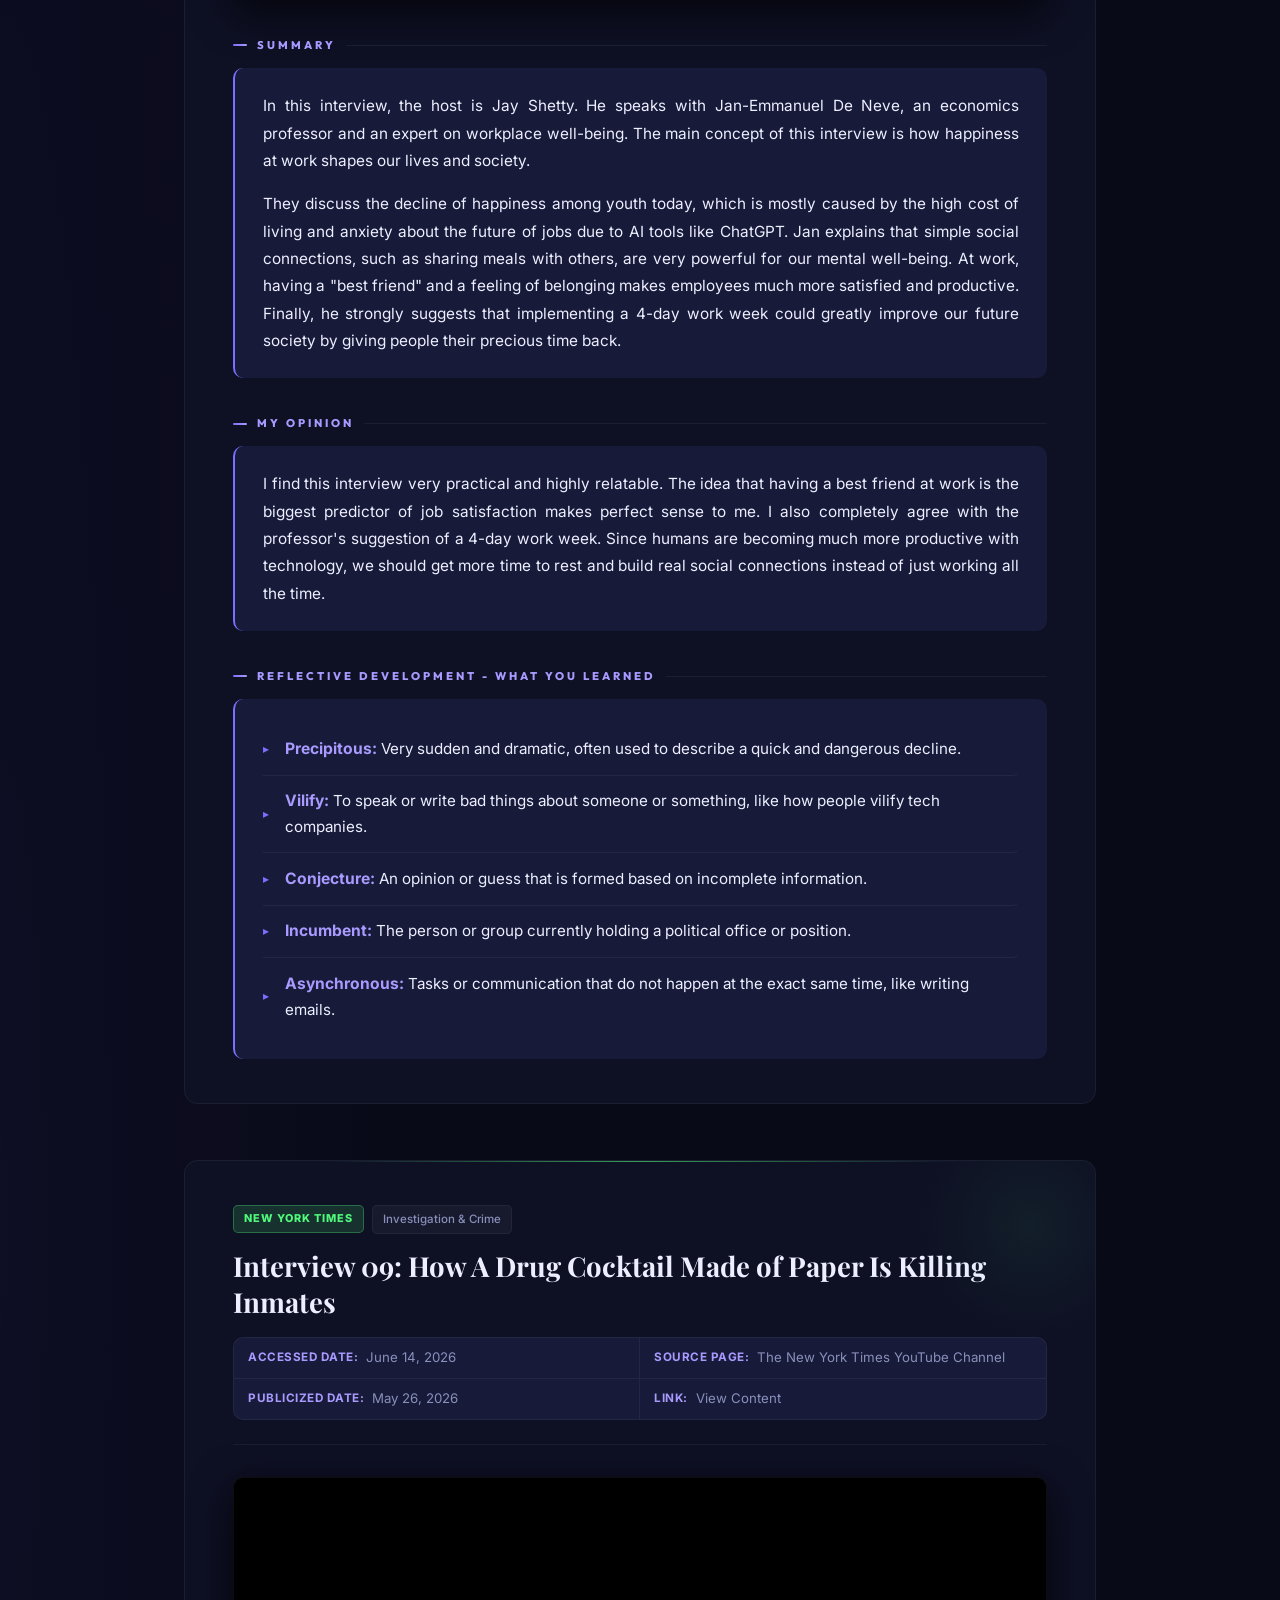
==== commit f04de096: "feat: redesign hero section with new smart ID card layout and interactive SVG elements" ====
--- a/index.html
+++ b/index.html
@@ -1,5 +1,6 @@
 <!DOCTYPE html>
 <html lang="en">
+
 <head>
     <meta charset="UTF-8">
     <meta name="viewport" content="width=device-width, initial-scale=1.0">
@@ -7,9 +8,12 @@
     <!-- Import Premium Fonts -->
     <link rel="preconnect" href="https://fonts.googleapis.com">
     <link rel="preconnect" href="https://fonts.gstatic.com" crossorigin>
-    <link href="https://fonts.googleapis.com/css2?family=Inter:wght@300;400;500;600;700&family=Outfit:wght@400;500;600;700;800&display=swap" rel="stylesheet">
+    <link
+        href="https://fonts.googleapis.com/css2?family=Inter:wght@300;400;500;600;700&family=Outfit:wght@400;500;600;700;800&display=swap"
+        rel="stylesheet">
     <link rel="stylesheet" href="styles.css">
 </head>
+
 <body>
 
     <!-- Sticky Navigation Bar -->
@@ -30,94 +34,154 @@
     <!-- Back to Top Button -->
     <a href="#" class="back-to-top" title="Go to Top">↑</a>
 
-    <header>
-        <h1>Continuous Assessment 1: E-Portfolio</h1>
-        <p>Communicative English | Faculty of Technological Studies</p>
-        <div class="meta-container">
-            <div class="meta-info"><strong>Course:</strong> Communicative English - FOT</div>
-            <div class="meta-info"><strong>Assignment:</strong> E-Portfolio (Continuous Assessment 1)</div>
-            <div class="meta-info"><strong>Submission Deadline:</strong> June 20th 2026, 10:00 AM</div>
-        </div>
-
-        <!-- Student Info Block -->
-        <div class="student-info-card">
-            <div class="student-info-item">
-                <span>Student Name</span>
-                <strong>[Enter Your Name Here]</strong>
+    <header class="hero-header">
+        <div class="header-grid">
+            <div class="header-left">
+                <div class="header-pretitle">Continuous Assessment 1</div>
+                <h1 class="header-title">English <span>E-Portfolio</span></h1>
+                <p class="header-subtitle">Communicative English | Faculty of Technological Studies (FOT)</p>
+                <div class="meta-container">
+                    <div class="meta-info"><strong>Course:</strong> Communicative English - FOT</div>
+                    <div class="meta-info"><strong>Assignment:</strong> CA 1 - E-Portfolio</div>
+                    <div class="meta-info"><strong>Deadline:</strong> June 20th 2026, 10:00 AM</div>
+                </div>
             </div>
-            <div class="student-info-item">
-                <span>Student Registration No.</span>
-                <strong>[Enter Registration Number Here]</strong>
-            </div>
-            <div class="student-info-item">
-                <span>Faculty</span>
-                <strong>Faculty of Technological Studies (FOT)</strong>
-            </div>
-            <div class="student-info-item">
-                <span>Submission Platform</span>
-                <strong>VLE (Online Link Submission)</strong>
+            <div class="header-right">
+                <!-- Redesigned Smart ID Student Card -->
+                <div class="student-id-card">
+                    <div class="card-glow-overlay"></div>
+                    <div class="card-header-accent"></div>
+                    <div class="card-body">
+                        <div class="card-visuals">
+                            <!-- SVG Student Avatar Silhouette -->
+                            <div class="avatar-container">
+                                <svg class="avatar-svg" viewBox="0 0 24 24" fill="none" xmlns="http://www.w3.org/2000/svg">
+                                    <path d="M12 12C14.21 12 16 10.21 16 8C16 5.79 14.21 4 12 4C9.79 4 8 5.79 8 8C8 10.21 9.79 12 12 12Z" fill="currentColor" opacity="0.35"/>
+                                    <path d="M12 14C8.67 14 2 15.67 2 19V20H22V19C22 15.67 15.33 14 12 14Z" fill="currentColor" opacity="0.35"/>
+                                </svg>
+                            </div>
+                            <!-- SVG Smart Card Gold Chip -->
+                            <div class="gold-chip">
+                                <svg class="chip-svg" viewBox="0 0 100 80" fill="none" xmlns="http://www.w3.org/2000/svg">
+                                    <rect x="5" y="5" width="90" height="70" rx="10" fill="url(#chipGradient)" stroke="rgba(212,175,55,0.8)" stroke-width="2"/>
+                                    <path d="M50 5V75" stroke="rgba(0,0,0,0.25)" stroke-width="2"/>
+                                    <path d="M5 40H95" stroke="rgba(0,0,0,0.25)" stroke-width="2"/>
+                                    <path d="M30 5V40" stroke="rgba(0,0,0,0.25)" stroke-width="2"/>
+                                    <path d="M70 5V40" stroke="rgba(0,0,0,0.25)" stroke-width="2"/>
+                                    <path d="M30 40V75" stroke="rgba(0,0,0,0.25)" stroke-width="2"/>
+                                    <path d="M70 40V75" stroke="rgba(0,0,0,0.25)" stroke-width="2"/>
+                                    <rect x="35" y="25" width="30" height="30" rx="4" fill="none" stroke="rgba(0,0,0,0.25)" stroke-width="2"/>
+                                    <defs>
+                                        <linearGradient id="chipGradient" x1="0" y1="0" x2="100" y2="80" gradientUnits="userSpaceOnUse">
+                                            <stop stop-color="#ffe875"/>
+                                            <stop offset="0.5" stop-color="#f7c844"/>
+                                            <stop offset="1" stop-color="#b8860b"/>
+                                        </linearGradient>
+                                    </defs>
+                                </svg>
+                            </div>
+                        </div>
+                        <div class="card-details">
+                            <div class="student-info-item">
+                                <span>Student Name</span>
+                                <strong>[Enter Your Name Here]</strong>
+                            </div>
+                            <div class="student-info-item">
+                                <span>Student Registration No.</span>
+                                <strong>[Enter Registration Number Here]</strong>
+                            </div>
+                            <div class="student-info-item">
+                                <span>Faculty</span>
+                                <strong>Faculty of Technological Studies</strong>
+                            </div>
+                            <div class="student-info-item">
+                                <span>Submission Platform</span>
+                                <strong>VLE (Online Link Submission)</strong>
+                            </div>
+                        </div>
+                    </div>
+                    <!-- Decorative Barcode at the Bottom -->
+                    <div class="card-barcode">
+                        <svg class="barcode-svg" viewBox="0 0 300 30" fill="none" xmlns="http://www.w3.org/2000/svg">
+                            <rect width="300" height="30" fill="transparent"/>
+                            <path d="M10 5V25M15 5V25M18 5V25M25 5V25M32 5V25M35 5V25M38 5V25M45 5V25M50 5V25M58 5V25M62 5V25M65 5V25M72 5V25M80 5V25M88 5V25M92 5V25M95 5V25M102 5V25M108 5V25M112 5V25M118 5V25M125 5V25M128 5V25M135 5V25M142 5V25M145 5V25M148 5V25M155 5V25M160 5V25M168 5V25M172 5V25M175 5V25M182 5V25M190 5V25M198 5V25M202 5V25M205 5V25M212 5V25M218 5V25M222 5V25M228 5V25M235 5V25M238 5V25M245 5V25M252 5V25M255 5V25M258 5V25M265 5V25M270 5V25M278 5V25M282 5V25M285 5V25M290 5V25" stroke="currentColor" stroke-width="1.8"/>
+                            <text x="220" y="20" fill="currentColor" opacity="0.4" font-family="'Outfit', sans-serif" font-size="7" font-weight="700" letter-spacing="1">USJP-FOT-2026</text>
+                        </svg>
+                    </div>
+                </div>
             </div>
         </div>
     </header>
 
     <main>
-        
+
         <!-- ========================================== -->
         <!-- DASHBOARD & QUICK NAVIGATION GRID          -->
         <!-- ========================================== -->
         <section class="dashboard-section">
             <h2 class="dashboard-title">Interview Analysis Dashboard</h2>
-            <p class="dashboard-desc">This E-Portfolio showcases critical analyses of selected long-form interviews. Once you provide the YouTube links, we will populate the quick navigation cards and details here.</p>
+            <p class="dashboard-desc">This E-Portfolio showcases critical analyses of selected long-form interviews.
+                Once you provide the YouTube links, we will populate the quick navigation cards and details here.</p>
             <div class="nav-grid" id="nav-grid">
                 <a href="#interview-01" class="nav-card">
                     <span class="nav-num">Interview 01</span>
                     <span class="nav-name">Ian Bremer</span>
-                    <span class="nav-badge" style="background: rgba(239, 68, 68, 0.15); color: var(--color-ted);">TED</span>
+                    <span class="nav-badge"
+                        style="background: rgba(239, 68, 68, 0.15); color: var(--color-ted);">TED</span>
                 </a>
                 <a href="#interview-02" class="nav-card">
                     <span class="nav-num">Interview 02</span>
                     <span class="nav-name">Tekedra Mawakana</span>
-                    <span class="nav-badge" style="background: rgba(239, 68, 68, 0.15); color: var(--color-ted);">TED</span>
+                    <span class="nav-badge"
+                        style="background: rgba(239, 68, 68, 0.15); color: var(--color-ted);">TED</span>
                 </a>
                 <a href="#interview-03" class="nav-card">
                     <span class="nav-num">Interview 03</span>
                     <span class="nav-name">Pierre Poilievre</span>
-                    <span class="nav-badge" style="background: rgba(245, 158, 11, 0.15); color: var(--color-doac);">DOAC</span>
+                    <span class="nav-badge"
+                        style="background: rgba(245, 158, 11, 0.15); color: var(--color-doac);">DOAC</span>
                 </a>
                 <a href="#interview-04" class="nav-card">
                     <span class="nav-num">Interview 04</span>
                     <span class="nav-name">Dr. Michio Kaku</span>
-                    <span class="nav-badge" style="background: rgba(245, 158, 11, 0.15); color: var(--color-doac);">DOAC</span>
+                    <span class="nav-badge"
+                        style="background: rgba(245, 158, 11, 0.15); color: var(--color-doac);">DOAC</span>
                 </a>
                 <a href="#interview-05" class="nav-card">
                     <span class="nav-num">Interview 05</span>
                     <span class="nav-name">Jessie Inchauspé</span>
-                    <span class="nav-badge" style="background: rgba(245, 158, 11, 0.15); color: var(--color-doac);">DOAC</span>
+                    <span class="nav-badge"
+                        style="background: rgba(245, 158, 11, 0.15); color: var(--color-doac);">DOAC</span>
                 </a>
                 <a href="#interview-06" class="nav-card">
                     <span class="nav-num">Interview 06</span>
                     <span class="nav-name">Miles Chamley-Watson</span>
-                    <span class="nav-badge" style="background: rgba(236, 72, 153, 0.15); color: var(--color-shetty);">Jay Shetty</span>
+                    <span class="nav-badge"
+                        style="background: rgba(236, 72, 153, 0.15); color: var(--color-shetty);">Jay Shetty</span>
                 </a>
                 <a href="#interview-07" class="nav-card">
                     <span class="nav-num">Interview 07</span>
                     <span class="nav-name">Matthew Hussey</span>
-                    <span class="nav-badge" style="background: rgba(236, 72, 153, 0.15); color: var(--color-shetty);">Jay Shetty</span>
+                    <span class="nav-badge"
+                        style="background: rgba(236, 72, 153, 0.15); color: var(--color-shetty);">Jay Shetty</span>
                 </a>
                 <a href="#interview-08" class="nav-card">
                     <span class="nav-num">Interview 08</span>
                     <span class="nav-name">Jan-Emmanuel De Neve</span>
-                    <span class="nav-badge" style="background: rgba(236, 72, 153, 0.15); color: var(--color-shetty);">Jay Shetty</span>
+                    <span class="nav-badge"
+                        style="background: rgba(236, 72, 153, 0.15); color: var(--color-shetty);">Jay Shetty</span>
                 </a>
                 <a href="#interview-09" class="nav-card">
                     <span class="nav-num">Interview 09</span>
                     <span class="nav-name">Azam Ahmed</span>
-                    <span class="nav-badge" style="background: rgba(16, 185, 129, 0.15); color: var(--color-nyt);">NYT</span>
+                    <span class="nav-badge"
+                        style="background: rgba(16, 185, 129, 0.15); color: var(--color-nyt);">NYT</span>
                 </a>
                 <a href="#interview-10" class="nav-card">
                     <span class="nav-num">Interview 10</span>
                     <span class="nav-name">Steven Spielberg</span>
-                    <span class="nav-badge" style="background: rgba(16, 185, 129, 0.15); color: var(--color-nyt);">NYT</span>
+                    <span class="nav-badge"
+                        style="background: rgba(16, 185, 129, 0.15); color: var(--color-nyt);">NYT</span>
                 </a>
             </div>
         </section>
@@ -135,31 +199,45 @@
                     </div>
                     <h2 class="item-title">Interview 01: Why most of the news doesn't get your attention</h2>
                     <div class="item-meta">
-                        <span><strong>Accessed Date:</strong> June 15, 2026</span>
-                        <span><strong>Source Page:</strong> TED YouTube channel</span>
-                        <span><strong>Publicized Date:</strong> May 20, 2026</span>
+                        <span><strong>Accessed Date:</strong> June 01, 2026</span>
+                        <span><strong>Source Page:</strong> TED YouTube Channel</span>
+                        <span><strong>Publicized Date:</strong> May 22, 2026</span>
                         <span><strong>Link:</strong> <a href="https://www.youtube.com/watch?v=BR7xdT_Xi5U" target="_blank" style="color: var(--accent-color); text-decoration: none;">View Content</a></span>
                     </div>
                 </div>
                 <div class="media-container">
-                    <iframe src="https://www.youtube.com/embed/BR7xdT_Xi5U" title="Why most of the news doesn't get your attention | TED Explains the World with Ian Bremmer" allow="accelerometer; autoplay; clipboard-write; encrypted-media; gyroscope; picture-in-picture; web-share" allowfullscreen loading="lazy"></iframe>
-                </div>
-                <div class="section-title">Summary</div>
-                <div class="section-content">
-                    <p>This interview is hosted by Helen Walters. She interviews Ian Bremer, a renowned political scientist and founder of the Eurasia Group and GZERO Media. The main concept of this video is how to find reliable news and understand world politics.</p>
-                    <p>Ian talks about how modern news is becoming more biased and politicized. He explains how to get reliable information from world leaders by building long-term relationships and avoiding single points of view. Instead of reading short, emotionally charged social media headlines, he advises the general public to consume longer-form content, such as podcasts or in-depth articles.</p>
-                </div>
-                <div class="section-title">My Opinion</div>
-                <div class="section-content">
-                    <p>I think this interview is very useful in today’s digital world. With so much fake and biased news on the internet, Ian’s advice on how to choose our news sources carefully is very important. I completely agree with his idea that we should spend more time understanding deeper issues rather than reacting quickly to short news headlines.</p>
-                </div>
-                <div class="section-title">Reflective Development - What You Learned</div>
-                <div class="section-content">
-                    <ul class="vocabulary-list">
-                        <li><strong>Geopolitical:</strong> Relating to politics and international relations around the world.</li>
+                    <iframe src="https://www.youtube.com/embed/BR7xdT_Xi5U"
+                        title="Why most of the news doesn't get your attention | TED Explains the World with Ian Bremmer"
+                        allow="accelerometer; autoplay; clipboard-write; encrypted-media; gyroscope; picture-in-picture; web-share"
+                        allowfullscreen loading="lazy"></iframe>
+                </div>
+                <div class="section-title">Summary</div>
+                <div class="section-content">
+                    <p>This interview is hosted by Helen Walters. She interviews Ian Bremer, a renowned political
+                        scientist and founder of the Eurasia Group and GZERO Media. The main concept of this video is
+                        how to find reliable news and understand world politics.</p>
+                    <p>Ian talks about how modern news is becoming more biased and politicized. He explains how to get
+                        reliable information from world leaders by building long-term relationships and avoiding single
+                        points of view. Instead of reading short, emotionally charged social media headlines, he advises
+                        the general public to consume longer-form content, such as podcasts or in-depth articles.</p>
+                </div>
+                <div class="section-title">My Opinion</div>
+                <div class="section-content">
+                    <p>I think this interview is very useful in today’s digital world. With so much fake and biased news
+                        on the internet, Ian’s advice on how to choose our news sources carefully is very important. I
+                        completely agree with his idea that we should spend more time understanding deeper issues rather
+                        than reacting quickly to short news headlines.</p>
+                </div>
+                <div class="section-title">Reflective Development - What You Learned</div>
+                <div class="section-content">
+                    <ul class="vocabulary-list">
+                        <li><strong>Geopolitical:</strong> Relating to politics and international relations around the
+                            world.</li>
                         <li><strong>Simpatico:</strong> Having similar views or getting along well with someone.</li>
-                        <li><strong>Kleptocracy:</strong> A society or government ruled by corrupt leaders who steal national wealth.</li>
-                        <li><strong>Commodification:</strong> Made into a basic, common product that is easily available.</li>
+                        <li><strong>Kleptocracy:</strong> A society or government ruled by corrupt leaders who steal
+                            national wealth.</li>
+                        <li><strong>Commodification:</strong> Made into a basic, common product that is easily
+                            available.</li>
                     </ul>
                 </div>
             </article>
@@ -175,31 +253,50 @@
                     </div>
                     <h2 class="item-title">Interview 02: Waymo’s Case for a Driverless Future</h2>
                     <div class="item-meta">
-                        <span><strong>Accessed Date:</strong> June 16, 2026</span>
+                        <span><strong>Accessed Date:</strong> June 02, 2026</span>
                         <span><strong>Source Page:</strong> TED YouTube Channel</span>
+                        <span><strong>Publicized Date:</strong> May 25, 2026</span>
                         <span><strong>Link:</strong> <a href="https://www.youtube.com/watch?v=Gqy1E5piq1w" target="_blank" style="color: var(--accent-color); text-decoration: none;">View Content</a></span>
                     </div>
                 </div>
                 <div class="media-container">
-                    <iframe src="https://www.youtube.com/embed/Gqy1E5piq1w" title="Waymo’s Case for a Driverless Future | Tekedra Mawakana, Sal Khan | TED" allow="accelerometer; autoplay; clipboard-write; encrypted-media; gyroscope; picture-in-picture; web-share" allowfullscreen loading="lazy"></iframe>
-                </div>
-                <div class="section-title">Summary</div>
-                <div class="section-content">
-                    <p>In this video, the host is Sal Khan. He interviews Tekedra Mawakana, who works for Waymo, a company that builds driverless cars. The main concept of this interview is the future of fully autonomous vehicles and how they can make our roads much safer.</p>
-                    <p>Tekedra explains that Waymo vehicles are currently over 10 times safer than human drivers and have zero recorded deaths so far. They also discuss how driverless cars might change our future cities, for example, by turning old parking spaces into community parks. Finally, they talk about how the company plans to help people whose driving jobs might be replaced, by offering them new technology-focused jobs.</p>
-                </div>
-                <div class="section-title">My Opinion</div>
-                <div class="section-content">
-                    <p>I find this interview both exciting and a little surprising. It is amazing to hear that a robot driver can be much safer than a distracted, angry, or tired human driver. I strongly agree with Tekedra that society should not accept the current high number of daily car accidents as normal. However, I also think governments and companies need to be very careful and supportive of people who might lose their jobs, like taxi or truck drivers, as this new technology grows.</p>
-                </div>
-                <div class="section-title">Reflective Development - What You Learned</div>
-                <div class="section-content">
-                    <ul class="vocabulary-list">
-                        <li><strong>Autonomous:</strong> A vehicle or machine that operates by itself completely without a human driver.</li>
-                        <li><strong>Inflection point:</strong> A very important moment in a process when a big or significant change happens.</li>
-                        <li><strong>Status quo:</strong> The current situation or the way things are normally done right now.</li>
-                        <li><strong>Extrapolate:</strong> To guess what might happen in the future based on the information we have now.</li>
-                        <li><strong>Upskilling:</strong> Teaching workers new skills so they can do a different or more advanced job.</li>
+                    <iframe src="https://www.youtube.com/embed/Gqy1E5piq1w"
+                        title="Waymo’s Case for a Driverless Future | Tekedra Mawakana, Sal Khan | TED"
+                        allow="accelerometer; autoplay; clipboard-write; encrypted-media; gyroscope; picture-in-picture; web-share"
+                        allowfullscreen loading="lazy"></iframe>
+                </div>
+                <div class="section-title">Summary</div>
+                <div class="section-content">
+                    <p>In this video, the host is Sal Khan. He interviews Tekedra Mawakana, who works for Waymo, a
+                        company that builds driverless cars. The main concept of this interview is the future of fully
+                        autonomous vehicles and how they can make our roads much safer.</p>
+                    <p>Tekedra explains that Waymo vehicles are currently over 10 times safer than human drivers and
+                        have zero recorded deaths so far. They also discuss how driverless cars might change our future
+                        cities, for example, by turning old parking spaces into community parks. Finally, they talk
+                        about how the company plans to help people whose driving jobs might be replaced, by offering
+                        them new technology-focused jobs.</p>
+                </div>
+                <div class="section-title">My Opinion</div>
+                <div class="section-content">
+                    <p>I find this interview both exciting and a little surprising. It is amazing to hear that a robot
+                        driver can be much safer than a distracted, angry, or tired human driver. I strongly agree with
+                        Tekedra that society should not accept the current high number of daily car accidents as normal.
+                        However, I also think governments and companies need to be very careful and supportive of people
+                        who might lose their jobs, like taxi or truck drivers, as this new technology grows.</p>
+                </div>
+                <div class="section-title">Reflective Development - What You Learned</div>
+                <div class="section-content">
+                    <ul class="vocabulary-list">
+                        <li><strong>Autonomous:</strong> A vehicle or machine that operates by itself completely without
+                            a human driver.</li>
+                        <li><strong>Inflection point:</strong> A very important moment in a process when a big or
+                            significant change happens.</li>
+                        <li><strong>Status quo:</strong> The current situation or the way things are normally done right
+                            now.</li>
+                        <li><strong>Extrapolate:</strong> To guess what might happen in the future based on the
+                            information we have now.</li>
+                        <li><strong>Upskilling:</strong> Teaching workers new skills so they can do a different or more
+                            advanced job.</li>
                     </ul>
                 </div>
             </article>
@@ -213,24 +310,37 @@
                         <span class="badge-channel doac">Diary of a CEO</span>
                         <span class="badge-topic">Politics & Economics</span>
                     </div>
-                    <h2 class="item-title">Interview 03: Pierre Poilievre: Why America Is Quietly Abandoning Its Allies (& What Comes Next)</h2>
-                    <div class="item-meta">
-                        <span><strong>Accessed Date:</strong> June 15, 2026</span>
+                    <h2 class="item-title">Interview 03: Pierre Poilievre: Why America Is Quietly Abandoning Its Allies
+                        (& What Comes Next)</h2>
+                    <div class="item-meta">
+                        <span><strong>Accessed Date:</strong> June 04, 2026</span>
                         <span><strong>Source Page:</strong> The Diary Of A CEO YouTube Channel</span>
+                        <span><strong>Publicized Date:</strong> April 2, 2026</span>
                         <span><strong>Link:</strong> <a href="https://www.youtube.com/watch?v=9JxaESJIGO0" target="_blank" style="color: var(--accent-color); text-decoration: none;">View Content</a></span>
                     </div>
                 </div>
                 <div class="media-container">
-                    <iframe src="https://www.youtube.com/embed/9JxaESJIGO0" title="Pierre Poilievre: Why America Is Quietly Abandoning Its Allies (& What Comes Next)" allow="accelerometer; autoplay; clipboard-write; encrypted-media; gyroscope; picture-in-picture; web-share" allowfullscreen loading="lazy"></iframe>
-                </div>
-                <div class="section-title">Summary</div>
-                <div class="section-content">
-                    <p>The host of this interview is Steven Bartlett. He interviews Pierre Poilievre, a famous Canadian politician and the leader of the opposition in Canada. The main concept of this long interview covers world politics, especially the relationship between the USA and Canada.</p>
-                    <p>They also discuss important economic and social issues like the housing crisis, inflation, and how Artificial Intelligence (AI) will change future jobs. Additionally, Pierre shares his emotional personal life story, including being adopted, his parents' divorce, and his experiences raising an autistic daughter.</p>
-                </div>
-                <div class="section-title">My Opinion</div>
-                <div class="section-content">
-                    <p>I found this interview very interesting because it is rare to see a politician speak so openly and honestly about his personal life. His belief in "stoicism"—which means focusing only on what we can control in life—is a great lesson for everyone. Also, the discussion about how AI will disrupt the future job market was very eye-opening and informative for me.</p>
+                    <iframe src="https://www.youtube.com/embed/9JxaESJIGO0"
+                        title="Pierre Poilievre: Why America Is Quietly Abandoning Its Allies (& What Comes Next)"
+                        allow="accelerometer; autoplay; clipboard-write; encrypted-media; gyroscope; picture-in-picture; web-share"
+                        allowfullscreen loading="lazy"></iframe>
+                </div>
+                <div class="section-title">Summary</div>
+                <div class="section-content">
+                    <p>The host of this interview is Steven Bartlett. He interviews Pierre Poilievre, a famous Canadian
+                        politician and the leader of the opposition in Canada. The main concept of this long interview
+                        covers world politics, especially the relationship between the USA and Canada.</p>
+                    <p>They also discuss important economic and social issues like the housing crisis, inflation, and
+                        how Artificial Intelligence (AI) will change future jobs. Additionally, Pierre shares his
+                        emotional personal life story, including being adopted, his parents' divorce, and his
+                        experiences raising an autistic daughter.</p>
+                </div>
+                <div class="section-title">My Opinion</div>
+                <div class="section-content">
+                    <p>I found this interview very interesting because it is rare to see a politician speak so openly
+                        and honestly about his personal life. His belief in "stoicism"—which means focusing only on what
+                        we can control in life—is a great lesson for everyone. Also, the discussion about how AI will
+                        disrupt the future job market was very eye-opening and informative for me.</p>
                 </div>
                 <div class="section-title">Reflective Development - What You Learned</div>
                 <div class="section-content">
@@ -239,7 +349,8 @@
                         <li><strong>Altruism:</strong> Caring about the happiness and well-being of other people.</li>
                         <li><strong>Metastasize:</strong> To spread and grow dangerously out of control.</li>
                         <li><strong>Rambunctious:</strong> Being full of energy and difficult to control.</li>
-                        <li><strong>Stoicism:</strong> The practice of focusing only on things you can control and staying calm during hard times.</li>
+                        <li><strong>Stoicism:</strong> The practice of focusing only on things you can control and
+                            staying calm during hard times.</li>
                     </ul>
                 </div>
             </article>
@@ -253,33 +364,52 @@
                         <span class="badge-channel doac">Diary of a CEO</span>
                         <span class="badge-topic">Science & Technology</span>
                     </div>
-                    <h2 class="item-title">Interview 04: World-Renowned Physicist: They Are Lying To You About UFOs & Reality - Michio Kaku</h2>
-                    <div class="item-meta">
-                        <span><strong>Accessed Date:</strong> June 16, 2026</span>
+                    <h2 class="item-title">Interview 04: World-Renowned Physicist: They Are Lying To You About UFOs &
+                        Reality - Michio Kaku</h2>
+                    <div class="item-meta">
+                        <span><strong>Accessed Date:</strong> June 05, 2026</span>
                         <span><strong>Source Page:</strong> The Diary Of A CEO YouTube Channel</span>
-                        <span><strong>Link:</strong> <a href="https://www.youtube.com/watch?v=opB7_JXL0LA" target="_blank" style="color: var(--accent-color); text-decoration: none;">View Content</a></span>
-                    </div>
-                </div>
-                <div class="media-container">
-                    <iframe src="https://www.youtube.com/embed/opB7_JXL0LA" title="World-Renowned Physicist: They Are Lying To You About UFOs & Reality - Michio Kaku" allow="accelerometer; autoplay; clipboard-write; encrypted-media; gyroscope; picture-in-picture; web-share" allowfullscreen loading="lazy"></iframe>
-                </div>
-                <div class="section-title">Summary</div>
-                <div class="section-content">
-                    <p>The host of this interview is Steven Bartlett. He interviews Dr. Michio Kaku, a world-famous theoretical physicist. The main concept of this interview is understanding the universe, physics, and the future of human destiny. They discuss complex topics in simple ways, including String Theory, the Big Bang, dark matter, and powerful quantum computers.</p>
-                    <p>Dr. Kaku also talks about the rapid growth of Artificial Intelligence (AI), the possibility of extraterrestrial life (aliens), and how his past experiences in the military changed his perspective on human morality and warfare.</p>
-                </div>
-                <div class="section-title">My Opinion</div>
-                <div class="section-content">
-                    <p>I find this interview incredibly fascinating and mind-blowing. Hearing a top scientist explain complex ideas like the "theory of everything" and quantum computing makes science feel very exciting. I completely agree with his idea that instead of fearing the future of AI and robots, we should focus on learning how to control them properly to solve human problems like diseases.</p>
-                </div>
-                <div class="section-title">Reflective Development - What You Learned</div>
-                <div class="section-content">
-                    <ul class="vocabulary-list">
-                        <li><strong>Tantalizing:</strong> Teasing with something that is desired but kept out of reach.</li>
+                        <span><strong>Publicized Date:</strong> May 21, 2026</span>
+                        <span><strong>Link:</strong> <a href="https://www.youtube.com/watch?v=opB7_JXL0LA"
+                                target="_blank" style="color: var(--accent-color); text-decoration: none;">View
+                                Content</a></span>
+                    </div>
+                </div>
+                <div class="media-container">
+                    <iframe src="https://www.youtube.com/embed/opB7_JXL0LA"
+                        title="World-Renowned Physicist: They Are Lying To You About UFOs & Reality - Michio Kaku"
+                        allow="accelerometer; autoplay; clipboard-write; encrypted-media; gyroscope; picture-in-picture; web-share"
+                        allowfullscreen loading="lazy"></iframe>
+                </div>
+                <div class="section-title">Summary</div>
+                <div class="section-content">
+                    <p>The host of this interview is Steven Bartlett. He interviews Dr. Michio Kaku, a world-famous
+                        theoretical physicist. The main concept of this interview is understanding the universe,
+                        physics, and the future of human destiny. They discuss complex topics in simple ways, including
+                        String Theory, the Big Bang, dark matter, and powerful quantum computers.</p>
+                    <p>Dr. Kaku also talks about the rapid growth of Artificial Intelligence (AI), the possibility of
+                        extraterrestrial life (aliens), and how his past experiences in the military changed his
+                        perspective on human morality and warfare.</p>
+                </div>
+                <div class="section-title">My Opinion</div>
+                <div class="section-content">
+                    <p>I find this interview incredibly fascinating and mind-blowing. Hearing a top scientist explain
+                        complex ideas like the "theory of everything" and quantum computing makes science feel very
+                        exciting. I completely agree with his idea that instead of fearing the future of AI and robots,
+                        we should focus on learning how to control them properly to solve human problems like diseases.
+                    </p>
+                </div>
+                <div class="section-title">Reflective Development - What You Learned</div>
+                <div class="section-content">
+                    <ul class="vocabulary-list">
+                        <li><strong>Tantalizing:</strong> Teasing with something that is desired but kept out of reach.
+                        </li>
                         <li><strong>Extraterrestrial:</strong> Coming from outside the planet Earth.</li>
-                        <li><strong>Agnostic:</strong> A person who believes that nothing is known or can be known about the existence of God.</li>
+                        <li><strong>Agnostic:</strong> A person who believes that nothing is known or can be known about
+                            the existence of God.</li>
                         <li><strong>Plausible:</strong> Seeming reasonable or probable.</li>
-                        <li><strong>Camaraderie:</strong> Mutual trust and friendship among people who spend a lot of time together.</li>
+                        <li><strong>Camaraderie:</strong> Mutual trust and friendship among people who spend a lot of
+                            time together.</li>
                     </ul>
                 </div>
             </article>
@@ -293,31 +423,52 @@
                         <span class="badge-channel doac">Diary of a CEO</span>
                         <span class="badge-topic">Health & Wellness</span>
                     </div>
-                    <h2 class="item-title">Interview 05: They're Lying About 'Healthy' Foods & Sugar! Shocking New Research That's Harming You</h2>
-                    <div class="item-meta">
-                        <span><strong>Accessed Date:</strong> June 16, 2026</span>
+                    <h2 class="item-title">Interview 05: They're Lying About 'Healthy' Foods & Sugar! Shocking New
+                        Research That's Harming You</h2>
+                    <div class="item-meta">
+                        <span><strong>Accessed Date:</strong> June 07, 2026</span>
                         <span><strong>Source Page:</strong> The Diary Of A CEO YouTube Channel</span>
-                        <span><strong>Link:</strong> <a href="https://www.youtube.com/watch?v=Xm_PHZXGe-w" target="_blank" style="color: var(--accent-color); text-decoration: none;">View Content</a></span>
-                    </div>
-                </div>
-                <div class="media-container">
-                    <iframe src="https://www.youtube.com/embed/Xm_PHZXGe-w" title="They're Lying About 'Healthy' Foods & Sugar! Shocking New Research That's Harming You" allow="accelerometer; autoplay; clipboard-write; encrypted-media; gyroscope; picture-in-picture; web-share" allowfullscreen loading="lazy"></iframe>
-                </div>
-                <div class="section-title">Summary</div>
-                <div class="section-content">
-                    <p>In this interview, the host is Steven Bartlett. He interviews Jessie Inchauspé, a biochemist and author who is also known as the "Glucose Goddess". The main concept of this interview is the dangerous impact of sugar and glucose spikes on our bodies, especially how it affects babies during pregnancy.</p>
-                    <p>Jessie explains how a mother's diet can directly program a baby's DNA through a process called "epigenetics". She highlights the importance of specific nutrients like choline from eggs, protein, and omega-3s from fish for a baby's brain development. They also discuss simple, everyday hacks to avoid dangerous sugar spikes, such as eating a savory breakfast, starting meals with vegetables, and doing simple exercises (like calf raises) immediately after eating sweet foods.</p>
-                </div>
-                <div class="section-title">My Opinion</div>
-                <div class="section-content">
-                    <p>I think this interview is extremely informative and eye-opening. It is shocking to learn how much our daily food choices and hidden sugars affect our long-term health, mood, and even future generations. I strongly agree with Jessie's advice to use simple, practical hacks—like walking or moving our muscles after a meal—instead of blindly following strict, impossible diets. It shows that small daily changes can make a massive difference in controlling our health.</p>
-                </div>
-                <div class="section-title">Reflective Development - What You Learned</div>
-                <div class="section-content">
-                    <ul class="vocabulary-list">
-                        <li><strong>Epigenetics:</strong> How behaviors and environment can cause changes that affect the way our genes work.</li>
+                        <span><strong>Publicized Date:</strong> February 26, 2026</span>
+                        <span><strong>Link:</strong> <a href="https://www.youtube.com/watch?v=Xm_PHZXGe-w"
+                                target="_blank" style="color: var(--accent-color); text-decoration: none;">View
+                                Content</a></span>
+                    </div>
+                </div>
+                <div class="media-container">
+                    <iframe src="https://www.youtube.com/embed/Xm_PHZXGe-w"
+                        title="They're Lying About 'Healthy' Foods & Sugar! Shocking New Research That's Harming You"
+                        allow="accelerometer; autoplay; clipboard-write; encrypted-media; gyroscope; picture-in-picture; web-share"
+                        allowfullscreen loading="lazy"></iframe>
+                </div>
+                <div class="section-title">Summary</div>
+                <div class="section-content">
+                    <p>In this interview, the host is Steven Bartlett. He interviews Jessie Inchauspé, a biochemist and
+                        author who is also known as the "Glucose Goddess". The main concept of this interview is the
+                        dangerous impact of sugar and glucose spikes on our bodies, especially how it affects babies
+                        during pregnancy.</p>
+                    <p>Jessie explains how a mother's diet can directly program a baby's DNA through a process called
+                        "epigenetics". She highlights the importance of specific nutrients like choline from eggs,
+                        protein, and omega-3s from fish for a baby's brain development. They also discuss simple,
+                        everyday hacks to avoid dangerous sugar spikes, such as eating a savory breakfast, starting
+                        meals with vegetables, and doing simple exercises (like calf raises) immediately after eating
+                        sweet foods.</p>
+                </div>
+                <div class="section-title">My Opinion</div>
+                <div class="section-content">
+                    <p>I think this interview is extremely informative and eye-opening. It is shocking to learn how much
+                        our daily food choices and hidden sugars affect our long-term health, mood, and even future
+                        generations. I strongly agree with Jessie's advice to use simple, practical hacks—like walking
+                        or moving our muscles after a meal—instead of blindly following strict, impossible diets. It
+                        shows that small daily changes can make a massive difference in controlling our health.</p>
+                </div>
+                <div class="section-title">Reflective Development - What You Learned</div>
+                <div class="section-content">
+                    <ul class="vocabulary-list">
+                        <li><strong>Epigenetics:</strong> How behaviors and environment can cause changes that affect
+                            the way our genes work.</li>
                         <li><strong>Satiated:</strong> Feeling completely full and satisfied after eating a meal.</li>
-                        <li><strong>Denature:</strong> To change the natural qualities of something, like removing natural fiber from fruit to make juice.</li>
+                        <li><strong>Denature:</strong> To change the natural qualities of something, like removing
+                            natural fiber from fruit to make juice.</li>
                         <li><strong>Suboptimal:</strong> Being below the best possible standard or quality.</li>
                         <li><strong>Nuance:</strong> A very small or subtle difference in meaning or situation.</li>
                     </ul>
@@ -333,30 +484,44 @@
                         <span class="badge-channel shetty">Jay Shetty</span>
                         <span class="badge-topic">Sports & Mindset</span>
                     </div>
-                    <h2 class="item-title">Interview 06: How the World's TOP Fencer Stays Unshakable Under Pressure (Use This Habit!)</h2>
-                    <div class="item-meta">
-                        <span><strong>Accessed Date:</strong> June 16, 2026</span>
+                    <h2 class="item-title">Interview 06: How the World's TOP Fencer Stays Unshakable Under Pressure (Use
+                        This Habit!)</h2>
+                    <div class="item-meta">
+                        <span><strong>Accessed Date:</strong> June 09, 2026</span>
                         <span><strong>Source Page:</strong> Jay Shetty Podcast YouTube Channel</span>
+                        <span><strong>Publicized Date:</strong> June 3, 2026</span>
                         <span><strong>Link:</strong> <a href="https://www.youtube.com/watch?v=HcZhrFL8ylE" target="_blank" style="color: var(--accent-color); text-decoration: none;">View Content</a></span>
                     </div>
                 </div>
                 <div class="media-container">
-                    <iframe src="https://www.youtube.com/embed/HcZhrFL8ylE" title="How the World's TOP Fencer Stays Unshakable Under Pressure (Use This Habit!)" allow="accelerometer; autoplay; clipboard-write; encrypted-media; gyroscope; picture-in-picture; web-share" allowfullscreen loading="lazy"></iframe>
-                </div>
-                <div class="section-title">Summary</div>
-                <div class="section-content">
-                    <p>In this video, the host is Jay Shetty. He interviews Miles Chamley-Watson, an Olympic medalist and a champion in fencing. The main concept of this interview is about sports, mindset, and overcoming life challenges. Miles explains how finding the sport of fencing saved his life when he was a troubled kid. He talks about the importance of learning how to lose before learning how to win. They also discuss how he faced racism in a traditionally white sport and how he handled extreme family pressure, like when his sister had a stroke right before the Olympics.</p>
-                </div>
-                <div class="section-title">My Opinion</div>
-                <div class="section-content">
-                    <p>I think this interview is very inspiring. Miles’s story shows that sports can completely change a young person's life for the better. I really like his positive mindset, especially his rule that "it's never lost, it's always a lesson". It teaches us how to face pressure, discrimination, and hard times with a strong mind without losing our true selves.</p>
+                    <iframe src="https://www.youtube.com/embed/HcZhrFL8ylE"
+                        title="How the World's TOP Fencer Stays Unshakable Under Pressure (Use This Habit!)"
+                        allow="accelerometer; autoplay; clipboard-write; encrypted-media; gyroscope; picture-in-picture; web-share"
+                        allowfullscreen loading="lazy"></iframe>
+                </div>
+                <div class="section-title">Summary</div>
+                <div class="section-content">
+                    <p>In this video, the host is Jay Shetty. He interviews Miles Chamley-Watson, an Olympic medalist
+                        and a champion in fencing. The main concept of this interview is about sports, mindset, and
+                        overcoming life challenges. Miles explains how finding the sport of fencing saved his life when
+                        he was a troubled kid. He talks about the importance of learning how to lose before learning how
+                        to win. They also discuss how he faced racism in a traditionally white sport and how he handled
+                        extreme family pressure, like when his sister had a stroke right before the Olympics.</p>
+                </div>
+                <div class="section-title">My Opinion</div>
+                <div class="section-content">
+                    <p>I think this interview is very inspiring. Miles’s story shows that sports can completely change a
+                        young person's life for the better. I really like his positive mindset, especially his rule that
+                        "it's never lost, it's always a lesson". It teaches us how to face pressure, discrimination, and
+                        hard times with a strong mind without losing our true selves.</p>
                 </div>
                 <div class="section-title">Reflective Development - What You Learned</div>
                 <div class="section-content">
                     <ul class="vocabulary-list">
                         <li><strong>Notoriously:</strong> Being famous or well-known for something bad.</li>
                         <li><strong>Homage:</strong> Showing deep respect or public honor to someone.</li>
-                        <li><strong>Compartmentalizing:</strong> Separating your thoughts or feelings into different parts to handle them easily.</li>
+                        <li><strong>Compartmentalizing:</strong> Separating your thoughts or feelings into different
+                            parts to handle them easily.</li>
                         <li><strong>Unassuming:</strong> Quiet and showing no desire to be noticed or praised.</li>
                         <li><strong>Catalyst:</strong> A person or an event that causes a big change.</li>
                     </ul>
@@ -372,33 +537,54 @@
                         <span class="badge-channel shetty">Jay Shetty</span>
                         <span class="badge-topic">Relationships & Mindset</span>
                     </div>
-                    <h2 class="item-title">Interview 07: Love Expert Matthew Hussey: #1 Mistake That is Keeping You Stuck!</h2>
-                    <div class="item-meta">
-                        <span><strong>Accessed Date:</strong> June 16, 2026</span>
+                    <h2 class="item-title">Interview 07: Love Expert Matthew Hussey: #1 Mistake That is Keeping You
+                        Stuck!</h2>
+                    <div class="item-meta">
+                        <span><strong>Accessed Date:</strong> June 10, 2026</span>
                         <span><strong>Source Page:</strong> Jay Shetty Podcast YouTube Channel</span>
-                        <span><strong>Link:</strong> <a href="https://www.youtube.com/watch?v=WBp6OJlI-ac" target="_blank" style="color: var(--accent-color); text-decoration: none;">View Content</a></span>
-                    </div>
-                </div>
-                <div class="media-container">
-                    <iframe src="https://www.youtube.com/embed/WBp6OJlI-ac" title="Love Expert Matthew Hussey: #1 Mistake That is Keeping You Stuck!" allow="accelerometer; autoplay; clipboard-write; encrypted-media; gyroscope; picture-in-picture; web-share" allowfullscreen loading="lazy"></iframe>
-                </div>
-                <div class="section-title">Summary</div>
-                <div class="section-content">
-                    <p>In this video, the host is Jay Shetty. He interviews his friend Matthew Hussey, who is a famous love, relationship, and dating expert. The main concept of this interview is about modern dating problems, finding true love, and setting healthy standards.</p>
-                    <p>Matthew explains that people often hate the process of dating because it feels exhausting, but they should simply see it as connecting and relating with other humans. He also explains that what people often call "chemistry" is sometimes just stress and excitement caused by uncertainty. He strongly advises that people should look for long-term compatibility and good character instead of focusing on superficial standards.</p>
-                </div>
-                <div class="section-title">My Opinion</div>
-                <div class="section-content">
-                    <p>I think this conversation is extremely insightful and helpful. I completely agree with Matthew's point that "going slow is faster" when it comes to finding real love, because it saves us from wasting years in the wrong relationships. His explanation that chemistry is sometimes just the stress of not feeling safe is a very eye-opening perspective. It teaches us the importance of communicating our true needs without fear.</p>
+                        <span><strong>Publicized Date:</strong> May 27, 2026</span>
+                        <span><strong>Link:</strong> <a href="https://www.youtube.com/watch?v=WBp6OJlI-ac"
+                                target="_blank" style="color: var(--accent-color); text-decoration: none;">View
+                                Content</a></span>
+                    </div>
+                </div>
+                <div class="media-container">
+                    <iframe src="https://www.youtube.com/embed/WBp6OJlI-ac"
+                        title="Love Expert Matthew Hussey: #1 Mistake That is Keeping You Stuck!"
+                        allow="accelerometer; autoplay; clipboard-write; encrypted-media; gyroscope; picture-in-picture; web-share"
+                        allowfullscreen loading="lazy"></iframe>
+                </div>
+                <div class="section-title">Summary</div>
+                <div class="section-content">
+                    <p>In this video, the host is Jay Shetty. He interviews his friend Matthew Hussey, who is a famous
+                        love, relationship, and dating expert. The main concept of this interview is about modern dating
+                        problems, finding true love, and setting healthy standards.</p>
+                    <p>Matthew explains that people often hate the process of dating because it feels exhausting, but
+                        they should simply see it as connecting and relating with other humans. He also explains that
+                        what people often call "chemistry" is sometimes just stress and excitement caused by
+                        uncertainty. He strongly advises that people should look for long-term compatibility and good
+                        character instead of focusing on superficial standards.</p>
+                </div>
+                <div class="section-title">My Opinion</div>
+                <div class="section-content">
+                    <p>I think this conversation is extremely insightful and helpful. I completely agree with Matthew's
+                        point that "going slow is faster" when it comes to finding real love, because it saves us from
+                        wasting years in the wrong relationships. His explanation that chemistry is sometimes just the
+                        stress of not feeling safe is a very eye-opening perspective. It teaches us the importance of
+                        communicating our true needs without fear.</p>
                 </div>
                 <div class="section-title">Reflective Development - What You Learned</div>
                 <div class="section-content">
                     <ul class="vocabulary-list">
                         <li><strong>Flirtatious:</strong> Behaving in a playful way that shows romantic interest.</li>
-                        <li><strong>Superficial:</strong> Not deep; focusing only on how things look on the outside.</li>
-                        <li><strong>Unilaterally:</strong> A decision made by only one person without asking the other.</li>
-                        <li><strong>Reparation:</strong> The process of fixing or repairing emotional damage caused by a mistake.</li>
-                        <li><strong>Reciprocal:</strong> A healthy relationship where both people give and receive equally.</li>
+                        <li><strong>Superficial:</strong> Not deep; focusing only on how things look on the outside.
+                        </li>
+                        <li><strong>Unilaterally:</strong> A decision made by only one person without asking the other.
+                        </li>
+                        <li><strong>Reparation:</strong> The process of fixing or repairing emotional damage caused by a
+                            mistake.</li>
+                        <li><strong>Reciprocal:</strong> A healthy relationship where both people give and receive
+                            equally.</li>
                     </ul>
                 </div>
             </article>
@@ -414,31 +600,50 @@
                     </div>
                     <h2 class="item-title">Interview 08: The Simple Secret of Being Happier…</h2>
                     <div class="item-meta">
-                        <span><strong>Accessed Date:</strong> June 16, 2026</span>
+                        <span><strong>Accessed Date:</strong> June 12, 2026</span>
                         <span><strong>Source Page:</strong> Jay Shetty Podcast YouTube Channel</span>
+                        <span><strong>Publicized Date:</strong> April 15, 2026</span>
                         <span><strong>Link:</strong> <a href="https://www.youtube.com/watch?v=IzTQs8Fa2FE" target="_blank" style="color: var(--accent-color); text-decoration: none;">View Content</a></span>
                     </div>
                 </div>
                 <div class="media-container">
-                    <iframe src="https://www.youtube.com/embed/IzTQs8Fa2FE" title="The Simple Secret of Being Happier…" allow="accelerometer; autoplay; clipboard-write; encrypted-media; gyroscope; picture-in-picture; web-share" allowfullscreen loading="lazy"></iframe>
-                </div>
-                <div class="section-title">Summary</div>
-                <div class="section-content">
-                    <p>In this interview, the host is Jay Shetty. He speaks with Jan-Emmanuel De Neve, an economics professor and an expert on workplace well-being. The main concept of this interview is how happiness at work shapes our lives and society.</p>
-                    <p>They discuss the decline of happiness among youth today, which is mostly caused by the high cost of living and anxiety about the future of jobs due to AI tools like ChatGPT. Jan explains that simple social connections, such as sharing meals with others, are very powerful for our mental well-being. At work, having a "best friend" and a feeling of belonging makes employees much more satisfied and productive. Finally, he strongly suggests that implementing a 4-day work week could greatly improve our future society by giving people their precious time back.</p>
-                </div>
-                <div class="section-title">My Opinion</div>
-                <div class="section-content">
-                    <p>I find this interview very practical and highly relatable. The idea that having a best friend at work is the biggest predictor of job satisfaction makes perfect sense to me. I also completely agree with the professor's suggestion of a 4-day work week. Since humans are becoming much more productive with technology, we should get more time to rest and build real social connections instead of just working all the time.</p>
-                </div>
-                <div class="section-title">Reflective Development - What You Learned</div>
-                <div class="section-content">
-                    <ul class="vocabulary-list">
-                        <li><strong>Precipitous:</strong> Very sudden and dramatic, often used to describe a quick and dangerous decline.</li>
-                        <li><strong>Vilify:</strong> To speak or write bad things about someone or something, like how people vilify tech companies.</li>
-                        <li><strong>Conjecture:</strong> An opinion or guess that is formed based on incomplete information.</li>
-                        <li><strong>Incumbent:</strong> The person or group currently holding a political office or position.</li>
-                        <li><strong>Asynchronous:</strong> Tasks or communication that do not happen at the exact same time, like writing emails.</li>
+                    <iframe src="https://www.youtube.com/embed/IzTQs8Fa2FE" title="The Simple Secret of Being Happier…"
+                        allow="accelerometer; autoplay; clipboard-write; encrypted-media; gyroscope; picture-in-picture; web-share"
+                        allowfullscreen loading="lazy"></iframe>
+                </div>
+                <div class="section-title">Summary</div>
+                <div class="section-content">
+                    <p>In this interview, the host is Jay Shetty. He speaks with Jan-Emmanuel De Neve, an economics
+                        professor and an expert on workplace well-being. The main concept of this interview is how
+                        happiness at work shapes our lives and society.</p>
+                    <p>They discuss the decline of happiness among youth today, which is mostly caused by the high cost
+                        of living and anxiety about the future of jobs due to AI tools like ChatGPT. Jan explains that
+                        simple social connections, such as sharing meals with others, are very powerful for our mental
+                        well-being. At work, having a "best friend" and a feeling of belonging makes employees much more
+                        satisfied and productive. Finally, he strongly suggests that implementing a 4-day work week
+                        could greatly improve our future society by giving people their precious time back.</p>
+                </div>
+                <div class="section-title">My Opinion</div>
+                <div class="section-content">
+                    <p>I find this interview very practical and highly relatable. The idea that having a best friend at
+                        work is the biggest predictor of job satisfaction makes perfect sense to me. I also completely
+                        agree with the professor's suggestion of a 4-day work week. Since humans are becoming much more
+                        productive with technology, we should get more time to rest and build real social connections
+                        instead of just working all the time.</p>
+                </div>
+                <div class="section-title">Reflective Development - What You Learned</div>
+                <div class="section-content">
+                    <ul class="vocabulary-list">
+                        <li><strong>Precipitous:</strong> Very sudden and dramatic, often used to describe a quick and
+                            dangerous decline.</li>
+                        <li><strong>Vilify:</strong> To speak or write bad things about someone or something, like how
+                            people vilify tech companies.</li>
+                        <li><strong>Conjecture:</strong> An opinion or guess that is formed based on incomplete
+                            information.</li>
+                        <li><strong>Incumbent:</strong> The person or group currently holding a political office or
+                            position.</li>
+                        <li><strong>Asynchronous:</strong> Tasks or communication that do not happen at the exact same
+                            time, like writing emails.</li>
                     </ul>
                 </div>
             </article>
@@ -454,31 +659,52 @@
                     </div>
                     <h2 class="item-title">Interview 09: How A Drug Cocktail Made of Paper Is Killing Inmates</h2>
                     <div class="item-meta">
-                        <span><strong>Accessed Date:</strong> June 16, 2026</span>
+                        <span><strong>Accessed Date:</strong> June 14, 2026</span>
                         <span><strong>Source Page:</strong> The New York Times YouTube Channel</span>
-                        <span><strong>Link:</strong> <a href="https://www.youtube.com/watch?v=t_tPV_CiTTU" target="_blank" style="color: var(--accent-color); text-decoration: none;">View Content</a></span>
-                    </div>
-                </div>
-                <div class="media-container">
-                    <iframe src="https://www.youtube.com/embed/t_tPV_CiTTU" title="How A Drug Cocktail Made of Paper Is Killing Inmates" allow="accelerometer; autoplay; clipboard-write; encrypted-media; gyroscope; picture-in-picture; web-share" allowfullscreen loading="lazy"></iframe>
-                </div>
-                <div class="section-title">Summary</div>
-                <div class="section-content">
-                    <p>The host of this interview speaks with Azam Ahmed, an investigative reporter for The New York Times. The main concept of this interview is the dangerous new synthetic drug crisis around the world.</p>
-                    <p>Azam explains how criminals are now creating deadly synthetic drugs in labs, which are more potent and harder to track than natural drugs. He shares a shocking story about Cook County Jail in Chicago, where inmates were overdosing and dying just by smoking normal pieces of paper. Criminals turn synthetic drugs into liquid, soak everyday paper (like letters from loved ones or books) in it, and easily smuggle them into the jail. The interview highlights that the traditional "War on Drugs" has failed because whenever law enforcement bans one substance, criminals simply invent a new, deadlier one.</p>
-                </div>
-                <div class="section-title">My Opinion</div>
-                <div class="section-content">
-                    <p>I think this interview is terrifying but very eye-opening. It is shocking to learn how creatively criminals can smuggle drugs, like hiding them on standard mailing papers or even using Amazon deliveries. I completely agree with the reporter that simply arresting drug lords or banning chemicals is not working anymore. Since criminals are always innovating, society and governments need a completely new, creative approach to handle this modern addiction crisis.</p>
-                </div>
-                <div class="section-title">Reflective Development - What You Learned</div>
-                <div class="section-content">
-                    <ul class="vocabulary-list">
-                        <li><strong>Synthetic:</strong> Made artificially by chemical processes, not naturally grown in the land.</li>
+                        <span><strong>Publicized Date:</strong> May 26, 2026</span>
+                        <span><strong>Link:</strong> <a href="https://www.youtube.com/watch?v=t_tPV_CiTTU"
+                                target="_blank" style="color: var(--accent-color); text-decoration: none;">View
+                                Content</a></span>
+                    </div>
+                </div>
+                <div class="media-container">
+                    <iframe src="https://www.youtube.com/embed/t_tPV_CiTTU"
+                        title="How A Drug Cocktail Made of Paper Is Killing Inmates"
+                        allow="accelerometer; autoplay; clipboard-write; encrypted-media; gyroscope; picture-in-picture; web-share"
+                        allowfullscreen loading="lazy"></iframe>
+                </div>
+                <div class="section-title">Summary</div>
+                <div class="section-content">
+                    <p>The host of this interview speaks with Azam Ahmed, an investigative reporter for The New York
+                        Times. The main concept of this interview is the dangerous new synthetic drug crisis around the
+                        world.</p>
+                    <p>Azam explains how criminals are now creating deadly synthetic drugs in labs, which are more
+                        potent and harder to track than natural drugs. He shares a shocking story about Cook County Jail
+                        in Chicago, where inmates were overdosing and dying just by smoking normal pieces of paper.
+                        Criminals turn synthetic drugs into liquid, soak everyday paper (like letters from loved ones or
+                        books) in it, and easily smuggle them into the jail. The interview highlights that the
+                        traditional "War on Drugs" has failed because whenever law enforcement bans one substance,
+                        criminals simply invent a new, deadlier one.</p>
+                </div>
+                <div class="section-title">My Opinion</div>
+                <div class="section-content">
+                    <p>I think this interview is terrifying but very eye-opening. It is shocking to learn how creatively
+                        criminals can smuggle drugs, like hiding them on standard mailing papers or even using Amazon
+                        deliveries. I completely agree with the reporter that simply arresting drug lords or banning
+                        chemicals is not working anymore. Since criminals are always innovating, society and governments
+                        need a completely new, creative approach to handle this modern addiction crisis.</p>
+                </div>
+                <div class="section-title">Reflective Development - What You Learned</div>
+                <div class="section-content">
+                    <ul class="vocabulary-list">
+                        <li><strong>Synthetic:</strong> Made artificially by chemical processes, not naturally grown in
+                            the land.</li>
                         <li><strong>Lethal:</strong> Very dangerous and capable of causing death.</li>
-                        <li><strong>Harbinger:</strong> A sign that shows something bad is going to happen in the future.</li>
+                        <li><strong>Harbinger:</strong> A sign that shows something bad is going to happen in the
+                            future.</li>
                         <li><strong>Ubiquitous:</strong> Found everywhere and very common (like paper).</li>
-                        <li><strong>Contraband:</strong> Illegal goods that are smuggled into a restricted place like a jail.</li>
+                        <li><strong>Contraband:</strong> Illegal goods that are smuggled into a restricted place like a
+                            jail.</li>
                         <li><strong>Lucrative:</strong> Producing a lot of money or profit.</li>
                     </ul>
                 </div>
@@ -493,33 +719,53 @@
                         <span class="badge-channel nyt">New York Times</span>
                         <span class="badge-topic">Cinema & Society</span>
                     </div>
-                    <h2 class="item-title">Interview 10: Steven Spielberg on the Real Life Evidence That Inspired 'Disclosure Day'</h2>
-                    <div class="item-meta">
-                        <span><strong>Accessed Date:</strong> June 16, 2026</span>
+                    <h2 class="item-title">Interview 10: Steven Spielberg on the Real Life Evidence That Inspired
+                        'Disclosure Day'</h2>
+                    <div class="item-meta">
+                        <span><strong>Accessed Date:</strong> June 15, 2026</span>
                         <span><strong>Source Page:</strong> The New York Times YouTube Channel</span>
-                        <span><strong>Link:</strong> <a href="https://www.youtube.com/watch?v=s4Q0NHp-f_s" target="_blank" style="color: var(--accent-color); text-decoration: none;">View Content</a></span>
-                    </div>
-                </div>
-                <div class="media-container">
-                    <iframe src="https://www.youtube.com/embed/s4Q0NHp-f_s" title="Steven Spielberg on the Real Life Evidence That Inspired 'Disclosure Day'" allow="accelerometer; autoplay; clipboard-write; encrypted-media; gyroscope; picture-in-picture; web-share" allowfullscreen loading="lazy"></iframe>
-                </div>
-                <div class="section-title">Summary</div>
-                <div class="section-content">
-                    <p>In this interview, the host is Rachel Aver. She interviews the legendary movie director Steven Spielberg. The main concept of this interview is his new movie "Disclosure Day," which is about the government hiding information about aliens and UFOs.</p>
-                    <p>Spielberg explains that he believes in aliens because of recent real-life evidence and credible news reports. They also discuss his long filmmaking career, how he sometimes uses movies to overcome his childhood fears, and why he thinks watching movies in a theater builds a strong community. At the end, he mentions he is spending his summer learning about Artificial Intelligence (AI) to properly understand its dangers and benefits.</p>
-                </div>
-                <div class="section-title">My Opinion</div>
-                <div class="section-content">
-                    <p>I think this interview is very fascinating. It is amazing to hear how a world-famous director like Spielberg still wants to learn new things, like taking classes to understand AI. I also strongly agree with his idea that watching a movie in a theater with strangers creates a special sense of community and connection that we cannot get by watching videos alone.</p>
+                        <span><strong>Publicized Date:</strong> June 14, 2026</span>
+                        <span><strong>Link:</strong> <a href="https://www.youtube.com/watch?v=s4Q0NHp-f_s"
+                                target="_blank" style="color: var(--accent-color); text-decoration: none;">View
+                                Content</a></span>
+                    </div>
+                </div>
+                <div class="media-container">
+                    <iframe src="https://www.youtube.com/embed/s4Q0NHp-f_s"
+                        title="Steven Spielberg on the Real Life Evidence That Inspired 'Disclosure Day'"
+                        allow="accelerometer; autoplay; clipboard-write; encrypted-media; gyroscope; picture-in-picture; web-share"
+                        allowfullscreen loading="lazy"></iframe>
+                </div>
+                <div class="section-title">Summary</div>
+                <div class="section-content">
+                    <p>In this interview, the host is Rachel Aver. She interviews the legendary movie director Steven
+                        Spielberg. The main concept of this interview is his new movie "Disclosure Day," which is about
+                        the government hiding information about aliens and UFOs.</p>
+                    <p>Spielberg explains that he believes in aliens because of recent real-life evidence and credible
+                        news reports. They also discuss his long filmmaking career, how he sometimes uses movies to
+                        overcome his childhood fears, and why he thinks watching movies in a theater builds a strong
+                        community. At the end, he mentions he is spending his summer learning about Artificial
+                        Intelligence (AI) to properly understand its dangers and benefits.</p>
+                </div>
+                <div class="section-title">My Opinion</div>
+                <div class="section-content">
+                    <p>I think this interview is very fascinating. It is amazing to hear how a world-famous director
+                        like Spielberg still wants to learn new things, like taking classes to understand AI. I also
+                        strongly agree with his idea that watching a movie in a theater with strangers creates a special
+                        sense of community and connection that we cannot get by watching videos alone.</p>
                 </div>
                 <div class="section-title">Reflective Development - What You Learned</div>
                 <div class="section-content">
                     <ul class="vocabulary-list">
                         <li><strong>Percolating:</strong> Spreading slowly or brewing over time.</li>
-                        <li><strong>Malaise:</strong> A general feeling of discomfort, sadness, or lack of interest.</li>
-                        <li><strong>Estrangement:</strong> No longer being friendly or close to someone in your family.</li>
-                        <li><strong>Contagion:</strong> An emotion or feeling that spreads quickly from person to person.</li>
-                        <li><strong>Complacency:</strong> Feeling too satisfied with a situation and not wanting to change it, even if it is dangerous.</li>
+                        <li><strong>Malaise:</strong> A general feeling of discomfort, sadness, or lack of interest.
+                        </li>
+                        <li><strong>Estrangement:</strong> No longer being friendly or close to someone in your family.
+                        </li>
+                        <li><strong>Contagion:</strong> An emotion or feeling that spreads quickly from person to
+                            person.</li>
+                        <li><strong>Complacency:</strong> Feeling too satisfied with a situation and not wanting to
+                            change it, even if it is dangerous.</li>
                     </ul>
                 </div>
             </article>
@@ -533,4 +779,5 @@
     </footer>
 
 </body>
+
 </html>
--- a/styles.css
+++ b/styles.css
@@ -1,292 +1,672 @@
+/* ============================================
+   E-PORTFOLIO — DEEP INDIGO NIGHT THEME
+   Dark Navy + Violet/Purple Accent System
+   ============================================ */
+
+@import url('https://fonts.googleapis.com/css2?family=Playfair+Display:wght@700;800&family=Inter:wght@300;400;500;600;700&family=Outfit:wght@400;500;600;700;800&display=swap');
+
 :root {
-    --bg-color: #0b0f19;
-    --card-bg: rgba(17, 24, 39, 0.7);
-    --accent-color: #38bdf8;
-    --accent-glow: rgba(56, 189, 248, 0.15);
-    --text-color: #f3f4f6;
-    --text-muted: #9ca3af;
-    --border-color: #1f2937;
-    --highlight-bg: rgba(56, 189, 248, 0.03);
-    
-    /* Channel Theme Colors */
-    --color-ted: #ef4444;
-    --color-doac: #f59e0b;
-    --color-shetty: #ec4899;
-    --color-bbc: #ffffff;
-    --color-nyt: #10b981;
-    --color-natgeo: #eab308;
-}
-
-/* Smooth Scrolling */
-html {
-    scroll-behavior: smooth;
-}
+    /* Core Palette — Deep Navy */
+    --bg:           #090a18;
+    --bg-2:         #0e1024;
+    --bg-3:         #12152e;
+    --surface:      #171a38;
+    --surface-2:    #1e2244;
+
+    /* Accent — Vibrant Violet */
+    --violet:       #7c6fff;
+    --violet-light: #a89aff;
+    --violet-dim:   rgba(124, 111, 255, 0.12);
+    --violet-border:rgba(124, 111, 255, 0.25);
+    --violet-glow:  rgba(124, 111, 255, 0.18);
+
+    /* Text */
+    --text:         #edeeff;
+    --text-muted:   #8890bb;
+    --text-dim:     #3d4270;
+
+    /* Channel Colors */
+    --color-ted:    #ff6b6b;
+    --color-doac:   #ffb347;
+    --color-shetty: #ff79c6;
+    --color-nyt:    #50fa7b;
+
+    /* Borders */
+    --border:       rgba(255, 255, 255, 0.055);
+    --border-v:     rgba(124, 111, 255, 0.22);
+}
+
+/* ── Base ─────────────────────────────────── */
+html { scroll-behavior: smooth; }
+*, *::before, *::after { box-sizing: border-box; }
 
 body {
-    font-family: 'Inter', system-ui, -apple-system, sans-serif;
-    background-color: var(--bg-color);
-    background-image: 
-        radial-gradient(circle at 10% 20%, rgba(56, 189, 248, 0.05) 0%, transparent 40%),
-        radial-gradient(circle at 90% 80%, rgba(236, 72, 153, 0.03) 0%, transparent 40%);
-    color: var(--text-color);
+    font-family: 'Inter', system-ui, sans-serif;
+    background-color: var(--bg);
+    background-image:
+        radial-gradient(ellipse 100% 55% at 50% -5%, rgba(124,111,255,0.10) 0%, transparent 70%),
+        radial-gradient(ellipse 55% 40% at 0%  80%, rgba(100,80,255,0.05) 0%, transparent 55%),
+        radial-gradient(ellipse 55% 40% at 100% 20%, rgba(160,100,255,0.04) 0%, transparent 55%);
+    color: var(--text);
     margin: 0;
     padding: 0;
-    line-height: 1.6;
-}
-
-header {
-    text-align: center;
-    padding: 5rem 1rem 3rem 1rem;
-    background: radial-gradient(circle at top, #1e293b, #0b0f19);
-    border-bottom: 1px solid var(--border-color);
-    position: relative;
-}
-
-header h1 {
+    line-height: 1.65;
+}
+
+/* ── Sticky Nav ───────────────────────────── */
+.sticky-nav {
+    position: sticky;
+    top: 0;
+    z-index: 1000;
+    background: rgba(9, 10, 24, 0.88);
+    backdrop-filter: blur(20px);
+    -webkit-backdrop-filter: blur(20px);
+    border-bottom: 1px solid var(--border);
+    height: 56px;
+    display: flex;
+    align-items: center;
+}
+
+.nav-container {
+    max-width: 960px;
+    width: 100%;
+    margin: 0 auto;
+    padding: 0 1.5rem;
+    display: flex;
+    justify-content: space-between;
+    align-items: center;
+}
+
+.nav-logo {
     font-family: 'Outfit', sans-serif;
-    margin: 0;
-    color: #ffffff;
-    font-size: 3rem;
     font-weight: 800;
-    letter-spacing: -0.5px;
-    background: linear-gradient(to right, #ffffff, #38bdf8);
+    font-size: 1rem;
+    text-decoration: none;
+    letter-spacing: 1px;
+    text-transform: uppercase;
+    background: linear-gradient(135deg, var(--violet-light), var(--violet));
     -webkit-background-clip: text;
     -webkit-text-fill-color: transparent;
-}
-
-header p {
+    background-clip: text;
+}
+
+.quick-links { display: flex; align-items: center; gap: 6px; }
+
+.nav-link {
     color: var(--text-muted);
-    margin: 0.75rem 0 0 0;
-    font-size: 1.25rem;
+    text-decoration: none;
+    font-size: 0.82rem;
+    font-weight: 500;
+    transition: color 0.2s;
+}
+.nav-link:hover { color: var(--violet-light); }
+.nav-separator { color: var(--text-dim); }
+
+.nav-link-badge {
+    text-decoration: none;
+    font-size: 0.68rem;
+    font-weight: 700;
+    padding: 3px 9px;
+    border-radius: 5px;
+    text-transform: uppercase;
+    letter-spacing: 0.8px;
+    transition: all 0.2s;
+    border: 1px solid transparent;
+}
+.nav-link-badge:hover { transform: translateY(-1px); }
+
+.nav-link-badge.ted    { background: rgba(255,107,107,0.12);  color: var(--color-ted);    border-color: rgba(255,107,107,0.28); }
+.nav-link-badge.doac   { background: rgba(255,179,71,0.12);   color: var(--color-doac);   border-color: rgba(255,179,71,0.28); }
+.nav-link-badge.shetty { background: rgba(255,121,198,0.12);  color: var(--color-shetty); border-color: rgba(255,121,198,0.28); }
+.nav-link-badge.nyt    { background: rgba(80,250,123,0.12);   color: var(--color-nyt);    border-color: rgba(80,250,123,0.28); }
+
+.nav-link-badge.ted:hover    { box-shadow: 0 0 12px rgba(255,107,107,0.3); }
+.nav-link-badge.doac:hover   { box-shadow: 0 0 12px rgba(255,179,71,0.3); }
+.nav-link-badge.shetty:hover { box-shadow: 0 0 12px rgba(255,121,198,0.3); }
+.nav-link-badge.nyt:hover    { box-shadow: 0 0 12px rgba(80,250,123,0.3); }
+
+/* ── Back to Top ──────────────────────────── */
+.back-to-top {
+    position: fixed;
+    bottom: 28px; right: 28px;
+    background: var(--violet);
+    color: #fff;
+    width: 44px; height: 44px;
+    border-radius: 50%;
+    display: flex;
+    align-items: center;
+    justify-content: center;
+    text-decoration: none;
+    font-weight: 800;
+    font-size: 1.2rem;
+    box-shadow: 0 4px 20px var(--violet-glow);
+    z-index: 100;
+    transition: all 0.3s ease;
+}
+.back-to-top:hover {
+    transform: translateY(-4px);
+    box-shadow: 0 10px 30px rgba(124,111,255,0.55);
+    background: var(--violet-light);
+}
+
+/* ── Header Redesign ──────────────────────── */
+.hero-header {
+    padding: 6rem 1.5rem 4rem;
+    position: relative;
+    overflow: hidden;
+    background-color: var(--bg);
+}
+
+.hero-header::before {
+    content: '';
+    position: absolute;
+    inset: 0;
+    background:
+        repeating-linear-gradient(
+            90deg, transparent, transparent 88px,
+            rgba(124,111,255,0.02) 88px, rgba(124,111,255,0.02) 89px
+        ),
+        repeating-linear-gradient(
+            0deg, transparent, transparent 88px,
+            rgba(124,111,255,0.02) 88px, rgba(124,111,255,0.02) 89px
+        );
+    pointer-events: none;
+}
+
+.hero-header::after {
+    content: '';
+    position: absolute;
+    bottom: 0; left: 0; right: 0; height: 1px;
+    background: linear-gradient(90deg, transparent, var(--border-v), transparent);
+}
+
+.header-grid {
+    max-width: 960px;
+    margin: 0 auto;
+    display: grid;
+    grid-template-columns: 1.2fr 0.8fr;
+    gap: 48px;
+    align-items: center;
+}
+
+.header-left {
+    display: flex;
+    flex-direction: column;
+    justify-content: center;
+    text-align: left;
+}
+
+.header-pretitle {
+    font-family: 'Outfit', sans-serif;
+    font-size: 0.72rem;
+    font-weight: 800;
+    text-transform: uppercase;
+    letter-spacing: 2px;
+    color: var(--violet-light);
+    margin-bottom: 8px;
+}
+
+.header-title {
+    font-family: 'Playfair Display', serif;
+    margin: 0;
+    font-size: 3.2rem;
+    font-weight: 800;
+    line-height: 1.1;
+    color: var(--text);
+    letter-spacing: -0.5px;
+}
+
+.header-title span {
+    background: linear-gradient(135deg, var(--violet-light) 0%, var(--violet) 100%);
+    -webkit-background-clip: text;
+    -webkit-text-fill-color: transparent;
+    background-clip: text;
+}
+
+.header-subtitle {
+    color: var(--text-muted);
+    margin: 0.75rem 0 0;
+    font-size: 1rem;
     font-weight: 300;
-}
-
-.meta-container {
-    display: flex;
+    letter-spacing: 0.3px;
+    line-height: 1.5;
+}
+
+.hero-header .meta-container {
+    display: flex;
+    justify-content: flex-start;
+    flex-wrap: wrap;
+    gap: 8px;
+    margin-top: 1.8rem;
+    position: relative;
+}
+
+.hero-header .meta-info {
+    font-size: 0.75rem;
+    color: var(--violet-light);
+    background: var(--violet-dim);
+    padding: 0.35rem 1rem;
+    border-radius: 6px;
+    border: 1px solid var(--violet-border);
+    font-weight: 600;
+    letter-spacing: 0.3px;
+    text-transform: uppercase;
+}
+
+/* ── Smart ID Student Card ────────────────── */
+.student-id-card {
+    background: linear-gradient(145deg, var(--bg-2), var(--bg-3));
+    border: 1px solid var(--border-v);
+    border-radius: 16px;
+    padding: 1.5rem;
+    position: relative;
+    overflow: hidden;
+    box-shadow: 
+        0 20px 40px rgba(0,0,0,0.5), 
+        inset 0 1px 0 rgba(255,255,255,0.05);
+    display: flex;
+    flex-direction: column;
+    gap: 1.25rem;
+    transition: all 0.35s cubic-bezier(0.4, 0, 0.2, 1);
+    text-align: left;
+}
+
+.student-id-card:hover {
+    transform: translateY(-5px) scale(1.01);
+    border-color: rgba(124, 111, 255, 0.45);
+    box-shadow: 
+        0 30px 60px rgba(0,0,0,0.6), 
+        0 0 30px rgba(124, 111, 255, 0.15),
+        inset 0 1px 0 rgba(255,255,255,0.08);
+}
+
+.card-glow-overlay {
+    position: absolute;
+    inset: 0;
+    background: radial-gradient(circle at 80% 20%, rgba(124, 111, 255, 0.12), transparent 50%);
+    pointer-events: none;
+    z-index: 0;
+}
+
+.card-header-accent {
+    position: absolute;
+    top: 0; left: 0; right: 0; height: 3px;
+    background: linear-gradient(90deg, var(--violet), var(--color-shetty), var(--color-ted), transparent);
+    z-index: 1;
+}
+
+.student-id-card .card-body {
+    display: flex;
+    gap: 1.25rem;
+    align-items: flex-start;
+    position: relative;
+    z-index: 2;
+}
+
+.card-visuals {
+    display: flex;
+    flex-direction: column;
+    gap: 1.1rem;
+    flex-shrink: 0;
+    align-items: center;
+}
+
+.avatar-container {
+    width: 80px;
+    height: 80px;
+    border-radius: 10px;
+    background: var(--bg);
+    border: 1px solid var(--border-v);
+    display: flex;
+    align-items: center;
     justify-content: center;
-    flex-wrap: wrap;
-    gap: 15px;
-    margin-top: 1.5rem;
-}
-
-.meta-info {
-    font-size: 0.9rem;
-    color: var(--accent-color);
-    background: rgba(56, 189, 248, 0.08);
-    display: inline-block;
-    padding: 0.5rem 1.5rem;
-    border-radius: 9999px;
-    border: 1px solid rgba(56, 189, 248, 0.2);
-    font-weight: 500;
-}
-
-.student-info-card {
-    max-width: 600px;
-    margin: 2rem auto 0 auto;
-    background: rgba(31, 41, 55, 0.4);
-    border: 1px solid var(--border-color);
-    backdrop-filter: blur(10px);
-    padding: 1.25rem;
-    border-radius: 12px;
-    display: grid;
-    grid-template-columns: repeat(2, 1fr);
-    gap: 10px;
-    text-align: left;
-    font-size: 0.9rem;
-}
-
-.student-info-item span {
+    color: var(--text-muted);
+    overflow: hidden;
+    position: relative;
+    box-shadow: inset 0 2px 8px rgba(0,0,0,0.5);
+}
+
+.avatar-svg {
+    width: 54px;
+    height: 54px;
+    opacity: 0.6;
+    filter: drop-shadow(0 2px 4px rgba(0,0,0,0.3));
+    transition: opacity 0.3s, color 0.3s;
+}
+
+.student-id-card:hover .avatar-svg {
+    opacity: 0.9;
+    color: var(--violet-light);
+}
+
+.gold-chip {
+    width: 44px;
+    height: 35px;
+    opacity: 0.85;
+    transition: opacity 0.3s;
+}
+
+.student-id-card:hover .gold-chip {
+    opacity: 1;
+}
+
+.chip-svg {
+    width: 100%;
+    height: 100%;
+    display: block;
+}
+
+.card-details {
+    display: flex;
+    flex-direction: column;
+    gap: 0.85rem;
+    flex-grow: 1;
+}
+
+.card-details .student-info-item {
+    display: flex;
+    flex-direction: column;
+}
+
+.card-details .student-info-item span {
     color: var(--text-muted);
     font-weight: 500;
-}
-
-.student-info-item strong {
-    color: #ffffff;
+    font-size: 0.65rem;
+    text-transform: uppercase;
+    letter-spacing: 0.8px;
+    line-height: 1.2;
+}
+
+.card-details .student-info-item strong {
+    color: var(--text);
+    font-weight: 600;
+    font-size: 0.85rem;
+    margin-top: 1px;
+    line-height: 1.3;
+}
+
+.card-barcode {
+    width: 100%;
+    margin-top: 0.25rem;
+    color: var(--text-muted);
+    opacity: 0.35;
+    transition: opacity 0.3s, color 0.3s;
+    position: relative;
+    z-index: 2;
+}
+
+.student-id-card:hover .card-barcode {
+    opacity: 0.65;
+    color: var(--violet-light);
+}
+
+.barcode-svg {
+    width: 100%;
+    height: 24px;
     display: block;
-    margin-top: 2px;
-}
-
-main {
-    max-width: 900px;
-    margin: 3rem auto;
-    padding: 0 1.5rem;
-}
-
-/* Dashboard / Navigation Grid */
+}
+
+/* ── Main ─────────────────────────────────── */
+main { max-width: 960px; margin: 3rem auto; padding: 0 1.5rem; }
+
+/* ── Dashboard ────────────────────────────── */
 .dashboard-section {
-    background: var(--card-bg);
-    border: 1px solid var(--border-color);
-    border-radius: 16px;
-    padding: 2rem;
+    background: var(--bg-2);
+    border: 1px solid var(--border);
+    border-radius: 12px;
+    padding: 2.25rem;
     margin-bottom: 4rem;
-    box-shadow: 0 4px 30px rgba(0, 0, 0, 0.4);
-    backdrop-filter: blur(10px);
+    position: relative;
+    overflow: hidden;
+}
+
+.dashboard-section::before {
+    content: '';
+    position: absolute;
+    top: 0; left: 0; right: 0; height: 2px;
+    background: linear-gradient(90deg, var(--violet), var(--violet-light) 50%, transparent);
+}
+
+/* Big number watermark like the reference UI */
+.dashboard-section::after {
+    content: '10';
+    position: absolute;
+    right: 1.5rem;
+    top: 50%;
+    transform: translateY(-50%);
+    font-family: 'Outfit', sans-serif;
+    font-size: 8rem;
+    font-weight: 800;
+    color: rgba(124,111,255,0.04);
+    pointer-events: none;
+    line-height: 1;
+    user-select: none;
 }
 
 .dashboard-title {
-    font-family: 'Outfit', sans-serif;
+    font-family: 'Playfair Display', serif;
     font-size: 1.5rem;
-    color: #ffffff;
-    margin-top: 0;
-    margin-bottom: 0.5rem;
+    color: var(--text);
+    margin: 0 0 0.4rem;
     font-weight: 700;
 }
 
 .dashboard-desc {
     color: var(--text-muted);
-    font-size: 0.95rem;
-    margin-bottom: 1.5rem;
+    font-size: 0.88rem;
+    margin-bottom: 1.6rem;
+    line-height: 1.6;
 }
 
 .nav-grid {
     display: grid;
-    grid-template-columns: repeat(auto-fill, minmax(150px, 1fr));
-    gap: 12px;
+    grid-template-columns: repeat(auto-fill, minmax(148px, 1fr));
+    gap: 10px;
 }
 
 .nav-card {
-    background: rgba(31, 41, 55, 0.6);
-    border: 1px solid var(--border-color);
-    border-radius: 8px;
-    padding: 1rem;
+    background: var(--surface);
+    border: 1px solid var(--border);
+    border-radius: 10px;
+    padding: 0.9rem 1rem;
     text-decoration: none;
-    color: var(--text-color);
-    transition: all 0.3s cubic-bezier(0.4, 0, 0.2, 1);
+    color: var(--text);
+    transition: all 0.25s cubic-bezier(0.4, 0, 0.2, 1);
     display: flex;
     flex-direction: column;
     justify-content: space-between;
-    height: 100px;
+    height: auto;
+    min-height: 110px;
+    position: relative;
+    overflow: hidden;
+}
+
+/* Subtle violet glow on hover */
+.nav-card::after {
+    content: '';
+    position: absolute;
+    inset: 0;
+    background: radial-gradient(circle at bottom left, rgba(124,111,255,0.08), transparent 65%);
+    opacity: 0;
+    transition: opacity 0.3s;
+    pointer-events: none;
 }
 
 .nav-card:hover {
-    transform: translateY(-4px);
-    border-color: var(--accent-color);
-    background: var(--accent-glow);
-    box-shadow: 0 4px 20px rgba(56, 189, 248, 0.15);
-}
+    border-color: var(--violet-border);
+    background: var(--surface-2);
+    transform: translateY(-3px);
+    box-shadow: 0 8px 28px rgba(0,0,0,0.5), 0 0 0 1px var(--violet-border);
+}
+.nav-card:hover::after { opacity: 1; }
 
 .nav-num {
-    font-size: 0.75rem;
+    font-size: 0.68rem;
     font-weight: 700;
-    color: var(--accent-color);
-    text-transform: uppercase;
-    letter-spacing: 0.5px;
-}
-
+    color: var(--violet-light);
+    text-transform: uppercase;
+    letter-spacing: 1px;
+    position: relative;
+    z-index: 1;
+}
 .nav-name {
     font-weight: 600;
-    font-size: 0.9rem;
-    color: #ffffff;
-    margin: 6px 0;
-    line-height: 1.3;
+    font-size: 0.82rem;
+    color: var(--text);
+    line-height: 1.35;
     overflow: hidden;
     text-overflow: ellipsis;
     display: -webkit-box;
-    -webkit-line-clamp: 2;
+    -webkit-line-clamp: 3;
     -webkit-box-orient: vertical;
-}
-
+    margin: 5px 0;
+    position: relative;
+    z-index: 1;
+    flex: 1;
+}
 .nav-badge {
     align-self: flex-start;
-    font-size: 0.7rem;
-    padding: 2px 8px;
+    font-size: 0.65rem;
+    padding: 2px 7px;
     border-radius: 4px;
-    font-weight: 600;
-    text-transform: uppercase;
-}
-
-/* Portfolio Items */
+    font-weight: 700;
+    text-transform: uppercase;
+    letter-spacing: 0.5px;
+    position: relative;
+    z-index: 1;
+}
+
+/* ── Portfolio Cards ──────────────────────── */
 .portfolio-item {
-    background-color: var(--card-bg);
-    border: 1px solid var(--border-color);
-    border-radius: 16px;
-    padding: 3rem;
-    margin-bottom: 4rem;
-    box-shadow: 0 10px 40px rgba(0, 0, 0, 0.6);
-    backdrop-filter: blur(10px);
-    transition: all 0.3s ease;
-    position: relative;
+    background: var(--bg-2);
+    border: 1px solid var(--border);
+    border-radius: 14px;
+    padding: 2.75rem 3rem;
+    margin-bottom: 3.5rem;
+    position: relative;
+    overflow: hidden;
     scroll-margin-top: 80px;
-}
+    transition: border-color 0.3s, box-shadow 0.3s;
+}
+
+/* Ambient channel glow */
+.portfolio-item::before {
+    content: '';
+    position: absolute;
+    top: -60px; right: -60px;
+    width: 250px; height: 250px;
+    border-radius: 50%;
+    pointer-events: none;
+    opacity: 0.6;
+    transition: opacity 0.4s;
+}
+.portfolio-item:has(.badge-channel.ted)::before    { background: radial-gradient(circle, rgba(255,107,107,0.10), transparent 65%); }
+.portfolio-item:has(.badge-channel.doac)::before   { background: radial-gradient(circle, rgba(255,179,71,0.10), transparent 65%); }
+.portfolio-item:has(.badge-channel.shetty)::before { background: radial-gradient(circle, rgba(255,121,198,0.10), transparent 65%); }
+.portfolio-item:has(.badge-channel.nyt)::before    { background: radial-gradient(circle, rgba(80,250,123,0.10), transparent 65%); }
+
+/* Top accent line */
+.portfolio-item::after {
+    content: '';
+    position: absolute;
+    top: 0; left: 15%; right: 15%; height: 1px;
+}
+.portfolio-item:has(.badge-channel.ted)::after    { background: linear-gradient(90deg, transparent, rgba(255,107,107,0.6), transparent); }
+.portfolio-item:has(.badge-channel.doac)::after   { background: linear-gradient(90deg, transparent, rgba(255,179,71,0.6), transparent); }
+.portfolio-item:has(.badge-channel.shetty)::after { background: linear-gradient(90deg, transparent, rgba(255,121,198,0.6), transparent); }
+.portfolio-item:has(.badge-channel.nyt)::after    { background: linear-gradient(90deg, transparent, rgba(80,250,123,0.6), transparent); }
 
 .portfolio-item:hover {
-    border-color: rgba(56, 189, 248, 0.4);
-    box-shadow: 0 15px 50px rgba(56, 189, 248, 0.08);
+    border-color: var(--violet-border);
+    box-shadow: 0 0 0 1px var(--violet-border), 0 20px 60px rgba(0,0,0,0.7);
 }
 
 .item-header {
-    border-bottom: 1px solid var(--border-color);
+    border-bottom: 1px solid var(--border);
     padding-bottom: 1.5rem;
     margin-bottom: 2rem;
 }
 
-.badge-row {
-    display: flex;
-    gap: 10px;
-    margin-bottom: 0.75rem;
-    flex-wrap: wrap;
-}
+.badge-row { display: flex; gap: 8px; margin-bottom: 0.9rem; flex-wrap: wrap; align-items: center; }
 
 .badge-channel {
-    font-size: 0.75rem;
-    font-weight: 700;
-    padding: 3px 10px;
-    border-radius: 6px;
-    text-transform: uppercase;
-    letter-spacing: 0.5px;
-}
-
-.badge-channel.ted { background: rgba(239, 68, 68, 0.15); color: var(--color-ted); border: 1px solid rgba(239, 68, 68, 0.3); }
-.badge-channel.doac { background: rgba(245, 158, 11, 0.15); color: var(--color-doac); border: 1px solid rgba(245, 158, 11, 0.3); }
-.badge-channel.shetty { background: rgba(236, 72, 153, 0.15); color: var(--color-shetty); border: 1px solid rgba(236, 72, 153, 0.3); }
-.badge-channel.bbc { background: rgba(255, 255, 255, 0.1); color: var(--color-bbc); border: 1px solid rgba(255, 255, 255, 0.2); }
-.badge-channel.nyt { background: rgba(16, 185, 129, 0.15); color: var(--color-nyt); border: 1px solid rgba(16, 185, 129, 0.3); }
-.badge-channel.natgeo { background: rgba(234, 179, 8, 0.15); color: var(--color-natgeo); border: 1px solid rgba(234, 179, 8, 0.3); }
+    font-size: 0.68rem;
+    font-weight: 800;
+    padding: 4px 10px;
+    border-radius: 5px;
+    text-transform: uppercase;
+    letter-spacing: 1px;
+    border: 1px solid transparent;
+}
+.badge-channel.ted    { background: rgba(255,107,107,0.14); color: var(--color-ted);    border-color: rgba(255,107,107,0.3); }
+.badge-channel.doac   { background: rgba(255,179,71,0.14);  color: var(--color-doac);   border-color: rgba(255,179,71,0.3); }
+.badge-channel.shetty { background: rgba(255,121,198,0.14); color: var(--color-shetty); border-color: rgba(255,121,198,0.3); }
+.badge-channel.bbc    { background: rgba(255,255,255,0.08); color: #fff;                border-color: rgba(255,255,255,0.2); }
+.badge-channel.nyt    { background: rgba(80,250,123,0.14);  color: var(--color-nyt);    border-color: rgba(80,250,123,0.3); }
+.badge-channel.natgeo { background: rgba(255,179,71,0.14);  color: var(--color-doac);   border-color: rgba(255,179,71,0.3); }
 
 .badge-topic {
-    background: rgba(56, 189, 248, 0.08);
-    color: var(--accent-color);
-    border: 1px solid rgba(56, 189, 248, 0.2);
-    font-size: 0.75rem;
-    font-weight: 600;
-    padding: 3px 10px;
-    border-radius: 6px;
+    background: rgba(255,255,255,0.04);
+    color: var(--text-muted);
+    border: 1px solid var(--border);
+    font-size: 0.72rem;
+    font-weight: 500;
+    padding: 4px 10px;
+    border-radius: 5px;
 }
 
 .item-title {
-    font-family: 'Outfit', sans-serif;
-    color: #ffffff;
-    margin: 0.5rem 0 1rem 0;
-    font-size: 1.85rem;
+    font-family: 'Playfair Display', serif;
+    color: var(--text);
+    margin: 0.6rem 0 1.1rem;
+    font-size: 1.72rem;
     font-weight: 700;
     line-height: 1.3;
 }
 
+/* ── Reference Meta ───────────────────────── */
 .item-meta {
-    font-size: 0.85rem;
+    font-size: 0.83rem;
     color: var(--text-muted);
-    display: flex;
-    flex-wrap: wrap;
-    gap: 20px;
-    background: rgba(31, 41, 55, 0.3);
-    padding: 0.75rem 1.25rem;
-    border-radius: 8px;
-    border: 1px solid rgba(255, 255, 255, 0.03);
-}
+    display: grid;
+    grid-template-columns: repeat(2, 1fr);
+    background: var(--surface);
+    border-radius: 10px;
+    border: 1px solid var(--border);
+    overflow: hidden;
+}
+
+.item-meta span {
+    display: flex;
+    align-items: center;
+    gap: 8px;
+    padding: 9px 14px;
+    border-bottom: 1px solid var(--border);
+    border-right: 1px solid var(--border);
+    transition: background 0.2s;
+}
+.item-meta span:hover { background: var(--surface-2); }
+.item-meta span:nth-child(even) { border-right: none; }
+.item-meta span:nth-last-child(-n+2) { border-bottom: none; }
 
 .item-meta span strong {
-    color: var(--accent-color);
-}
-
+    color: var(--violet-light);
+    white-space: nowrap;
+    font-size: 0.73rem;
+    text-transform: uppercase;
+    letter-spacing: 0.5px;
+    font-weight: 700;
+}
+
+/* ── Media ────────────────────────────────── */
 .media-container {
     margin: 2rem 0;
-    border-radius: 12px;
+    border-radius: 10px;
     overflow: hidden;
-    border: 1px solid var(--border-color);
-    background-color: #000;
-    box-shadow: 0 8px 25px rgba(0,0,0,0.3);
-}
-
+    border: 1px solid var(--border);
+    background: #000;
+    box-shadow: 0 12px 40px rgba(0,0,0,0.7);
+}
 .media-container iframe {
     width: 100%;
     display: block;
@@ -295,397 +675,181 @@
     border: none;
 }
 
+/* ── Section Titles ───────────────────────── */
 .section-title {
     font-family: 'Outfit', sans-serif;
-    color: var(--accent-color);
-    font-size: 1.15rem;
-    margin: 2.25rem 0 0.75rem 0;
-    text-transform: uppercase;
-    letter-spacing: 1.5px;
+    font-size: 0.7rem;
     font-weight: 800;
+    text-transform: uppercase;
+    letter-spacing: 3px;
+    color: var(--violet-light);
+    margin: 2.25rem 0 0.85rem;
     display: flex;
     align-items: center;
-    gap: 8px;
-}
-
+    gap: 10px;
+}
+
+.section-title::before {
+    content: '';
+    width: 14px; height: 2px;
+    background: linear-gradient(90deg, var(--violet), var(--violet-light));
+    flex-shrink: 0;
+    border-radius: 2px;
+}
 .section-title::after {
-    content: "";
+    content: '';
     flex-grow: 1;
     height: 1px;
-    background: linear-gradient(to right, rgba(56, 189, 248, 0.2), transparent);
-}
-
+    background: var(--border);
+}
+
+/* ── Section Content ──────────────────────── */
 .section-content {
-    background-color: var(--highlight-bg);
-    padding: 1.5rem;
+    background: var(--surface);
+    padding: 1.5rem 1.75rem;
     border-radius: 10px;
-    border-left: 4px solid var(--accent-color);
-    margin-bottom: 1.5rem;
+    border-left: 2px solid var(--violet);
+    margin-bottom: 0;
 }
 
 .section-content p {
-    margin: 0 0 1rem 0;
+    margin: 0 0 1rem;
     text-align: justify;
-}
-
-.section-content p:last-child {
-    margin-bottom: 0;
-}
-
-.section-content p strong {
-    color: #ffffff;
-}
-
+    color: var(--text);
+    font-size: 0.96rem;
+    line-height: 1.78;
+}
+.section-content p:last-child { margin-bottom: 0; }
+.section-content p strong { color: #fff; }
+
+/* ── Vocabulary List ──────────────────────── */
 .vocabulary-list {
-    list-style-type: none;
+    list-style: none;
     padding: 0;
-    margin: 0.5rem 0 0 0;
+    margin: 0;
 }
 
 .vocabulary-list li {
-    margin-bottom: 1.25rem;
-    padding-left: 1.5rem;
-    position: relative;
-}
-
-.vocabulary-list li:last-child {
-    margin-bottom: 0;
-}
-
+    padding: 0.8rem 0 0.8rem 1.4rem;
+    position: relative;
+    font-size: 0.95rem;
+    line-height: 1.65;
+    border-bottom: 1px solid var(--border);
+    transition: background 0.2s, padding-left 0.2s;
+    border-radius: 0 6px 6px 0;
+}
+.vocabulary-list li:last-child { border-bottom: none; }
+.vocabulary-list li:hover {
+    background: rgba(124,111,255,0.05);
+    padding-left: 1.8rem;
+}
 .vocabulary-list li::before {
-    content: "→";
-    color: var(--accent-color);
+    content: '▸';
+    color: var(--violet);
     position: absolute;
     left: 0;
-    font-weight: bold;
-    transition: transform 0.2s ease;
-}
-
-.vocabulary-list li:hover::before {
-    transform: translateX(4px);
-}
-
+    top: 50%;
+    transform: translateY(-50%);
+    font-size: 0.75rem;
+    transition: color 0.2s;
+}
+.vocabulary-list li:hover::before { color: var(--violet-light); }
 .vocabulary-list li strong {
-    color: #ffffff;
-    font-size: 1.05rem;
-}
-
-/* Float Back to Top Button */
-.back-to-top {
-    position: fixed;
-    bottom: 30px;
-    right: 30px;
-    background: var(--accent-color);
-    color: #0b0f19;
-    width: 45px;
-    height: 45px;
-    border-radius: 50px;
-    display: flex;
-    align-items: center;
-    justify-content: center;
-    text-decoration: none;
-    font-weight: bold;
-    font-size: 1.5rem;
-    box-shadow: 0 4px 15px rgba(56, 189, 248, 0.4);
-    z-index: 100;
-    transition: all 0.3s ease;
-}
-
-.back-to-top:hover {
-    transform: translateY(-5px);
-    background: #ffffff;
-    box-shadow: 0 6px 20px rgba(255, 255, 255, 0.4);
-}
-
+    color: var(--violet-light);
+    font-size: 0.98rem;
+}
+
+/* ── Footer ───────────────────────────────── */
 footer {
     text-align: center;
-    padding: 4rem 1rem;
-    color: var(--text-muted);
-    font-size: 0.95rem;
-    border-top: 1px solid var(--border-color);
-    margin-top: 8rem;
-    background-color: #05070b;
-}
-
-footer p {
-    margin: 5px 0;
-}
-
+    padding: 3.5rem 1.5rem;
+    color: var(--text-dim);
+    font-size: 0.88rem;
+    margin-top: 6rem;
+    border-top: 1px solid var(--border);
+    background: var(--bg);
+    position: relative;
+}
+footer::before {
+    content: '';
+    position: absolute;
+    top: 0; left: 50%; transform: translateX(-50%);
+    width: 60px; height: 1px;
+    background: var(--violet);
+}
+footer p { margin: 5px 0; }
+
+/* ── Utility ──────────────────────────────── */
 .no-content-message {
-    grid-column: 1 / -1;
     text-align: center;
     padding: 3rem 1rem;
     color: var(--text-muted);
-    border: 1px dashed var(--border-color);
-    border-radius: 8px;
-    background: rgba(31, 41, 55, 0.2);
-    font-size: 1rem;
-    margin: 1rem 0;
-}
-
-/* Sticky Navigation Bar */
-.sticky-nav {
-    position: sticky;
-    top: 0;
-    z-index: 1000;
-    background: rgba(11, 15, 25, 0.8);
-    backdrop-filter: blur(12px);
-    -webkit-backdrop-filter: blur(12px);
-    border-bottom: 1px solid var(--border-color);
-    height: 55px;
-    display: flex;
-    align-items: center;
-}
-
-.nav-container {
-    max-width: 900px;
-    width: 100%;
-    margin: 0 auto;
-    padding: 0 1.5rem;
-    display: flex;
-    justify-content: space-between;
-    align-items: center;
-}
-
-.nav-logo {
-    font-family: 'Outfit', sans-serif;
-    font-weight: 700;
-    color: #ffffff;
-    text-decoration: none;
-    font-size: 1.1rem;
-    background: linear-gradient(to right, #ffffff, var(--accent-color));
-    -webkit-background-clip: text;
-    -webkit-text-fill-color: transparent;
-}
-
-.quick-links {
-    display: flex;
-    align-items: center;
-    gap: 8px;
-}
-
-.nav-link {
-    color: var(--text-muted);
-    text-decoration: none;
-    font-size: 0.85rem;
-    font-weight: 500;
-    transition: color 0.2s ease;
-}
-
-.nav-link:hover {
-    color: var(--accent-color);
-}
-
-.nav-separator {
-    color: var(--border-color);
-    font-size: 0.85rem;
-}
-
-.nav-link-badge {
-    text-decoration: none;
-    font-size: 0.75rem;
-    font-weight: 700;
-    padding: 3px 8px;
-    border-radius: 4px;
-    text-transform: uppercase;
-    transition: transform 0.2s ease, box-shadow 0.2s ease;
-}
-
-.nav-link-badge:hover {
-    transform: translateY(-1px);
-}
-
-.nav-link-badge.ted {
-    background: rgba(239, 68, 68, 0.15);
-    color: var(--color-ted);
-    border: 1px solid rgba(239, 68, 68, 0.3);
-}
-.nav-link-badge.ted:hover {
-    box-shadow: 0 0 10px rgba(239, 68, 68, 0.3);
-}
-
-.nav-link-badge.doac {
-    background: rgba(245, 158, 11, 0.15);
-    color: var(--color-doac);
-    border: 1px solid rgba(245, 158, 11, 0.3);
-}
-.nav-link-badge.doac:hover {
-    box-shadow: 0 0 10px rgba(245, 158, 11, 0.3);
-}
-
-.nav-link-badge.shetty {
-    background: rgba(236, 72, 153, 0.15);
-    color: var(--color-shetty);
-    border: 1px solid rgba(236, 72, 153, 0.3);
-}
-.nav-link-badge.shetty:hover {
-    box-shadow: 0 0 10px rgba(236, 72, 153, 0.3);
-}
-
-.nav-link-badge.nyt {
-    background: rgba(16, 185, 129, 0.15);
-    color: var(--color-nyt);
-    border: 1px solid rgba(16, 185, 129, 0.3);
-}
-.nav-link-badge.nyt:hover {
-    box-shadow: 0 0 10px rgba(16, 185, 129, 0.3);
-}
-
-/* Responsive Design */
+    border: 1px dashed var(--border);
+    border-radius: 10px;
+    background: var(--violet-dim);
+}
+
+/* ── Responsive ───────────────────────────── */
 @media (max-width: 768px) {
-    body {
-        background-image: 
-            radial-gradient(circle at 50% 10%, rgba(56, 189, 248, 0.04) 0%, transparent 50%);
+    .hero-header { padding: 3.5rem 1rem 2.5rem; }
+    .header-grid { grid-template-columns: 1fr; gap: 32px; }
+    .header-title { font-size: 2.2rem; }
+    .header-subtitle { font-size: 0.9rem; }
+
+    main { margin: 2rem auto; padding: 0 1rem; }
+
+    .dashboard-section { padding: 1.25rem; margin-bottom: 2.5rem; }
+    .dashboard-section::after { display: none; }
+    .dashboard-title { font-size: 1.2rem; }
+
+    .nav-grid { grid-template-columns: repeat(2, 1fr); }
+    .nav-card { min-height: 100px; padding: 0.8rem; }
+
+    .portfolio-item { padding: 1.5rem 1.25rem; margin-bottom: 2.5rem; }
+    .item-title { font-size: 1.35rem; }
+
+    .item-meta { grid-template-columns: 1fr; font-size: 0.78rem; }
+    .item-meta span { border-right: none !important; }
+    .item-meta span:nth-last-child(-n+2) { border-bottom: 1px solid var(--border); }
+    .item-meta span:last-child { border-bottom: none !important; }
+
+    .section-content { padding: 1.1rem 1.25rem; }
+    .section-content p { font-size: 0.92rem; }
+
+    .back-to-top { bottom: 20px; right: 20px; width: 40px; height: 40px; }
+}
+
+@media (max-width: 480px) {
+    .header-title { font-size: 1.8rem; }
+    .student-id-card .card-body {
+        flex-direction: column;
+        align-items: center;
+        text-align: center;
     }
-
-    header {
-        padding: 3.5rem 1rem 2rem 1rem;
+    .card-visuals {
+        flex-direction: row;
+        align-items: center;
+        justify-content: center;
+        gap: 1.5rem;
     }
-
-    header h1 {
-        font-size: 2rem;
-        line-height: 1.2;
+    .gold-chip {
+        width: 38px;
+        height: 30px;
     }
-
-    header p {
-        font-size: 1rem;
+    .avatar-container {
+        width: 70px;
+        height: 70px;
     }
-
-    .meta-container {
-        gap: 10px;
-        margin-top: 1rem;
+    .avatar-svg {
+        width: 48px;
+        height: 48px;
     }
-
-    .meta-info {
-        font-size: 0.8rem;
-        padding: 0.4rem 1rem;
-    }
-
-    .student-info-card {
-        grid-template-columns: 1fr;
-        padding: 1rem;
-        margin-top: 1.5rem;
-        gap: 8px;
-    }
-
-    main {
-        margin: 1.5rem auto;
-        padding: 0 1rem;
-    }
-
-    .dashboard-section {
-        padding: 1.25rem;
-        margin-bottom: 2rem;
-        border-radius: 12px;
-    }
-
-    .dashboard-title {
-        font-size: 1.3rem;
-    }
-
-    .dashboard-desc {
-        font-size: 0.85rem;
-        margin-bottom: 1rem;
-    }
-
-    .nav-grid {
-        grid-template-columns: repeat(2, 1fr);
-        gap: 10px;
-    }
-
-    .nav-card {
-        height: 90px;
-        padding: 0.75rem;
-    }
-
-    .nav-name {
-        font-size: 0.8rem;
-    }
-
-    .portfolio-item {
-        padding: 1.5rem;
-        margin-bottom: 2.5rem;
-        border-radius: 12px;
-    }
-
-    .item-header {
-        padding-bottom: 1rem;
-        margin-bottom: 1.25rem;
-    }
-
-    .item-title {
-        font-size: 1.35rem;
-        margin-bottom: 0.75rem;
-    }
-
-    .item-meta {
-        padding: 0.5rem 0.75rem;
-        gap: 10px;
-        font-size: 0.78rem;
-        flex-direction: column;
-    }
-
-    .section-title {
-        font-size: 1rem;
-        margin: 1.75rem 0 0.5rem 0;
-    }
-
-    .section-content {
-        padding: 1rem;
-        border-radius: 8px;
-        margin-bottom: 1.25rem;
-        font-size: 0.92rem;
-    }
-
-    .vocabulary-list li {
-        margin-bottom: 1rem;
-        font-size: 0.88rem;
-    }
-
-    .back-to-top {
-        bottom: 20px;
-        right: 20px;
-        width: 40px;
-        height: 40px;
-        font-size: 1.25rem;
-    }
-}
-
-@media (max-width: 480px) {
-    header h1 {
-        font-size: 1.65rem;
-    }
-
-    .nav-container {
-        padding: 0 1rem;
-    }
-
-    .nav-logo {
-        font-size: 0.95rem;
-    }
-
-    .quick-links {
-        gap: 4px;
-    }
-
-    .nav-link-badge {
-        font-size: 0.7rem;
-        padding: 2px 6px;
-    }
-
-    .nav-separator, .nav-link {
-        display: none;
-    }
-
-    .nav-grid {
-        gap: 8px;
-    }
-
-    .portfolio-item {
-        padding: 1.15rem;
-    }
-
-    .section-content {
-        padding: 0.85rem;
-    }
-}
+    .nav-container { padding: 0 1rem; }
+    .nav-logo { font-size: 0.85rem; }
+    .quick-links { gap: 4px; }
+    .nav-link-badge { font-size: 0.65rem; padding: 2px 5px; }
+    .nav-separator, .nav-link { display: none; }
+    .nav-grid { gap: 8px; }
+    .portfolio-item { padding: 1.25rem 1rem; }
+    .item-title { font-size: 1.2rem; }
+}
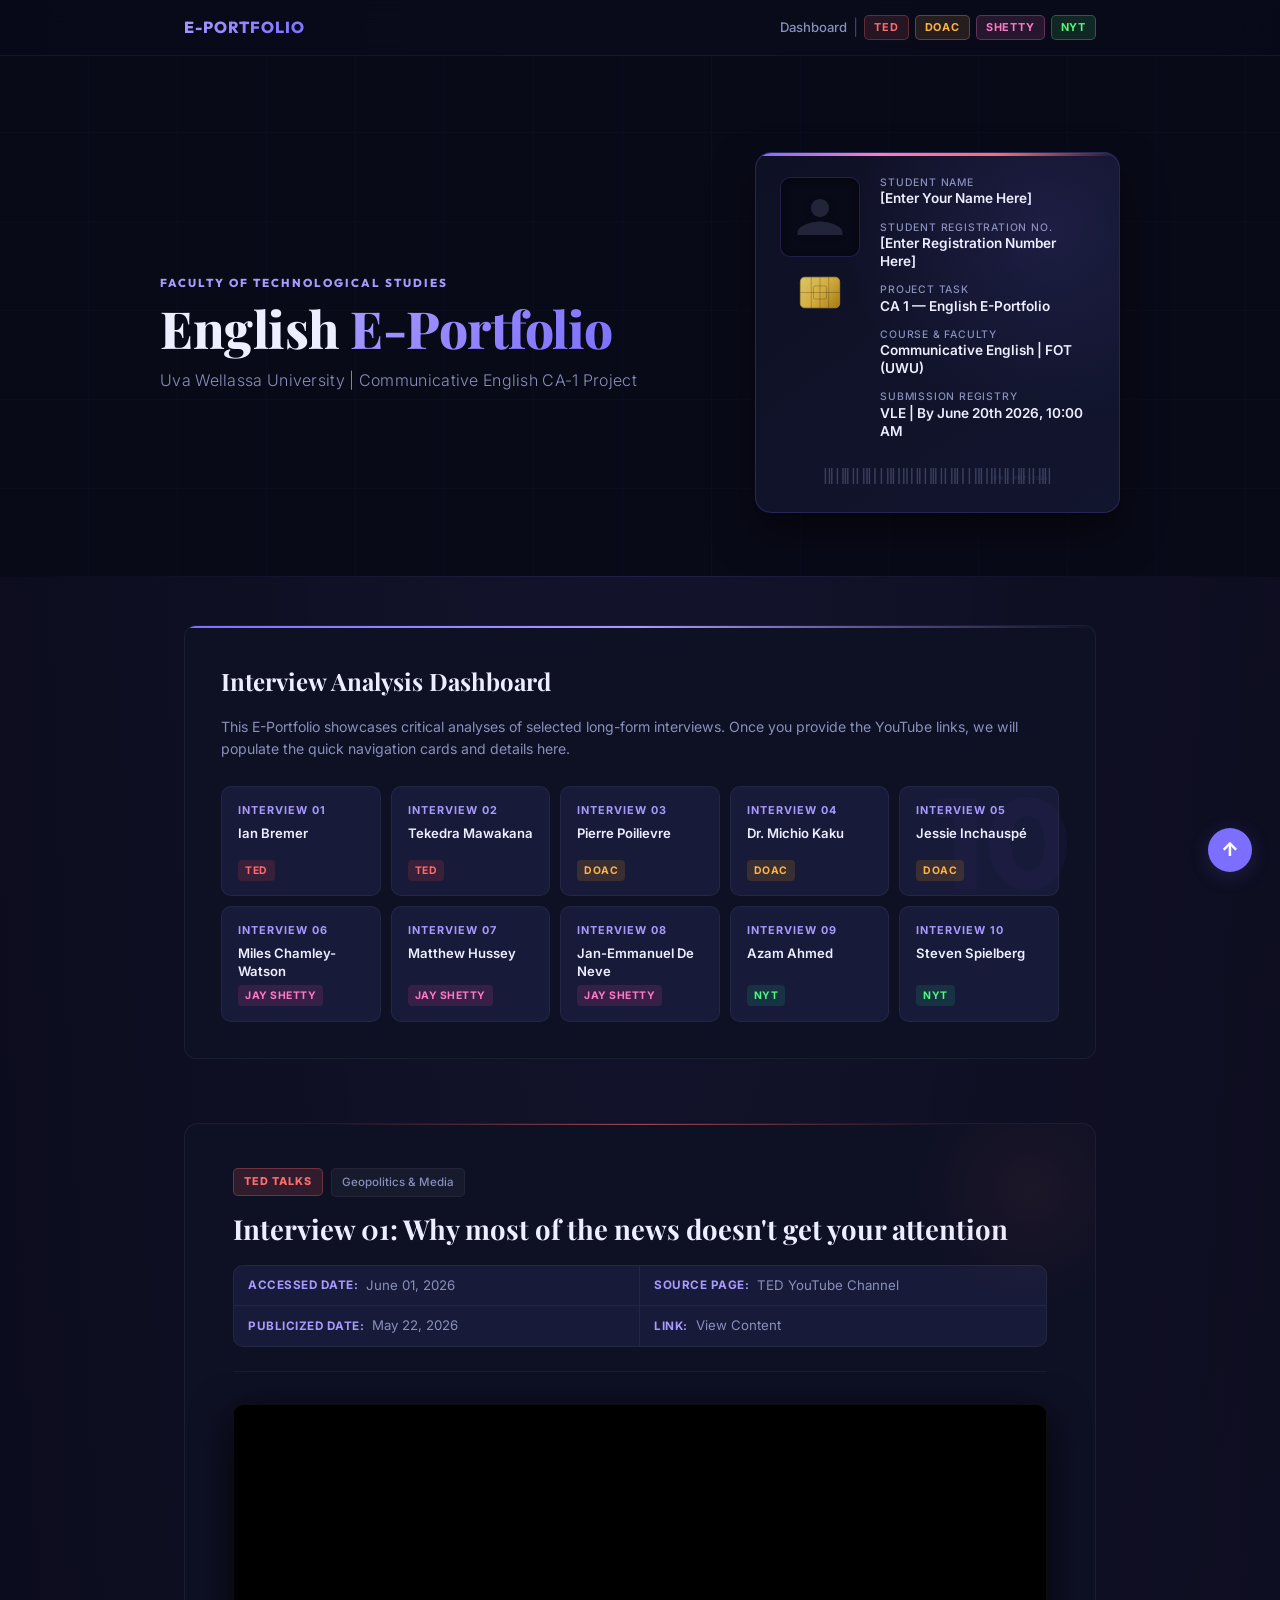
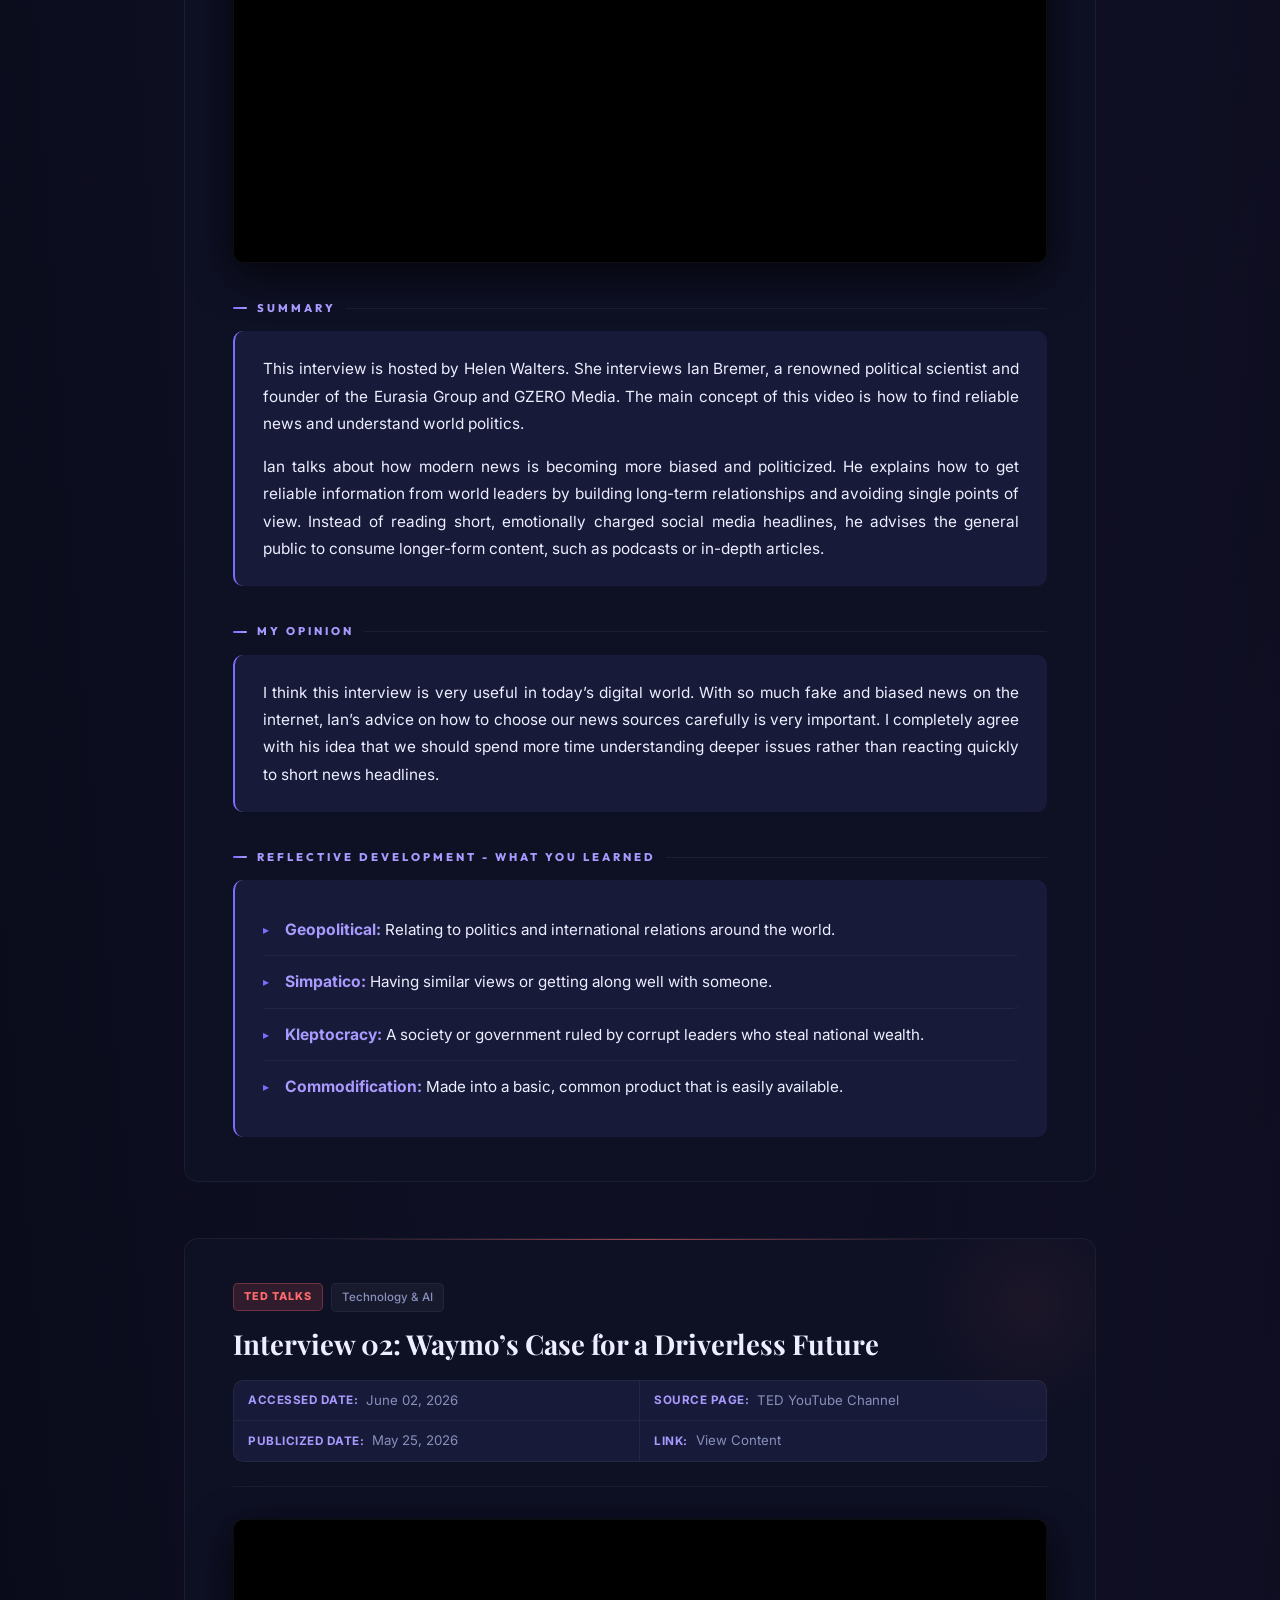
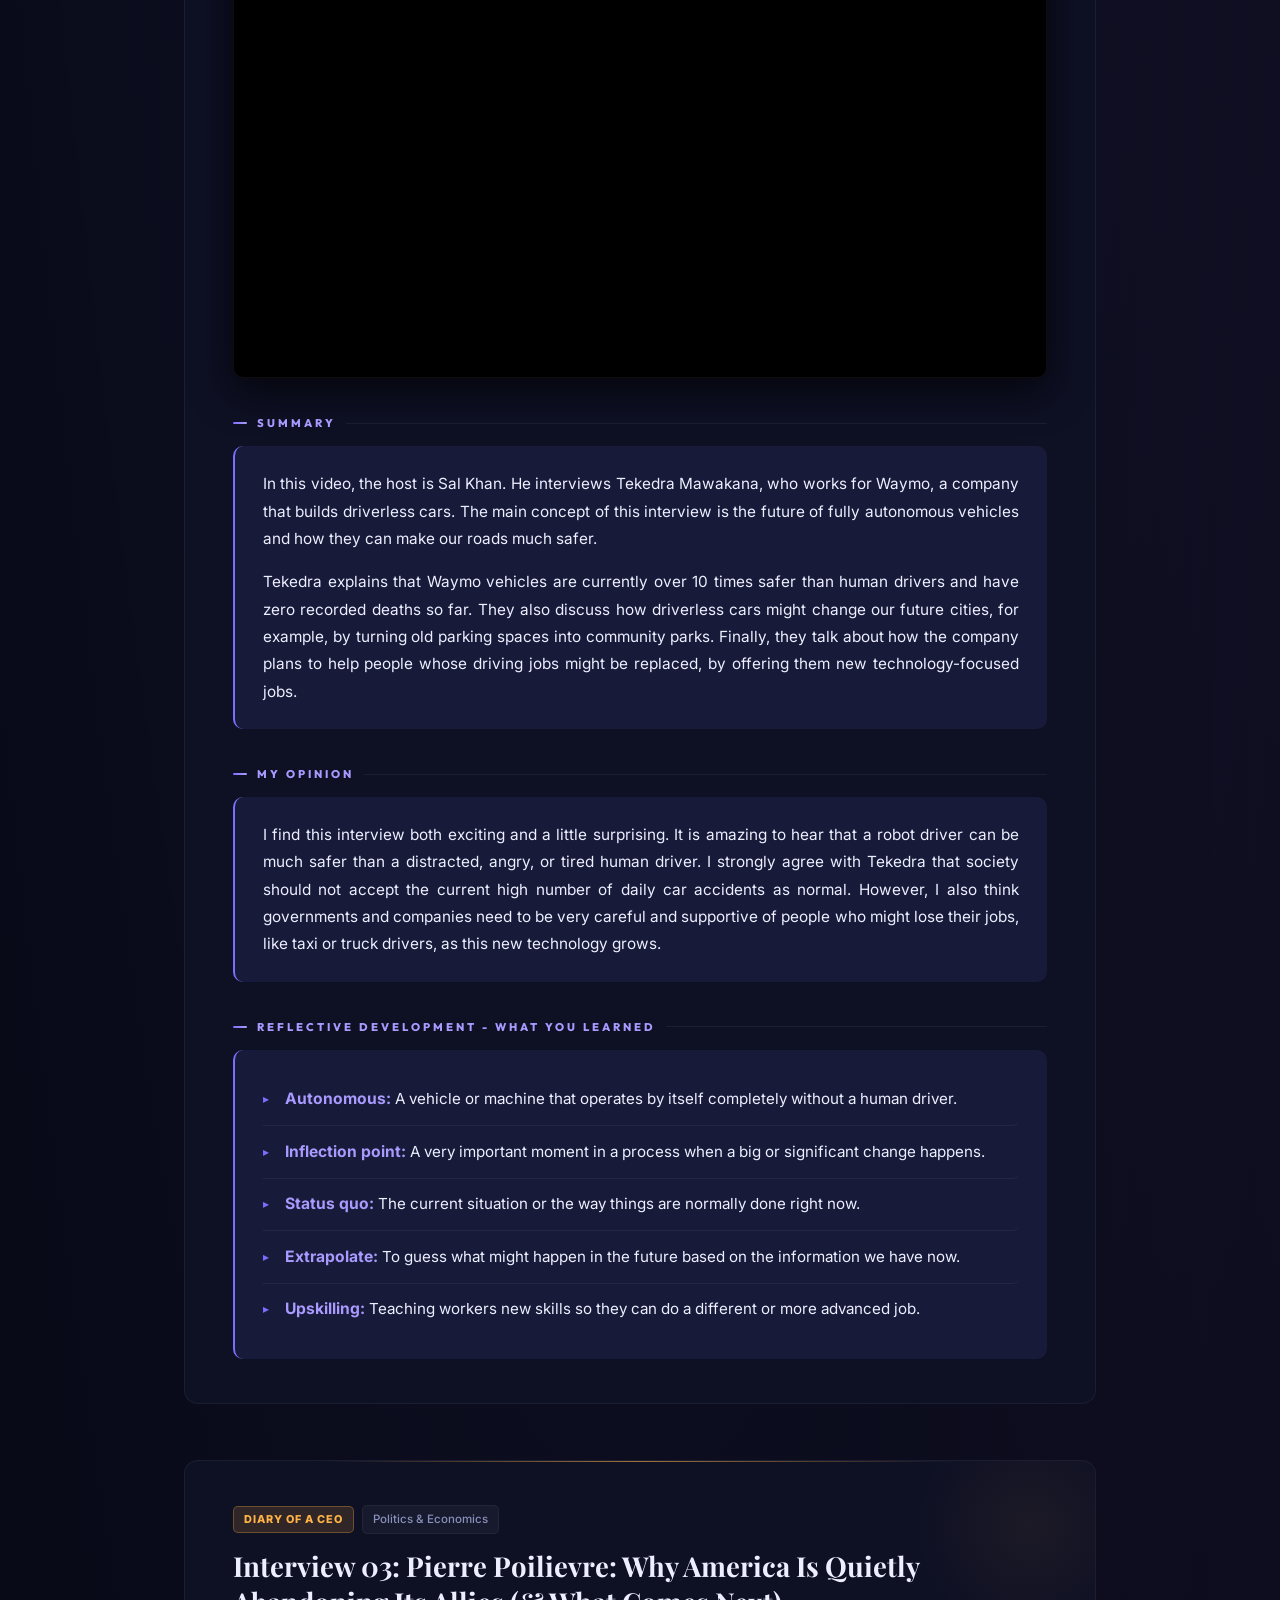
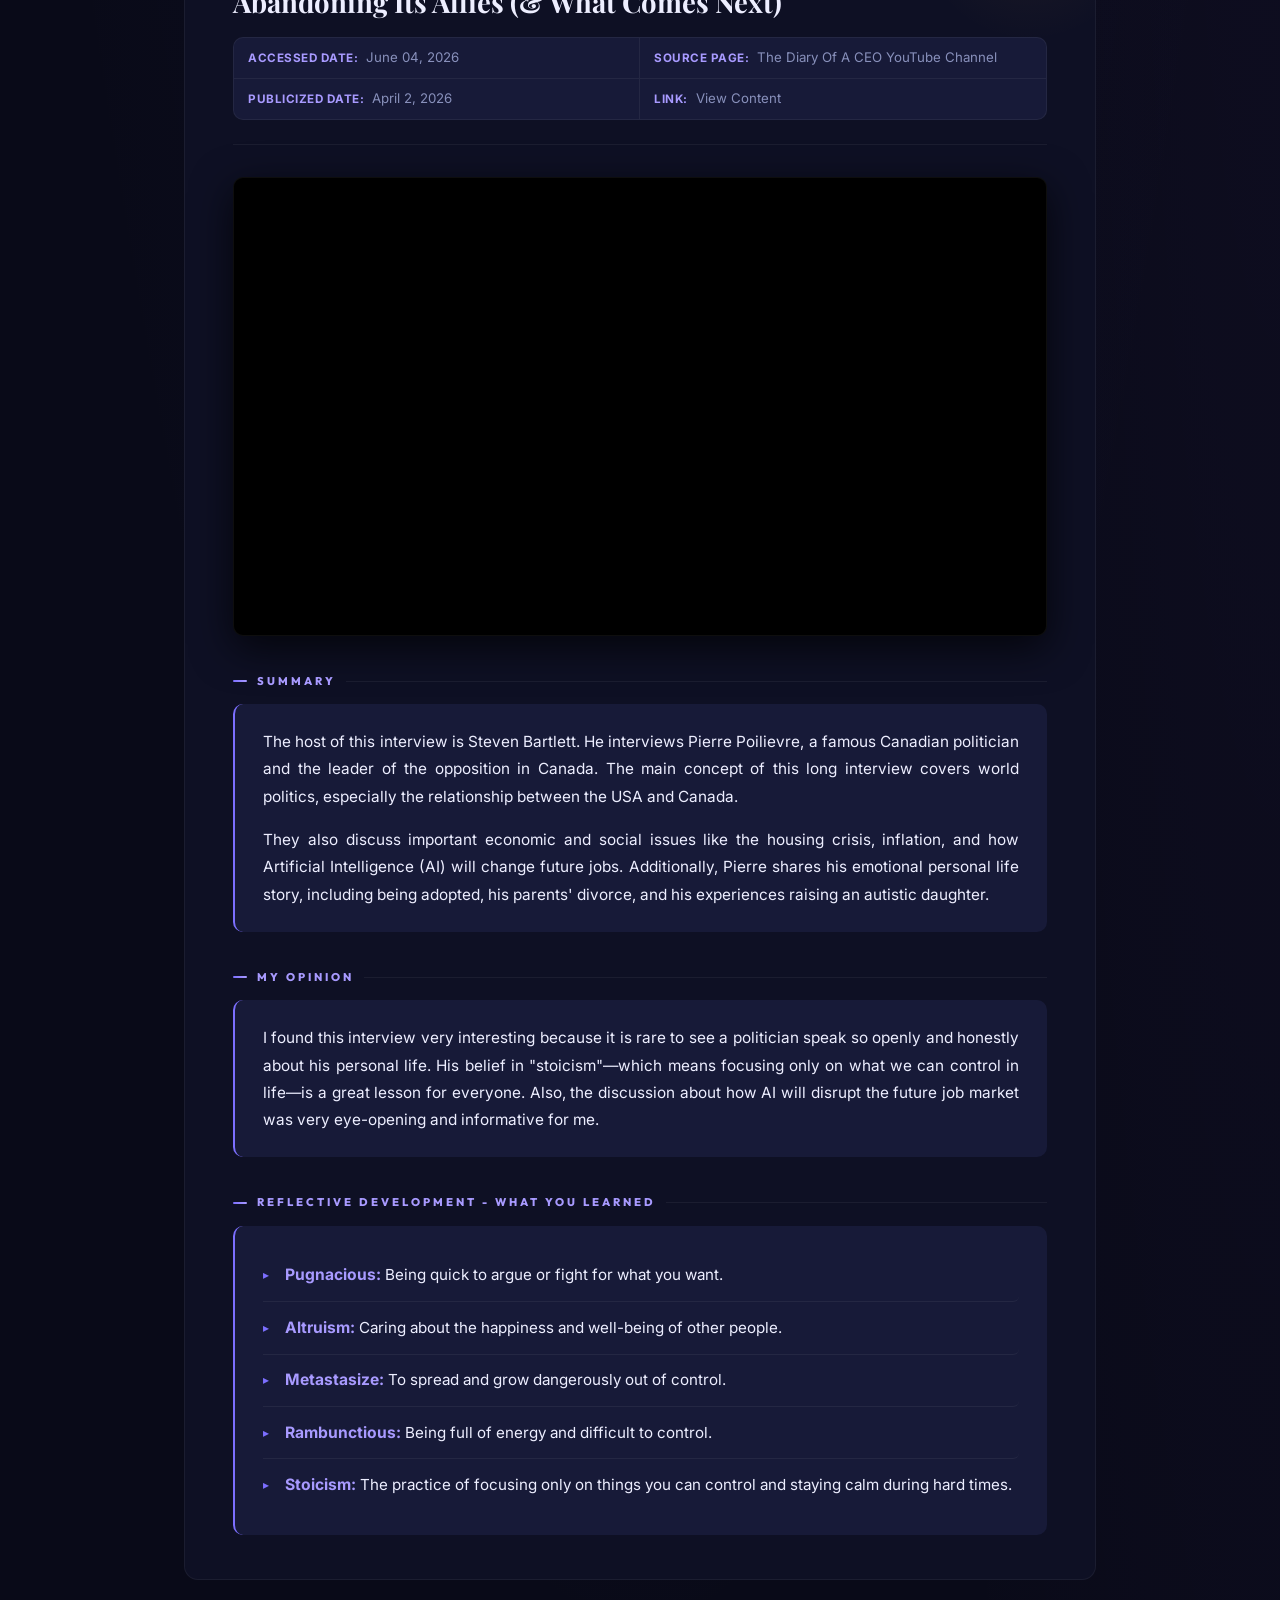
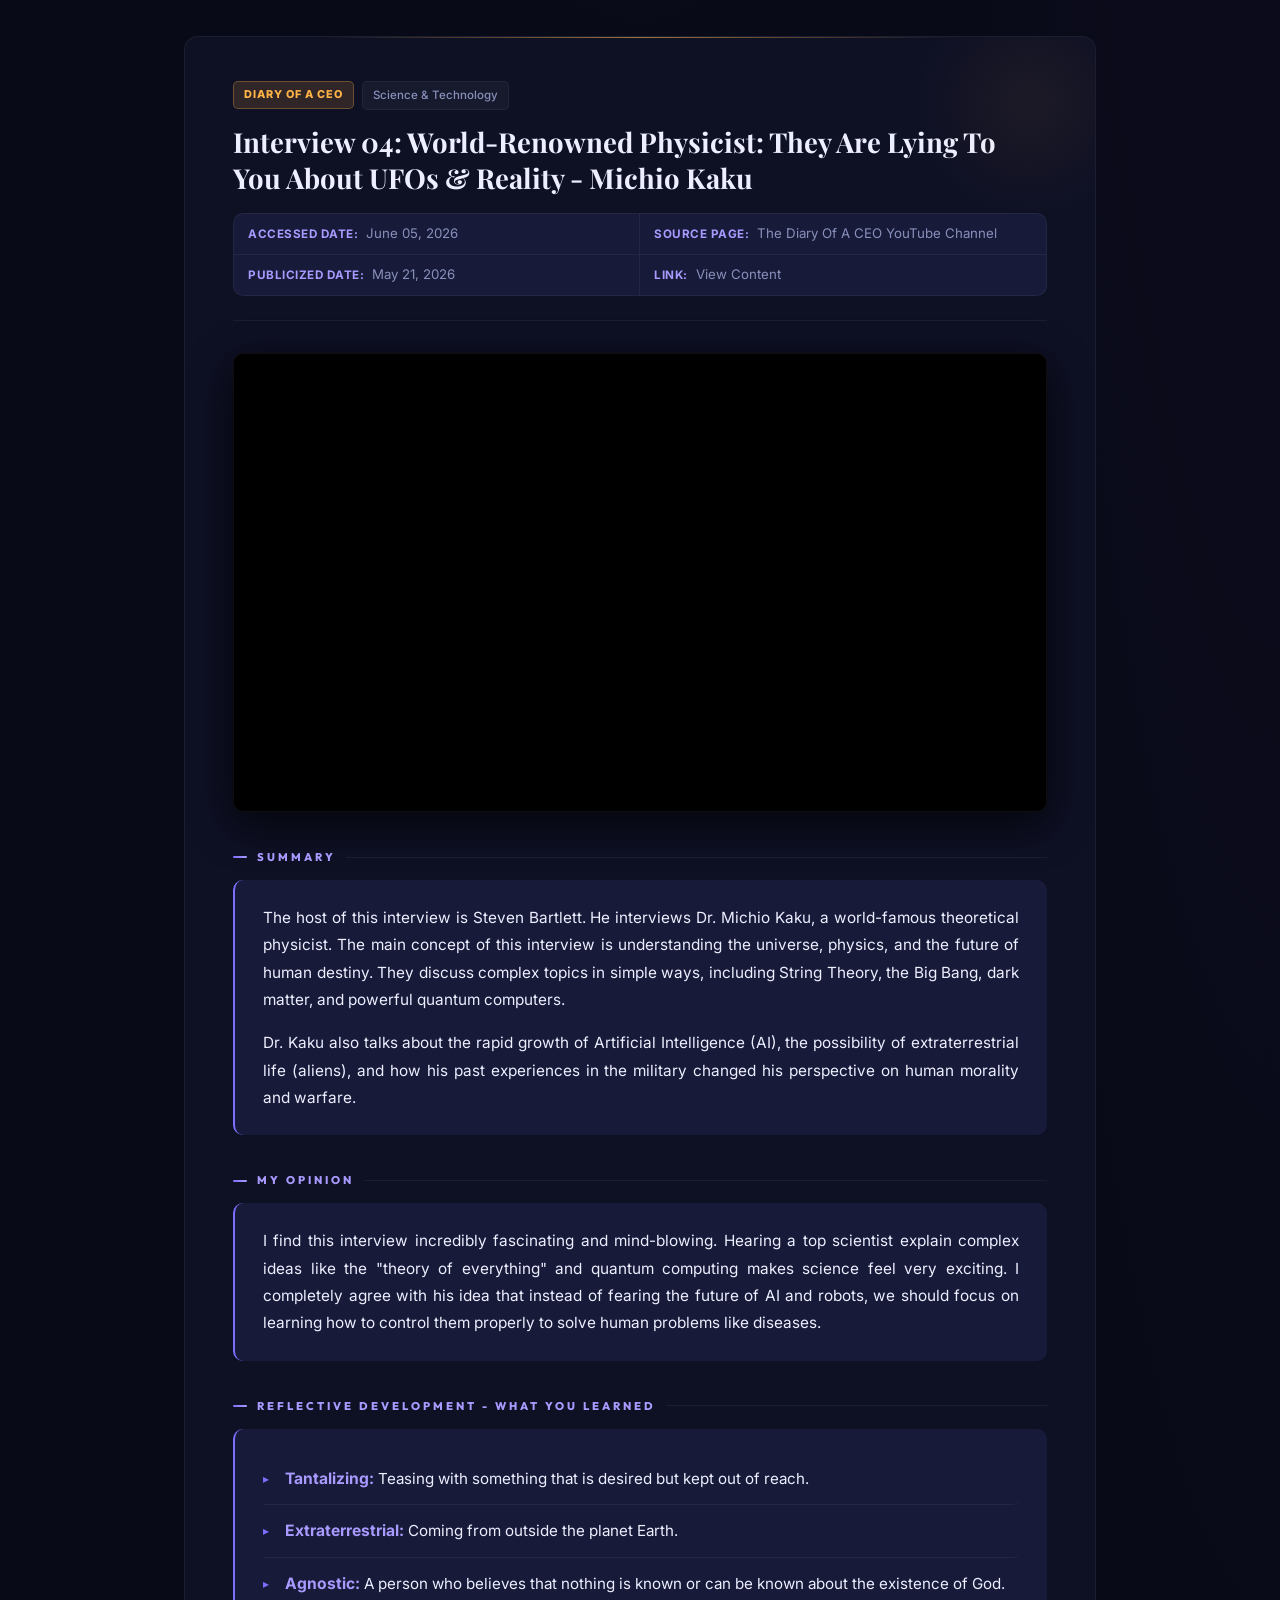
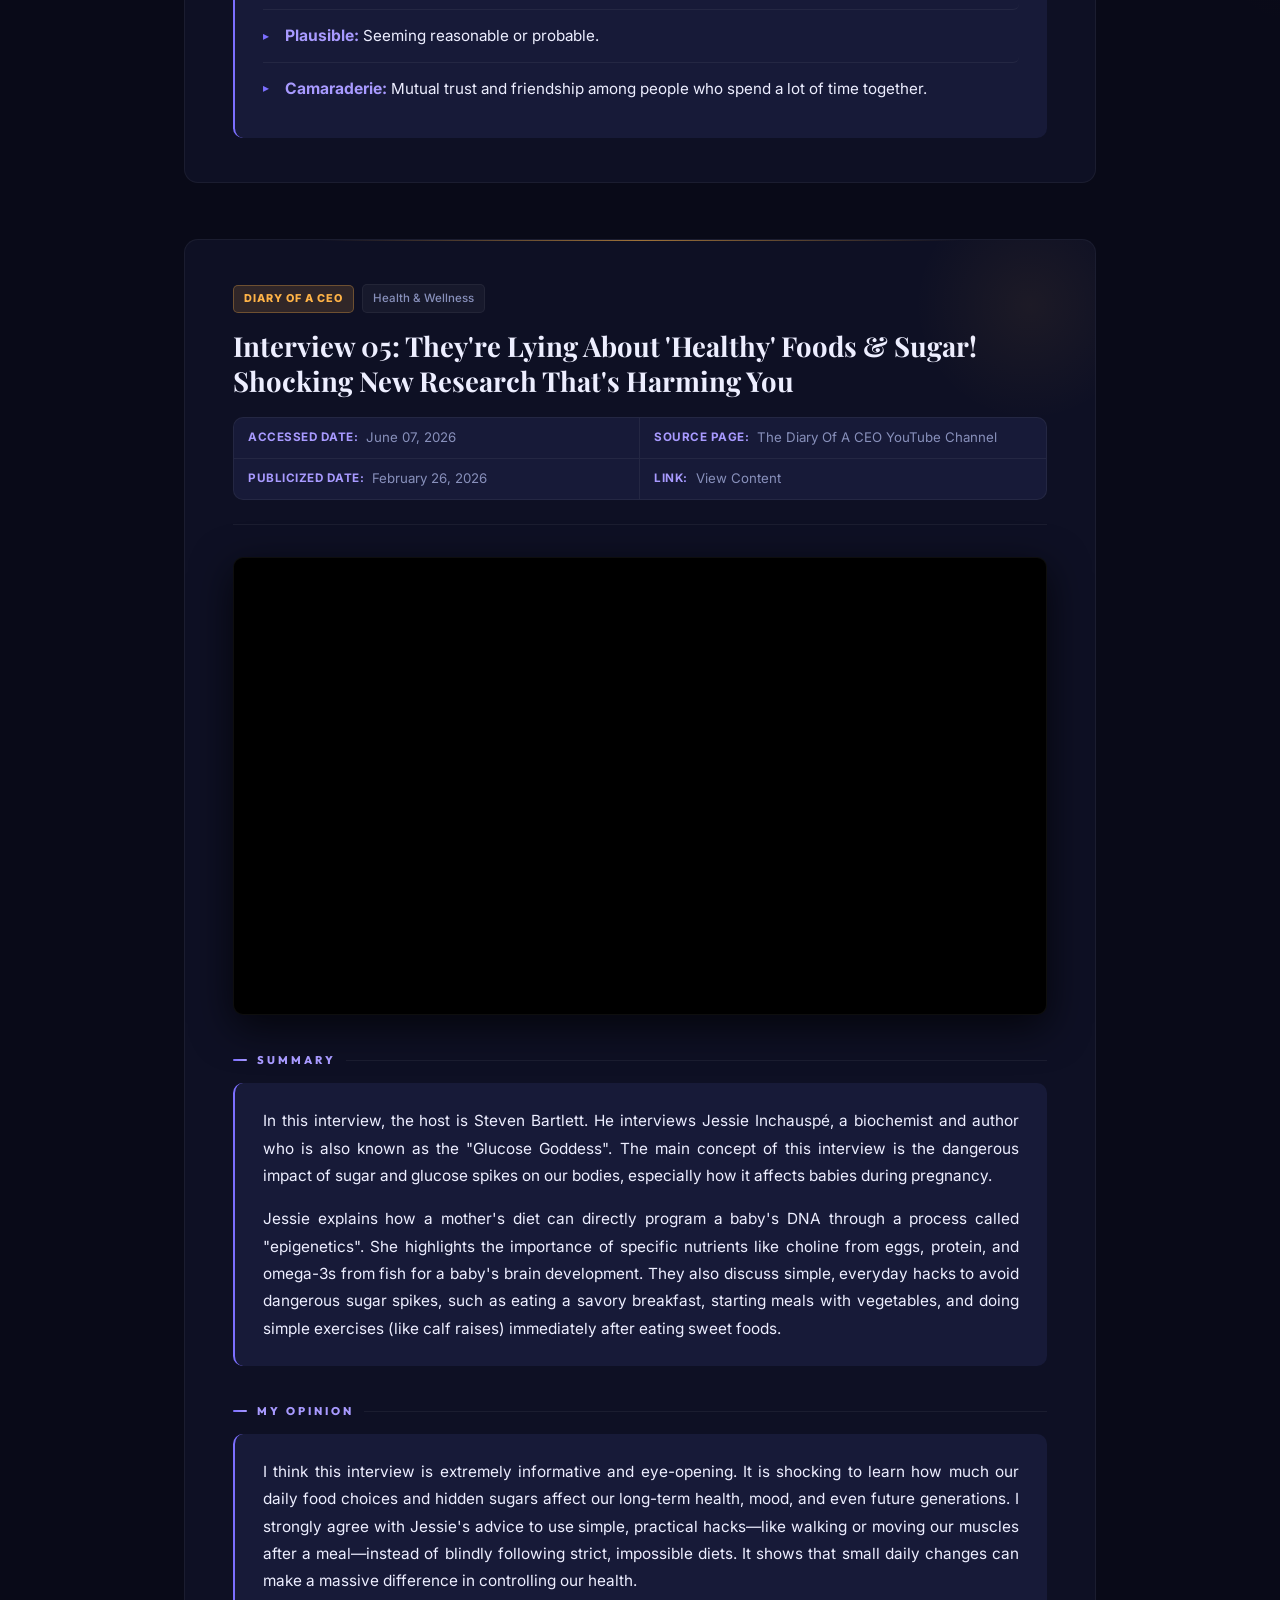
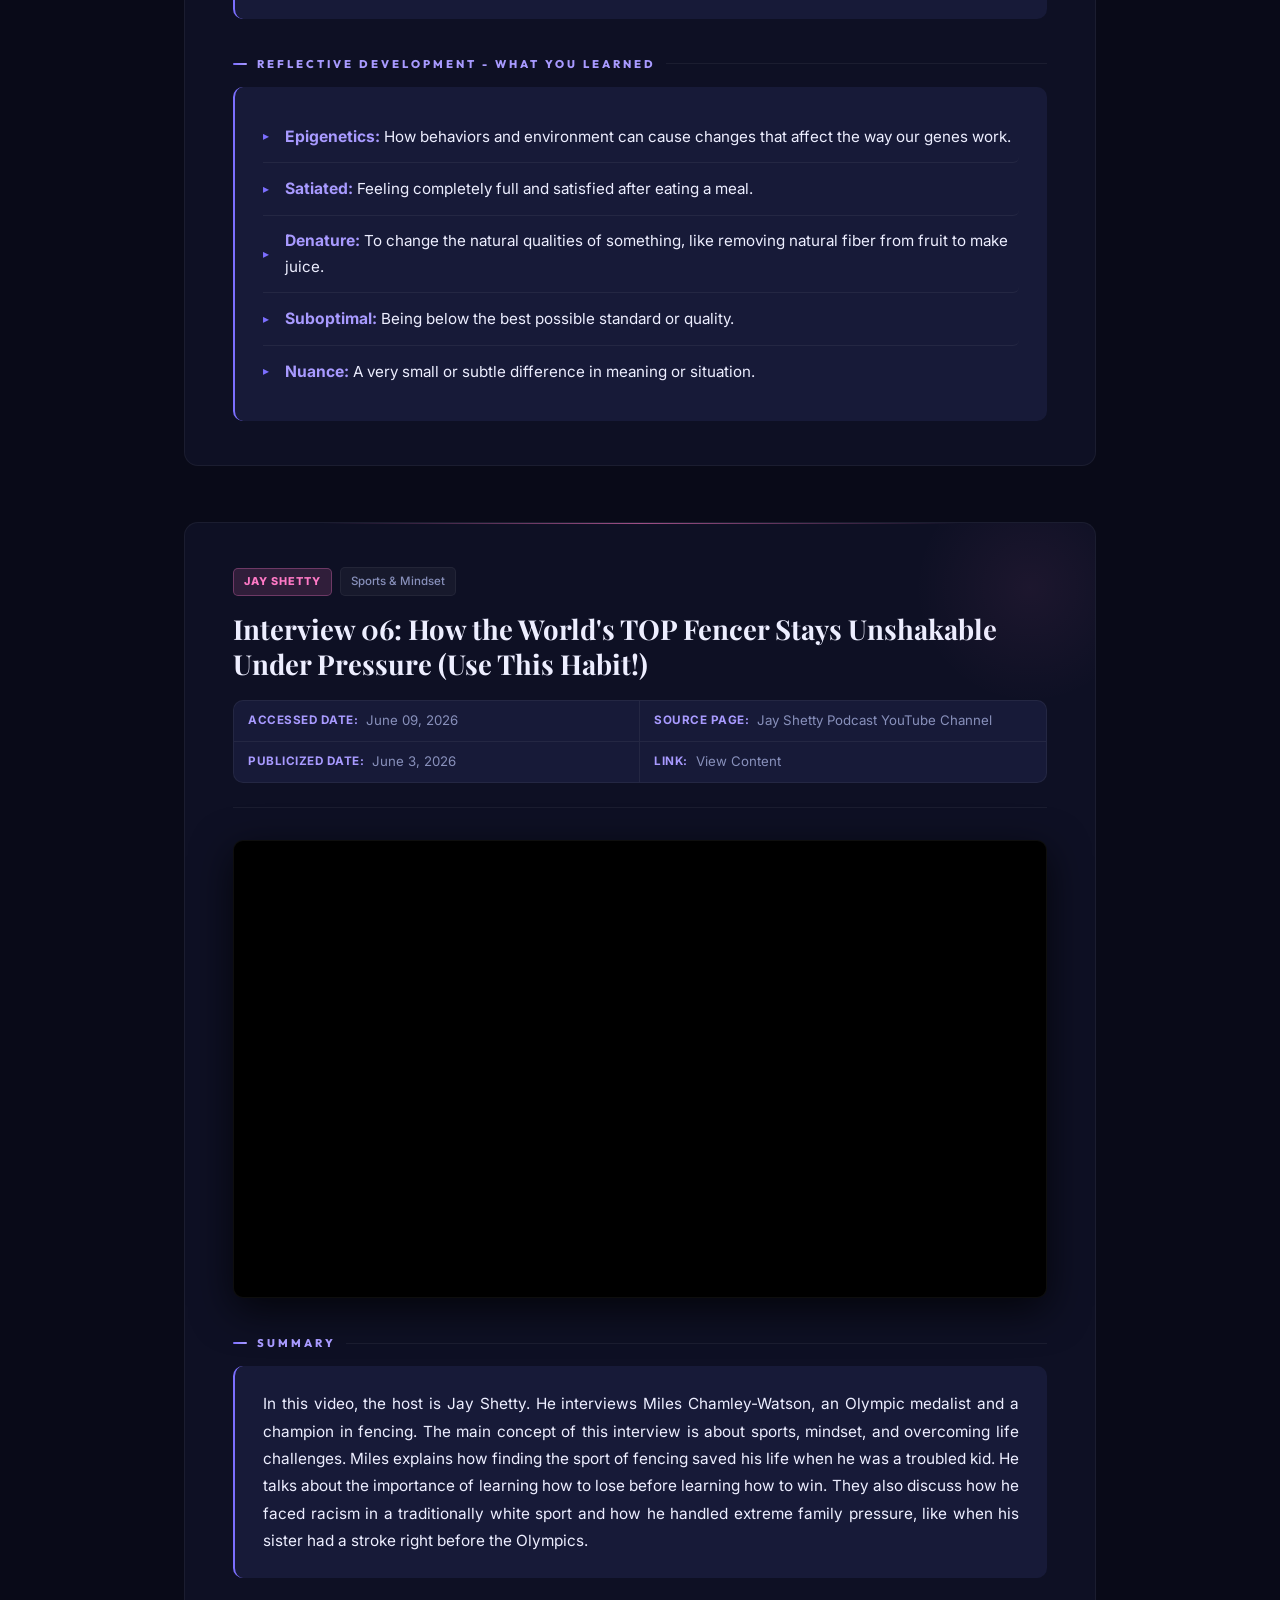
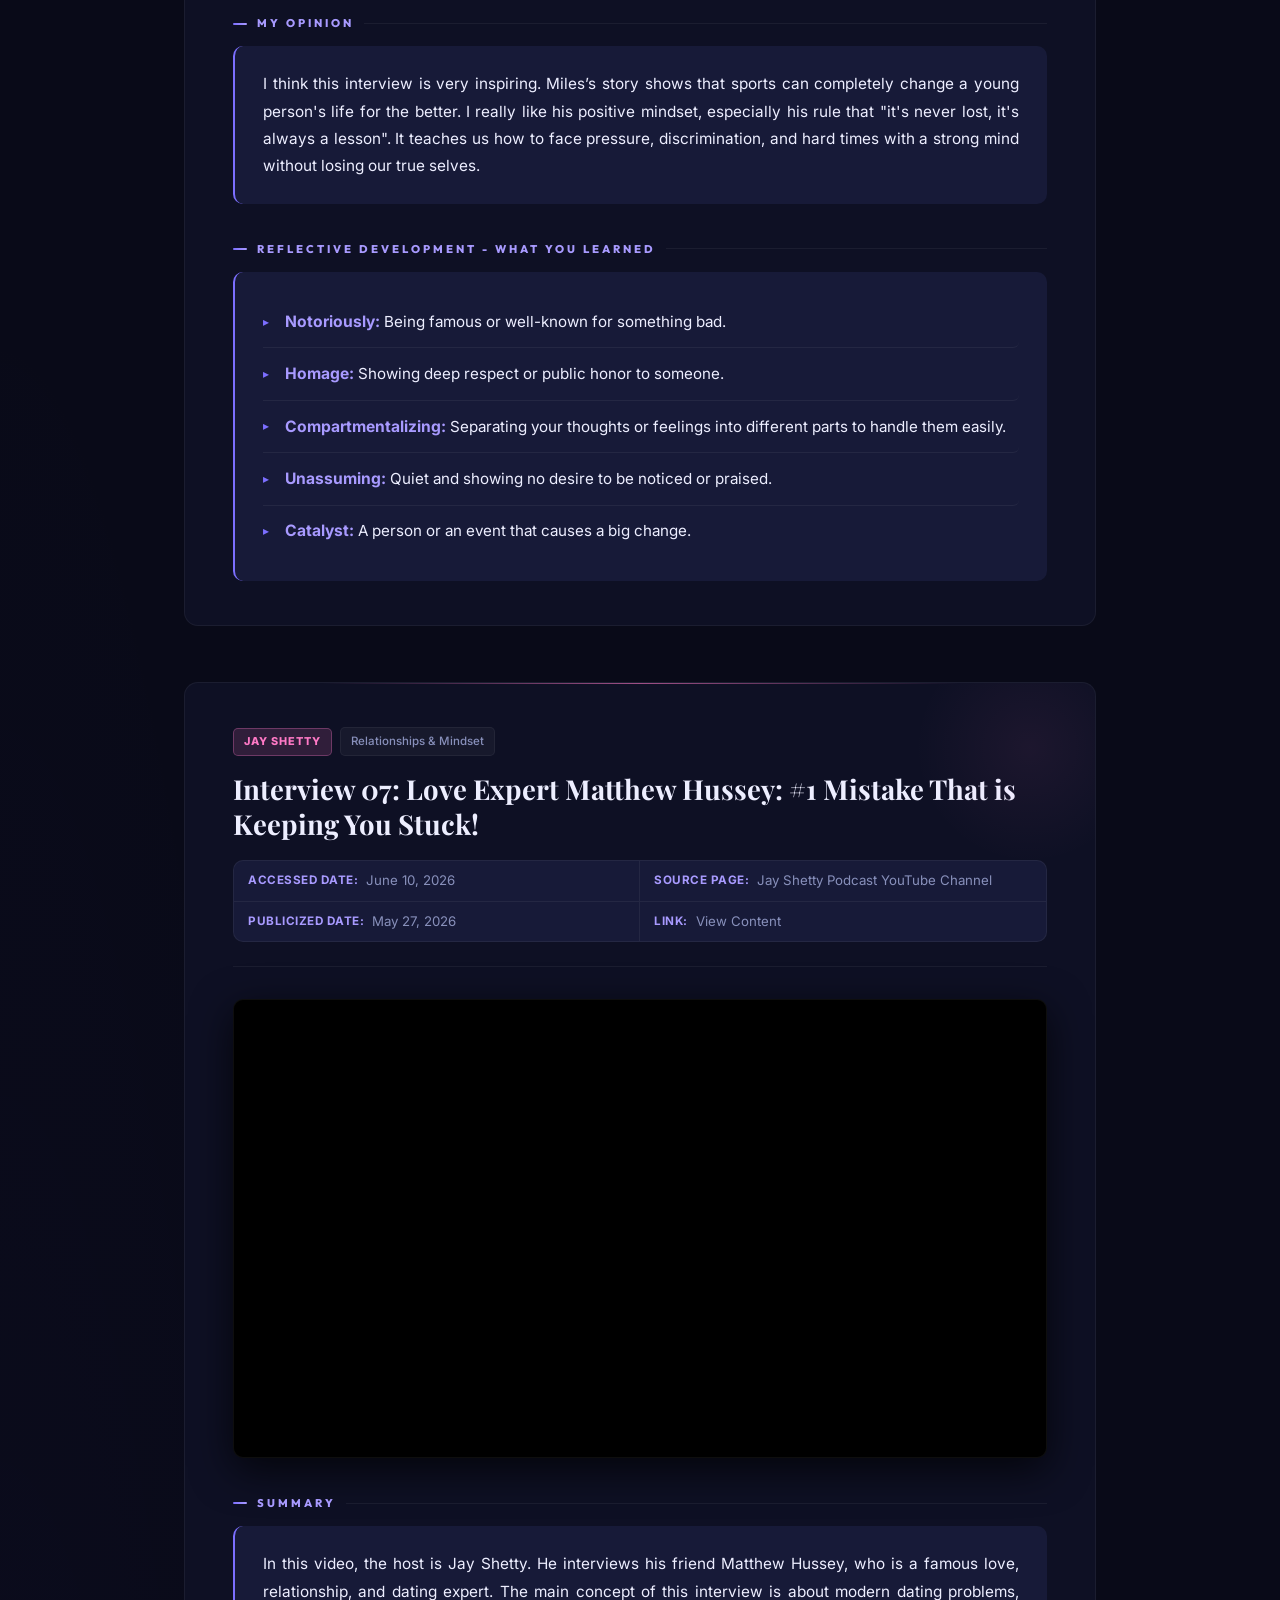
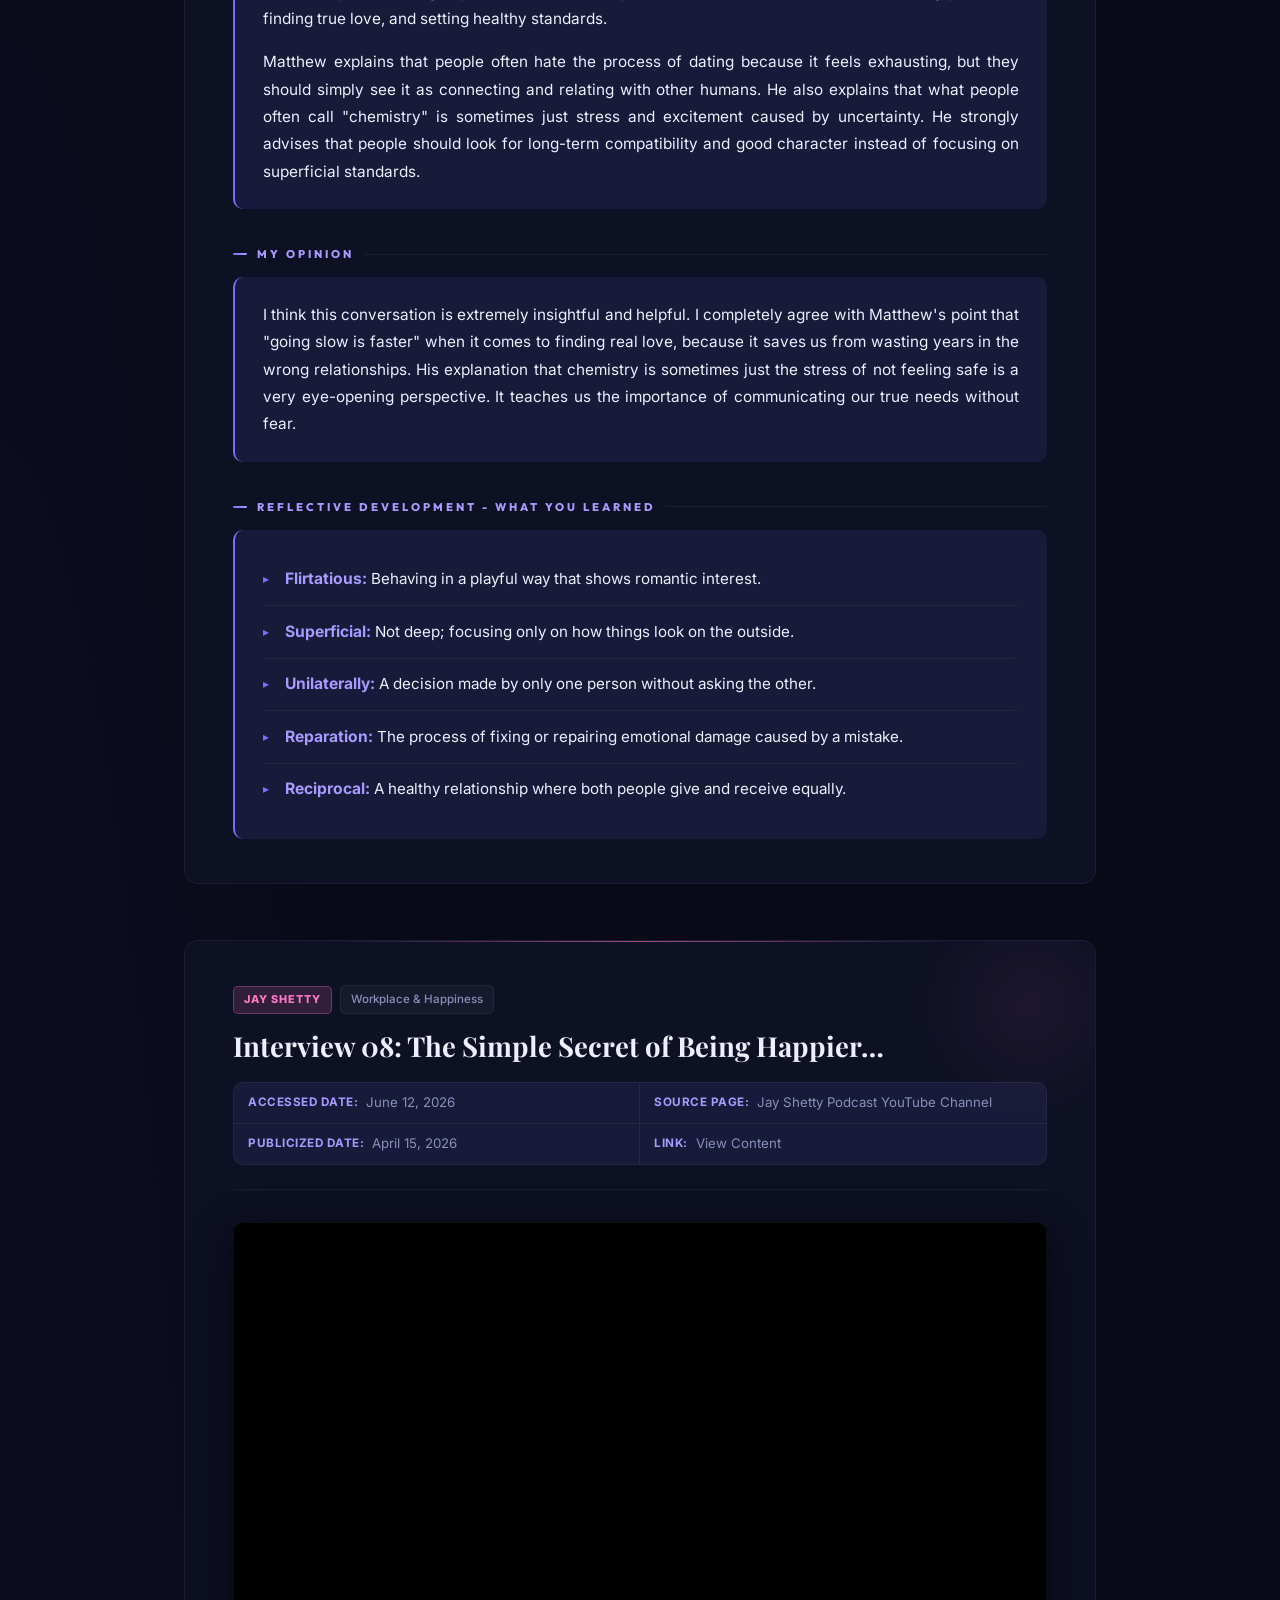
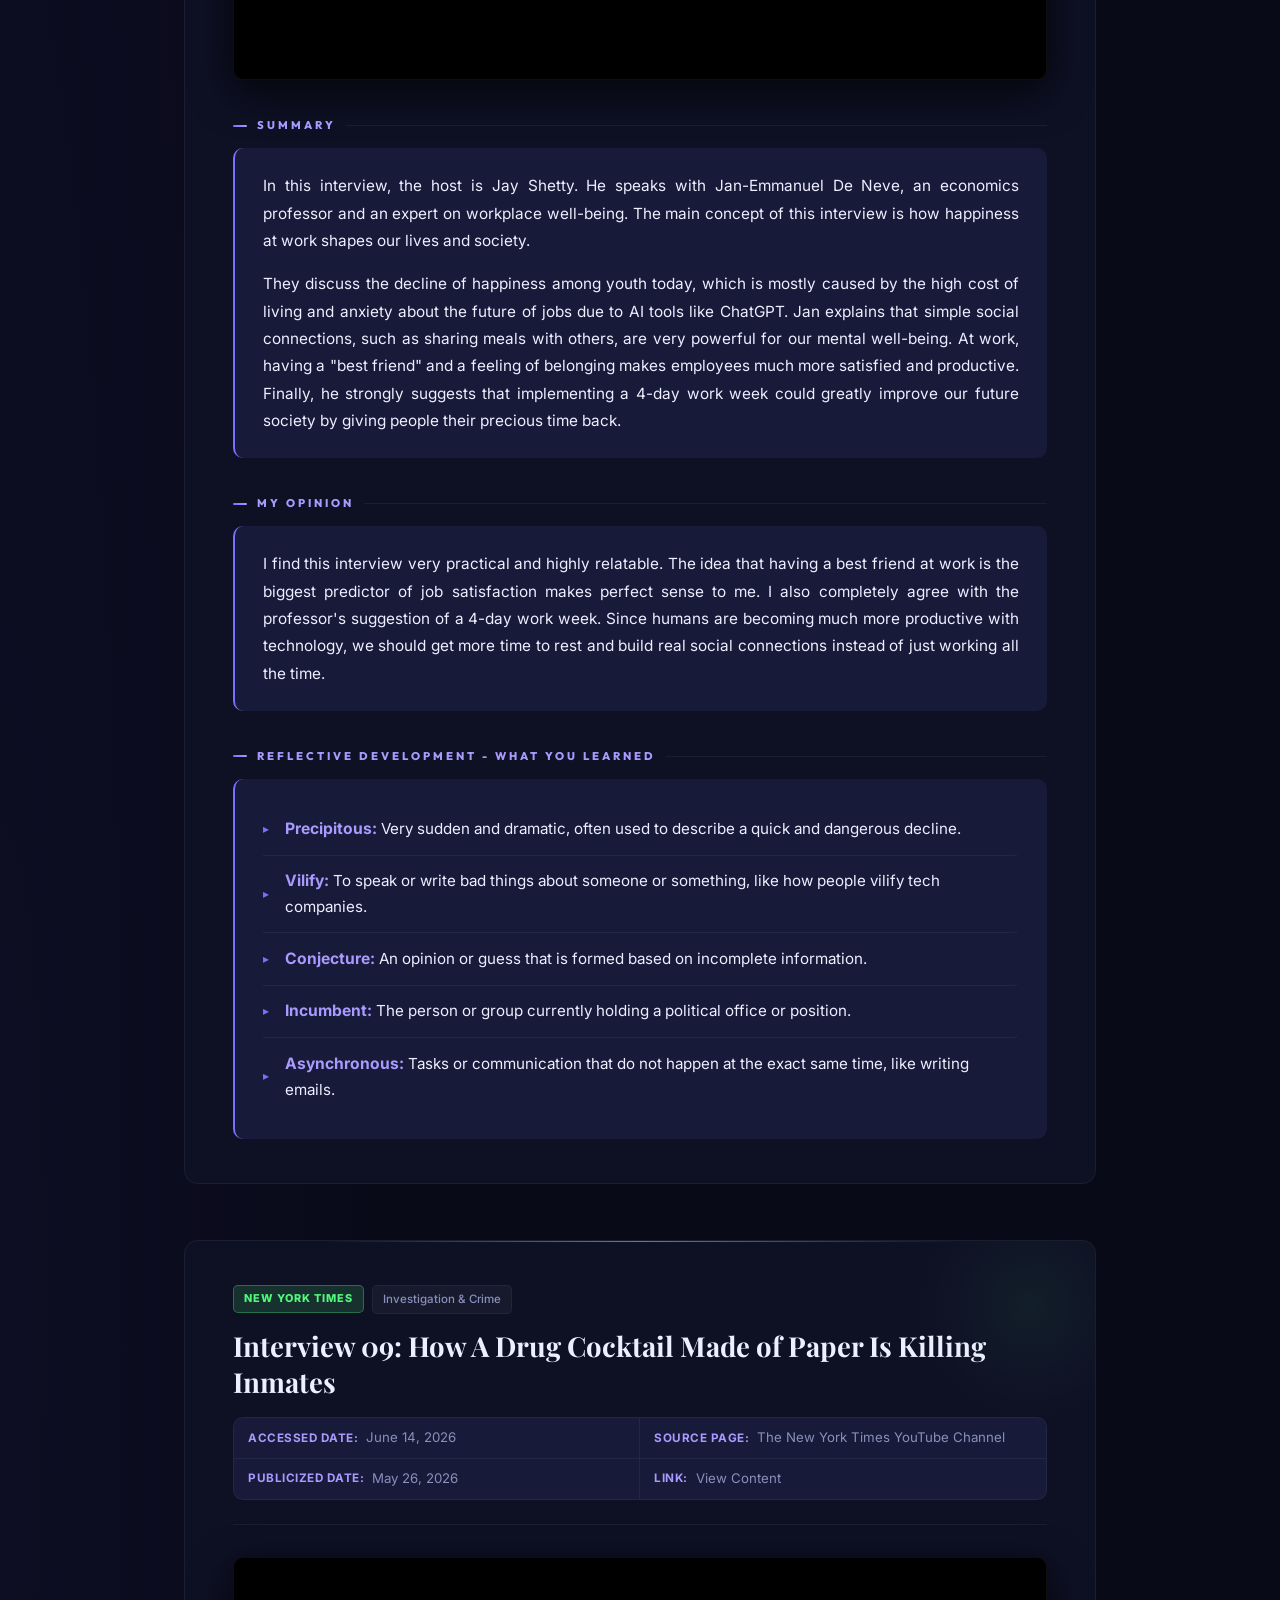
==== commit e9e654cd: "refactor: update header, student card, and footer branding to Uva Wellassa University" ====
--- a/index.html
+++ b/index.html
@@ -37,14 +37,9 @@
     <header class="hero-header">
         <div class="header-grid">
             <div class="header-left">
-                <div class="header-pretitle">Continuous Assessment 1</div>
+                <div class="header-pretitle">Faculty of Technological Studies</div>
                 <h1 class="header-title">English <span>E-Portfolio</span></h1>
-                <p class="header-subtitle">Communicative English | Faculty of Technological Studies (FOT)</p>
-                <div class="meta-container">
-                    <div class="meta-info"><strong>Course:</strong> Communicative English - FOT</div>
-                    <div class="meta-info"><strong>Assignment:</strong> CA 1 - E-Portfolio</div>
-                    <div class="meta-info"><strong>Deadline:</strong> June 20th 2026, 10:00 AM</div>
-                </div>
+                <p class="header-subtitle">Uva Wellassa University | Communicative English CA-1 Project</p>
             </div>
             <div class="header-right">
                 <!-- Redesigned Smart ID Student Card -->
@@ -91,12 +86,16 @@
                                 <strong>[Enter Registration Number Here]</strong>
                             </div>
                             <div class="student-info-item">
-                                <span>Faculty</span>
-                                <strong>Faculty of Technological Studies</strong>
+                                <span>Project Task</span>
+                                <strong>CA 1 — English E-Portfolio</strong>
                             </div>
                             <div class="student-info-item">
-                                <span>Submission Platform</span>
-                                <strong>VLE (Online Link Submission)</strong>
+                                <span>Course & Faculty</span>
+                                <strong>Communicative English | FOT (UWU)</strong>
+                            </div>
+                            <div class="student-info-item">
+                                <span>Submission Registry</span>
+                                <strong>VLE | By June 20th 2026, 10:00 AM</strong>
                             </div>
                         </div>
                     </div>
@@ -105,7 +104,7 @@
                         <svg class="barcode-svg" viewBox="0 0 300 30" fill="none" xmlns="http://www.w3.org/2000/svg">
                             <rect width="300" height="30" fill="transparent"/>
                             <path d="M10 5V25M15 5V25M18 5V25M25 5V25M32 5V25M35 5V25M38 5V25M45 5V25M50 5V25M58 5V25M62 5V25M65 5V25M72 5V25M80 5V25M88 5V25M92 5V25M95 5V25M102 5V25M108 5V25M112 5V25M118 5V25M125 5V25M128 5V25M135 5V25M142 5V25M145 5V25M148 5V25M155 5V25M160 5V25M168 5V25M172 5V25M175 5V25M182 5V25M190 5V25M198 5V25M202 5V25M205 5V25M212 5V25M218 5V25M222 5V25M228 5V25M235 5V25M238 5V25M245 5V25M252 5V25M255 5V25M258 5V25M265 5V25M270 5V25M278 5V25M282 5V25M285 5V25M290 5V25" stroke="currentColor" stroke-width="1.8"/>
-                            <text x="220" y="20" fill="currentColor" opacity="0.4" font-family="'Outfit', sans-serif" font-size="7" font-weight="700" letter-spacing="1">USJP-FOT-2026</text>
+                            <text x="220" y="20" fill="currentColor" opacity="0.4" font-family="'Outfit', sans-serif" font-size="7" font-weight="700" letter-spacing="1">UWU-FOT-2026</text>
                         </svg>
                     </div>
                 </div>
@@ -775,7 +774,7 @@
 
     <footer>
         <p>Continuous Assessment 1 | Communicative English | Faculty of Technological Studies</p>
-        <p>Submitted via VLE | University of Sri Jayewardenepura &copy; 2026</p>
+        <p>Submitted via VLE | Uva Wellassa University &copy; 2026</p>
     </footer>
 
 </body>
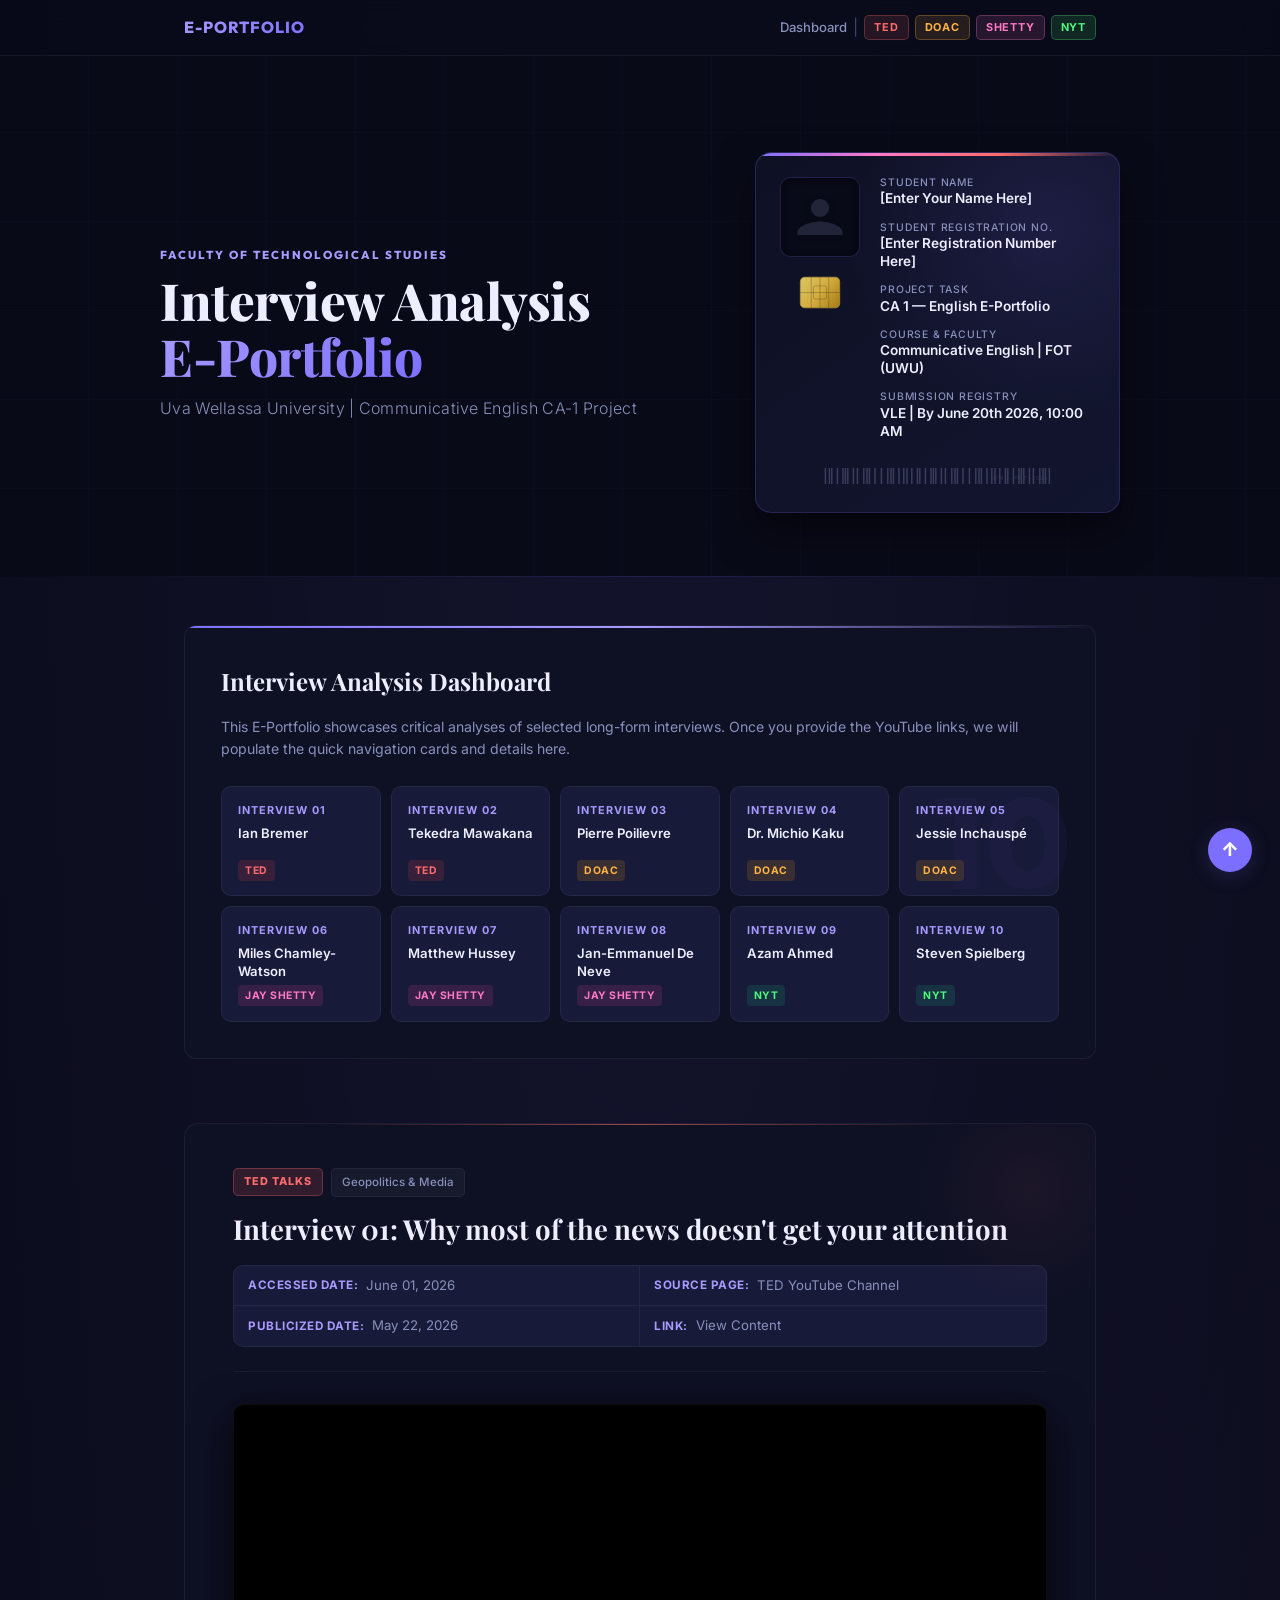
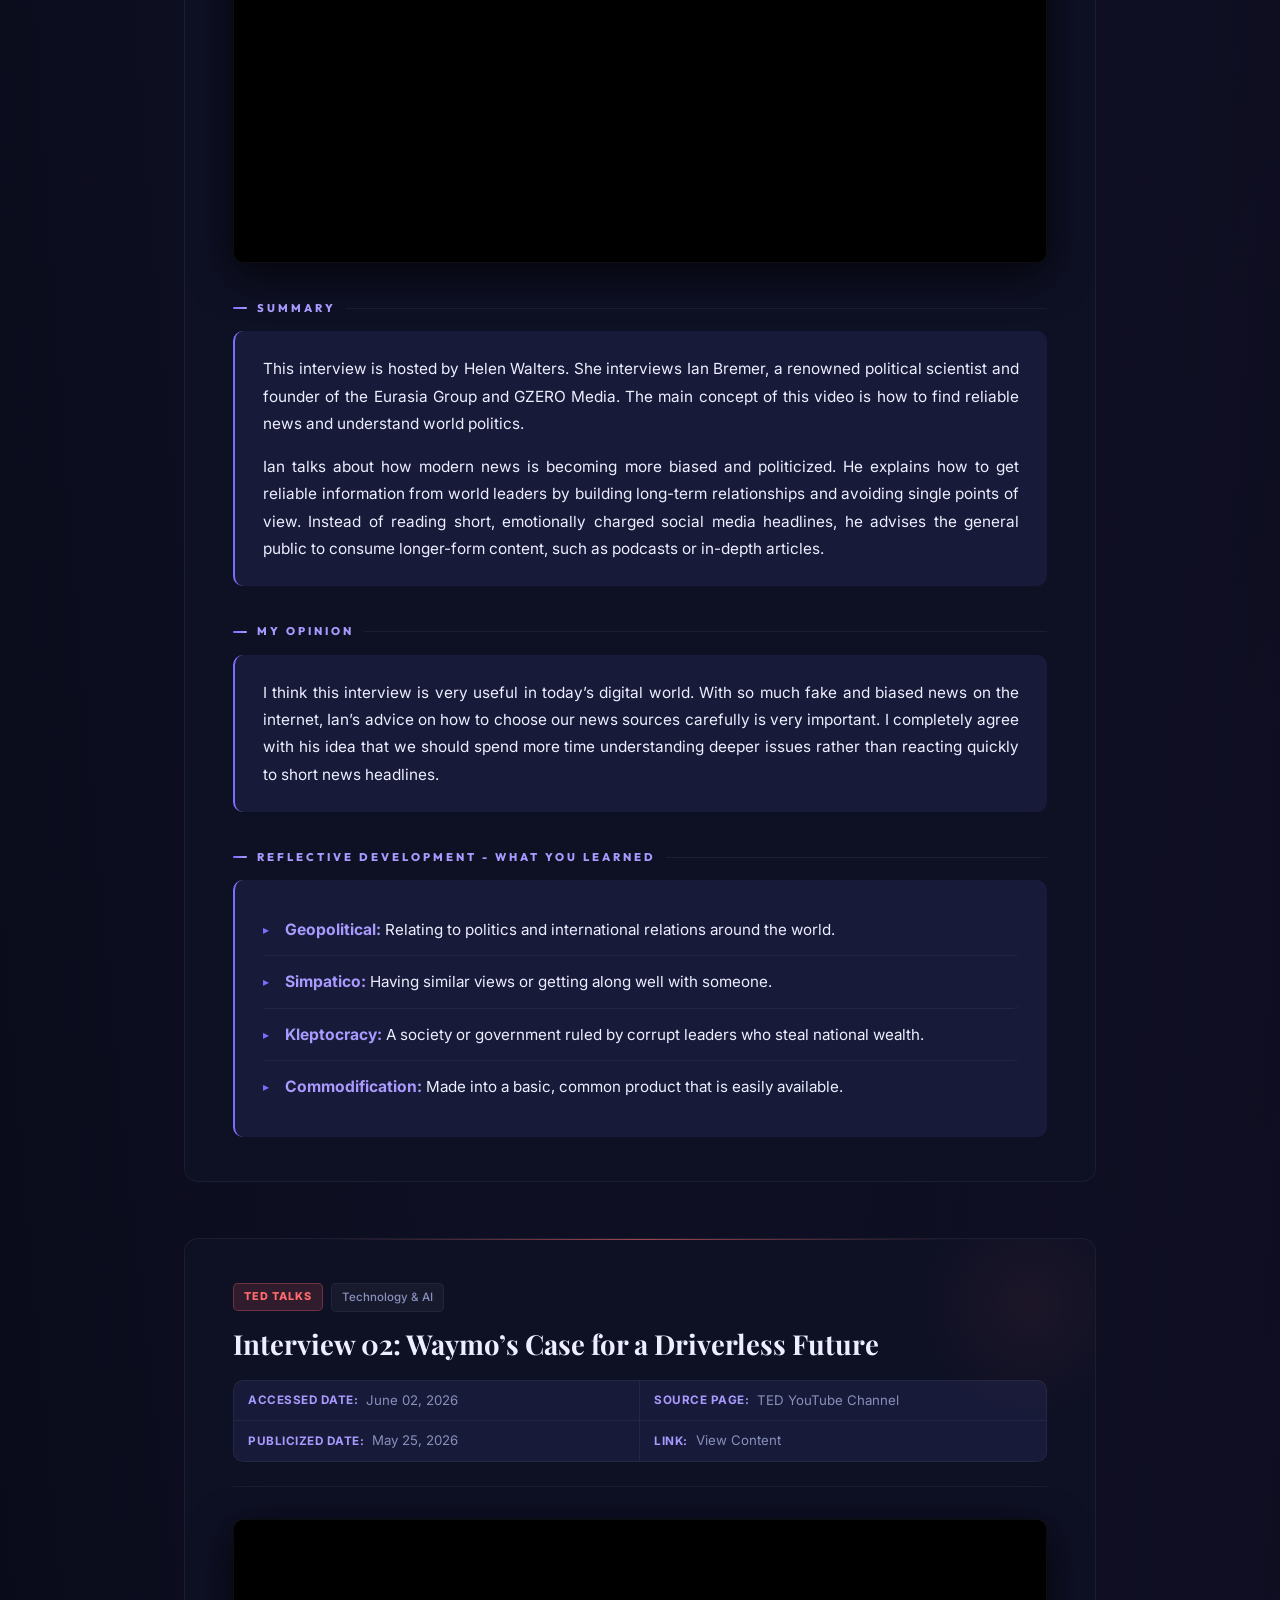
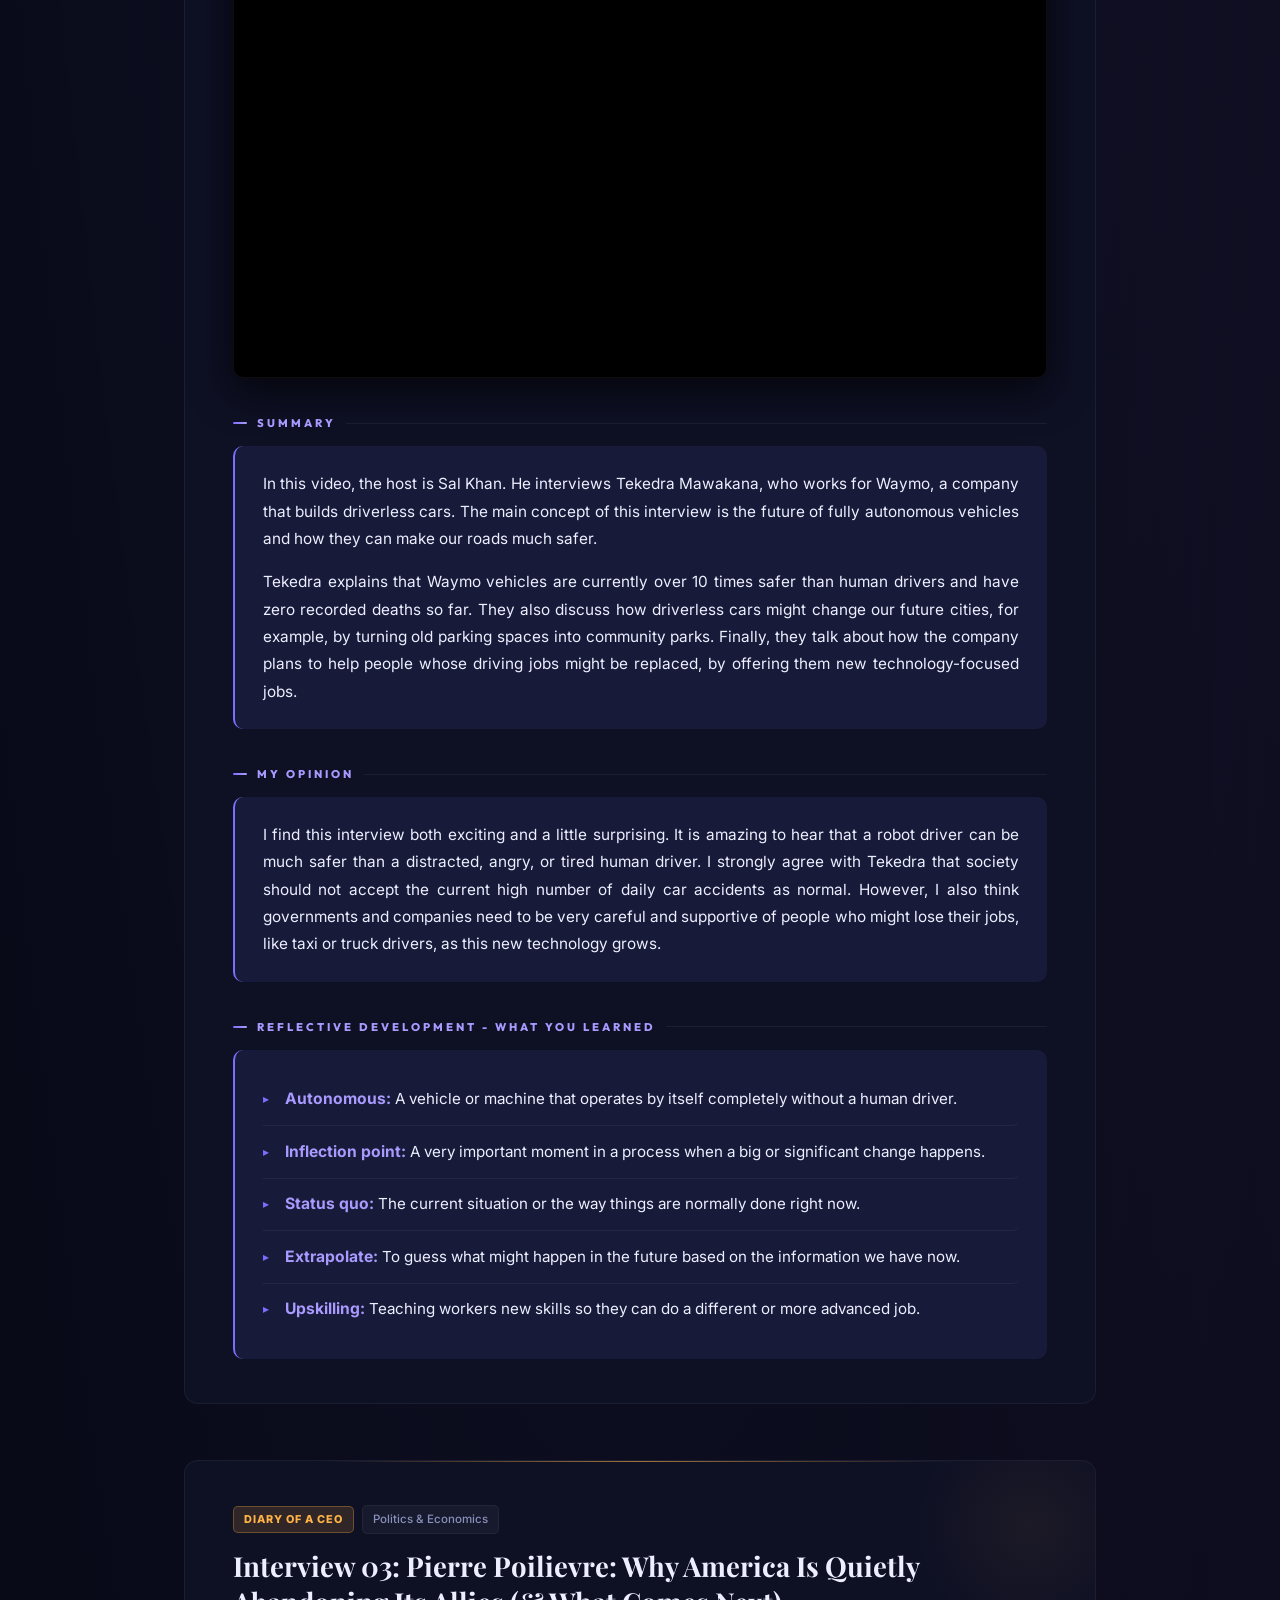
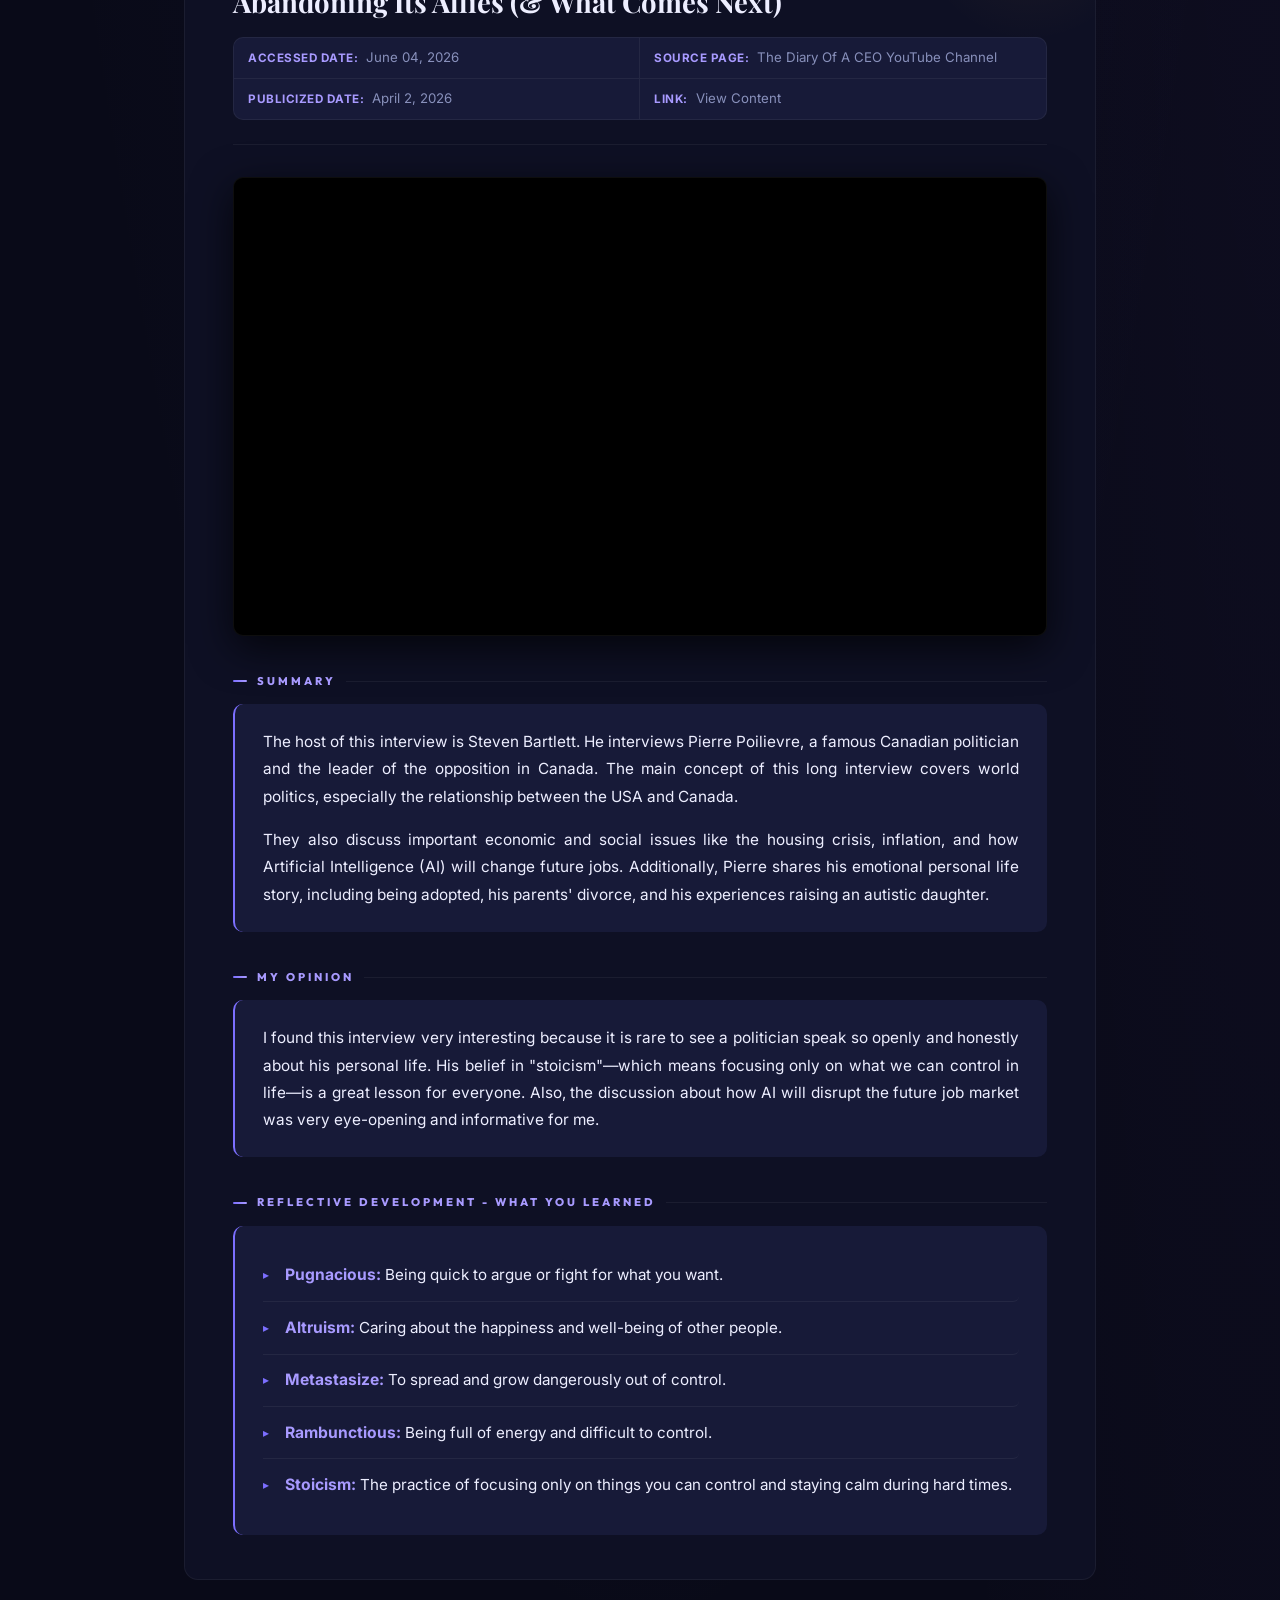
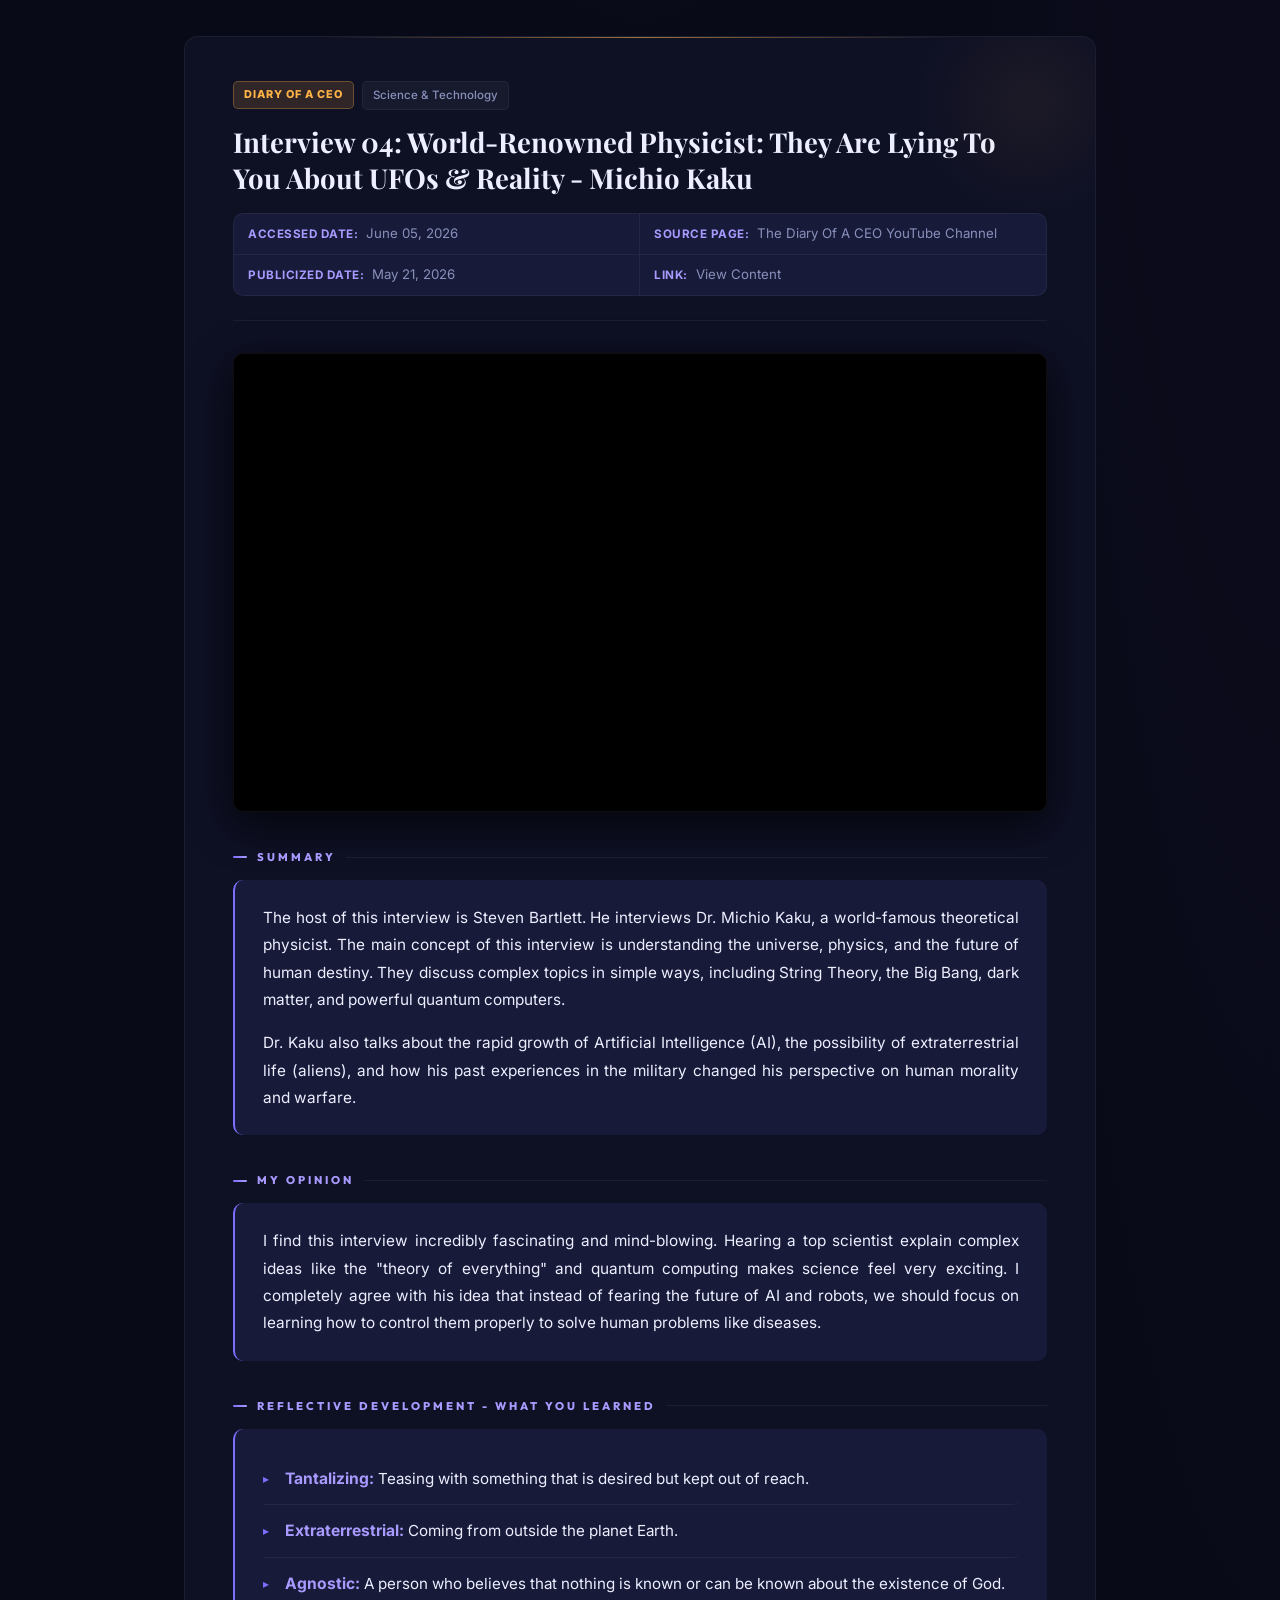
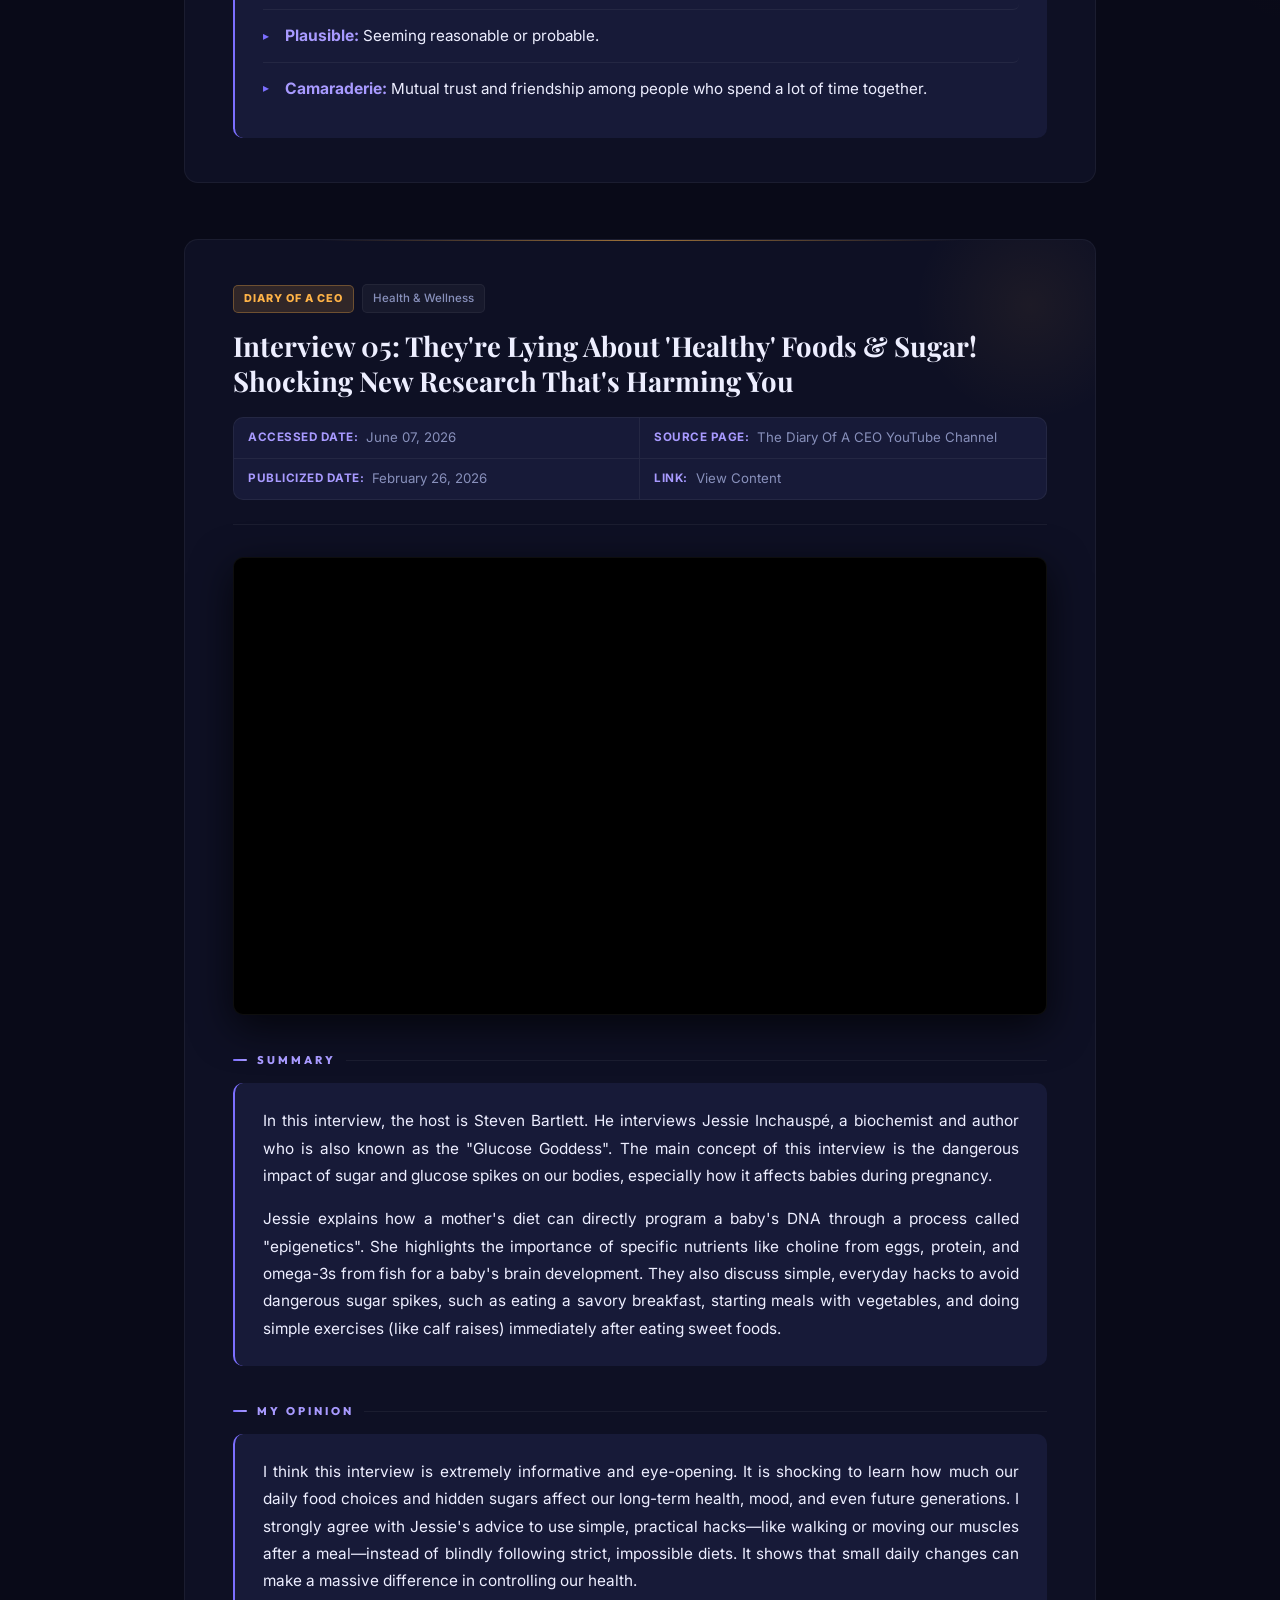
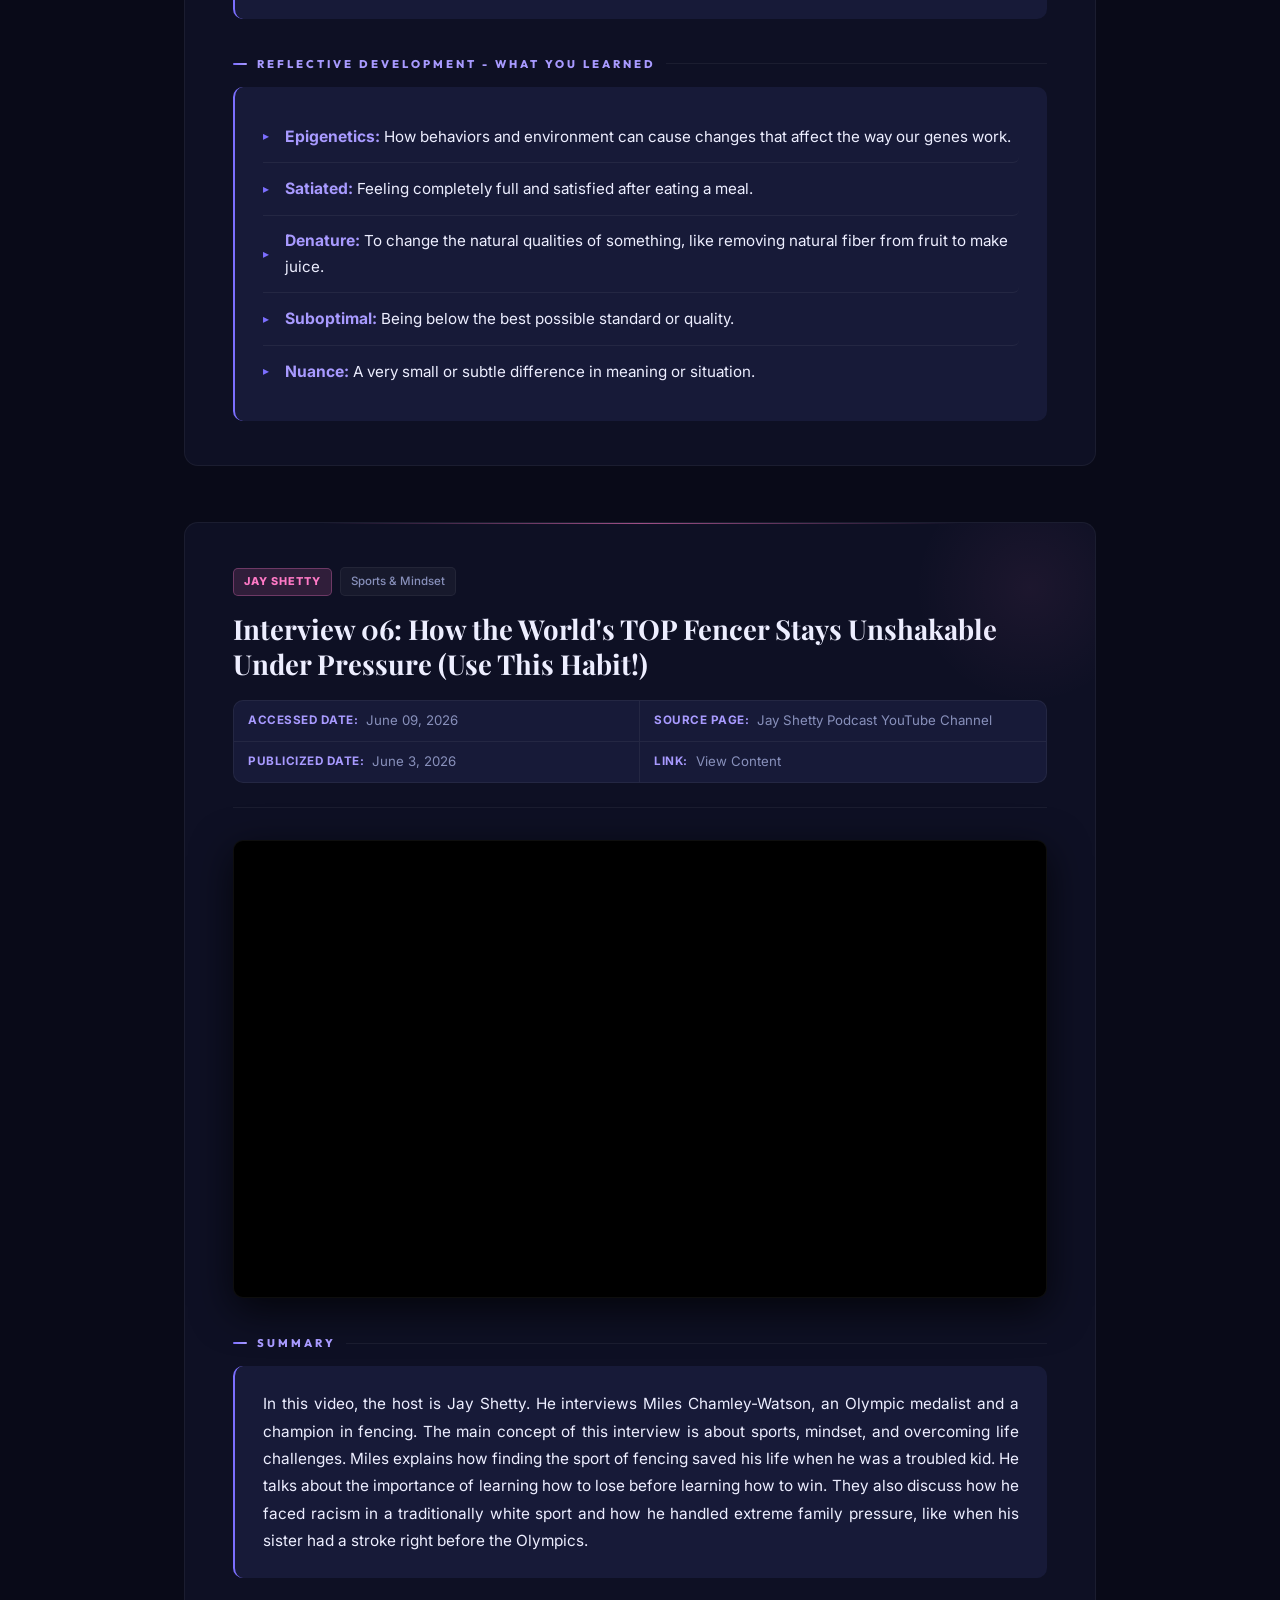
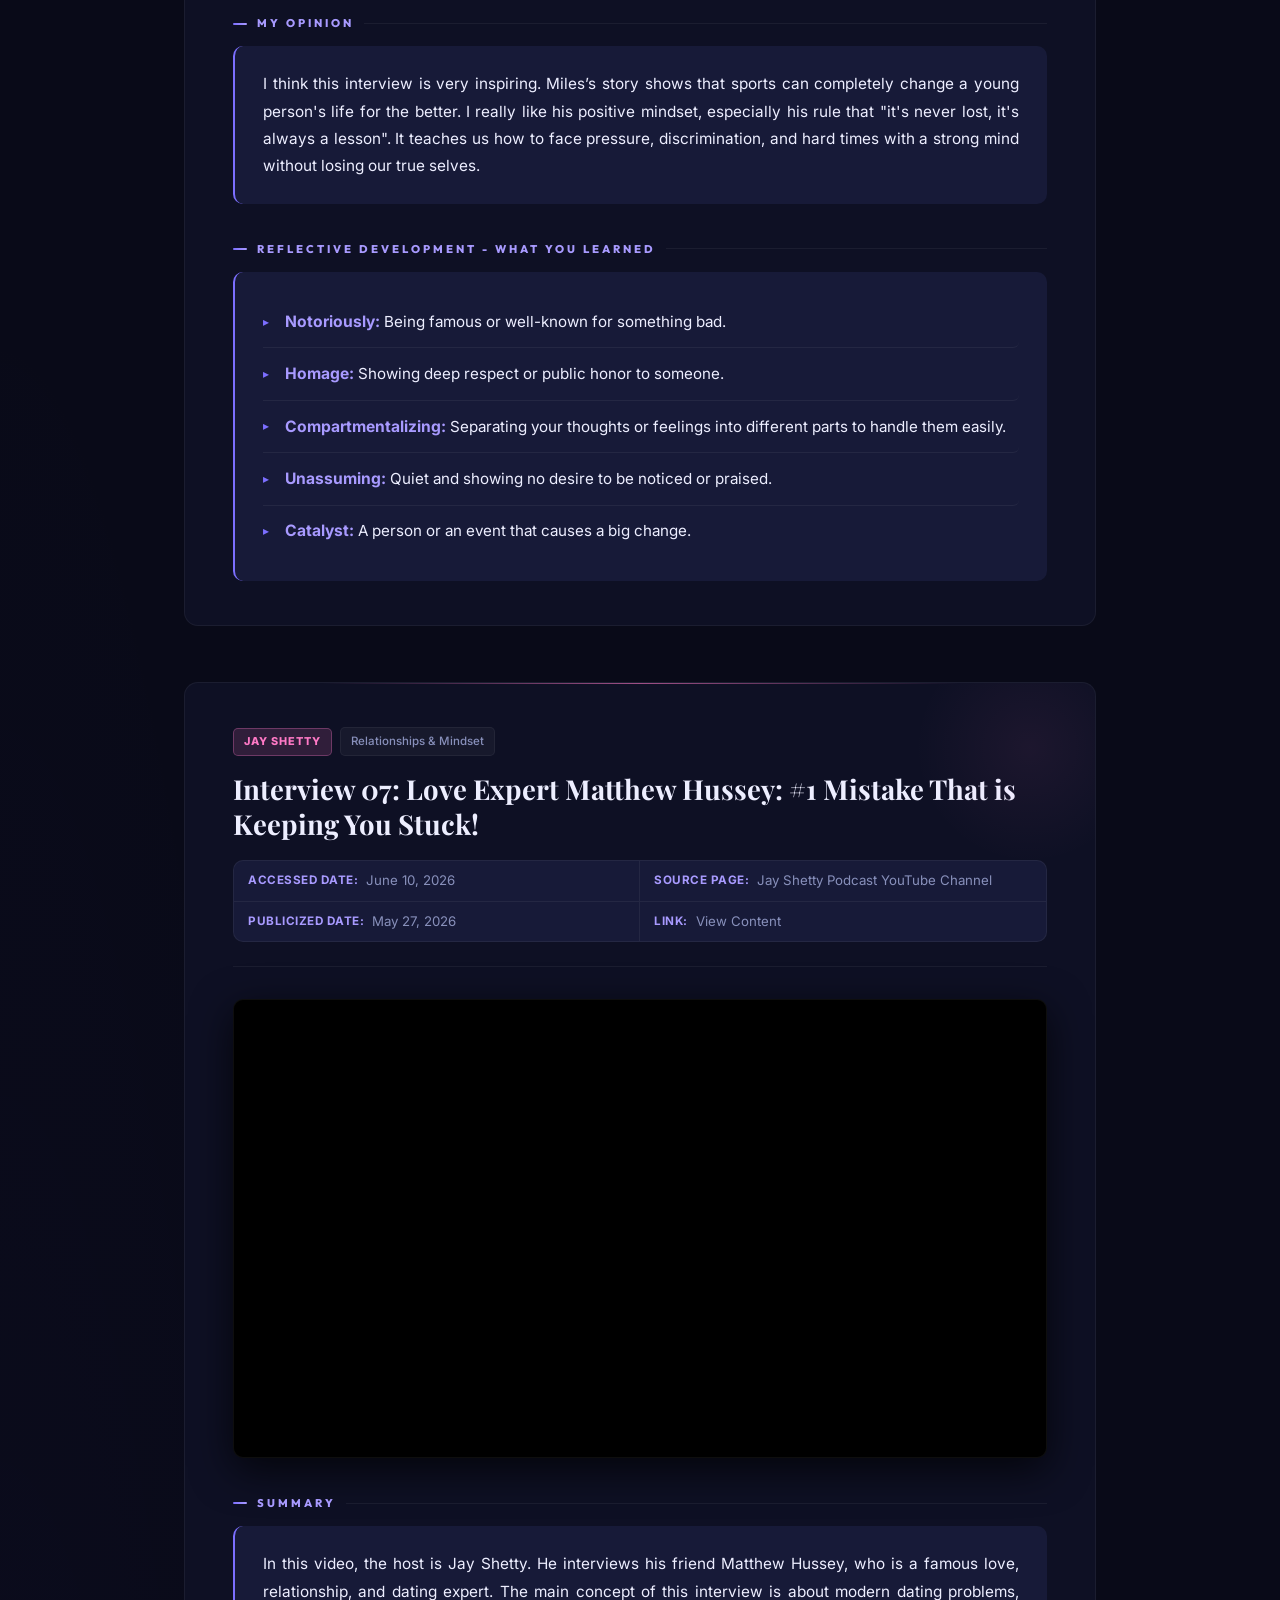
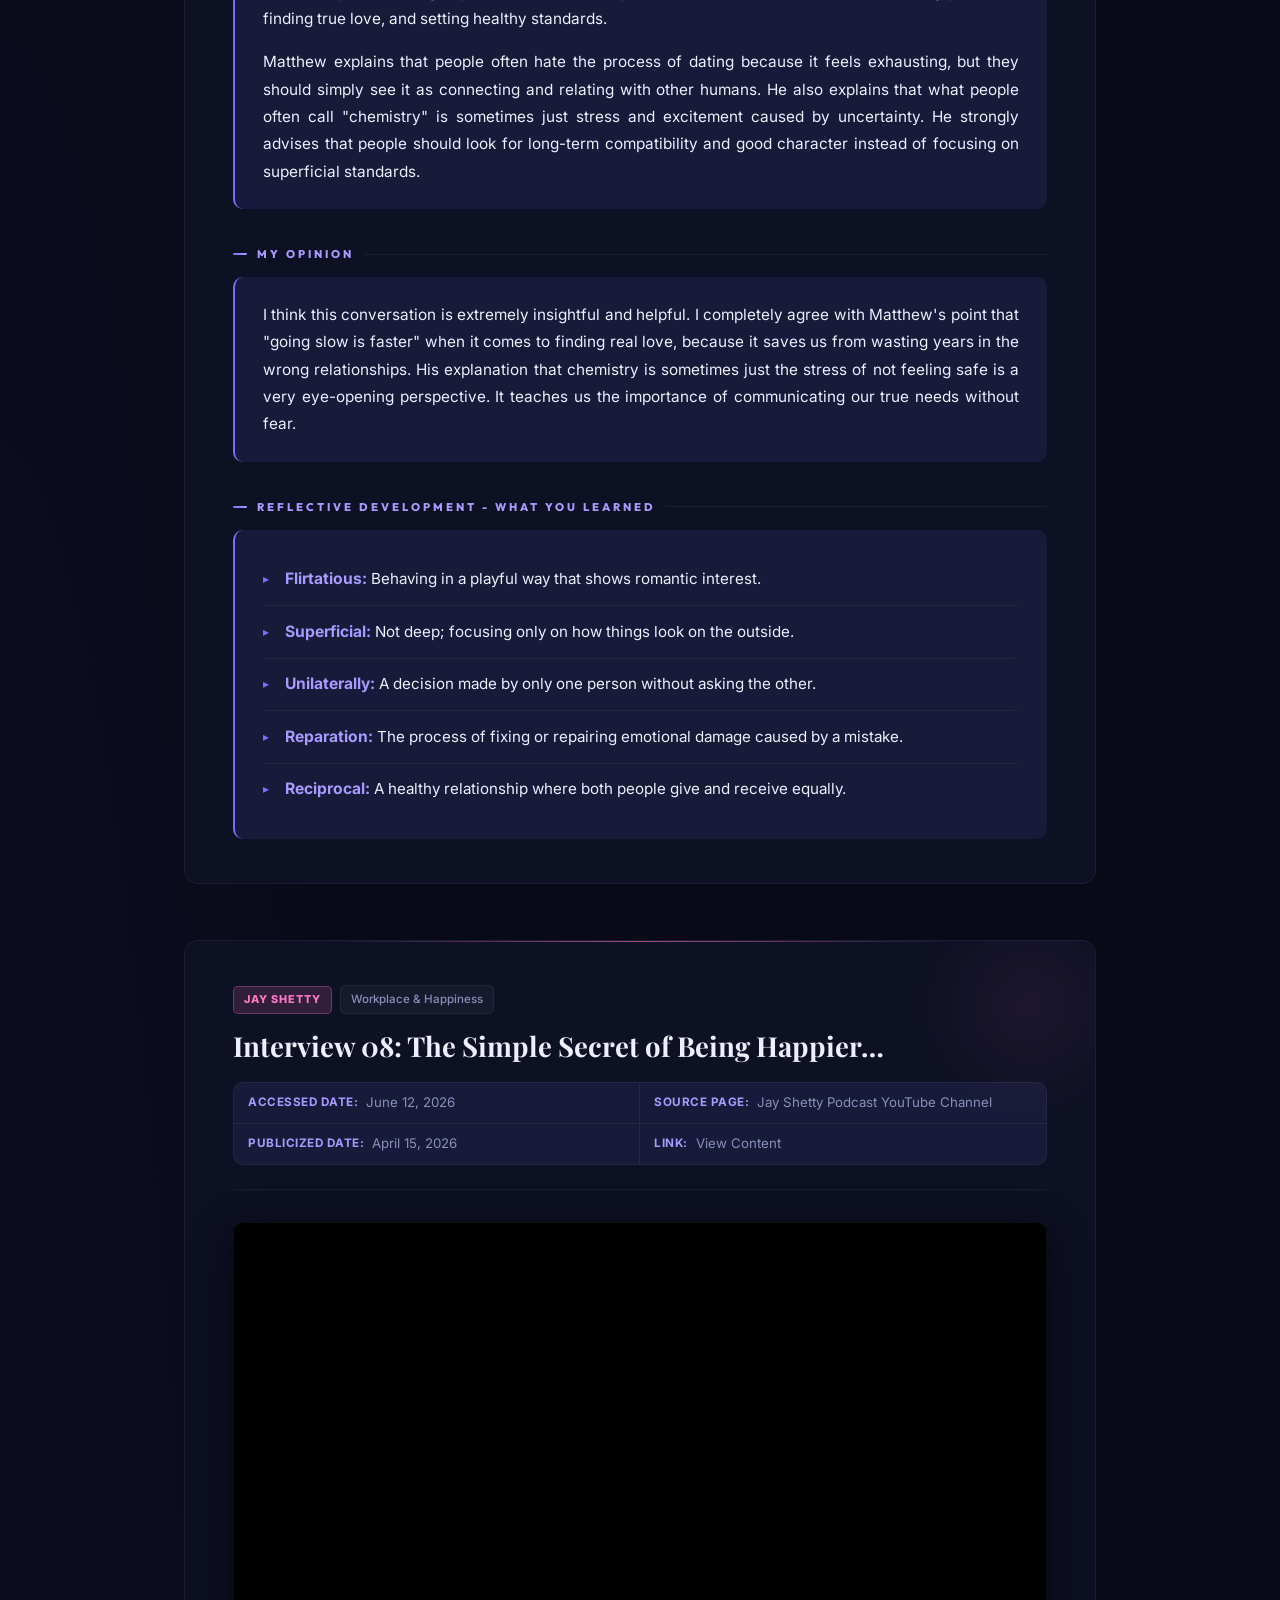
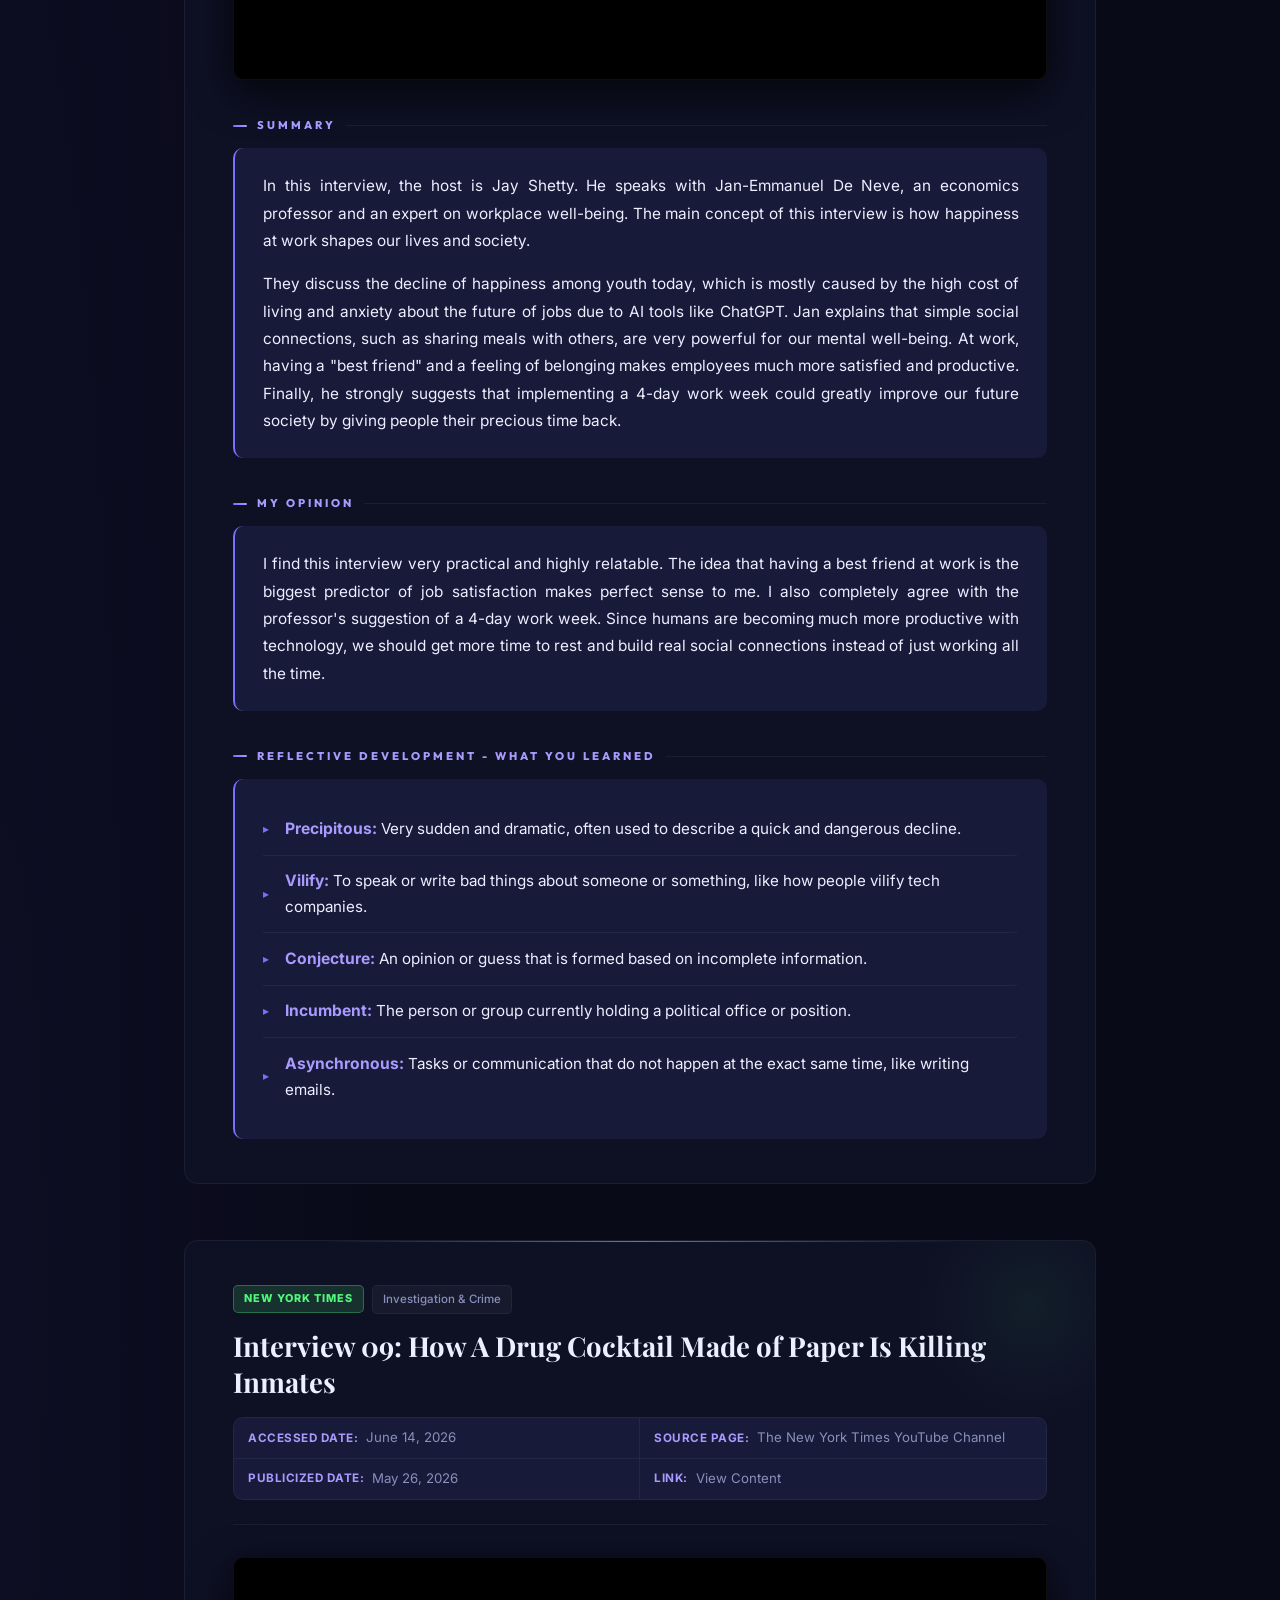
==== commit a7beb143: "feat: update e-portfolio title to Interview Analysis and refine hero section responsive layout styli" ====
--- a/index.html
+++ b/index.html
@@ -4,7 +4,7 @@
 <head>
     <meta charset="UTF-8">
     <meta name="viewport" content="width=device-width, initial-scale=1.0">
-    <title>Communicative English - E-Portfolio</title>
+    <title>Interview Analysis E-Portfolio</title>
     <!-- Import Premium Fonts -->
     <link rel="preconnect" href="https://fonts.googleapis.com">
     <link rel="preconnect" href="https://fonts.gstatic.com" crossorigin>
@@ -38,7 +38,7 @@
         <div class="header-grid">
             <div class="header-left">
                 <div class="header-pretitle">Faculty of Technological Studies</div>
-                <h1 class="header-title">English <span>E-Portfolio</span></h1>
+                <h1 class="header-title">Interview Analysis <span>E-Portfolio</span></h1>
                 <p class="header-subtitle">Uva Wellassa University | Communicative English CA-1 Project</p>
             </div>
             <div class="header-right">
@@ -50,27 +50,35 @@
                         <div class="card-visuals">
                             <!-- SVG Student Avatar Silhouette -->
                             <div class="avatar-container">
-                                <svg class="avatar-svg" viewBox="0 0 24 24" fill="none" xmlns="http://www.w3.org/2000/svg">
-                                    <path d="M12 12C14.21 12 16 10.21 16 8C16 5.79 14.21 4 12 4C9.79 4 8 5.79 8 8C8 10.21 9.79 12 12 12Z" fill="currentColor" opacity="0.35"/>
-                                    <path d="M12 14C8.67 14 2 15.67 2 19V20H22V19C22 15.67 15.33 14 12 14Z" fill="currentColor" opacity="0.35"/>
+                                <svg class="avatar-svg" viewBox="0 0 24 24" fill="none"
+                                    xmlns="http://www.w3.org/2000/svg">
+                                    <path
+                                        d="M12 12C14.21 12 16 10.21 16 8C16 5.79 14.21 4 12 4C9.79 4 8 5.79 8 8C8 10.21 9.79 12 12 12Z"
+                                        fill="currentColor" opacity="0.35" />
+                                    <path d="M12 14C8.67 14 2 15.67 2 19V20H22V19C22 15.67 15.33 14 12 14Z"
+                                        fill="currentColor" opacity="0.35" />
                                 </svg>
                             </div>
                             <!-- SVG Smart Card Gold Chip -->
                             <div class="gold-chip">
-                                <svg class="chip-svg" viewBox="0 0 100 80" fill="none" xmlns="http://www.w3.org/2000/svg">
-                                    <rect x="5" y="5" width="90" height="70" rx="10" fill="url(#chipGradient)" stroke="rgba(212,175,55,0.8)" stroke-width="2"/>
-                                    <path d="M50 5V75" stroke="rgba(0,0,0,0.25)" stroke-width="2"/>
-                                    <path d="M5 40H95" stroke="rgba(0,0,0,0.25)" stroke-width="2"/>
-                                    <path d="M30 5V40" stroke="rgba(0,0,0,0.25)" stroke-width="2"/>
-                                    <path d="M70 5V40" stroke="rgba(0,0,0,0.25)" stroke-width="2"/>
-                                    <path d="M30 40V75" stroke="rgba(0,0,0,0.25)" stroke-width="2"/>
-                                    <path d="M70 40V75" stroke="rgba(0,0,0,0.25)" stroke-width="2"/>
-                                    <rect x="35" y="25" width="30" height="30" rx="4" fill="none" stroke="rgba(0,0,0,0.25)" stroke-width="2"/>
+                                <svg class="chip-svg" viewBox="0 0 100 80" fill="none"
+                                    xmlns="http://www.w3.org/2000/svg">
+                                    <rect x="5" y="5" width="90" height="70" rx="10" fill="url(#chipGradient)"
+                                        stroke="rgba(212,175,55,0.8)" stroke-width="2" />
+                                    <path d="M50 5V75" stroke="rgba(0,0,0,0.25)" stroke-width="2" />
+                                    <path d="M5 40H95" stroke="rgba(0,0,0,0.25)" stroke-width="2" />
+                                    <path d="M30 5V40" stroke="rgba(0,0,0,0.25)" stroke-width="2" />
+                                    <path d="M70 5V40" stroke="rgba(0,0,0,0.25)" stroke-width="2" />
+                                    <path d="M30 40V75" stroke="rgba(0,0,0,0.25)" stroke-width="2" />
+                                    <path d="M70 40V75" stroke="rgba(0,0,0,0.25)" stroke-width="2" />
+                                    <rect x="35" y="25" width="30" height="30" rx="4" fill="none"
+                                        stroke="rgba(0,0,0,0.25)" stroke-width="2" />
                                     <defs>
-                                        <linearGradient id="chipGradient" x1="0" y1="0" x2="100" y2="80" gradientUnits="userSpaceOnUse">
-                                            <stop stop-color="#ffe875"/>
-                                            <stop offset="0.5" stop-color="#f7c844"/>
-                                            <stop offset="1" stop-color="#b8860b"/>
+                                        <linearGradient id="chipGradient" x1="0" y1="0" x2="100" y2="80"
+                                            gradientUnits="userSpaceOnUse">
+                                            <stop stop-color="#ffe875" />
+                                            <stop offset="0.5" stop-color="#f7c844" />
+                                            <stop offset="1" stop-color="#b8860b" />
                                         </linearGradient>
                                     </defs>
                                 </svg>
@@ -102,9 +110,12 @@
                     <!-- Decorative Barcode at the Bottom -->
                     <div class="card-barcode">
                         <svg class="barcode-svg" viewBox="0 0 300 30" fill="none" xmlns="http://www.w3.org/2000/svg">
-                            <rect width="300" height="30" fill="transparent"/>
-                            <path d="M10 5V25M15 5V25M18 5V25M25 5V25M32 5V25M35 5V25M38 5V25M45 5V25M50 5V25M58 5V25M62 5V25M65 5V25M72 5V25M80 5V25M88 5V25M92 5V25M95 5V25M102 5V25M108 5V25M112 5V25M118 5V25M125 5V25M128 5V25M135 5V25M142 5V25M145 5V25M148 5V25M155 5V25M160 5V25M168 5V25M172 5V25M175 5V25M182 5V25M190 5V25M198 5V25M202 5V25M205 5V25M212 5V25M218 5V25M222 5V25M228 5V25M235 5V25M238 5V25M245 5V25M252 5V25M255 5V25M258 5V25M265 5V25M270 5V25M278 5V25M282 5V25M285 5V25M290 5V25" stroke="currentColor" stroke-width="1.8"/>
-                            <text x="220" y="20" fill="currentColor" opacity="0.4" font-family="'Outfit', sans-serif" font-size="7" font-weight="700" letter-spacing="1">UWU-FOT-2026</text>
+                            <rect width="300" height="30" fill="transparent" />
+                            <path
+                                d="M10 5V25M15 5V25M18 5V25M25 5V25M32 5V25M35 5V25M38 5V25M45 5V25M50 5V25M58 5V25M62 5V25M65 5V25M72 5V25M80 5V25M88 5V25M92 5V25M95 5V25M102 5V25M108 5V25M112 5V25M118 5V25M125 5V25M128 5V25M135 5V25M142 5V25M145 5V25M148 5V25M155 5V25M160 5V25M168 5V25M172 5V25M175 5V25M182 5V25M190 5V25M198 5V25M202 5V25M205 5V25M212 5V25M218 5V25M222 5V25M228 5V25M235 5V25M238 5V25M245 5V25M252 5V25M255 5V25M258 5V25M265 5V25M270 5V25M278 5V25M282 5V25M285 5V25M290 5V25"
+                                stroke="currentColor" stroke-width="1.8" />
+                            <text x="220" y="20" fill="currentColor" opacity="0.4" font-family="'Outfit', sans-serif"
+                                font-size="7" font-weight="700" letter-spacing="1">UWU-FOT-2026</text>
                         </svg>
                     </div>
                 </div>
@@ -201,7 +212,9 @@
                         <span><strong>Accessed Date:</strong> June 01, 2026</span>
                         <span><strong>Source Page:</strong> TED YouTube Channel</span>
                         <span><strong>Publicized Date:</strong> May 22, 2026</span>
-                        <span><strong>Link:</strong> <a href="https://www.youtube.com/watch?v=BR7xdT_Xi5U" target="_blank" style="color: var(--accent-color); text-decoration: none;">View Content</a></span>
+                        <span><strong>Link:</strong> <a href="https://www.youtube.com/watch?v=BR7xdT_Xi5U"
+                                target="_blank" style="color: var(--accent-color); text-decoration: none;">View
+                                Content</a></span>
                     </div>
                 </div>
                 <div class="media-container">
@@ -255,7 +268,9 @@
                         <span><strong>Accessed Date:</strong> June 02, 2026</span>
                         <span><strong>Source Page:</strong> TED YouTube Channel</span>
                         <span><strong>Publicized Date:</strong> May 25, 2026</span>
-                        <span><strong>Link:</strong> <a href="https://www.youtube.com/watch?v=Gqy1E5piq1w" target="_blank" style="color: var(--accent-color); text-decoration: none;">View Content</a></span>
+                        <span><strong>Link:</strong> <a href="https://www.youtube.com/watch?v=Gqy1E5piq1w"
+                                target="_blank" style="color: var(--accent-color); text-decoration: none;">View
+                                Content</a></span>
                     </div>
                 </div>
                 <div class="media-container">
@@ -315,7 +330,9 @@
                         <span><strong>Accessed Date:</strong> June 04, 2026</span>
                         <span><strong>Source Page:</strong> The Diary Of A CEO YouTube Channel</span>
                         <span><strong>Publicized Date:</strong> April 2, 2026</span>
-                        <span><strong>Link:</strong> <a href="https://www.youtube.com/watch?v=9JxaESJIGO0" target="_blank" style="color: var(--accent-color); text-decoration: none;">View Content</a></span>
+                        <span><strong>Link:</strong> <a href="https://www.youtube.com/watch?v=9JxaESJIGO0"
+                                target="_blank" style="color: var(--accent-color); text-decoration: none;">View
+                                Content</a></span>
                     </div>
                 </div>
                 <div class="media-container">
@@ -489,7 +506,9 @@
                         <span><strong>Accessed Date:</strong> June 09, 2026</span>
                         <span><strong>Source Page:</strong> Jay Shetty Podcast YouTube Channel</span>
                         <span><strong>Publicized Date:</strong> June 3, 2026</span>
-                        <span><strong>Link:</strong> <a href="https://www.youtube.com/watch?v=HcZhrFL8ylE" target="_blank" style="color: var(--accent-color); text-decoration: none;">View Content</a></span>
+                        <span><strong>Link:</strong> <a href="https://www.youtube.com/watch?v=HcZhrFL8ylE"
+                                target="_blank" style="color: var(--accent-color); text-decoration: none;">View
+                                Content</a></span>
                     </div>
                 </div>
                 <div class="media-container">
@@ -602,7 +621,9 @@
                         <span><strong>Accessed Date:</strong> June 12, 2026</span>
                         <span><strong>Source Page:</strong> Jay Shetty Podcast YouTube Channel</span>
                         <span><strong>Publicized Date:</strong> April 15, 2026</span>
-                        <span><strong>Link:</strong> <a href="https://www.youtube.com/watch?v=IzTQs8Fa2FE" target="_blank" style="color: var(--accent-color); text-decoration: none;">View Content</a></span>
+                        <span><strong>Link:</strong> <a href="https://www.youtube.com/watch?v=IzTQs8Fa2FE"
+                                target="_blank" style="color: var(--accent-color); text-decoration: none;">View
+                                Content</a></span>
                     </div>
                 </div>
                 <div class="media-container">
--- a/styles.css
+++ b/styles.css
@@ -209,7 +209,7 @@
 .header-title {
     font-family: 'Playfair Display', serif;
     margin: 0;
-    font-size: 3.2rem;
+    font-size: clamp(2.2rem, 4.2vw, 3.2rem);
     font-weight: 800;
     line-height: 1.1;
     color: var(--text);
@@ -217,6 +217,7 @@
 }
 
 .header-title span {
+    white-space: nowrap;
     background: linear-gradient(135deg, var(--violet-light) 0%, var(--violet) 100%);
     -webkit-background-clip: text;
     -webkit-text-fill-color: transparent;
@@ -269,6 +270,9 @@
     gap: 1.25rem;
     transition: all 0.35s cubic-bezier(0.4, 0, 0.2, 1);
     text-align: left;
+    max-width: 460px;
+    width: 100%;
+    margin-left: auto;
 }
 
 .student-id-card:hover {
@@ -790,11 +794,13 @@
 }
 
 /* ── Responsive ───────────────────────────── */
-@media (max-width: 768px) {
-    .hero-header { padding: 3.5rem 1rem 2.5rem; }
-    .header-grid { grid-template-columns: 1fr; gap: 32px; }
-    .header-title { font-size: 2.2rem; }
-    .header-subtitle { font-size: 0.9rem; }
+@media (max-width: 992px) {
+    .hero-header { padding: 4.5rem 1.5rem 3rem; }
+    .header-grid { grid-template-columns: 1fr; gap: 32px; text-align: center; }
+    .header-left { text-align: center; align-items: center; }
+    .header-title { font-size: clamp(2rem, 5vw, 2.8rem); }
+    .header-subtitle { font-size: 0.95rem; }
+    .student-id-card { margin: 0 auto; }
 
     main { margin: 2rem auto; padding: 0 1rem; }
 
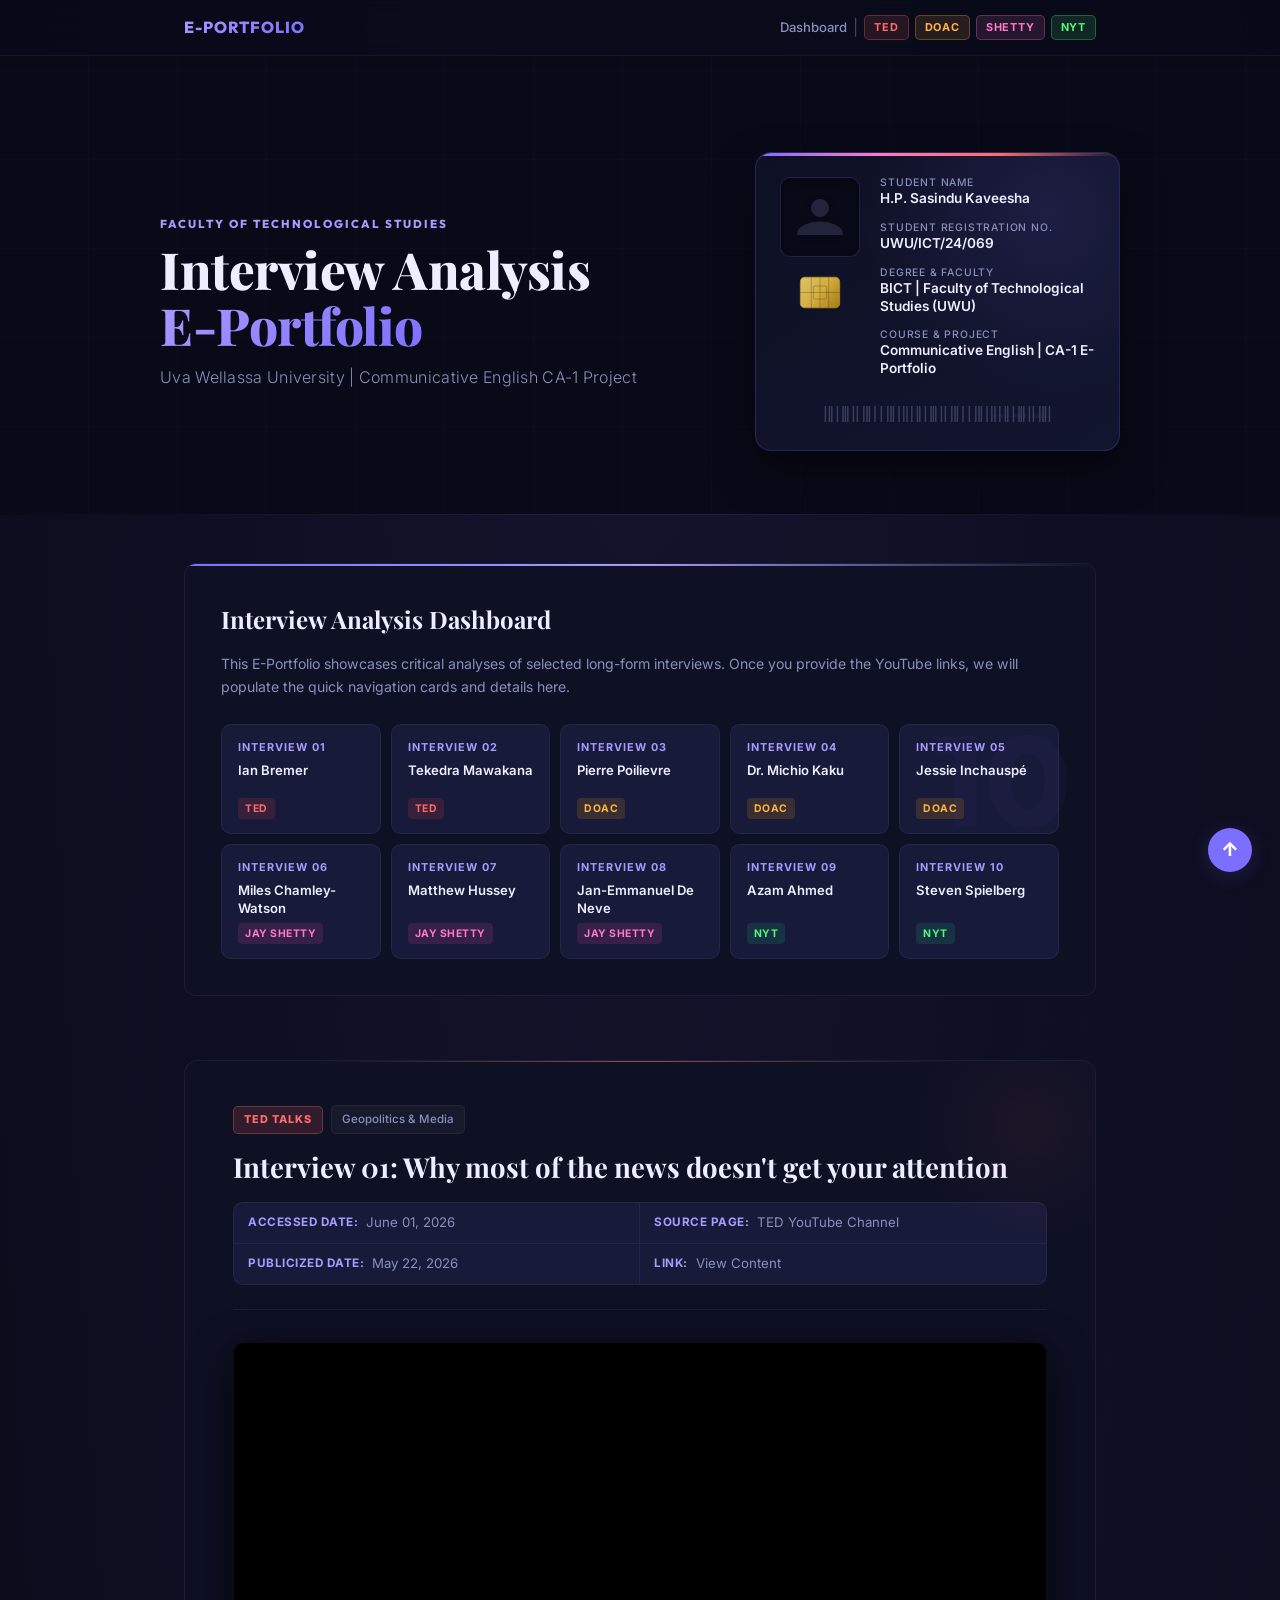
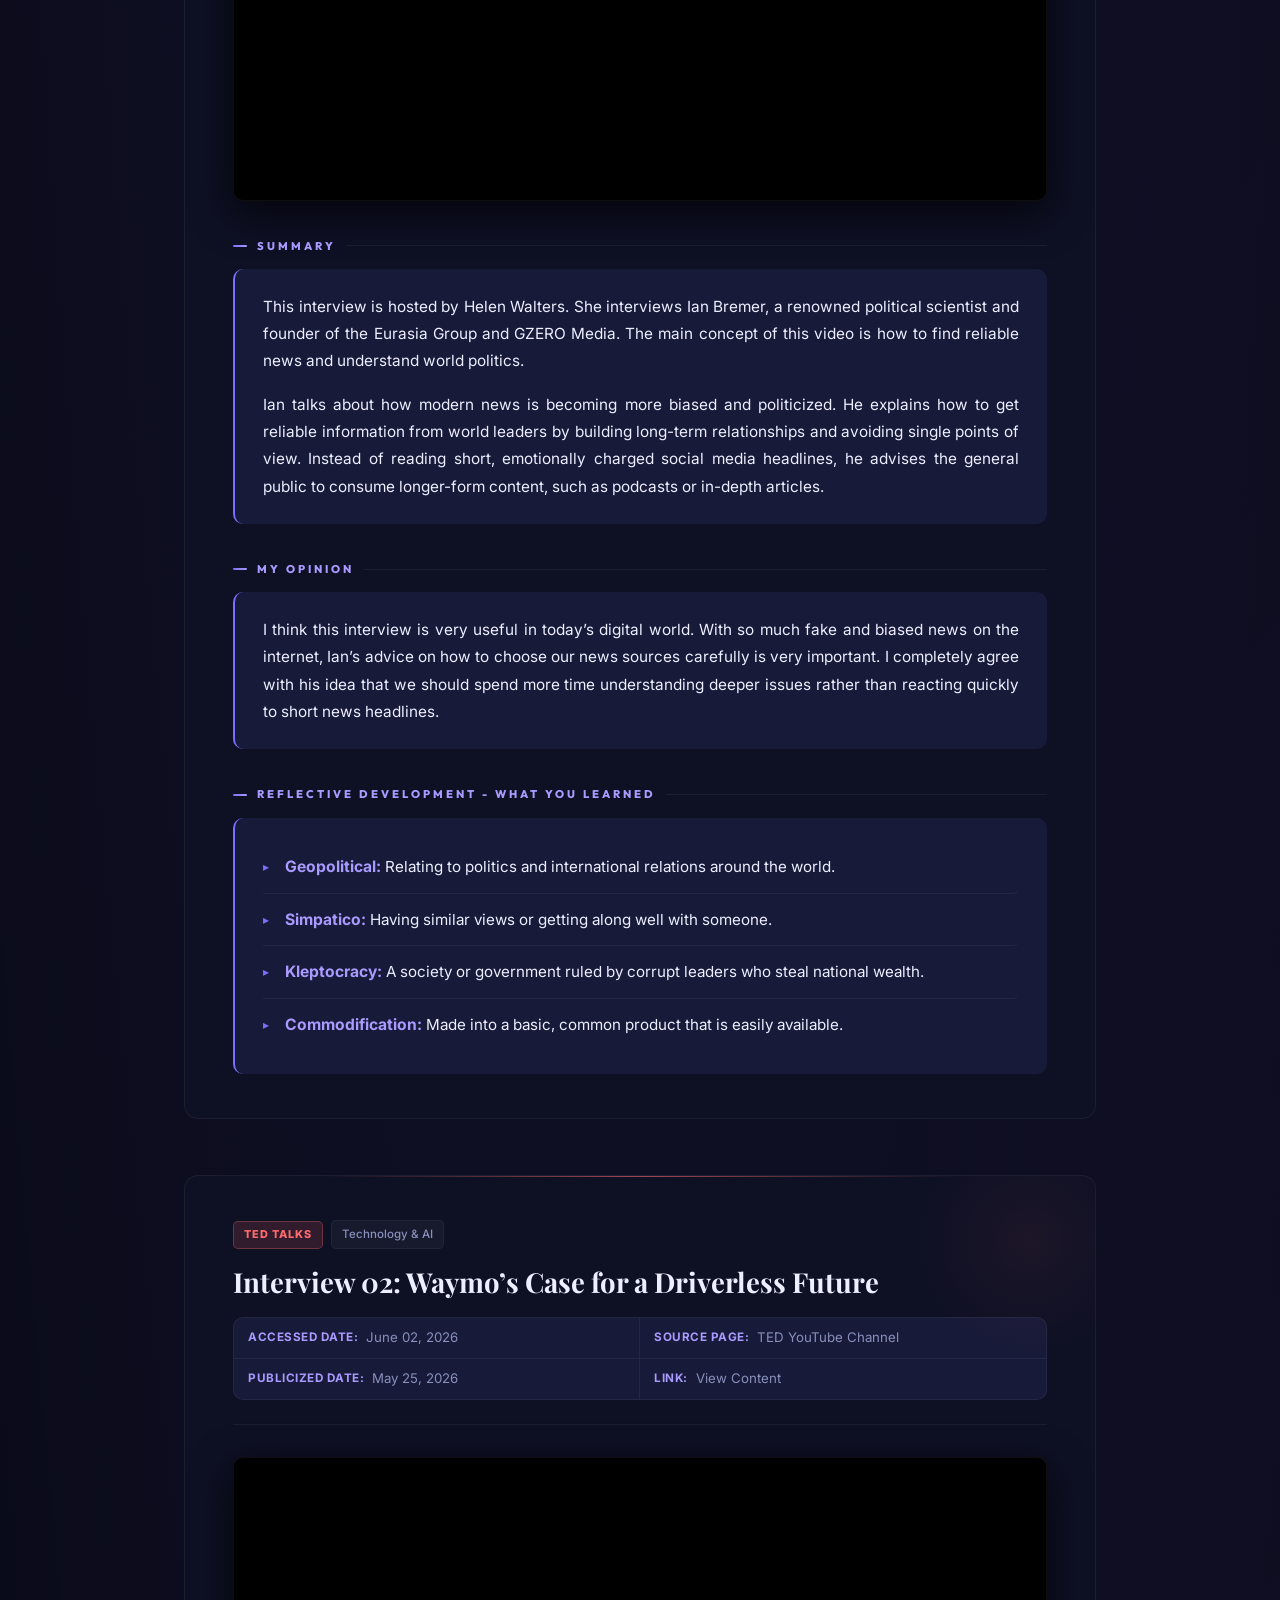
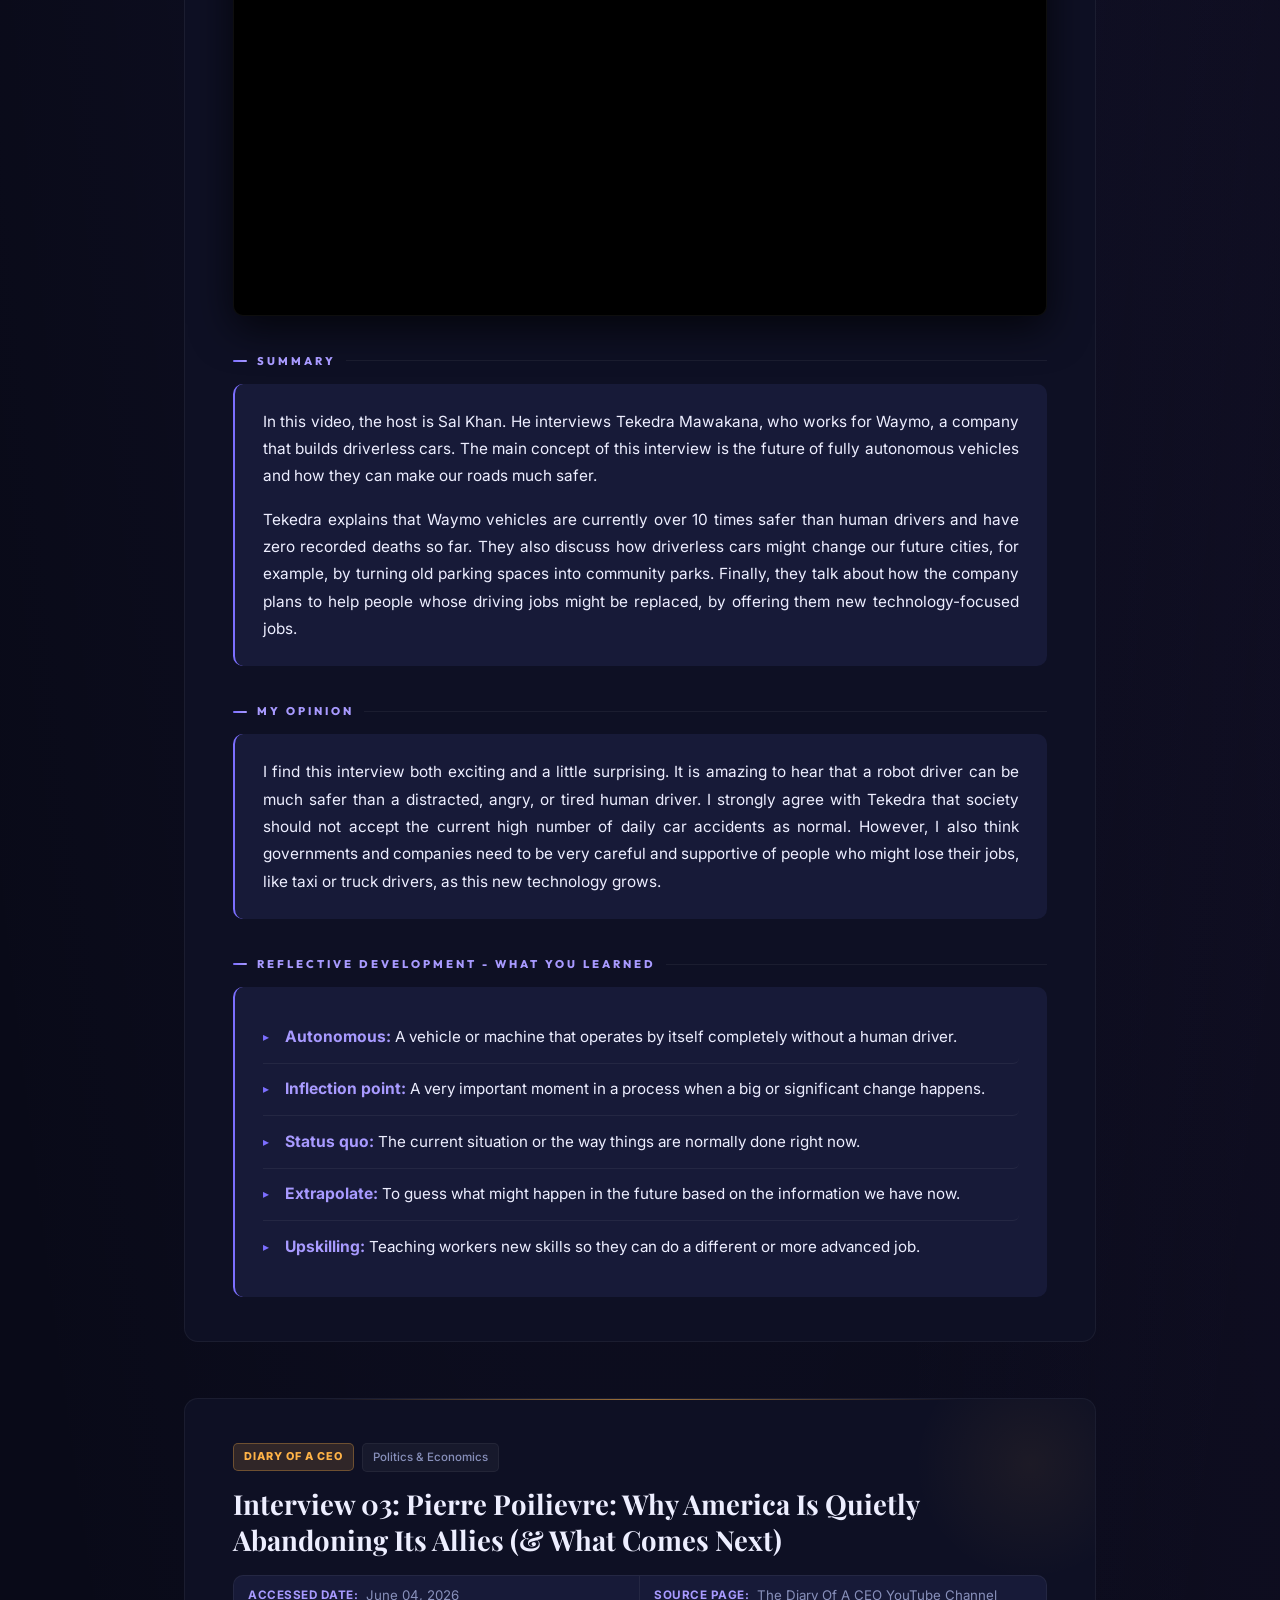
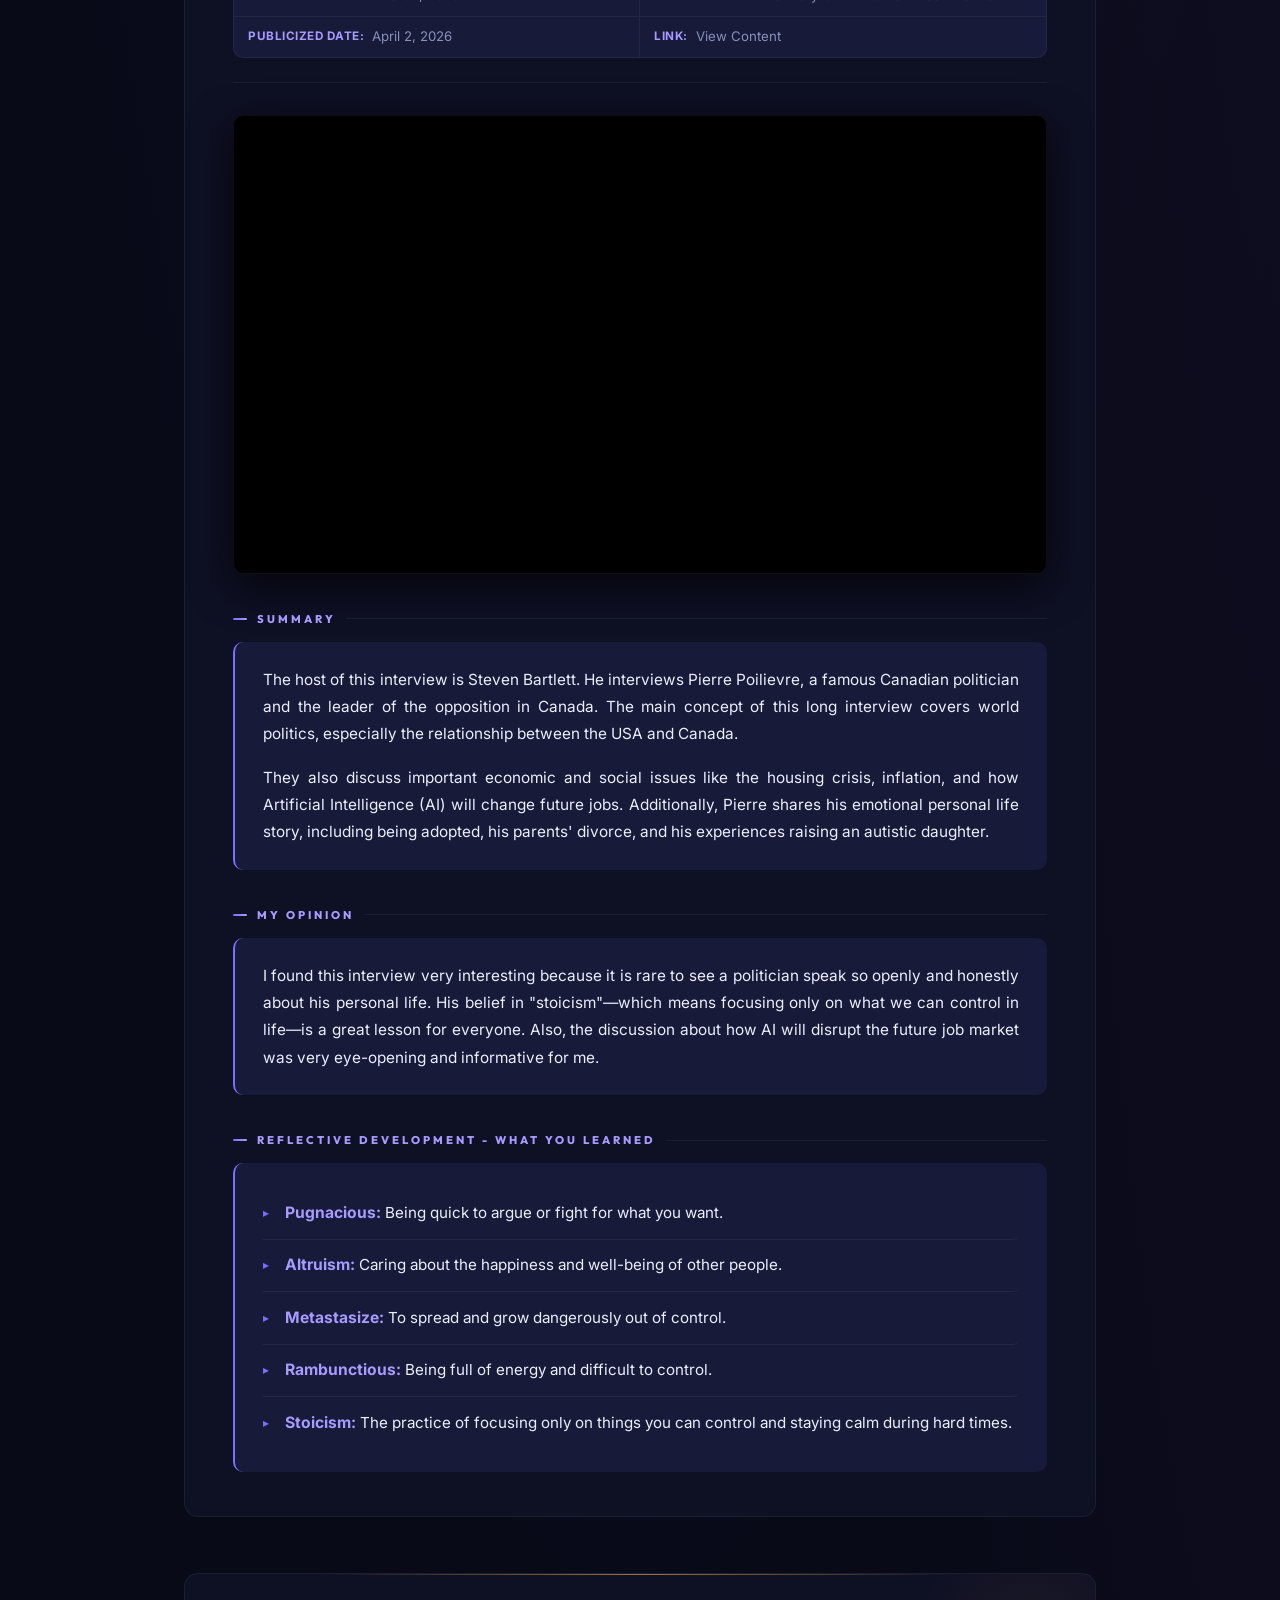
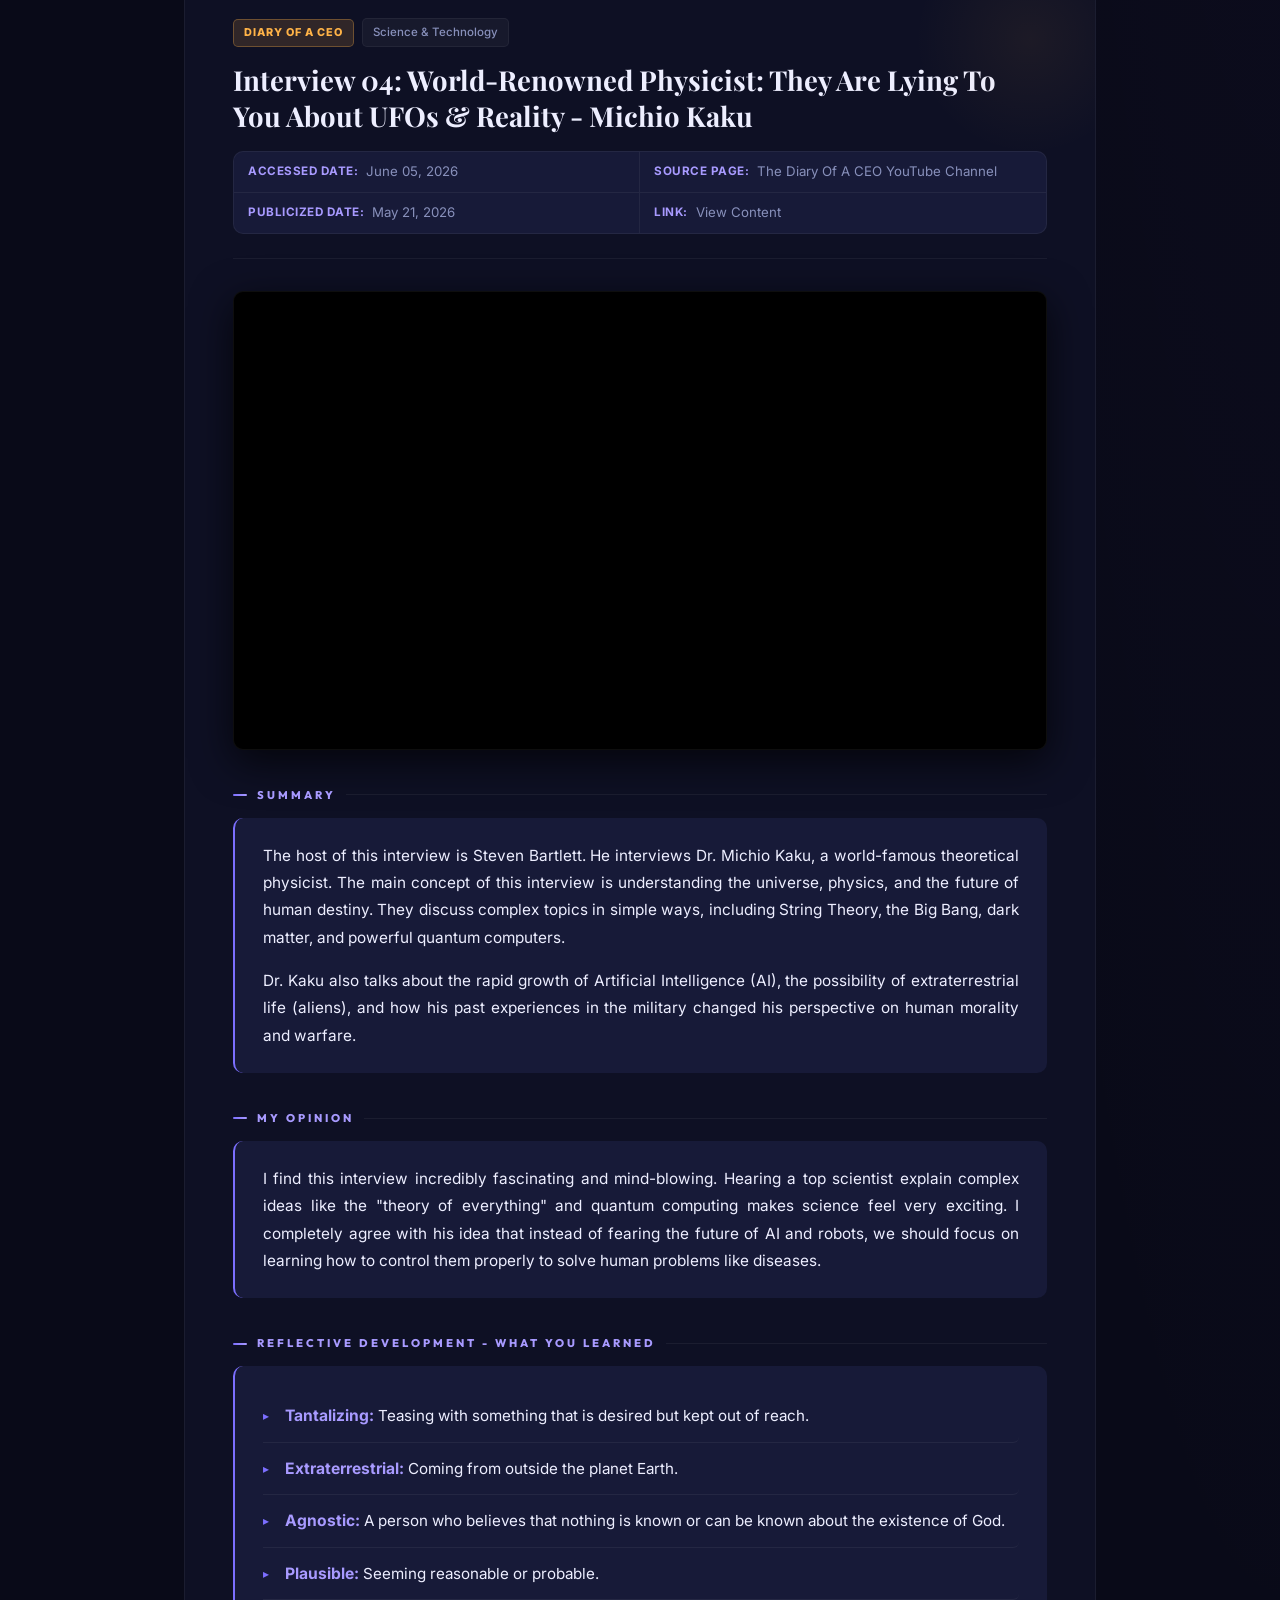
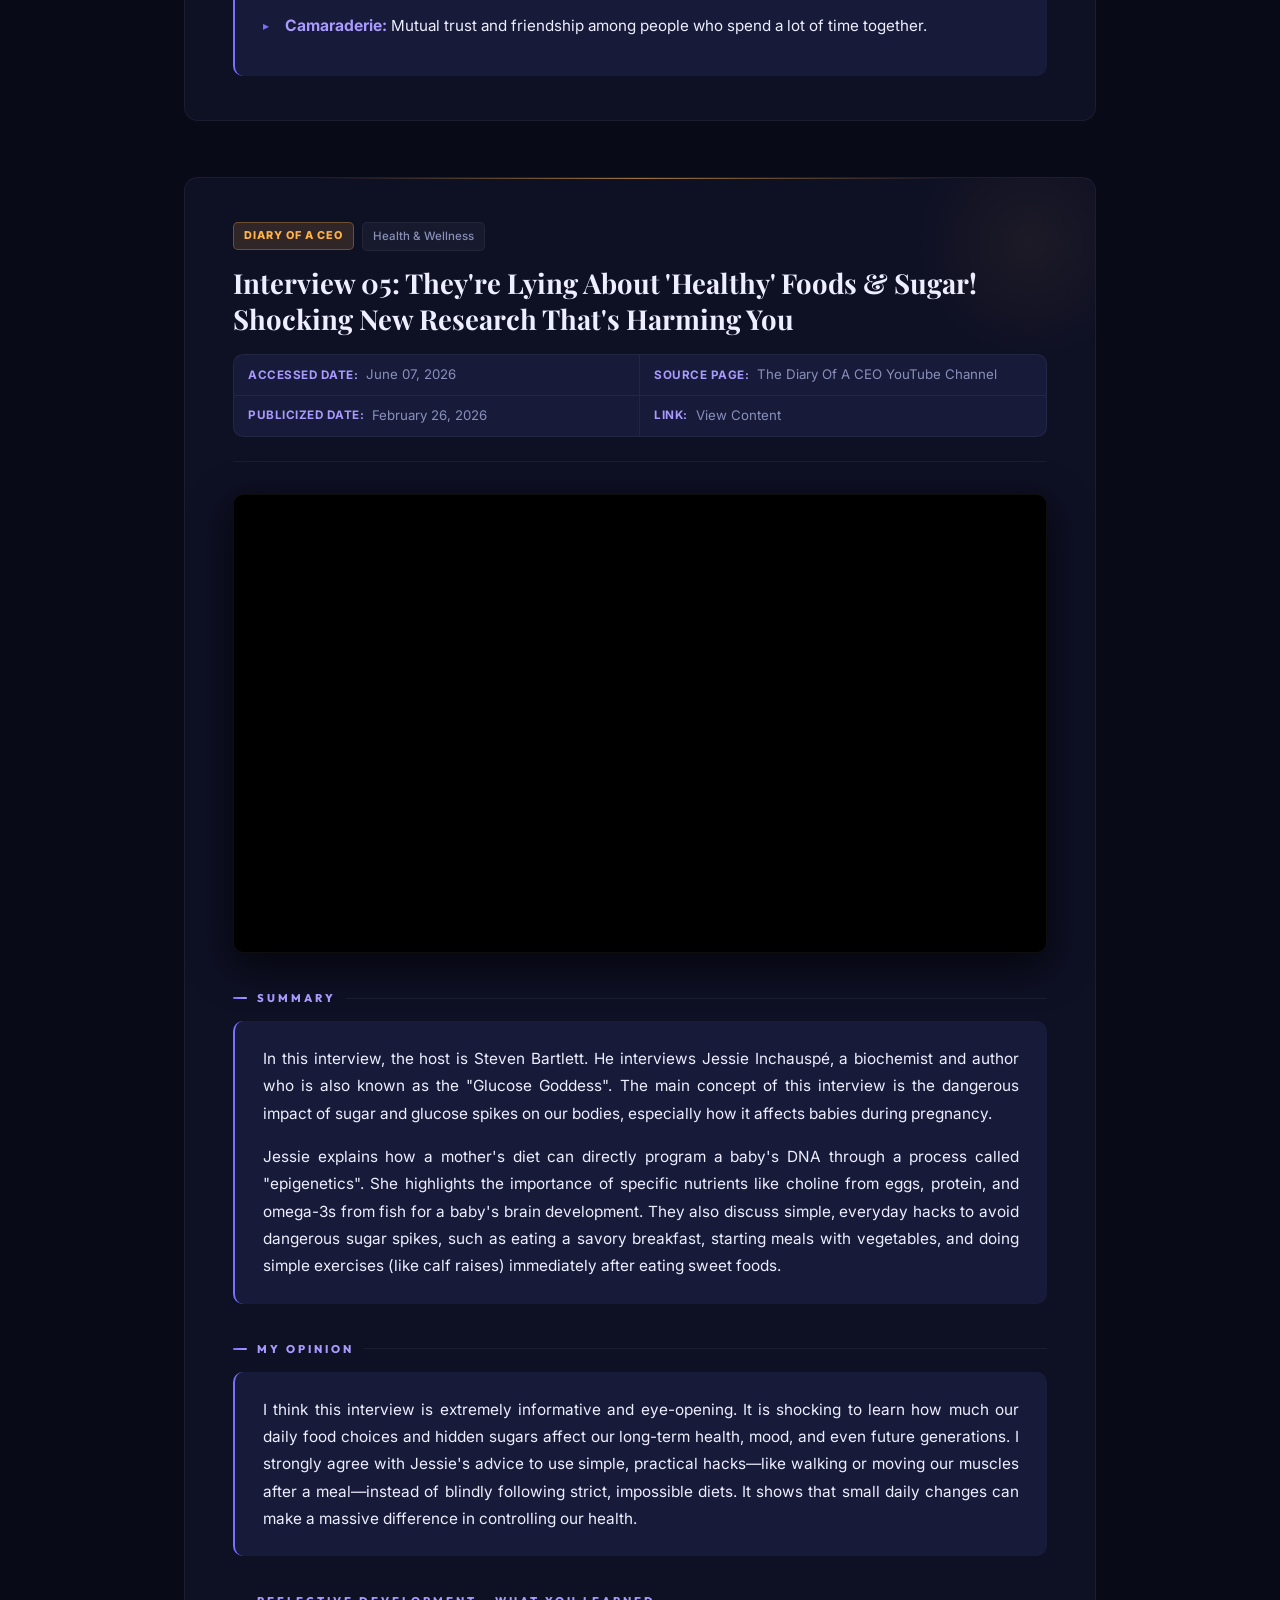
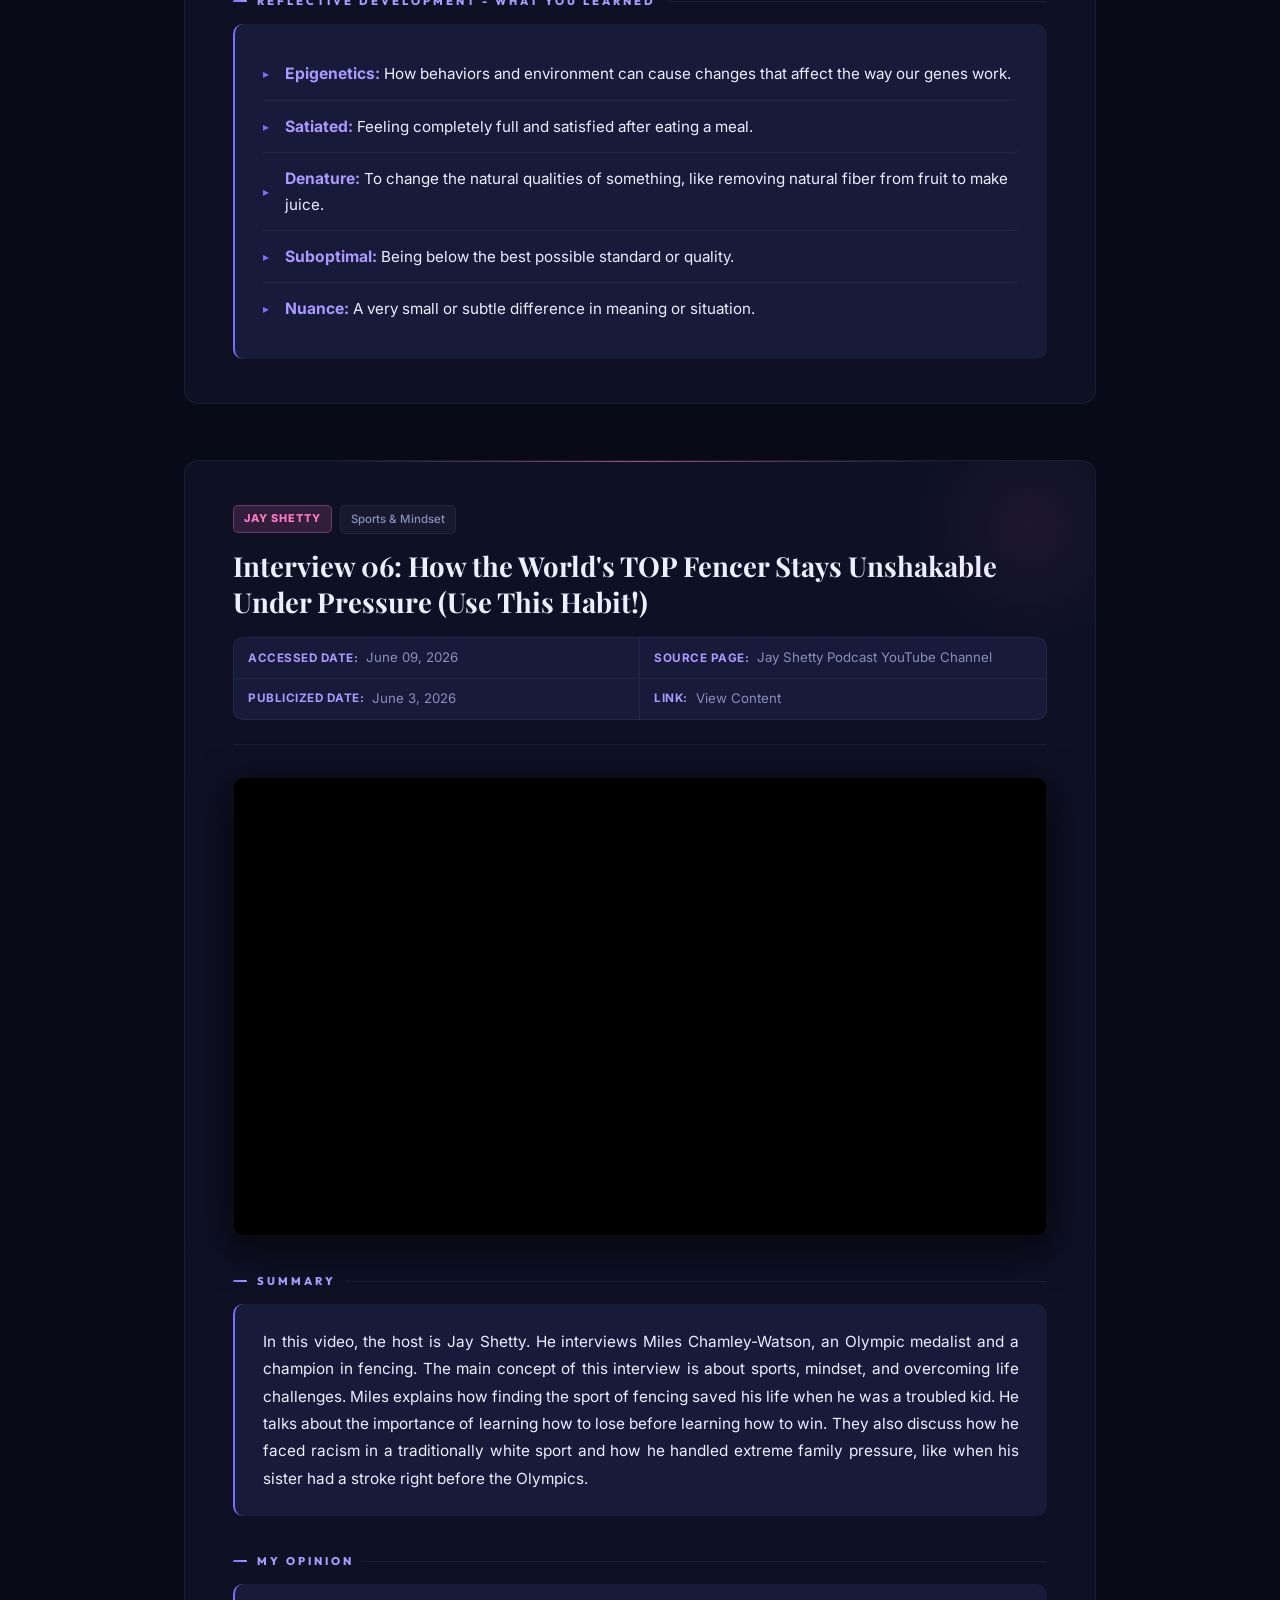
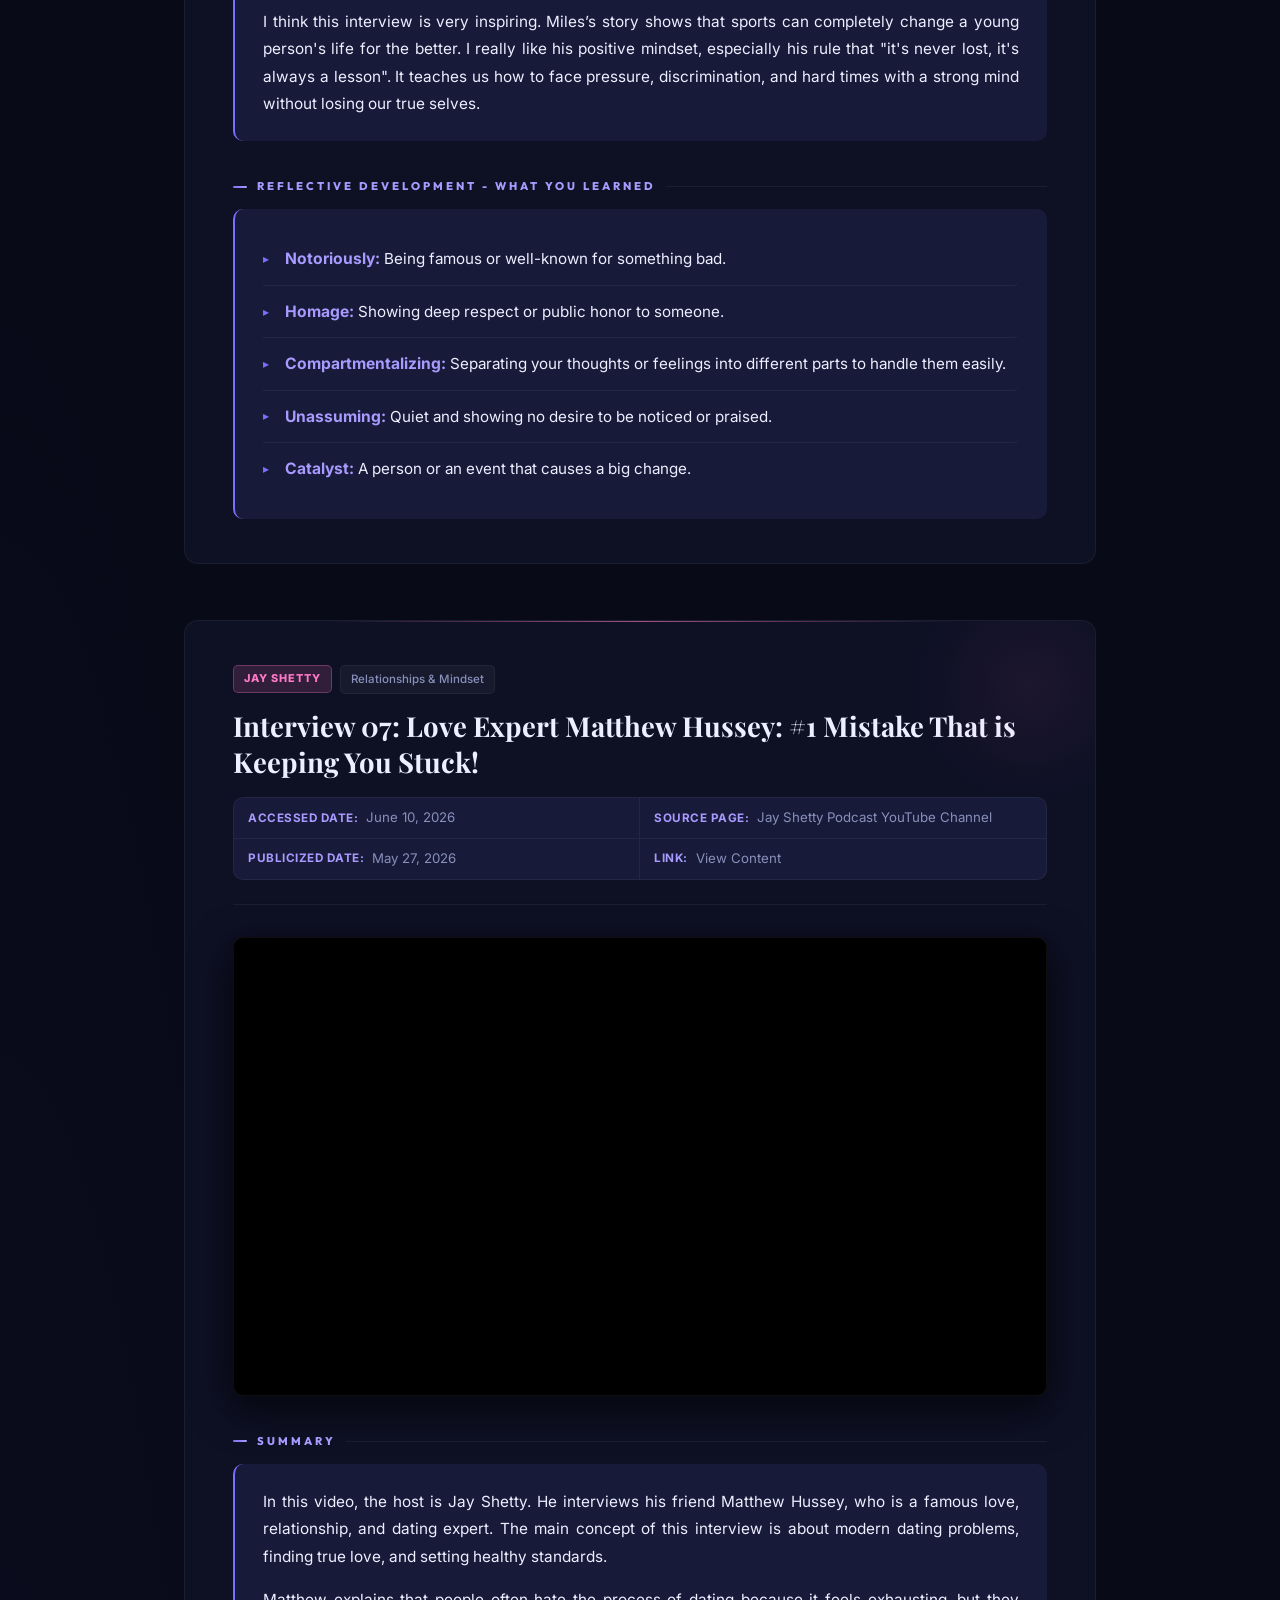
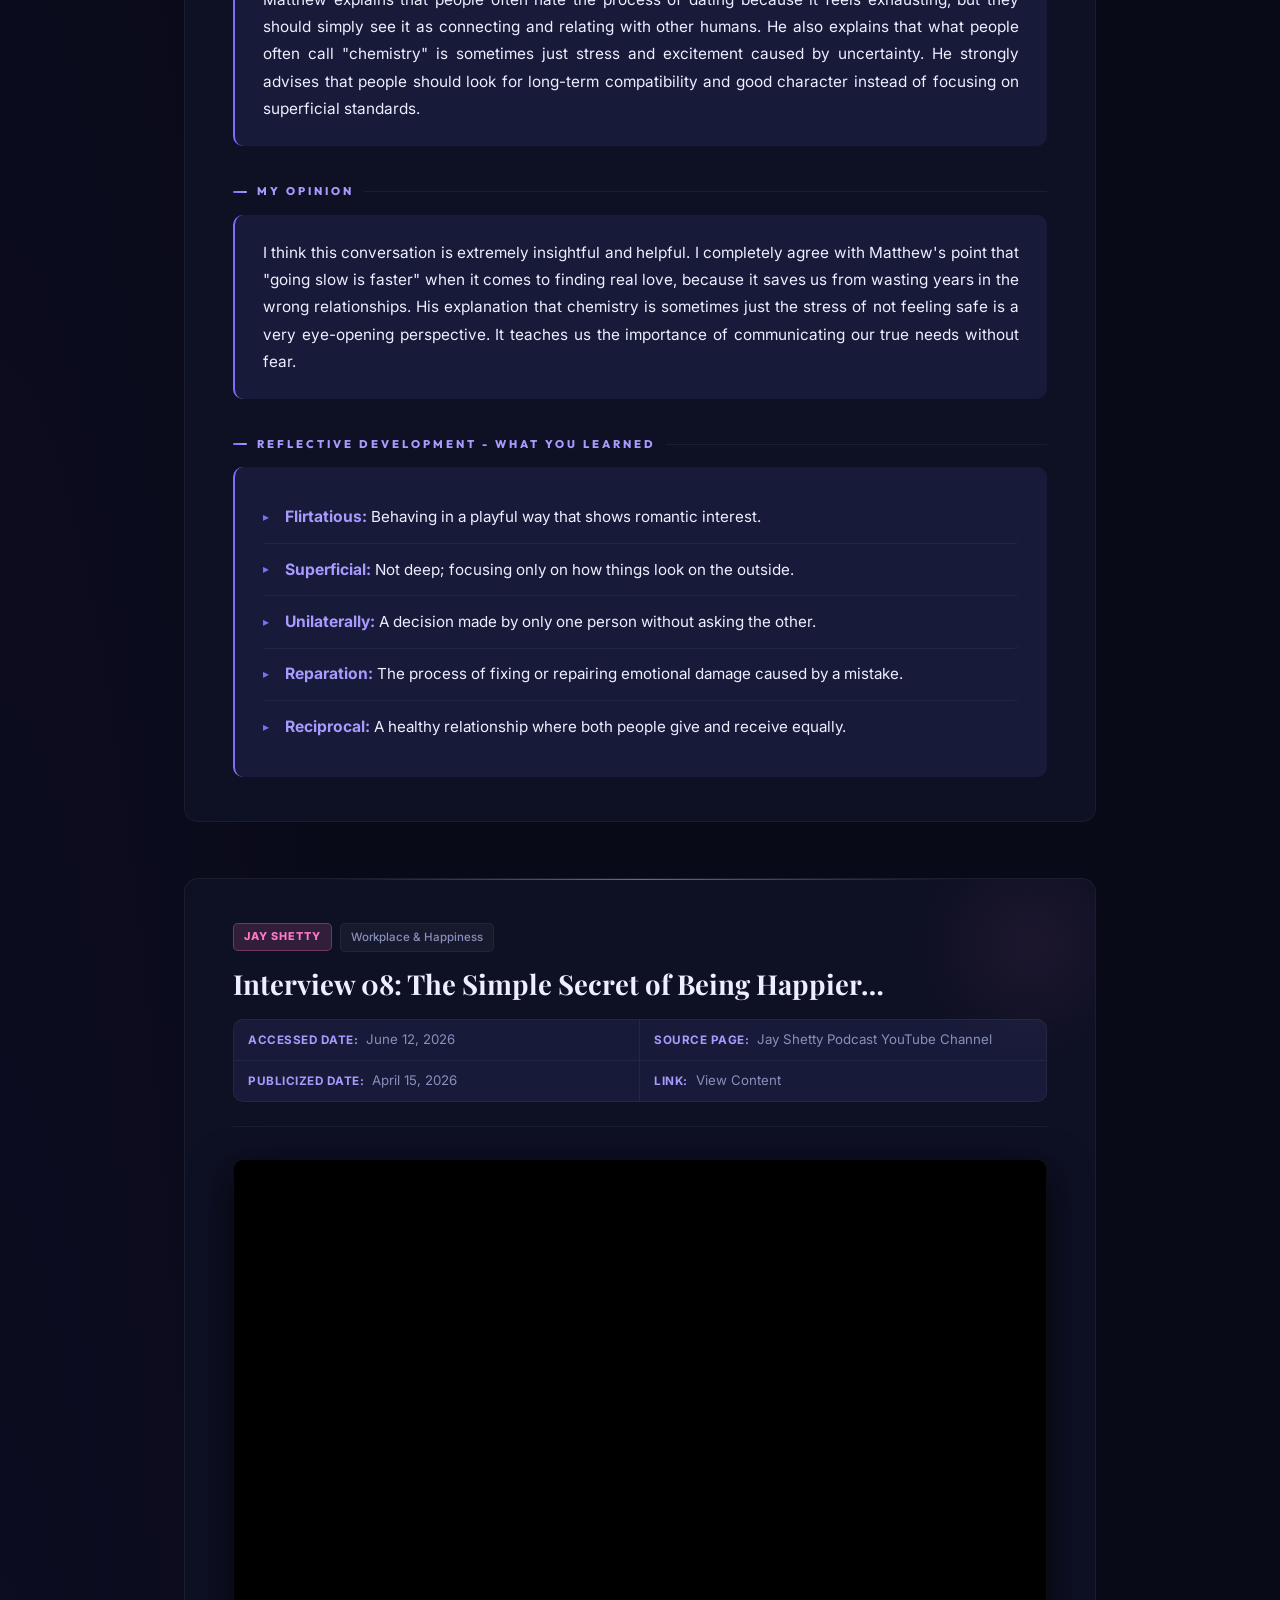
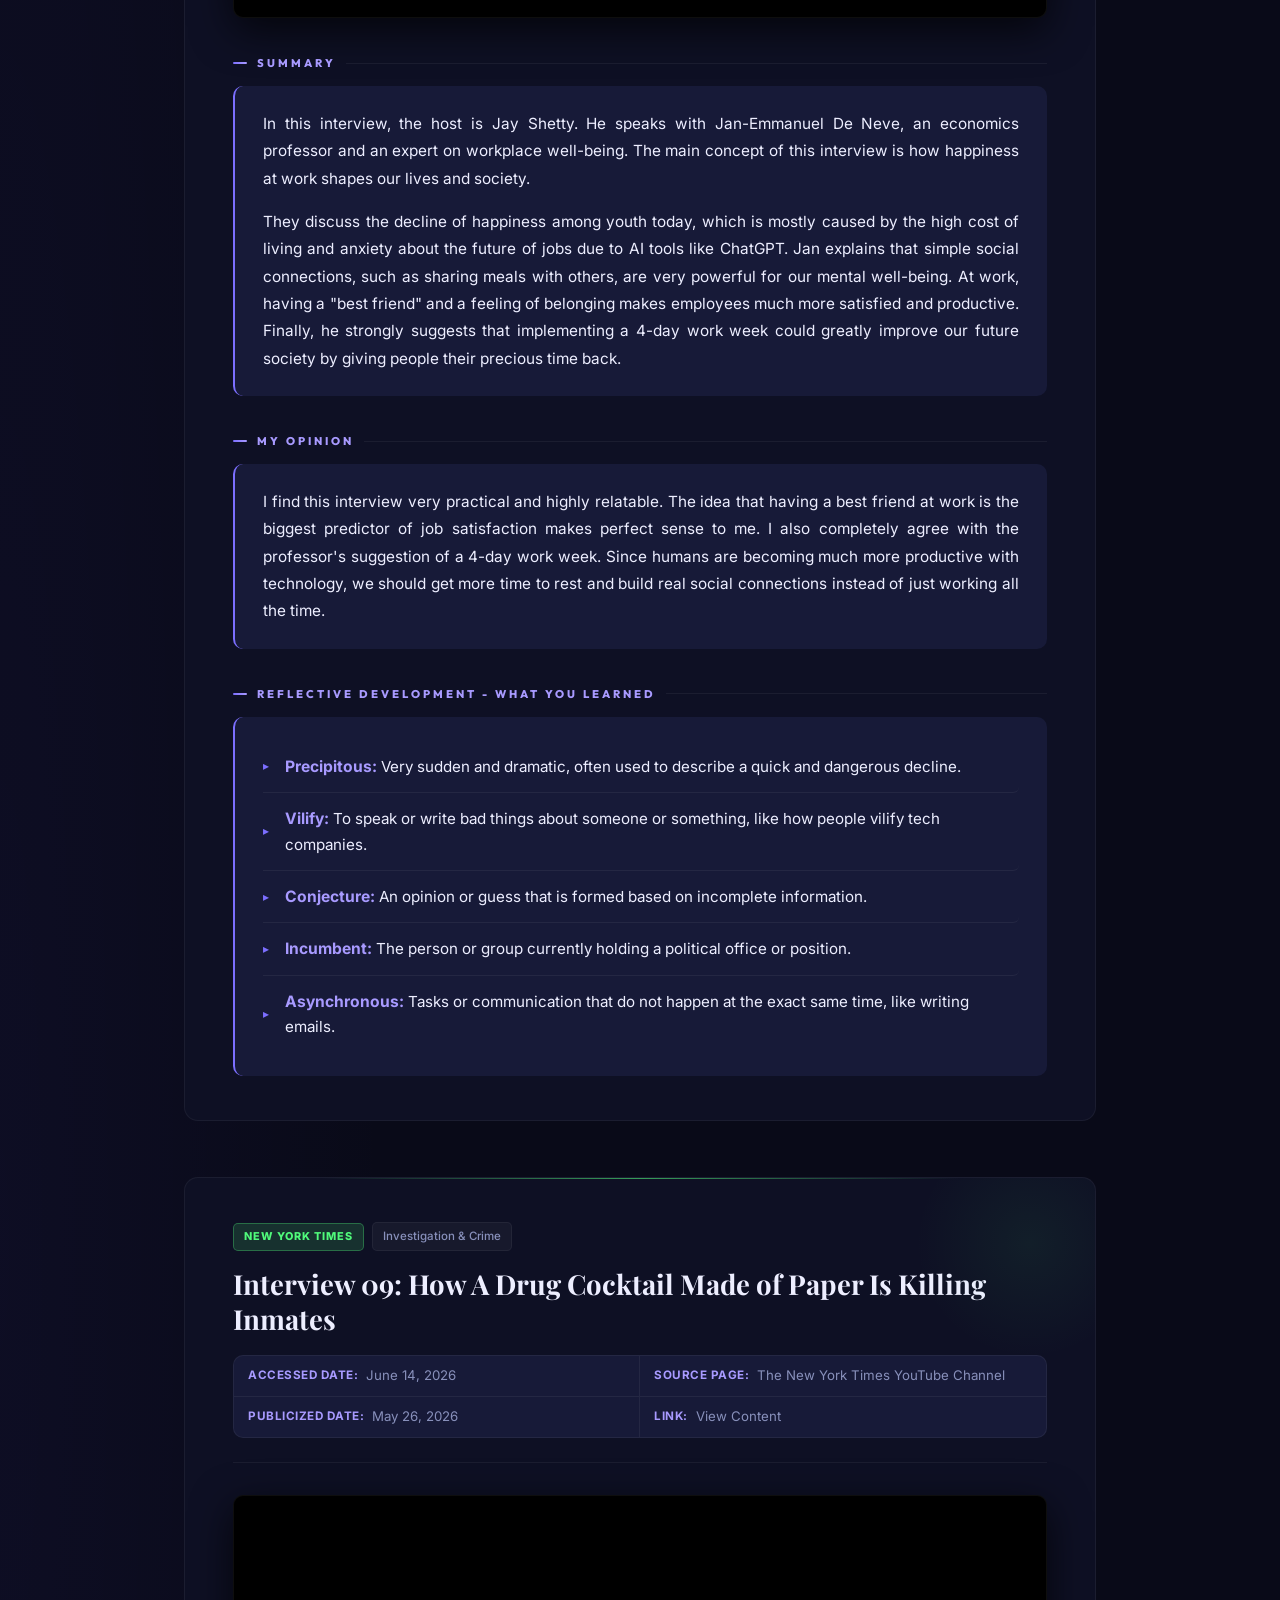
==== commit 54353b59: "feat: update student profile details and project information in index.html" ====
--- a/index.html
+++ b/index.html
@@ -87,24 +87,24 @@
                         <div class="card-details">
                             <div class="student-info-item">
                                 <span>Student Name</span>
-                                <strong>[Enter Your Name Here]</strong>
+                                <strong>H.P. Sasindu Kaveesha</strong>
                             </div>
                             <div class="student-info-item">
                                 <span>Student Registration No.</span>
-                                <strong>[Enter Registration Number Here]</strong>
+                                <strong>UWU/ICT/24/069</strong>
                             </div>
                             <div class="student-info-item">
-                                <span>Project Task</span>
-                                <strong>CA 1 — English E-Portfolio</strong>
+                                <span>Degree & Faculty</span>
+                                <strong>BICT | Faculty of Technological Studies (UWU)</strong>
                             </div>
                             <div class="student-info-item">
-                                <span>Course & Faculty</span>
-                                <strong>Communicative English | FOT (UWU)</strong>
+                                <span>Course & Project</span>
+                                <strong>Communicative English | CA-1 E-Portfolio</strong>
                             </div>
-                            <div class="student-info-item">
+                            <!-- <div class="student-info-item">
                                 <span>Submission Registry</span>
                                 <strong>VLE | By June 20th 2026, 10:00 AM</strong>
-                            </div>
+                            </div> -->
                         </div>
                     </div>
                     <!-- Decorative Barcode at the Bottom -->
